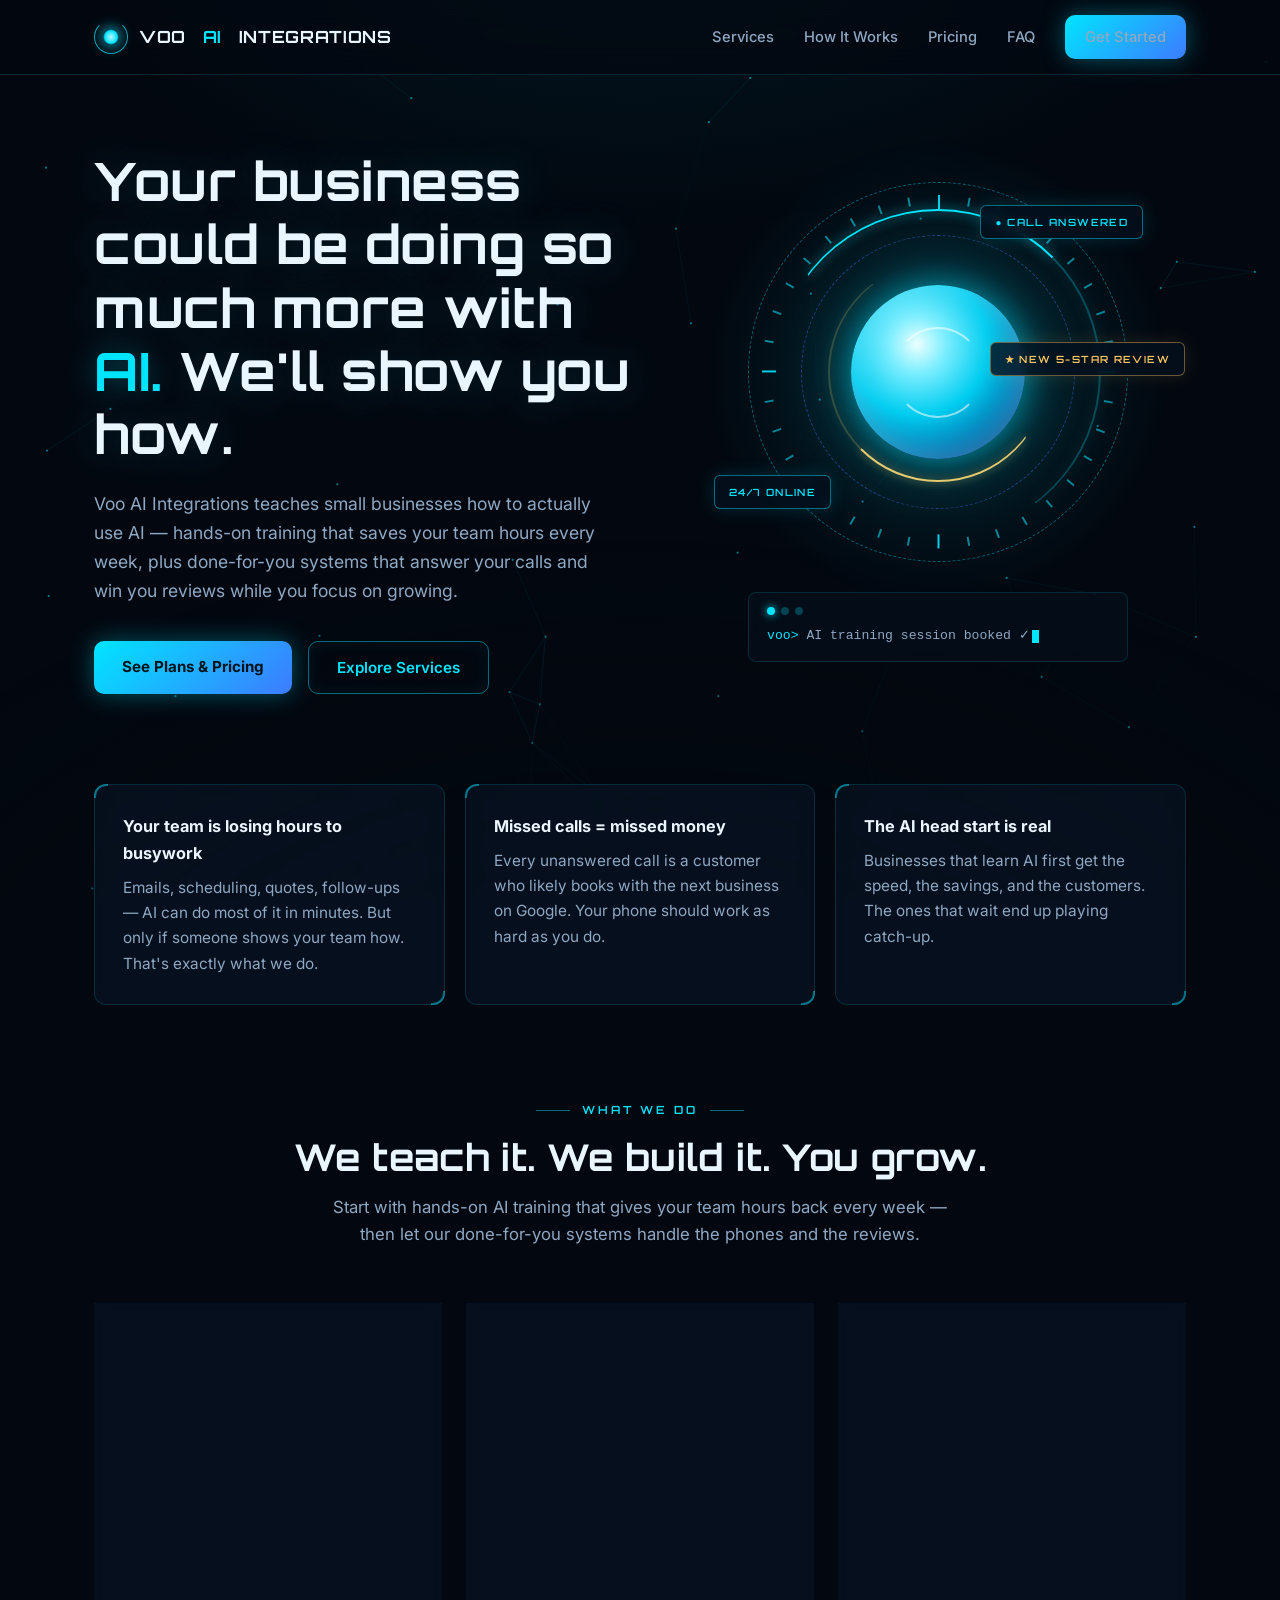
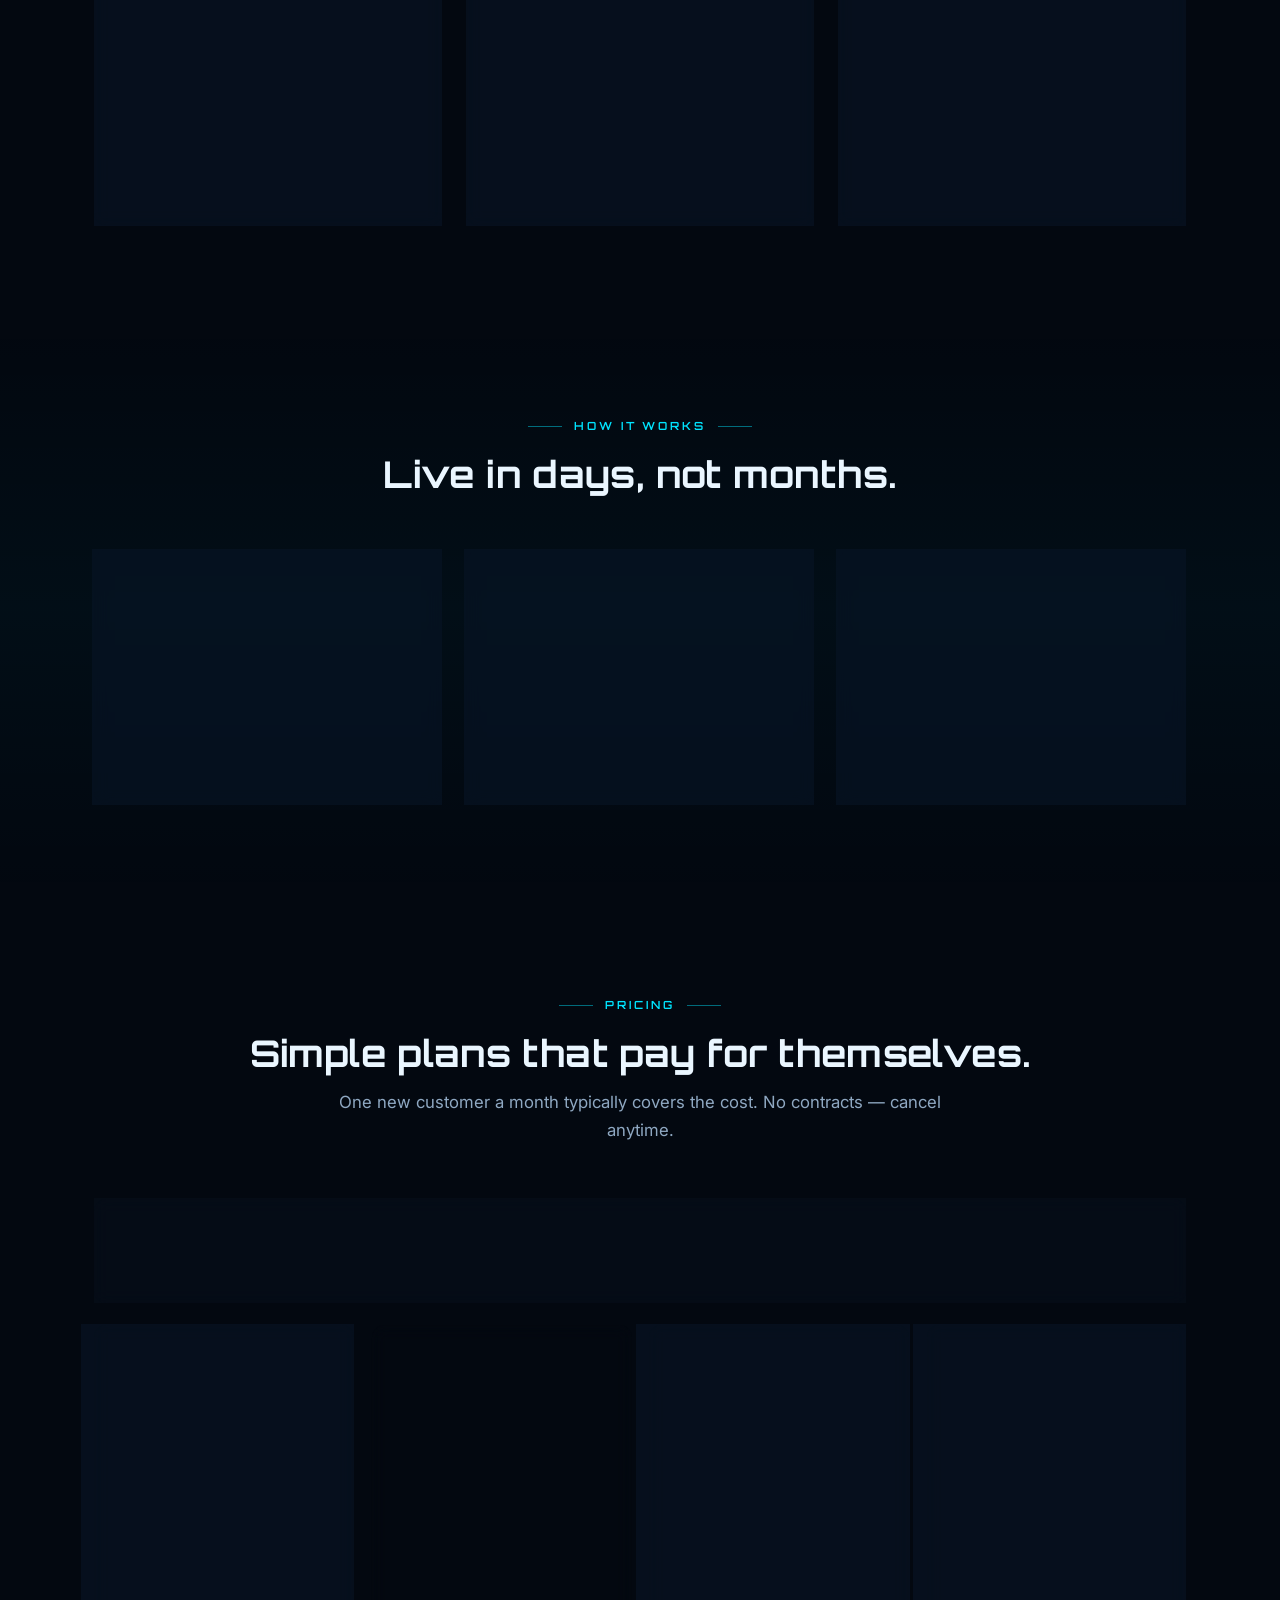
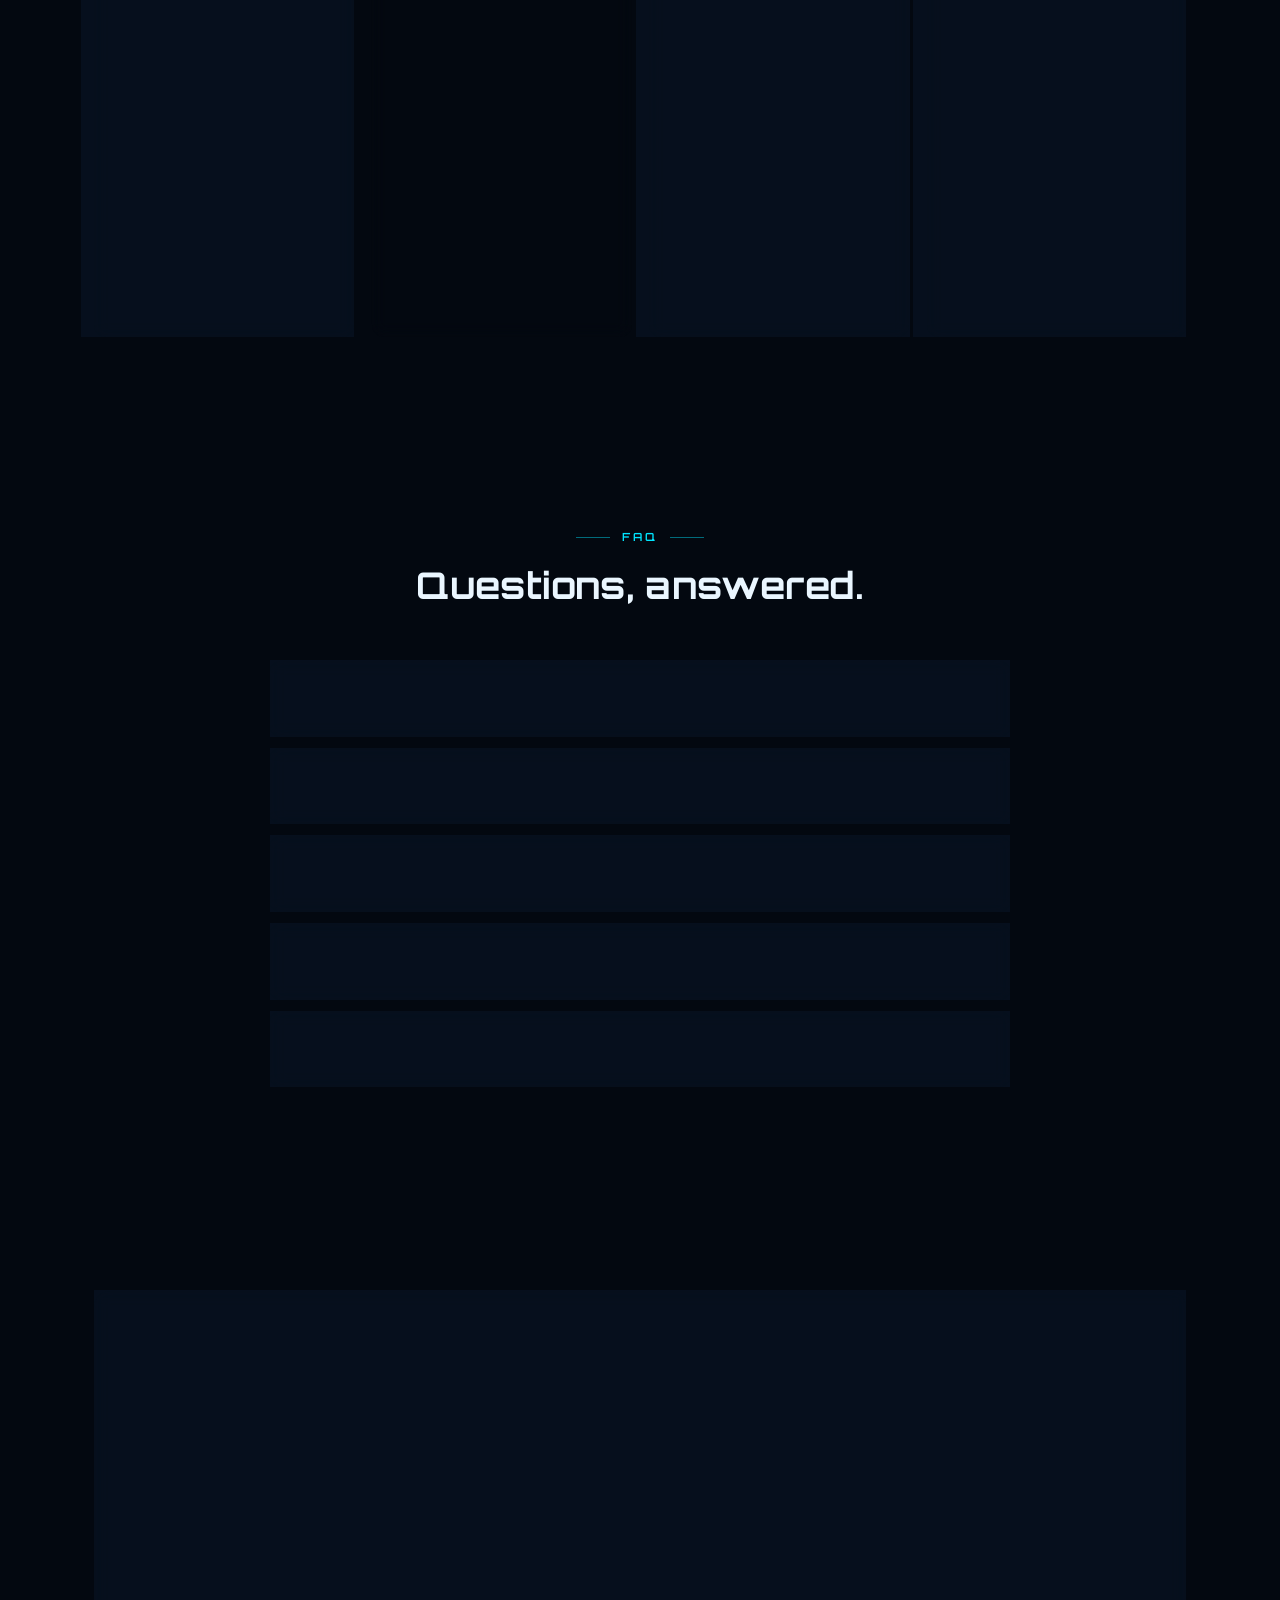
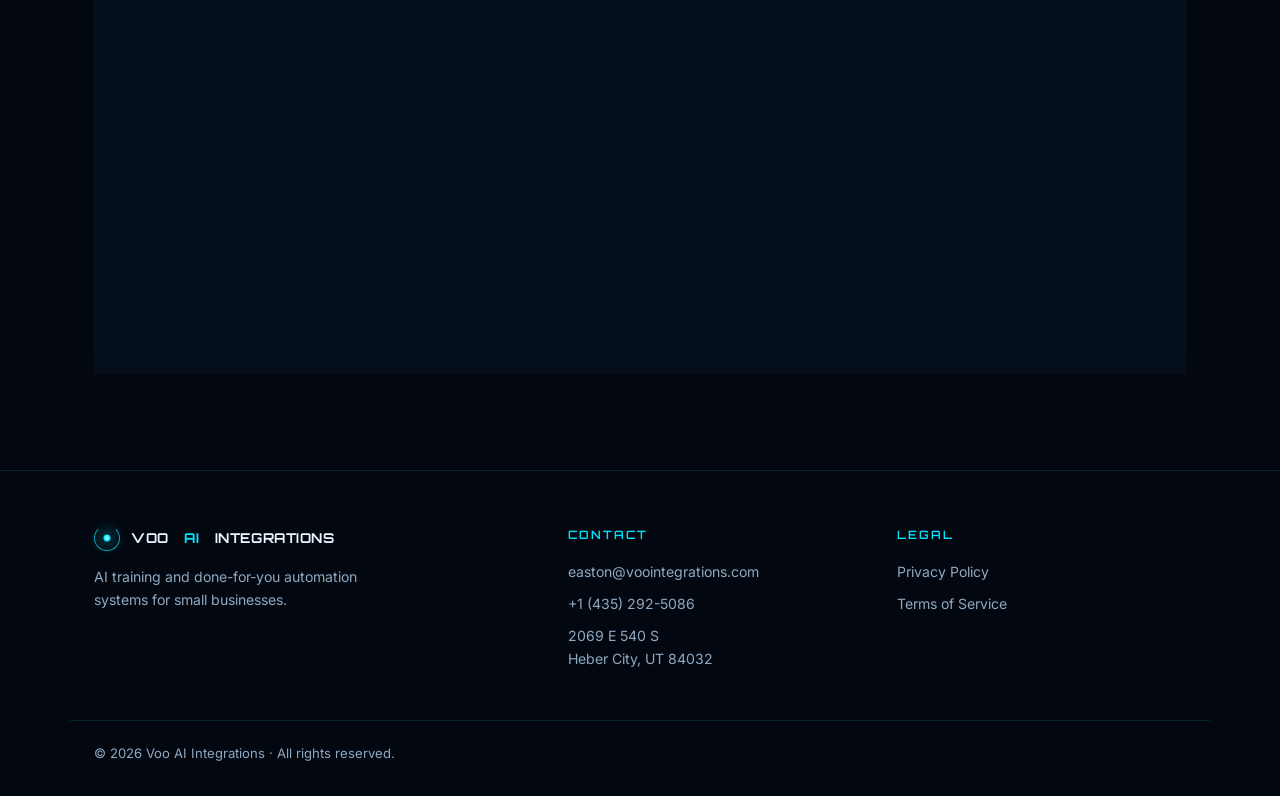
==== index.html @ 359de5a1 "Add contact form with validation and SMS consent capture Co-Authored-By: Claude Opus 5 <noreply@anth" ====
<!DOCTYPE html>
<html lang="en">
<head>
<meta charset="UTF-8">
<meta name="viewport" content="width=device-width, initial-scale=1.0">
<title>Voo AI Integrations — AI Systems for Local Businesses</title>
<meta name="description" content="Voo AI Integrations teaches small businesses how to use AI to save hours every week and grow — hands-on team training, plus done-for-you AI receptionists and review systems.">
<link rel="preconnect" href="https://fonts.googleapis.com">
<link rel="preconnect" href="https://fonts.gstatic.com" crossorigin>
<link href="https://fonts.googleapis.com/css2?family=Inter:wght@400;500;600;700&family=Orbitron:wght@500;600;700;800&display=swap" rel="stylesheet">
<style>
  :root {
    --bg: #030810;
    --bg-2: #060d1a;
    --panel: rgba(10, 22, 40, 0.55);
    --line: rgba(0, 229, 255, 0.14);
    --line-bright: rgba(0, 229, 255, 0.45);
    --cyan: #00e5ff;
    --blue: #3d7bff;
    --gold: #ffc861;
    --text: #eaf6ff;
    --muted: #8fa8c2;
    --glow: rgba(0, 229, 255, 0.35);
  }
  * { margin: 0; padding: 0; box-sizing: border-box; }
  html { scroll-behavior: smooth; }
  body {
    background: var(--bg); color: var(--text);
    font-family: 'Inter', system-ui, sans-serif;
    line-height: 1.65; overflow-x: hidden;
  }
  h1, h2, h3, .display { font-family: 'Orbitron', 'Inter', sans-serif; line-height: 1.2; letter-spacing: 0.01em; }
  a { color: inherit; text-decoration: none; }
  .container { max-width: 1140px; margin: 0 auto; padding: 0 24px; }

  /* particle canvas */
  #net {
    position: fixed; inset: 0; z-index: -3; width: 100%; height: 100%;
  }
  .vignette {
    position: fixed; inset: 0; z-index: -2; pointer-events: none;
    background:
      radial-gradient(ellipse 80% 60% at 50% -10%, rgba(0,229,255,0.08), transparent 60%),
      radial-gradient(ellipse 120% 100% at 50% 120%, rgba(3,8,16,0.9), transparent 60%);
  }

  /* ---------- Nav ---------- */
  nav {
    position: fixed; top: 0; left: 0; right: 0; z-index: 100;
    background: rgba(3, 8, 16, 0.7); backdrop-filter: blur(16px);
    border-bottom: 1px solid var(--line);
  }
  .nav-inner {
    max-width: 1140px; margin: 0 auto; padding: 15px 24px;
    display: flex; align-items: center; justify-content: space-between;
  }
  .logo { font-family: 'Orbitron', sans-serif; font-weight: 700; font-size: 1.05rem; display: flex; align-items: center; gap: 11px; letter-spacing: 0.04em; }
  .logo-mark {
    width: 34px; height: 34px; position: relative; flex-shrink: 0;
  }
  .logo-mark::before, .logo-mark::after {
    content: ""; position: absolute; border-radius: 50%;
  }
  .logo-mark::before {
    inset: 0; border: 1.5px solid var(--cyan); opacity: 0.7;
    border-top-color: transparent; animation: spin 3.5s linear infinite;
  }
  .logo-mark::after {
    inset: 9px; background: radial-gradient(circle, #bff4ff 0%, var(--cyan) 55%, transparent 75%);
    box-shadow: 0 0 14px var(--cyan); animation: corePulse 2.4s ease-in-out infinite;
  }
  .logo .accent { color: var(--cyan); }
  .nav-links { display: flex; gap: 30px; align-items: center; }
  .nav-links a { color: var(--muted); font-size: 0.92rem; font-weight: 500; transition: color .2s, text-shadow .2s; }
  .nav-links a:hover { color: var(--cyan); text-shadow: 0 0 12px var(--glow); }
  .btn {
    display: inline-block; padding: 13px 28px; font-weight: 600; font-size: 0.95rem;
    border-radius: 10px; cursor: pointer; border: none; transition: all .2s;
    font-family: 'Inter', sans-serif;
  }
  .btn-primary {
    background: linear-gradient(135deg, var(--cyan), var(--blue)); color: #02131c;
    font-weight: 700; box-shadow: 0 0 24px var(--glow);
  }
  .btn-primary:hover { transform: translateY(-2px); box-shadow: 0 0 40px var(--glow); }
  .btn-ghost {
    background: transparent; color: var(--cyan);
    border: 1px solid var(--line-bright); box-shadow: inset 0 0 18px rgba(0,229,255,0.06);
  }
  .btn-ghost:hover { background: rgba(0,229,255,0.08); transform: translateY(-2px); }
  .nav-cta { padding: 10px 20px; font-size: 0.88rem; }
  .menu-toggle { display: none; background: none; border: none; color: var(--cyan); font-size: 1.6rem; cursor: pointer; }

  @keyframes spin { to { transform: rotate(360deg); } }
  @keyframes spinRev { to { transform: rotate(-360deg); } }
  @keyframes corePulse { 50% { opacity: 0.55; } }

  /* ---------- Hero ---------- */
  .hero { padding: 150px 0 90px; position: relative; }
  .hero-grid {
    display: grid; grid-template-columns: 1.05fr 0.95fr; gap: 48px; align-items: center;
  }
  .sys-tag {
    display: inline-flex; align-items: center; gap: 10px;
    font-family: 'Orbitron', sans-serif; font-size: 0.72rem; font-weight: 600;
    letter-spacing: 0.22em; color: var(--cyan); text-transform: uppercase;
    padding: 8px 18px; border: 1px solid var(--line-bright); border-radius: 4px;
    background: rgba(0,229,255,0.05); margin-bottom: 26px;
  }
  .sys-tag .dot { width: 7px; height: 7px; border-radius: 50%; background: var(--cyan); box-shadow: 0 0 10px var(--cyan); animation: corePulse 1.6s infinite; }
  .hero h1 {
    font-size: clamp(2rem, 4.6vw, 3.3rem); font-weight: 700; margin-bottom: 22px;
    text-shadow: 0 0 40px rgba(0,229,255,0.18);
  }
  .hero h1 .accent { color: var(--cyan); text-shadow: 0 0 30px var(--glow); }
  .hero p.sub { font-size: 1.1rem; color: var(--muted); max-width: 520px; margin-bottom: 36px; }
  .hero-ctas { display: flex; gap: 16px; flex-wrap: wrap; }

  /* ---------- AI core ---------- */
  .core-wrap { display: flex; flex-direction: column; align-items: center; gap: 30px; }
  .core {
    position: relative; width: min(380px, 78vw); aspect-ratio: 1;
    display: grid; place-items: center;
  }
  .core .halo {
    position: absolute; inset: -12%; border-radius: 50%;
    background: radial-gradient(circle, rgba(0,229,255,0.16) 0%, rgba(0,229,255,0.05) 45%, transparent 70%);
    animation: haloPulse 4s ease-in-out infinite;
  }
  @keyframes haloPulse { 50% { transform: scale(1.06); opacity: 0.75; } }
  .ring { position: absolute; border-radius: 50%; }
  .ring-1 {
    inset: 0; border: 1px dashed rgba(0,229,255,0.4);
    animation: spin 26s linear infinite;
  }
  .ring-2 {
    inset: 7%; border: 1px solid transparent;
    border-top: 2px solid var(--cyan); border-right: 2px solid rgba(0,229,255,0.25);
    animation: spin 7s linear infinite; filter: drop-shadow(0 0 6px var(--cyan));
  }
  .ring-3 {
    inset: 14%; border: 1px dashed rgba(61,123,255,0.45);
    animation: spinRev 18s linear infinite;
  }
  .ring-4 {
    inset: 21%; border: 1px solid transparent;
    border-bottom: 2px solid var(--gold); border-left: 2px solid rgba(255,200,97,0.2);
    animation: spinRev 9s linear infinite; filter: drop-shadow(0 0 5px rgba(255,200,97,0.7));
  }
  .ticks { position: absolute; inset: 3.5%; border-radius: 50%; animation: spin 60s linear infinite; }
  .ticks span {
    position: absolute; top: 0; left: 50%; width: 1.5px; height: 9px;
    background: rgba(0,229,255,0.55); transform-origin: 50% calc(min(380px,78vw) * 0.465);
  }
  .core-center {
    position: relative; width: 46%; aspect-ratio: 1; border-radius: 50%;
    background:
      radial-gradient(circle at 38% 34%, #eaffff 0%, #7deeff 18%, #00cdf0 45%, #0468a8 75%, #032c4e 100%);
    box-shadow:
      0 0 34px rgba(0,229,255,0.55),
      0 0 90px rgba(0,229,255,0.28),
      inset 0 0 30px rgba(255,255,255,0.25);
    animation: breathe 3.2s ease-in-out infinite;
    display: grid; place-items: center;
  }
  @keyframes breathe { 50% { box-shadow: 0 0 50px rgba(0,229,255,0.75), 0 0 120px rgba(0,229,255,0.4), inset 0 0 36px rgba(255,255,255,0.3); transform: scale(1.025); } }
  .core-center .iris {
    width: 52%; aspect-ratio: 1; border-radius: 50%;
    border: 2px solid rgba(255,255,255,0.55);
    border-left-color: transparent; border-right-color: transparent;
    animation: spin 5s linear infinite;
  }
  .hud-chip {
    position: absolute; padding: 8px 14px; border-radius: 6px;
    background: rgba(4, 16, 30, 0.82); border: 1px solid var(--line-bright);
    font-family: 'Orbitron', sans-serif; font-size: 0.62rem; font-weight: 600;
    letter-spacing: 0.14em; color: var(--cyan); white-space: nowrap;
    box-shadow: 0 0 18px rgba(0,229,255,0.15); backdrop-filter: blur(4px);
  }
  .chip-1 { top: 6%; right: -4%; animation: float 5s ease-in-out infinite; }
  .chip-2 { bottom: 14%; left: -9%; animation: float 6s ease-in-out 1.2s infinite; }
  .chip-3 { top: 42%; right: -15%; color: var(--gold); border-color: rgba(255,200,97,0.4); box-shadow: 0 0 18px rgba(255,200,97,0.12); animation: float 5.5s ease-in-out 0.6s infinite; }
  @keyframes float { 50% { transform: translateY(-9px); } }

  .console {
    width: min(380px, 88vw);
    background: rgba(4, 14, 26, 0.8); border: 1px solid var(--line);
    border-radius: 8px; padding: 14px 18px; backdrop-filter: blur(6px);
    font-family: 'Consolas', 'Menlo', monospace; font-size: 0.82rem; color: var(--muted);
  }
  .console .bar { display: flex; gap: 6px; margin-bottom: 10px; }
  .console .bar i { width: 8px; height: 8px; border-radius: 50%; background: rgba(0,229,255,0.25); }
  .console .bar i:first-child { background: var(--cyan); box-shadow: 0 0 8px var(--cyan); }
  .console .line { min-height: 1.4em; }
  .console .prompt { color: var(--cyan); }
  .console .caret { display: inline-block; width: 7px; height: 1em; background: var(--cyan); vertical-align: text-bottom; animation: blink 0.9s steps(1) infinite; margin-left: 2px; }
  @keyframes blink { 50% { opacity: 0; } }

  /* ---------- Sections ---------- */
  section { padding: 96px 0; position: relative; }
  .sec-head { margin-bottom: 54px; }
  .sec-tag {
    font-family: 'Orbitron', sans-serif; font-size: 0.7rem; font-weight: 600;
    letter-spacing: 0.26em; text-transform: uppercase; color: var(--cyan); margin-bottom: 16px;
    display: flex; align-items: center; gap: 12px;
  }
  .sec-tag::before { content: ""; width: 34px; height: 1px; background: var(--line-bright); }
  .center .sec-tag { justify-content: center; }
  .center .sec-tag::after { content: ""; width: 34px; height: 1px; background: var(--line-bright); }
  .sec-title { font-size: clamp(1.6rem, 3.6vw, 2.3rem); font-weight: 700; margin-bottom: 14px; }
  .sec-sub { color: var(--muted); font-size: 1.05rem; max-width: 640px; }
  .center { text-align: center; }
  .center .sec-sub { margin: 0 auto; }

  /* ---------- Panels (shared card) ---------- */
  .panel {
    position: relative; background: var(--panel); border: 1px solid var(--line);
    border-radius: 12px; backdrop-filter: blur(8px);
    transition: transform .25s, border-color .25s, box-shadow .25s;
  }
  .panel:hover { transform: translateY(-6px); border-color: var(--line-bright); box-shadow: 0 0 34px rgba(0,229,255,0.1); }
  .panel .corner {
    position: absolute; width: 14px; height: 14px; pointer-events: none;
    border-color: var(--line-bright); border-style: solid;
  }
  .corner.tl { top: -1px; left: -1px; border-width: 2px 0 0 2px; border-radius: 12px 0 0 0; }
  .corner.br { bottom: -1px; right: -1px; border-width: 0 2px 2px 0; border-radius: 0 0 12px 0; }

  /* problem strip */
  .problem-grid { display: grid; grid-template-columns: repeat(3, 1fr); gap: 20px; }
  .problem-card { padding: 28px; font-size: 0.96rem; color: var(--muted); }
  .problem-card strong { color: var(--text); display: block; margin-bottom: 8px; font-size: 1.02rem; }

  /* services */
  .services-grid { display: grid; grid-template-columns: repeat(3, 1fr); gap: 24px; }
  .service-card { padding: 34px 28px; }
  .service-icon {
    width: 54px; height: 54px; border-radius: 10px; display: grid; place-items: center;
    font-size: 24px; margin-bottom: 20px;
    background: rgba(0,229,255,0.07); border: 1px solid var(--line-bright);
    box-shadow: inset 0 0 16px rgba(0,229,255,0.08), 0 0 16px rgba(0,229,255,0.08);
  }
  .service-card h3 { font-size: 1.05rem; margin-bottom: 12px; letter-spacing: 0.03em; }
  .service-card p { color: var(--muted); font-size: 0.95rem; margin-bottom: 18px; }
  .service-card ul { list-style: none; }
  .service-card li { color: var(--muted); font-size: 0.9rem; padding: 5px 0 5px 24px; position: relative; }
  .service-card li::before { content: "▸"; position: absolute; left: 4px; color: var(--cyan); }
  .soon-tag {
    display: inline-block; margin-left: 9px; vertical-align: middle;
    font-family: 'Orbitron', sans-serif; font-size: 0.54rem; font-weight: 700;
    letter-spacing: 0.14em; padding: 4px 9px; border-radius: 3px;
    color: var(--muted); background: rgba(143,168,194,0.1);
    border: 1px solid rgba(143,168,194,0.3);
  }

  /* how */
  .how { background: linear-gradient(180deg, transparent, rgba(0,229,255,0.03), transparent); }
  .steps { display: grid; grid-template-columns: repeat(3, 1fr); gap: 24px; }
  .step { padding: 30px 26px; }
  .step-num {
    font-family: 'Orbitron', sans-serif; font-size: 2rem; font-weight: 700;
    color: var(--cyan); text-shadow: 0 0 20px var(--glow); margin-bottom: 12px;
  }
  .step h3 { font-size: 1.02rem; margin-bottom: 10px; letter-spacing: 0.03em; }
  .step p { color: var(--muted); font-size: 0.93rem; }

  /* pricing */
  .pricing-grid { display: grid; grid-template-columns: repeat(4, 1fr); gap: 18px; align-items: stretch; }
  .price-card { padding: 32px 24px; display: flex; flex-direction: column; }

  /* coming soon teaser */
  .coming-soon {
    display: flex; align-items: center; gap: 22px; padding: 26px 30px; margin-bottom: 22px;
    background: rgba(10, 22, 40, 0.32); border-style: dashed; border-color: rgba(143,168,194,0.28);
    opacity: 0.78; transition: opacity .25s;
  }
  .coming-soon:hover { opacity: 1; transform: none; box-shadow: none; border-color: rgba(143,168,194,0.4); }
  .cs-icon {
    width: 50px; height: 50px; border-radius: 10px; display: grid; place-items: center;
    font-size: 22px; flex-shrink: 0; filter: grayscale(0.65);
    background: rgba(143,168,194,0.07); border: 1px solid rgba(143,168,194,0.22);
  }
  .cs-body { flex: 1; min-width: 0; }
  .cs-body h3 {
    font-family: 'Orbitron', sans-serif; font-size: 0.95rem; font-weight: 600;
    letter-spacing: 0.06em; color: var(--muted); margin-bottom: 5px;
  }
  .cs-body p { color: var(--muted); font-size: 0.9rem; opacity: 0.85; }
  .cs-badge {
    font-family: 'Orbitron', sans-serif; font-size: 0.62rem; font-weight: 700;
    letter-spacing: 0.16em; padding: 7px 15px; border-radius: 4px; white-space: nowrap;
    color: var(--muted); background: rgba(143,168,194,0.1);
    border: 1px solid rgba(143,168,194,0.3); flex-shrink: 0;
  }
  .price-card.featured {
    border-color: var(--line-bright);
    background: linear-gradient(180deg, rgba(0,229,255,0.09), rgba(10,22,40,0.55));
    box-shadow: 0 0 44px rgba(0,229,255,0.14);
  }
  .badge {
    position: absolute; top: -12px; left: 50%; transform: translateX(-50%);
    background: linear-gradient(135deg, var(--cyan), var(--blue)); color: #02131c;
    font-family: 'Orbitron', sans-serif; font-size: 0.62rem; font-weight: 700;
    letter-spacing: 0.16em; padding: 6px 16px; border-radius: 4px; white-space: nowrap;
    box-shadow: 0 0 18px var(--glow);
  }
  .plan-name { font-family: 'Orbitron', sans-serif; font-weight: 600; font-size: 0.95rem; letter-spacing: 0.06em; margin-bottom: 6px; }
  .plan-for { color: var(--muted); font-size: 0.86rem; margin-bottom: 22px; }
  .price { font-family: 'Orbitron', sans-serif; font-size: 1.95rem; font-weight: 700; color: var(--text); text-shadow: 0 0 26px rgba(0,229,255,0.25); }
  .price small { font-size: 0.9rem; color: var(--muted); font-weight: 500; font-family: 'Inter', sans-serif; }
  .price-note { color: var(--muted); font-size: 0.8rem; margin: 6px 0 22px; }
  .price-card ul { list-style: none; margin-bottom: 26px; flex: 1; }
  .price-card li { color: var(--muted); font-size: 0.88rem; padding: 6px 0 6px 22px; position: relative; }
  .price-card li::before { content: "▸"; position: absolute; left: 4px; color: var(--cyan); }
  .price-card .btn { text-align: center; }

  /* FAQ */
  .faq-list { max-width: 740px; margin: 0 auto; }
  details {
    background: var(--panel); border: 1px solid var(--line); border-radius: 10px;
    margin-bottom: 12px; overflow: hidden; backdrop-filter: blur(8px);
    transition: border-color .2s;
  }
  details[open] { border-color: var(--line-bright); }
  summary {
    padding: 19px 24px; cursor: pointer; font-weight: 600; font-size: 0.98rem;
    list-style: none; display: flex; justify-content: space-between; align-items: center; gap: 16px;
  }
  summary::-webkit-details-marker { display: none; }
  summary::after { content: "+"; color: var(--cyan); font-size: 1.35rem; transition: transform .2s; flex-shrink: 0; }
  details[open] summary::after { transform: rotate(45deg); }
  details p { padding: 0 24px 20px; color: var(--muted); font-size: 0.95rem; }

  /* CTA */
  .cta-box {
    padding: 56px 46px; border-radius: 16px;
    border: 1px solid var(--line-bright);
    background:
      radial-gradient(ellipse 60% 80% at 50% 0%, rgba(0,229,255,0.12), transparent 65%),
      var(--panel);
    backdrop-filter: blur(8px); position: relative; overflow: hidden;
  }
  .cta-box h2 { font-size: clamp(1.5rem, 3.4vw, 2.2rem); margin-bottom: 16px; }
  .cta-box p { color: var(--muted); font-size: 1.02rem; margin-bottom: 26px; }

  /* contact form */
  .contact-grid { display: grid; grid-template-columns: 0.85fr 1.15fr; gap: 52px; align-items: start; }
  .contact-direct { display: flex; flex-direction: column; gap: 12px; margin-top: 30px; }
  .contact-direct a, .contact-direct span { color: var(--muted); font-size: 0.92rem; }
  .contact-direct a:hover { color: var(--cyan); }

  .contact-form .field-row { display: grid; grid-template-columns: 1fr 1fr; gap: 16px; }
  .contact-form .field { margin-bottom: 16px; }
  .contact-form label {
    display: block; font-size: 0.8rem; font-weight: 600; color: var(--text);
    margin-bottom: 7px; letter-spacing: 0.02em;
  }
  .contact-form .req { color: var(--cyan); }
  .contact-form input, .contact-form select, .contact-form textarea {
    width: 100%; padding: 12px 14px; border-radius: 8px;
    background: rgba(3, 10, 20, 0.6); border: 1px solid var(--line);
    color: var(--text); font-family: 'Inter', sans-serif; font-size: 0.94rem;
    transition: border-color .18s, box-shadow .18s;
  }
  .contact-form input::placeholder, .contact-form textarea::placeholder { color: rgba(143,168,194,0.5); }
  .contact-form input:focus, .contact-form select:focus, .contact-form textarea:focus {
    outline: none; border-color: var(--line-bright); box-shadow: 0 0 0 3px rgba(0,229,255,0.08);
  }
  .contact-form input.invalid, .contact-form textarea.invalid { border-color: #ff6b81; }
  .contact-form select { cursor: pointer; }
  .contact-form select option { background: #071322; color: var(--text); }
  .contact-form textarea { resize: vertical; min-height: 96px; }
  .consent {
    display: flex; gap: 11px; align-items: flex-start; margin: 4px 0 22px;
    font-size: 0.8rem !important; font-weight: 400 !important; color: var(--muted) !important;
    line-height: 1.55; cursor: pointer;
  }
  .consent input { width: auto !important; margin-top: 2px; flex-shrink: 0; accent-color: var(--cyan); }
  .consent a { color: var(--cyan); }
  .form-submit { width: 100%; }
  .form-submit:disabled { opacity: 0.6; cursor: not-allowed; transform: none; }
  .form-status { font-size: 0.9rem; margin: 14px 0 0 !important; min-height: 1.2em; }
  .form-status.ok { color: #5ee6a8; }
  .form-status.err { color: #ff8fa0; }

  @media (max-width: 880px) {
    .contact-grid { grid-template-columns: 1fr; gap: 36px; }
    .cta-box { padding: 40px 26px; }
  }
  @media (max-width: 560px) {
    .contact-form .field-row { grid-template-columns: 1fr; gap: 0; }
  }

  footer { border-top: 1px solid var(--line); padding: 54px 0 32px; }
  .footer-grid {
    max-width: 1140px; margin: 0 auto; padding: 0 24px;
    display: grid; grid-template-columns: 1.5fr 1fr 1fr; gap: 40px;
  }
  .footer-brand p { color: var(--muted); font-size: 0.88rem; margin-top: 14px; max-width: 300px; }
  .footer-col h4 {
    font-family: 'Orbitron', sans-serif; font-size: 0.72rem; font-weight: 600;
    letter-spacing: 0.18em; color: var(--cyan); text-transform: uppercase; margin-bottom: 16px;
  }
  .footer-col p, .footer-col a { color: var(--muted); font-size: 0.88rem; display: block; margin-bottom: 9px; }
  .footer-col a:hover { color: var(--cyan); }
  .footer-bottom {
    max-width: 1140px; margin: 40px auto 0; padding: 22px 24px 0;
    border-top: 1px solid var(--line); color: var(--muted); font-size: 0.82rem;
  }
  @media (max-width: 800px) {
    .footer-grid { grid-template-columns: 1fr; gap: 32px; }
    .footer-brand p { max-width: none; }
  }

  /* reveal */
  .reveal { opacity: 0; transform: translateY(26px); transition: opacity .7s ease, transform .7s ease; }
  .reveal.visible { opacity: 1; transform: none; }

  @media (max-width: 940px) {
    .hero { padding: 130px 0 70px; }
    .hero-grid { grid-template-columns: 1fr; gap: 56px; text-align: center; }
    .hero p.sub { margin-left: auto; margin-right: auto; }
    .hero-ctas { justify-content: center; }
    .sec-tag { justify-content: center; }
    .sec-tag::after { content: ""; width: 34px; height: 1px; background: var(--line-bright); }
    .sec-head { text-align: center; }
    .sec-sub { margin: 0 auto; }
    .services-grid, .steps, .problem-grid { grid-template-columns: 1fr; }
    .nav-links { display: none; }
    .nav-links.open {
      display: flex; flex-direction: column; position: absolute; top: 100%; left: 0; right: 0;
      background: rgba(3,8,16,0.97); padding: 24px; gap: 20px;
      border-bottom: 1px solid var(--line);
    }
    .menu-toggle { display: block; }
    section { padding: 70px 0; }
    .chip-2 { left: 0; } .chip-3 { right: 0; }
  }

  @media (max-width: 1120px) {
    .pricing-grid { grid-template-columns: repeat(2, 1fr); gap: 20px; }
  }
  @media (max-width: 640px) {
    .pricing-grid { grid-template-columns: 1fr; }
    .coming-soon { flex-wrap: wrap; gap: 16px; padding: 24px; }
    .cs-body { flex-basis: 100%; order: 3; }
  }
</style>
</head>
<body>

<canvas id="net"></canvas>
<div class="vignette"></div>

<nav>
  <div class="nav-inner">
    <a href="#" class="logo"><span class="logo-mark"></span>VOO<span class="accent">&nbsp;AI</span>&nbsp;INTEGRATIONS</a>
    <button class="menu-toggle" aria-label="Menu" onclick="document.getElementById('navLinks').classList.toggle('open')">☰</button>
    <div class="nav-links" id="navLinks">
      <a href="#services">Services</a>
      <a href="#how">How It Works</a>
      <a href="#pricing">Pricing</a>
      <a href="#faq">FAQ</a>
      <a href="#contact" class="btn btn-primary nav-cta">Get Started</a>
    </div>
  </div>
</nav>

<header class="hero">
  <div class="container hero-grid">
    <div>
      <h1>Your business could be doing so much more with <span class="accent">AI.</span> We'll show you how.</h1>
      <p class="sub">Voo AI Integrations teaches small businesses how to actually use AI — hands-on training that saves your team hours every week, plus done-for-you systems that answer your calls and win you reviews while you focus on growing.</p>
      <div class="hero-ctas">
        <a href="#pricing" class="btn btn-primary">See Plans &amp; Pricing</a>
        <a href="#services" class="btn btn-ghost">Explore Services</a>
      </div>
    </div>
    <div class="core-wrap">
      <div class="core">
        <div class="halo"></div>
        <div class="ring ring-1"></div>
        <div class="ring ring-2"></div>
        <div class="ring ring-3"></div>
        <div class="ring ring-4"></div>
        <div class="ticks" id="ticks"></div>
        <div class="core-center"><div class="iris"></div></div>
        <div class="hud-chip chip-1">● CALL ANSWERED</div>
        <div class="hud-chip chip-2">24/7 ONLINE</div>
        <div class="hud-chip chip-3">★ NEW 5-STAR REVIEW</div>
      </div>
      <div class="console">
        <div class="bar"><i></i><i></i><i></i></div>
        <div class="line"><span class="prompt">voo&gt;</span> <span id="typeline"></span><span class="caret"></span></div>
      </div>
    </div>
  </div>
</header>

<div class="container reveal">
  <div class="problem-grid">
    <div class="panel problem-card"><span class="corner tl"></span><span class="corner br"></span><strong>Your team is losing hours to busywork</strong>Emails, scheduling, quotes, follow-ups — AI can do most of it in minutes. But only if someone shows your team how. That's exactly what we do.</div>
    <div class="panel problem-card"><span class="corner tl"></span><span class="corner br"></span><strong>Missed calls = missed money</strong>Every unanswered call is a customer who likely books with the next business on Google. Your phone should work as hard as you do.</div>
    <div class="panel problem-card"><span class="corner tl"></span><span class="corner br"></span><strong>The AI head start is real</strong>Businesses that learn AI first get the speed, the savings, and the customers. The ones that wait end up playing catch-up.</div>
  </div>
</div>

<section id="services">
  <div class="container">
    <div class="sec-head center reveal">
      <div class="sec-tag">What We Do</div>
      <h2 class="sec-title">We teach it. We build it. You grow.</h2>
      <p class="sec-sub">Start with hands-on AI training that gives your team hours back every week — then let our done-for-you systems handle the phones and the reviews.</p>
    </div>
    <div class="services-grid">
      <div class="panel service-card reveal">
        <span class="corner tl"></span><span class="corner br"></span>
        <div class="service-icon">🎓</div>
        <h3>AI TRAINING FOR YOUR TEAM</h3>
        <p>We come in and teach your employees how to actually use AI in their day-to-day work — writing, scheduling, customer service, and more. Practical, not techy, and built around your workflows.</p>
        <ul>
          <li>Hands-on workshop tailored to your business</li>
          <li>Ready-to-use AI playbooks for your team</li>
          <li>Real time-saving workflows, not theory</li>
          <li>Follow-up support included</li>
        </ul>
      </div>
      <div class="panel service-card reveal">
        <span class="corner tl"></span><span class="corner br"></span>
        <div class="service-icon">⭐</div>
        <h3>AUTOMATED REVIEW ENGINE</h3>
        <p>After every job or visit, your customers automatically get a friendly text asking for a Google review. More reviews, higher ranking, more customers.</p>
        <ul>
          <li>Automatic review requests by text &amp; email</li>
          <li>AI-written replies to every review</li>
          <li>Smart filtering catches unhappy customers first</li>
          <li>Monthly report showing your growth</li>
        </ul>
      </div>
      <div class="panel service-card reveal">
        <span class="corner tl"></span><span class="corner br"></span>
        <div class="service-icon">📞</div>
        <h3>AI RECEPTIONIST <span class="soon-tag">COMING SOON</span></h3>
        <p>A natural-sounding AI that answers your phone 24/7 — even nights, weekends, and while you're with customers. It will book appointments and answer common questions. Launching soon.</p>
        <ul>
          <li>Answers every call, day or night</li>
          <li>Books appointments straight into your calendar</li>
          <li>Instant text-back for missed calls</li>
          <li>Every conversation logged for you</li>
        </ul>
      </div>
    </div>
  </div>
</section>

<section id="how" class="how">
  <div class="container">
    <div class="sec-head center reveal">
      <div class="sec-tag">How It Works</div>
      <h2 class="sec-title">Live in days, not months.</h2>
    </div>
    <div class="steps">
      <div class="panel step reveal">
        <span class="corner tl"></span><span class="corner br"></span>
        <div class="step-num">01</div>
        <h3>FREE DISCOVERY CALL</h3>
        <p>We learn how your business runs, where calls and customers slip through the cracks, and which system will pay for itself fastest.</p>
      </div>
      <div class="panel step reveal">
        <span class="corner tl"></span><span class="corner br"></span>
        <div class="step-num">02</div>
        <h3>WE BUILD &amp; INSTALL</h3>
        <p>We set up your AI receptionist and review engine, connect them to your phone number and Google profile, and test everything with you.</p>
      </div>
      <div class="panel step reveal">
        <span class="corner tl"></span><span class="corner br"></span>
        <div class="step-num">03</div>
        <h3>YOU WATCH IT WORK</h3>
        <p>Calls get answered, reviews roll in, and you get a simple monthly report. We monitor and fine-tune everything in the background.</p>
      </div>
    </div>
  </div>
</section>

<section id="pricing">
  <div class="container">
    <div class="sec-head center reveal">
      <div class="sec-tag">Pricing</div>
      <h2 class="sec-title">Simple plans that pay for themselves.</h2>
      <p class="sec-sub">One new customer a month typically covers the cost. No contracts — cancel anytime.</p>
    </div>
    <div class="panel coming-soon reveal">
      <div class="cs-icon">📞</div>
      <div class="cs-body">
        <h3>AI RECEPTIONIST</h3>
        <p>Never miss another call — 24/7 AI phone answering and appointment booking.</p>
      </div>
      <div class="cs-badge">COMING SOON</div>
    </div>
    <div class="pricing-grid">
      <div class="panel price-card reveal">
        <span class="corner tl"></span><span class="corner br"></span>
        <div class="plan-name">AI AUDIT</div>
        <div class="plan-for">See exactly where AI can save your business time and money</div>
        <div class="price">$150</div>
        <div class="price-note">online · $250 in-person</div>
        <ul>
          <li>30–45 minute deep dive into your current workflows</li>
          <li>Written report showing your biggest time/money opportunities</li>
          <li>No obligation — fee credits toward any service if you sign up within 30 days</li>
        </ul>
        <a href="#contact" class="btn btn-ghost">Book Your Audit</a>
      </div>
      <div class="panel price-card featured reveal">
        <div class="badge">MOST POPULAR</div>
        <div class="plan-name">AI REVIEW ENGINE</div>
        <div class="plan-for">Turn every completed job into a 5-star Google review, automatically</div>
        <div class="price">$197<small>/mo</small></div>
        <div class="price-note">+ $297 one-time setup</div>
        <ul>
          <li>Automated review requests by text</li>
          <li>Smart reminder sequence for non-responders</li>
          <li>Missed-call and speed-to-lead follow-up included</li>
          <li>Monthly growth report</li>
        </ul>
        <a href="#contact" class="btn btn-primary">Start Getting Reviews</a>
      </div>
      <div class="panel price-card reveal">
        <span class="corner tl"></span><span class="corner br"></span>
        <div class="plan-name">AI TRAINING WORKSHOP</div>
        <div class="plan-for">Teach your team to work faster with AI — writing, scheduling, customer replies, and more</div>
        <div class="price">$500–750</div>
        <div class="price-note">half-day online · $750–1,000 half-day in-person</div>
        <ul>
          <li>Hands-on workshop built around your actual workflows</li>
          <li>Ready-to-use AI playbook for your team</li>
          <li>30 days of follow-up support included</li>
        </ul>
        <a href="#contact" class="btn btn-ghost">Book a Workshop</a>
      </div>
      <div class="panel price-card reveal">
        <span class="corner tl"></span><span class="corner br"></span>
        <div class="plan-name">WEBSITE BUILD</div>
        <div class="plan-for">A clean, modern website that actually works for your business</div>
        <div class="price">$600<small>+</small></div>
        <div class="price-note">starting at · $75/mo maintenance</div>
        <ul>
          <li>Custom-built site, not a template</li>
          <li>Mobile-friendly, fast-loading</li>
          <li>Ongoing hosting, updates, and small edits included</li>
        </ul>
        <a href="#contact" class="btn btn-ghost">Get a Quote</a>
      </div>
    </div>
  </div>
</section>

<section id="faq">
  <div class="container">
    <div class="sec-head center reveal">
      <div class="sec-tag">FAQ</div>
      <h2 class="sec-title">Questions, answered.</h2>
    </div>
    <div class="faq-list reveal">
      <details>
        <summary>What happens during the AI Audit?</summary>
        <p>We spend 30-45 minutes learning how your business runs today, then hand you a clear written report on where AI could save you real time and money — no jargon, no pressure, no obligation to buy anything.</p>
      </details>
      <details>
        <summary>Do I need to be "techy" for any of this?</summary>
        <p>Not at all. We handle 100% of the setup and maintenance. You keep running your business — the only difference is the busywork starts disappearing and the reviews start showing up.</p>
      </details>
      <details>
        <summary>How fast will I see results?</summary>
        <p>Most businesses see new Google reviews within the first two weeks of turning on the review engine. With training, teams usually start saving time the same week they learn the workflows.</p>
      </details>
      <details>
        <summary>Is asking customers for reviews allowed?</summary>
        <p>Yes — politely asking your real customers for honest reviews is completely fine. We never post fake reviews or offer incentives, which is what gets businesses in trouble.</p>
      </details>
      <details>
        <summary>What if I want to cancel?</summary>
        <p>No long-term contracts. Monthly plans are month-to-month and you can cancel anytime — though once the reviews start rolling in, most clients don't.</p>
      </details>
    </div>
  </div>
</section>

<section id="contact">
  <div class="container">
    <div class="cta-box reveal">
      <div class="contact-grid">
        <div class="contact-intro">
          <h2>Let's find your easy wins.</h2>
          <p>Tell us a bit about your business and we'll get back to you within one business day — usually much sooner. No pressure, no jargon, no obligation.</p>
          <div class="contact-direct">
            <a href="mailto:easton@voointegrations.com">✉&nbsp;&nbsp;easton@voointegrations.com</a>
            <a href="tel:+14352925086">✆&nbsp;&nbsp;+1 (435) 292-5086</a>
            <span>◉&nbsp;&nbsp;Heber City, Utah</span>
          </div>
        </div>

        <form class="contact-form" id="contactForm" novalidate>
          <div class="field-row">
            <div class="field">
              <label for="cf-name">Your name <span class="req">*</span></label>
              <input type="text" id="cf-name" name="name" required autocomplete="name" placeholder="Jane Smith">
            </div>
            <div class="field">
              <label for="cf-business">Business name</label>
              <input type="text" id="cf-business" name="business" autocomplete="organization" placeholder="Smith Plumbing">
            </div>
          </div>
          <div class="field-row">
            <div class="field">
              <label for="cf-email">Email <span class="req">*</span></label>
              <input type="email" id="cf-email" name="email" required autocomplete="email" placeholder="jane@smithplumbing.com">
            </div>
            <div class="field">
              <label for="cf-phone">Phone</label>
              <input type="tel" id="cf-phone" name="phone" autocomplete="tel" placeholder="(435) 555-0123">
            </div>
          </div>
          <div class="field">
            <label for="cf-service">What are you interested in?</label>
            <select id="cf-service" name="service">
              <option value="Not sure yet — help me figure it out">Not sure yet — help me figure it out</option>
              <option value="AI Audit">AI Audit</option>
              <option value="AI Review Engine">AI Review Engine</option>
              <option value="AI Training Workshop">AI Training Workshop</option>
              <option value="Website Build">Website Build</option>
              <option value="AI Receptionist (when available)">AI Receptionist (when available)</option>
            </select>
          </div>
          <div class="field">
            <label for="cf-message">Anything you'd like us to know?</label>
            <textarea id="cf-message" name="message" rows="4" placeholder="Tell us what's eating up your time right now…"></textarea>
          </div>
          <label class="consent">
            <input type="checkbox" id="cf-consent" name="smsConsent" value="yes">
            <span>I agree to receive text messages from Voo AI Integrations about my inquiry. Message and data rates may apply, message frequency varies, and I can reply STOP to opt out at any time. See our <a href="privacy.html">Privacy Policy</a>.</span>
          </label>
          <button type="submit" class="btn btn-primary form-submit" id="cf-submit">Send My Request</button>
          <p class="form-status" id="cf-status" role="status" aria-live="polite"></p>
        </form>
      </div>
    </div>
  </div>
</section>

<footer>
  <div class="footer-grid">
    <div class="footer-brand">
      <a href="#" class="logo" style="font-size:0.85rem;"><span class="logo-mark" style="width:26px;height:26px;"></span>VOO<span class="accent">&nbsp;AI</span>&nbsp;INTEGRATIONS</a>
      <p>AI training and done-for-you automation systems for small businesses.</p>
    </div>
    <div class="footer-col">
      <h4>Contact</h4>
      <a href="mailto:easton@voointegrations.com">easton@voointegrations.com</a>
      <a href="tel:+14352925086">+1 (435) 292-5086</a>
      <p>2069 E 540 S<br>Heber City, UT 84032</p>
    </div>
    <div class="footer-col">
      <h4>Legal</h4>
      <a href="privacy.html">Privacy Policy</a>
      <a href="terms.html">Terms of Service</a>
    </div>
  </div>
  <div class="footer-bottom">© 2026 Voo AI Integrations · All rights reserved.</div>
</footer>

<script>
  // tick marks around the core
  const ticks = document.getElementById('ticks');
  for (let i = 0; i < 36; i++) {
    const s = document.createElement('span');
    s.style.transform = `rotate(${i * 10}deg)`;
    if (i % 9 === 0) { s.style.height = '14px'; s.style.background = 'rgba(0,229,255,0.9)'; }
    ticks.appendChild(s);
  }

  // typing console
  const lines = [
    'AI training session booked ✓',
    'incoming call detected… answered ✓',
    'appointment booked → calendar synced ✓',
    'review request sent to 12 customers ✓',
    'new 5-star review published ✓',
    'missed call → instant text-back sent ✓',
    'all systems operational — 24/7'
  ];
  const typeEl = document.getElementById('typeline');
  let li = 0;
  function typeLine(text, done) {
    let c = 0;
    typeEl.textContent = '';
    const iv = setInterval(() => {
      typeEl.textContent = text.slice(0, ++c);
      if (c >= text.length) { clearInterval(iv); setTimeout(done, 1700); }
    }, 34);
  }
  (function loop() {
    typeLine(lines[li], () => { li = (li + 1) % lines.length; loop(); });
  })();

  // particle network background
  const cv = document.getElementById('net'), ctx = cv.getContext('2d');
  let W, H, pts = [];
  function resize() {
    W = cv.width = innerWidth; H = cv.height = innerHeight;
    const n = Math.min(90, Math.floor(W * H / 22000));
    pts = Array.from({length: n}, () => ({
      x: Math.random() * W, y: Math.random() * H,
      vx: (Math.random() - .5) * .35, vy: (Math.random() - .5) * .35
    }));
  }
  addEventListener('resize', resize); resize();
  (function draw() {
    ctx.clearRect(0, 0, W, H);
    for (const p of pts) {
      p.x += p.vx; p.y += p.vy;
      if (p.x < 0 || p.x > W) p.vx *= -1;
      if (p.y < 0 || p.y > H) p.vy *= -1;
    }
    for (let i = 0; i < pts.length; i++) {
      for (let j = i + 1; j < pts.length; j++) {
        const a = pts[i], b = pts[j], dx = a.x - b.x, dy = a.y - b.y, d = dx*dx + dy*dy;
        if (d < 16900) {
          ctx.strokeStyle = `rgba(0,229,255,${0.10 * (1 - d / 16900)})`;
          ctx.beginPath(); ctx.moveTo(a.x, a.y); ctx.lineTo(b.x, b.y); ctx.stroke();
        }
      }
    }
    ctx.fillStyle = 'rgba(0,229,255,0.5)';
    for (const p of pts) { ctx.beginPath(); ctx.arc(p.x, p.y, 1.1, 0, 7); ctx.fill(); }
    requestAnimationFrame(draw);
  })();

  // reveal on scroll
  const obs = new IntersectionObserver(es => es.forEach(e => {
    if (e.isIntersecting) { e.target.classList.add('visible'); obs.unobserve(e.target); }
  }), { threshold: 0.12 });
  document.querySelectorAll('.reveal').forEach(el => obs.observe(el));

  document.querySelectorAll('#navLinks a').forEach(a =>
    a.addEventListener('click', () => document.getElementById('navLinks').classList.remove('open')));

  /* ---------------------------------------------------------------
     CONTACT FORM
     To send submissions to an inbox/CRM, set FORM_ENDPOINT below to
     your Formspree URL (https://formspree.io/f/xxxxxxx) or any other
     endpoint that accepts a JSON POST.
     While it is empty, the form falls back to opening a pre-filled
     email so no enquiry is ever lost.
  ----------------------------------------------------------------*/
  const FORM_ENDPOINT = '';
  const CONTACT_EMAIL = 'easton@voointegrations.com';

  const form = document.getElementById('contactForm');
  const statusEl = document.getElementById('cf-status');
  const submitBtn = document.getElementById('cf-submit');

  function setStatus(msg, kind) {
    statusEl.textContent = msg;
    statusEl.className = 'form-status' + (kind ? ' ' + kind : '');
  }

  function validate() {
    let ok = true;
    [['cf-name', v => v.trim().length > 0],
     ['cf-email', v => /^[^\s@]+@[^\s@]+\.[^\s@]+$/.test(v.trim())]].forEach(([id, test]) => {
      const el = document.getElementById(id);
      const good = test(el.value);
      el.classList.toggle('invalid', !good);
      if (!good && ok) { el.focus(); ok = false; }
    });
    return ok;
  }

  form.addEventListener('submit', async e => {
    e.preventDefault();
    if (!validate()) { setStatus('Please add your name and a valid email address.', 'err'); return; }

    const data = {
      name: form.name.value.trim(),
      business: form.business.value.trim(),
      email: form.email.value.trim(),
      phone: form.phone.value.trim(),
      service: form.service.value,
      message: form.message.value.trim(),
      smsConsent: document.getElementById('cf-consent').checked ? 'Yes' : 'No'
    };

    if (!FORM_ENDPOINT) {
      const body = `Name: ${data.name}\nBusiness: ${data.business}\nEmail: ${data.email}\nPhone: ${data.phone}\nInterested in: ${data.service}\nText message consent: ${data.smsConsent}\n\n${data.message}`;
      window.location.href = `mailto:${CONTACT_EMAIL}?subject=${encodeURIComponent('Website enquiry — ' + (data.business || data.name))}&body=${encodeURIComponent(body)}`;
      setStatus('Opening your email app to send this — just hit send.', 'ok');
      return;
    }

    submitBtn.disabled = true;
    setStatus('Sending…');
    try {
      const res = await fetch(FORM_ENDPOINT, {
        method: 'POST',
        headers: { 'Content-Type': 'application/json', 'Accept': 'application/json' },
        body: JSON.stringify(data)
      });
      if (!res.ok) throw new Error('Request failed');
      form.reset();
      setStatus('Thanks! We got it and will be in touch within one business day.', 'ok');
    } catch (err) {
      setStatus(`Something went wrong. Please email us directly at ${CONTACT_EMAIL}.`, 'err');
    } finally {
      submitBtn.disabled = false;
    }
  });

  form.querySelectorAll('input, textarea').forEach(el =>
    el.addEventListener('input', () => el.classList.remove('invalid')));
</script>

<!-- GoHighLevel chat widget -->
<script src="https://widgets.leadconnectorhq.com/loader.js" data-resources-url="https://widgets.leadconnectorhq.com/chat-widget/loader.js" data-widget-id="6a70d0c471ef06cc77071459" data-source="WEB_USER"></script>

</body>
</html>
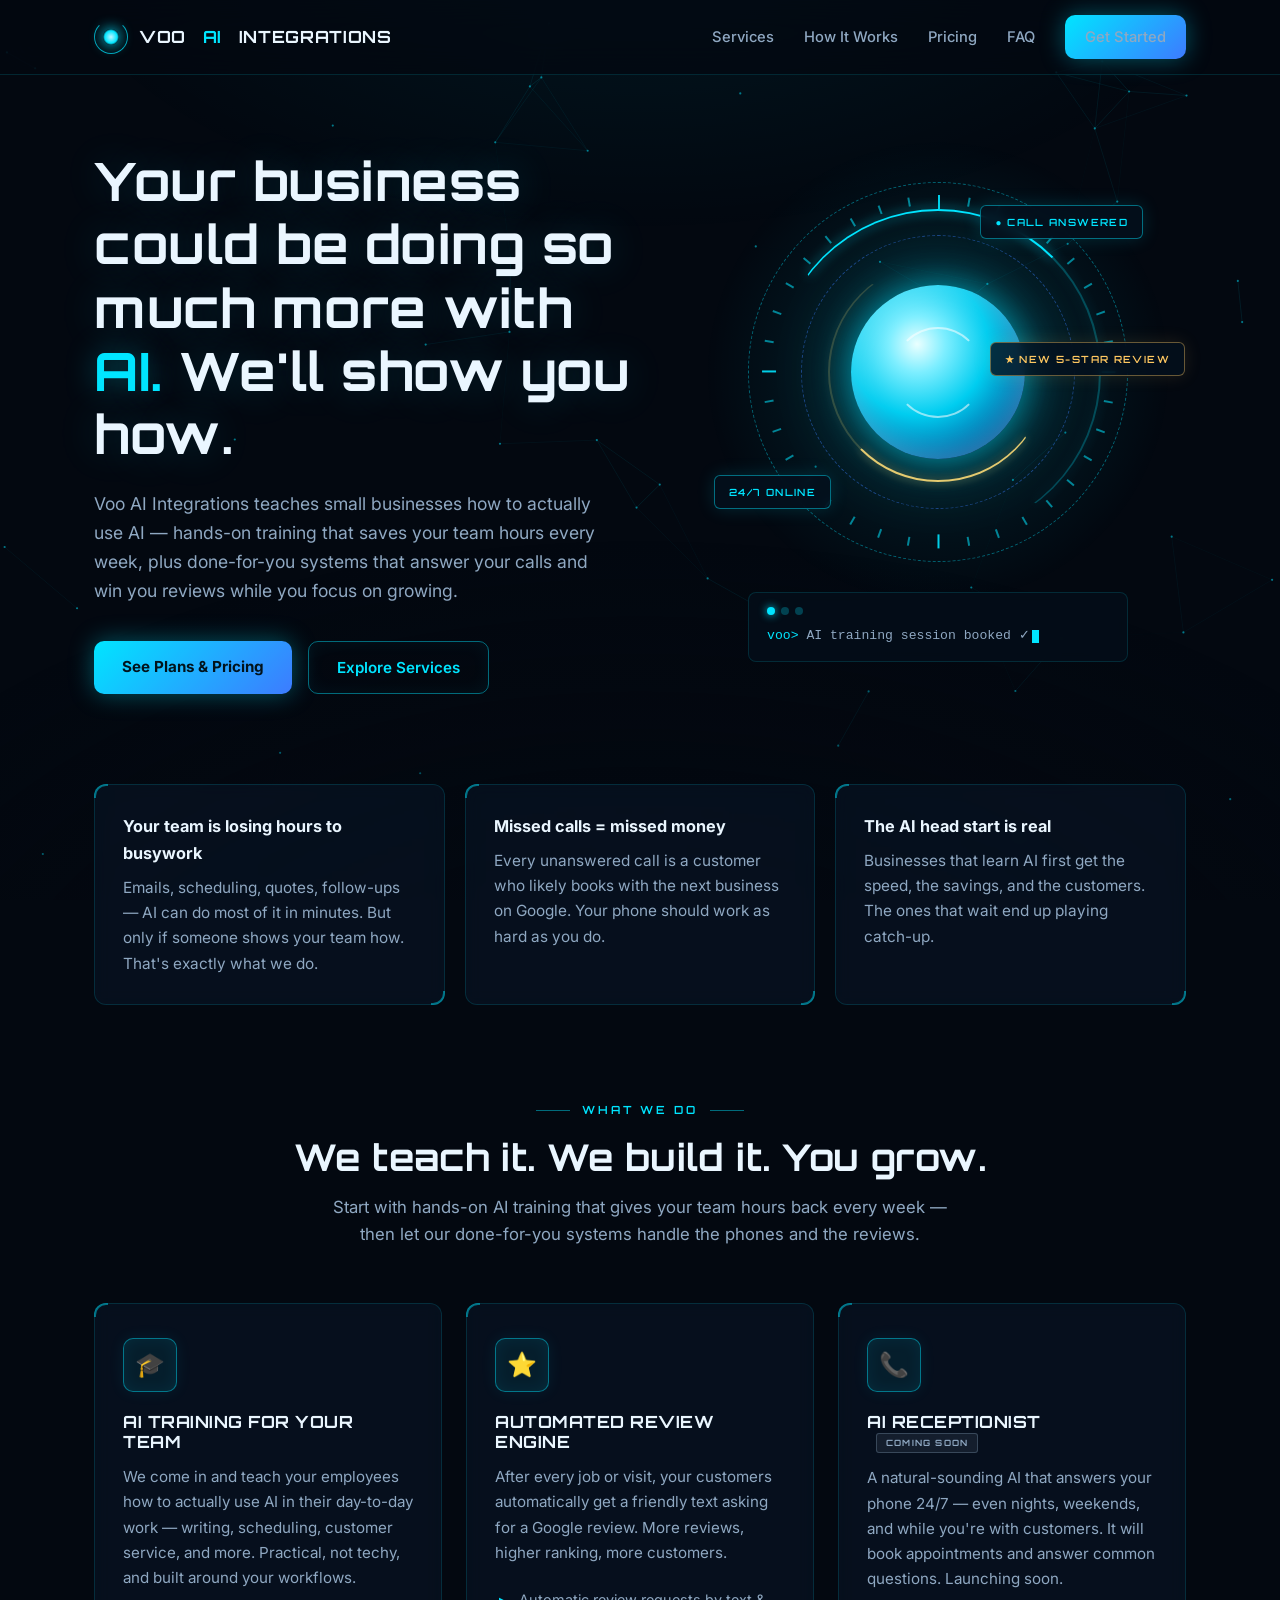
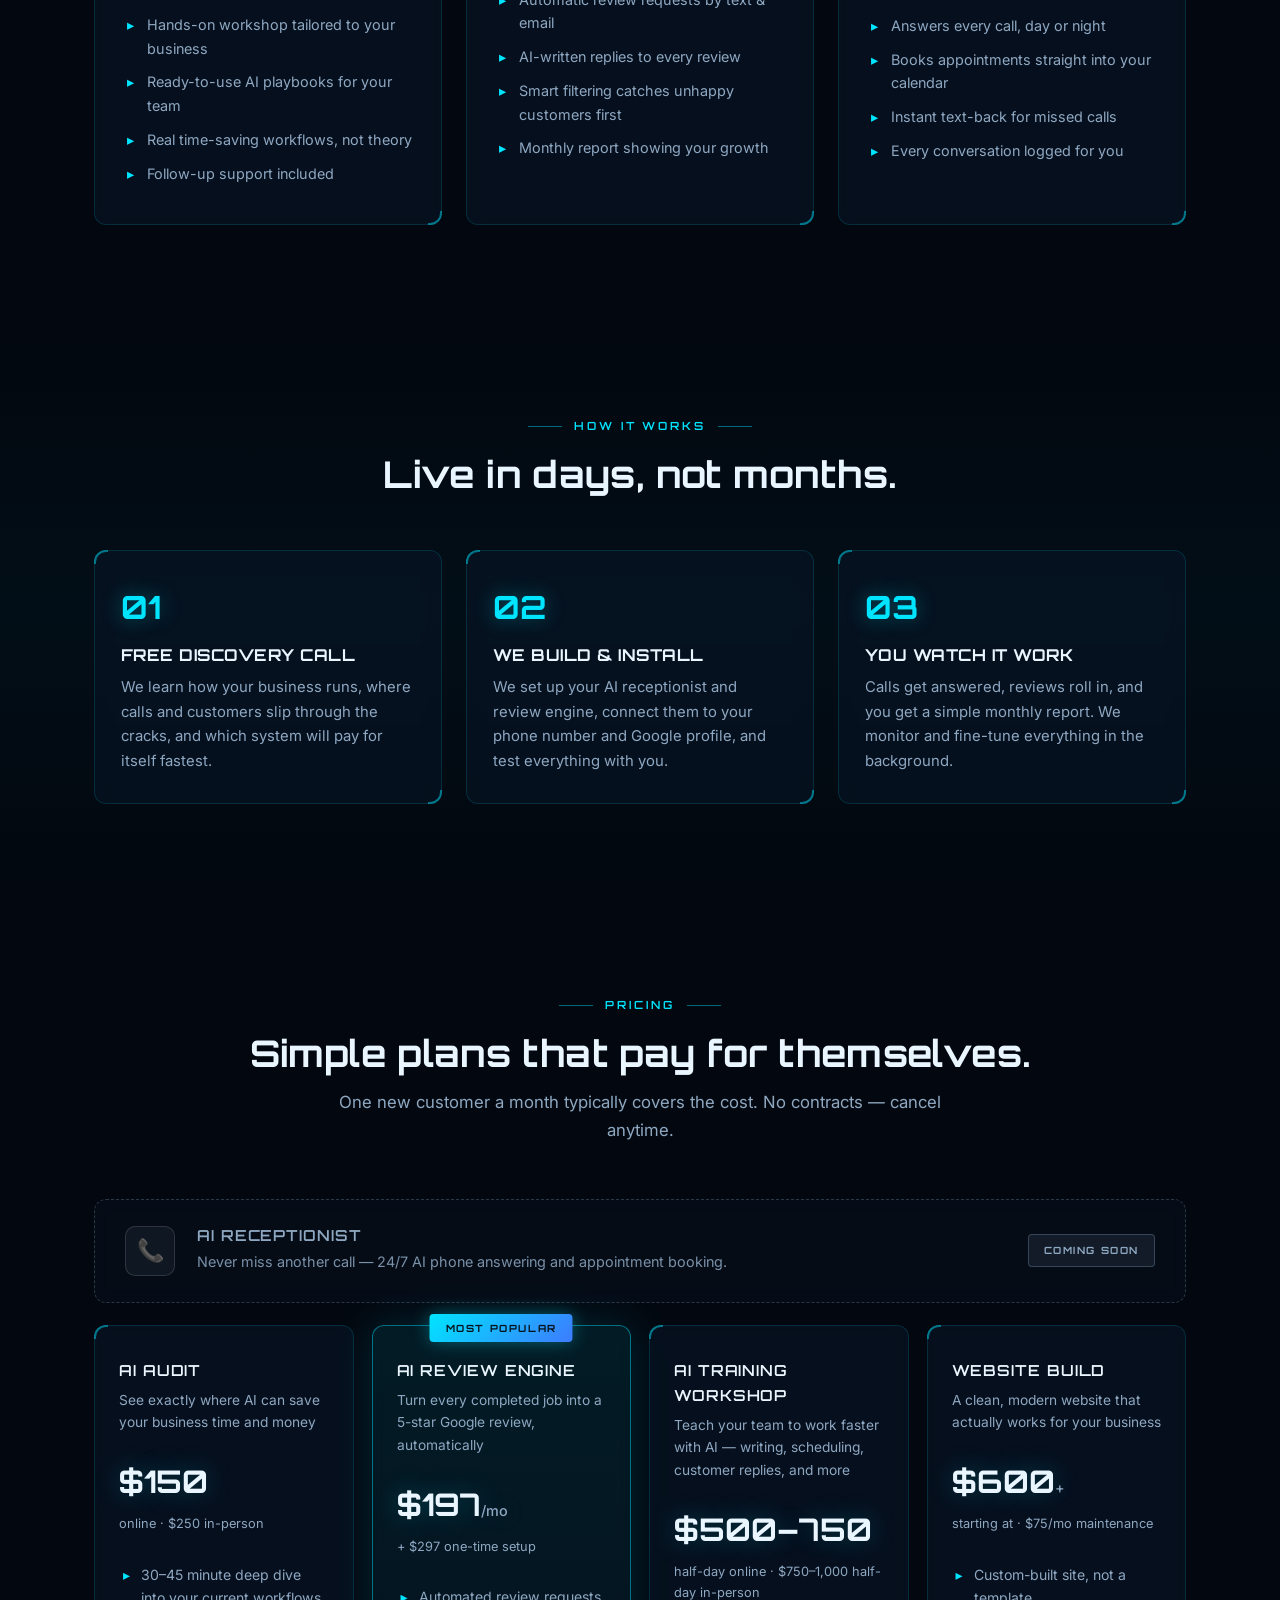
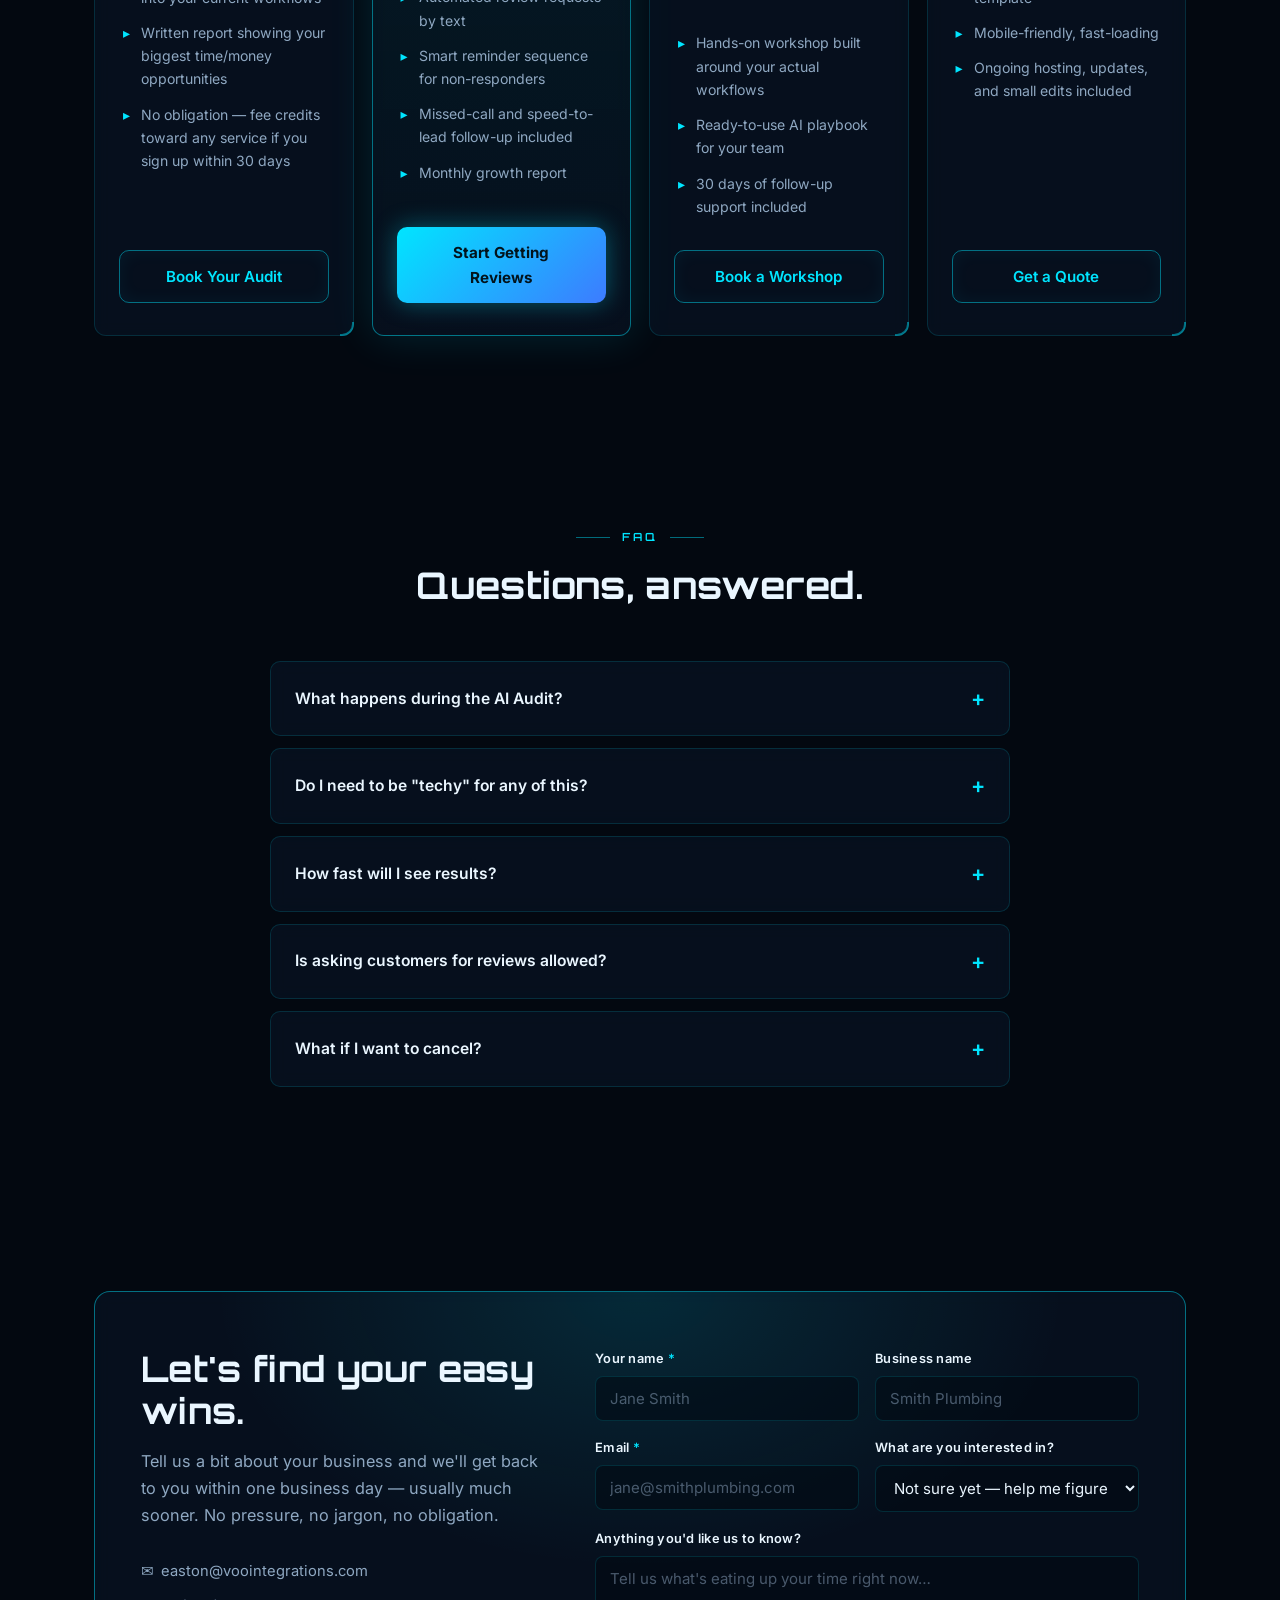
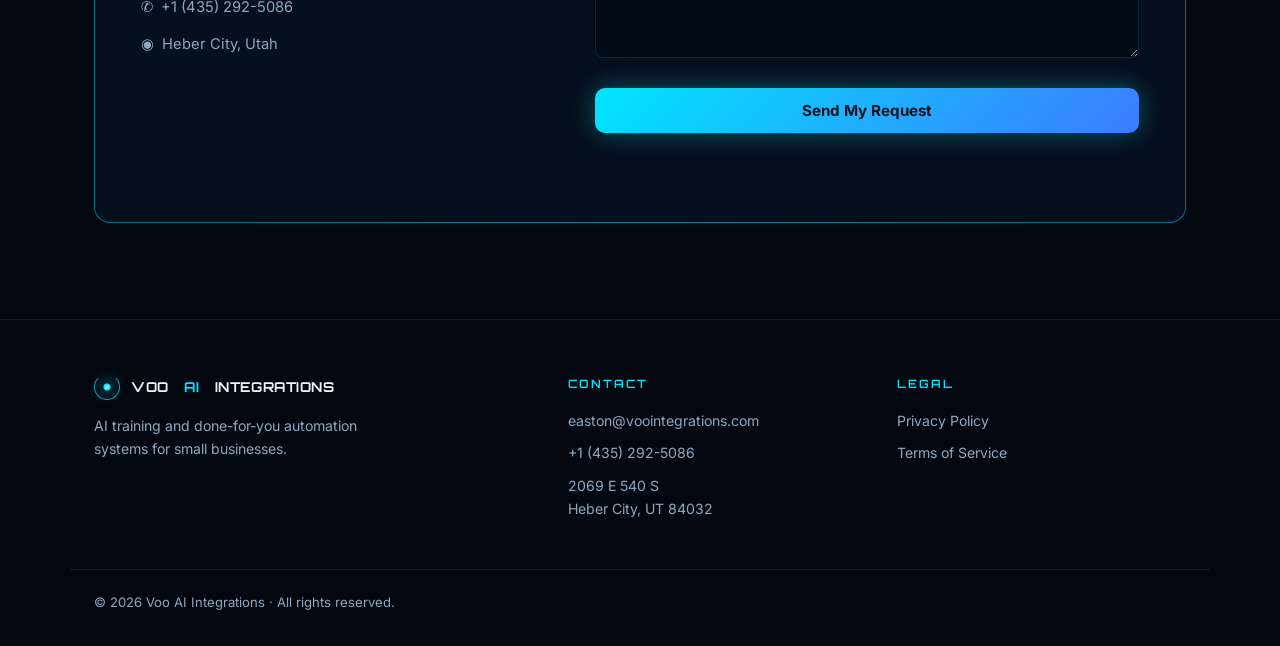
==== commit 0534f10c: "Remove phone field and SMS consent from form for A2P single opt-in compliance Co-Authored-By: Claude" ====
--- a/index.html
+++ b/index.html
@@ -370,14 +370,7 @@
   .contact-form select { cursor: pointer; }
   .contact-form select option { background: #071322; color: var(--text); }
   .contact-form textarea { resize: vertical; min-height: 96px; }
-  .consent {
-    display: flex; gap: 11px; align-items: flex-start; margin: 4px 0 22px;
-    font-size: 0.8rem !important; font-weight: 400 !important; color: var(--muted) !important;
-    line-height: 1.55; cursor: pointer;
-  }
-  .consent input { width: auto !important; margin-top: 2px; flex-shrink: 0; accent-color: var(--cyan); }
-  .consent a { color: var(--cyan); }
-  .form-submit { width: 100%; }
+  .form-submit { width: 100%; margin-top: 6px; }
   .form-submit:disabled { opacity: 0.6; cursor: not-allowed; transform: none; }
   .form-status { font-size: 0.9rem; margin: 14px 0 0 !important; min-height: 1.2em; }
   .form-status.ok { color: #5ee6a8; }
@@ -717,29 +710,21 @@
               <input type="email" id="cf-email" name="email" required autocomplete="email" placeholder="jane@smithplumbing.com">
             </div>
             <div class="field">
-              <label for="cf-phone">Phone</label>
-              <input type="tel" id="cf-phone" name="phone" autocomplete="tel" placeholder="(435) 555-0123">
+              <label for="cf-service">What are you interested in?</label>
+              <select id="cf-service" name="service">
+                <option value="Not sure yet — help me figure it out">Not sure yet — help me figure it out</option>
+                <option value="AI Audit">AI Audit</option>
+                <option value="AI Review Engine">AI Review Engine</option>
+                <option value="AI Training Workshop">AI Training Workshop</option>
+                <option value="Website Build">Website Build</option>
+                <option value="AI Receptionist (when available)">AI Receptionist (when available)</option>
+              </select>
             </div>
-          </div>
-          <div class="field">
-            <label for="cf-service">What are you interested in?</label>
-            <select id="cf-service" name="service">
-              <option value="Not sure yet — help me figure it out">Not sure yet — help me figure it out</option>
-              <option value="AI Audit">AI Audit</option>
-              <option value="AI Review Engine">AI Review Engine</option>
-              <option value="AI Training Workshop">AI Training Workshop</option>
-              <option value="Website Build">Website Build</option>
-              <option value="AI Receptionist (when available)">AI Receptionist (when available)</option>
-            </select>
           </div>
           <div class="field">
             <label for="cf-message">Anything you'd like us to know?</label>
             <textarea id="cf-message" name="message" rows="4" placeholder="Tell us what's eating up your time right now…"></textarea>
           </div>
-          <label class="consent">
-            <input type="checkbox" id="cf-consent" name="smsConsent" value="yes">
-            <span>I agree to receive text messages from Voo AI Integrations about my inquiry. Message and data rates may apply, message frequency varies, and I can reply STOP to opt out at any time. See our <a href="privacy.html">Privacy Policy</a>.</span>
-          </label>
           <button type="submit" class="btn btn-primary form-submit" id="cf-submit">Send My Request</button>
           <p class="form-status" id="cf-status" role="status" aria-live="polite"></p>
         </form>
@@ -885,14 +870,12 @@
       name: form.name.value.trim(),
       business: form.business.value.trim(),
       email: form.email.value.trim(),
-      phone: form.phone.value.trim(),
       service: form.service.value,
-      message: form.message.value.trim(),
-      smsConsent: document.getElementById('cf-consent').checked ? 'Yes' : 'No'
+      message: form.message.value.trim()
     };
 
     if (!FORM_ENDPOINT) {
-      const body = `Name: ${data.name}\nBusiness: ${data.business}\nEmail: ${data.email}\nPhone: ${data.phone}\nInterested in: ${data.service}\nText message consent: ${data.smsConsent}\n\n${data.message}`;
+      const body = `Name: ${data.name}\nBusiness: ${data.business}\nEmail: ${data.email}\nInterested in: ${data.service}\n\n${data.message}`;
       window.location.href = `mailto:${CONTACT_EMAIL}?subject=${encodeURIComponent('Website enquiry — ' + (data.business || data.name))}&body=${encodeURIComponent(body)}`;
       setStatus('Opening your email app to send this — just hit send.', 'ok');
       return;
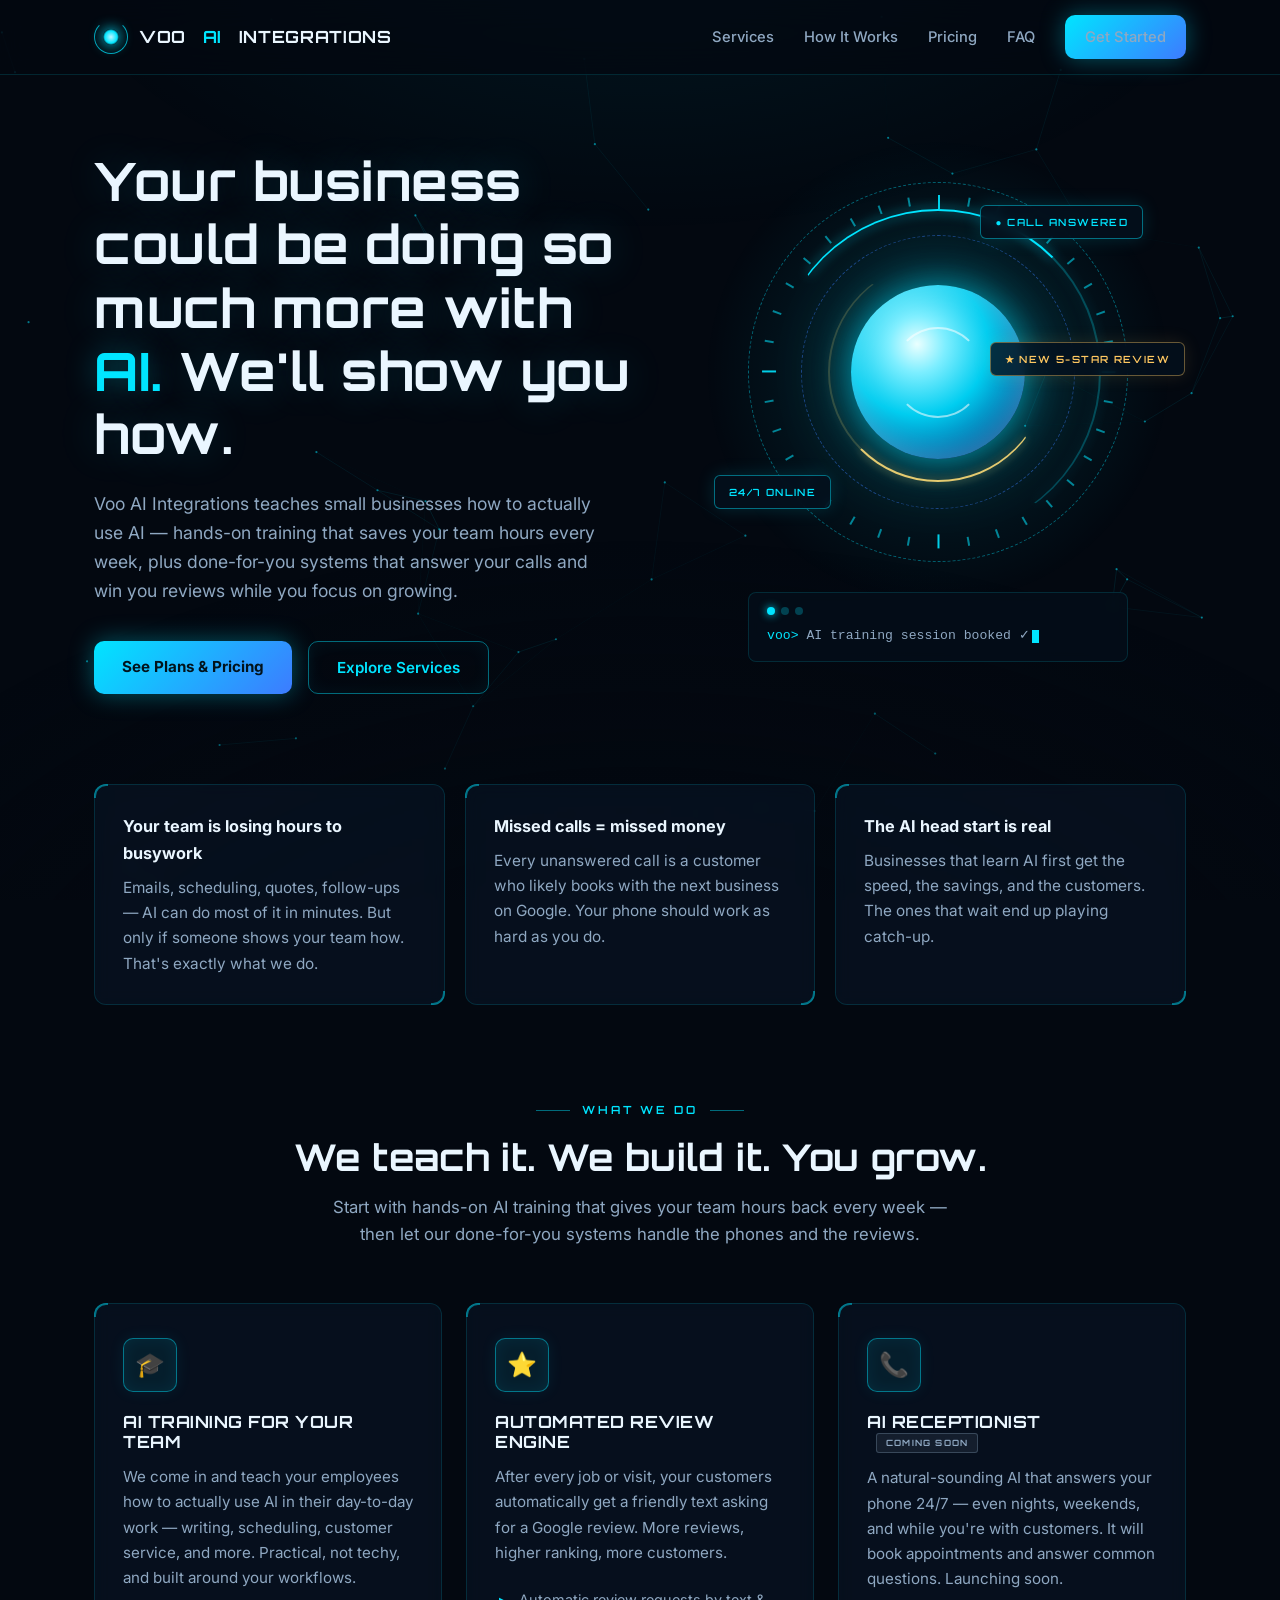
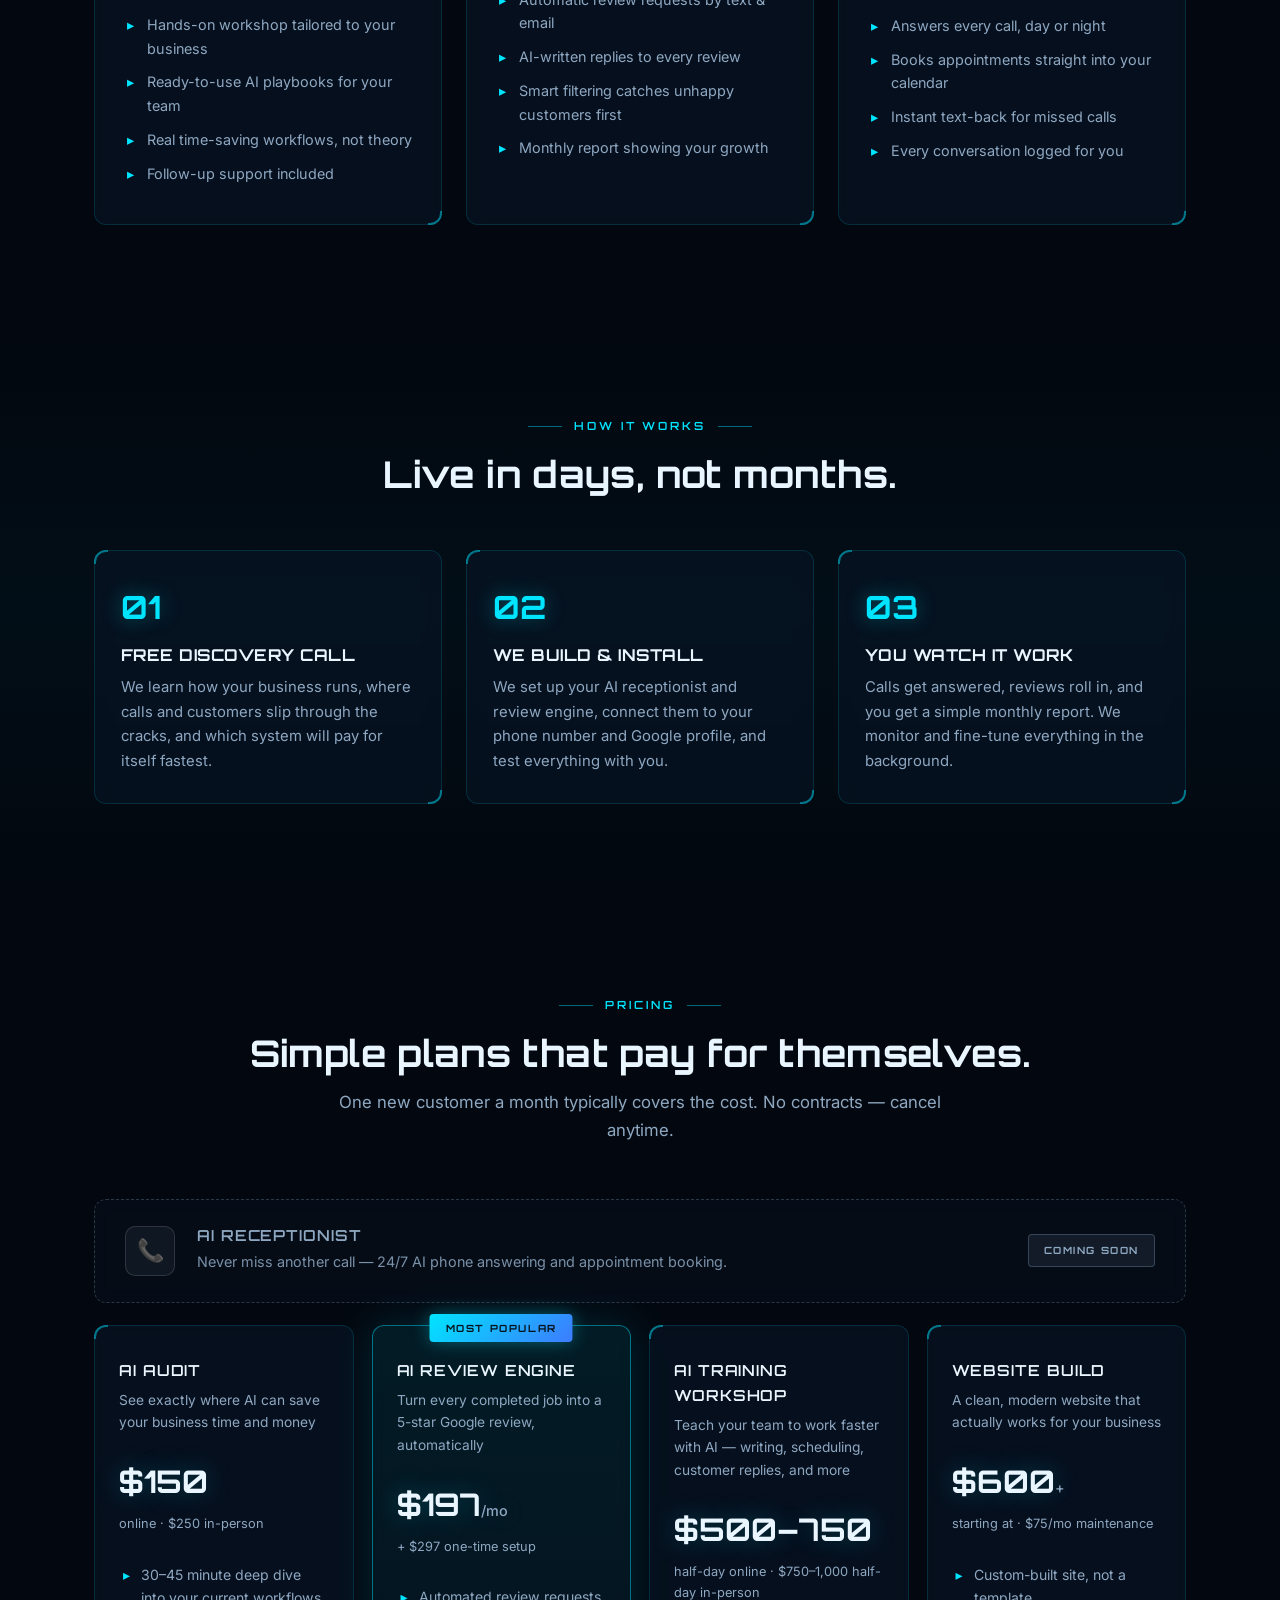
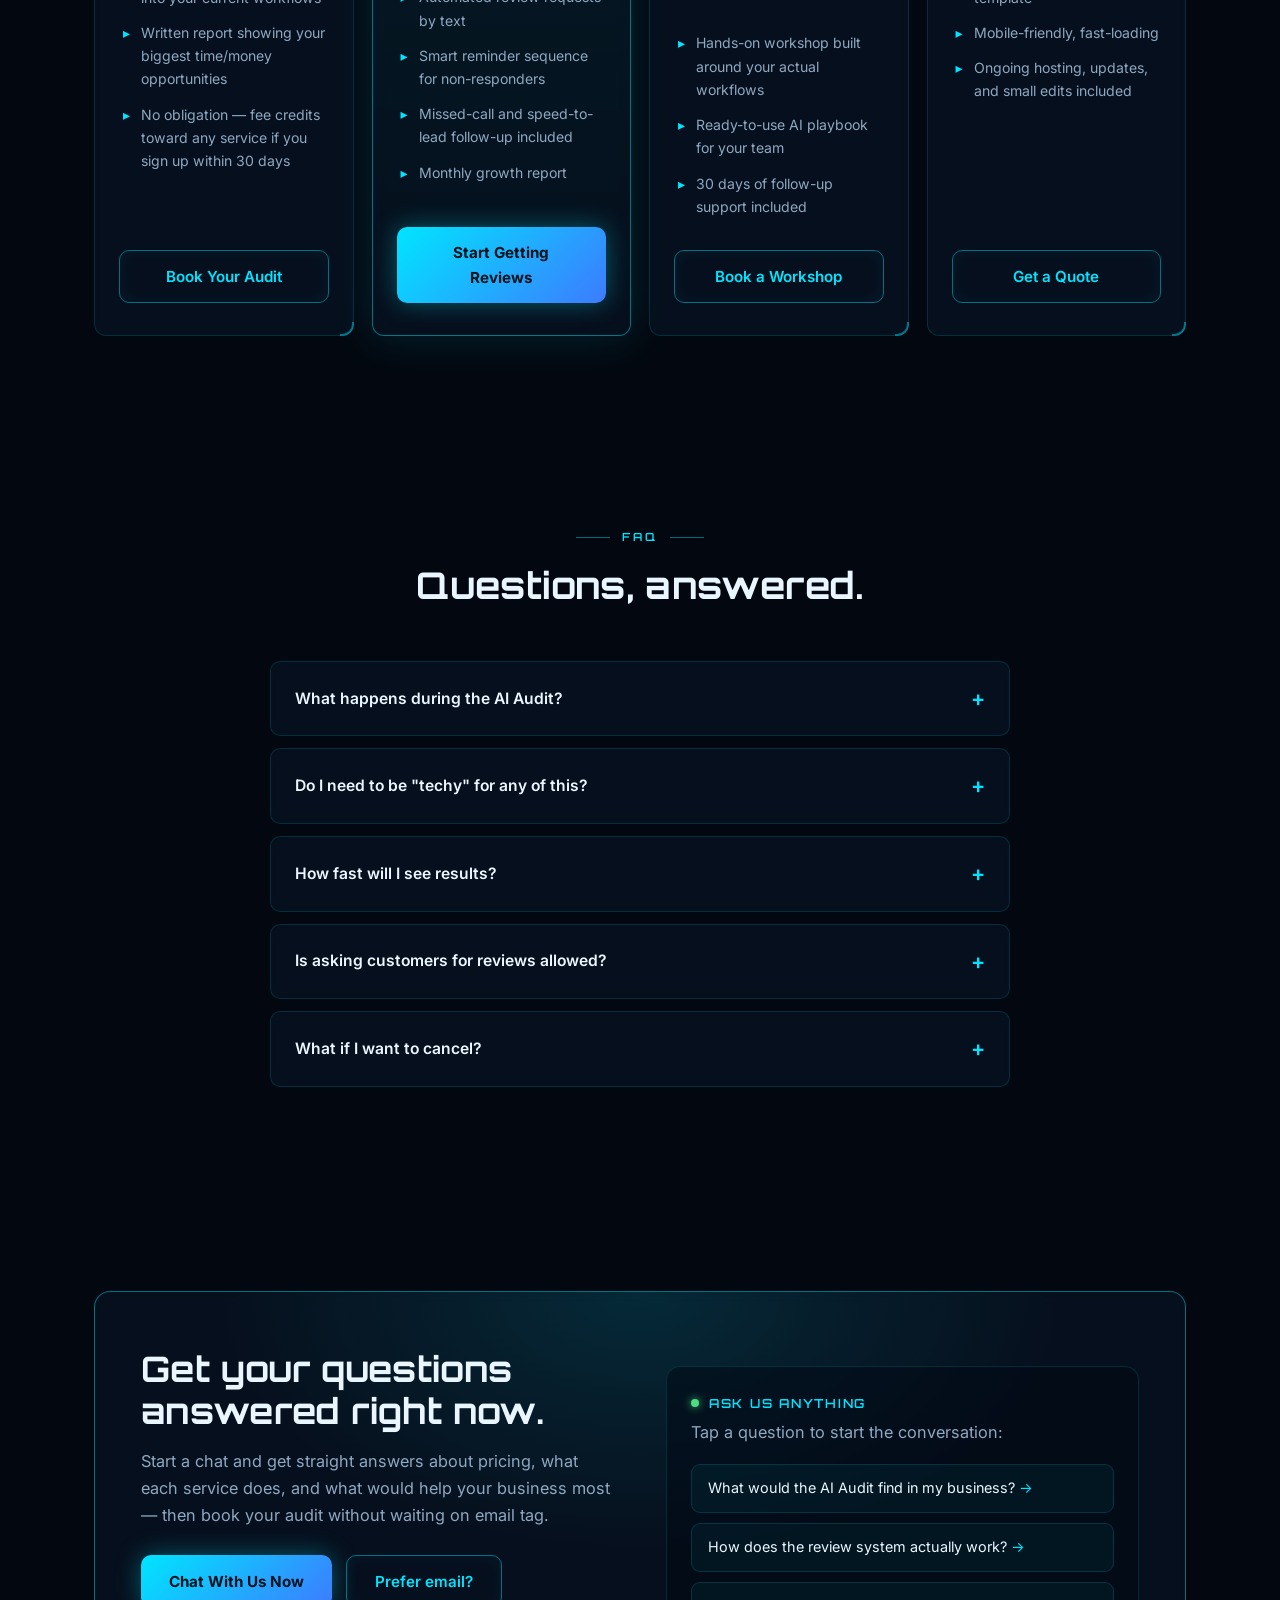
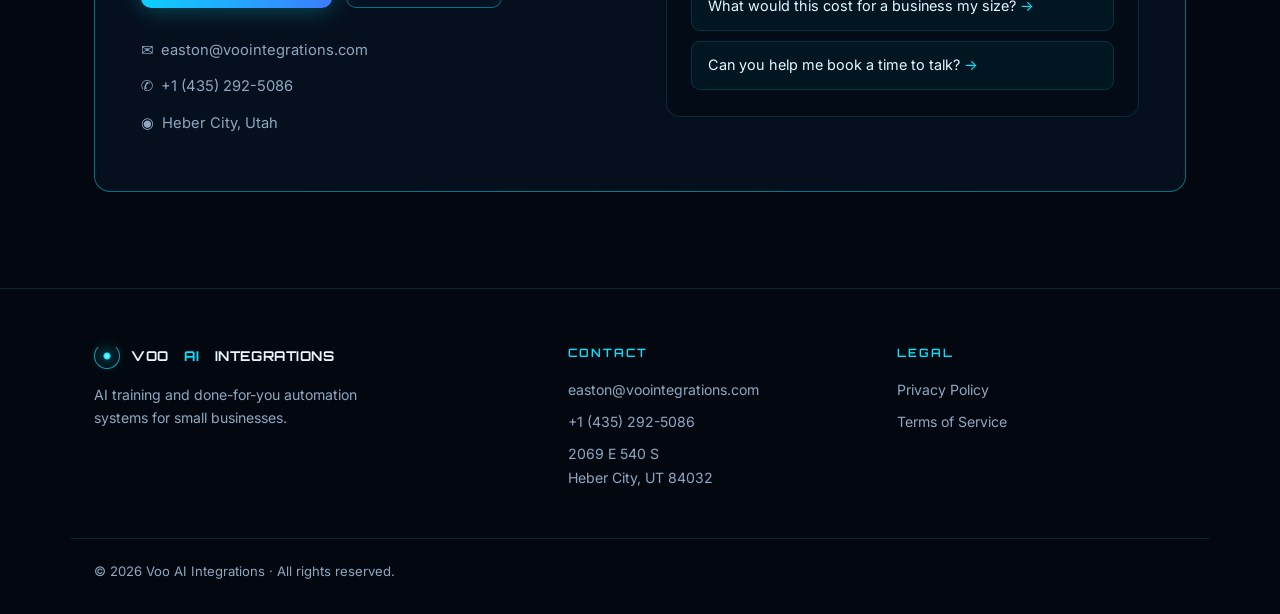
==== commit fb5da661: "Replace contact form with chat-first flow; all CTAs open chat widget Co-Authored-By: Claude Opus 5 <" ====
--- a/index.html
+++ b/index.html
@@ -343,45 +343,44 @@
   .cta-box h2 { font-size: clamp(1.5rem, 3.4vw, 2.2rem); margin-bottom: 16px; }
   .cta-box p { color: var(--muted); font-size: 1.02rem; margin-bottom: 26px; }
 
-  /* contact form */
-  .contact-grid { display: grid; grid-template-columns: 0.85fr 1.15fr; gap: 52px; align-items: start; }
-  .contact-direct { display: flex; flex-direction: column; gap: 12px; margin-top: 30px; }
+  /* contact / chat */
+  .contact-grid { display: grid; grid-template-columns: 1fr 1fr; gap: 52px; align-items: center; }
+  .contact-actions { display: flex; gap: 14px; flex-wrap: wrap; margin-bottom: 30px; }
+  .contact-direct { display: flex; flex-direction: column; gap: 12px; }
   .contact-direct a, .contact-direct span { color: var(--muted); font-size: 0.92rem; }
   .contact-direct a:hover { color: var(--cyan); }
 
-  .contact-form .field-row { display: grid; grid-template-columns: 1fr 1fr; gap: 16px; }
-  .contact-form .field { margin-bottom: 16px; }
-  .contact-form label {
-    display: block; font-size: 0.8rem; font-weight: 600; color: var(--text);
-    margin-bottom: 7px; letter-spacing: 0.02em;
-  }
-  .contact-form .req { color: var(--cyan); }
-  .contact-form input, .contact-form select, .contact-form textarea {
-    width: 100%; padding: 12px 14px; border-radius: 8px;
-    background: rgba(3, 10, 20, 0.6); border: 1px solid var(--line);
-    color: var(--text); font-family: 'Inter', sans-serif; font-size: 0.94rem;
-    transition: border-color .18s, box-shadow .18s;
-  }
-  .contact-form input::placeholder, .contact-form textarea::placeholder { color: rgba(143,168,194,0.5); }
-  .contact-form input:focus, .contact-form select:focus, .contact-form textarea:focus {
-    outline: none; border-color: var(--line-bright); box-shadow: 0 0 0 3px rgba(0,229,255,0.08);
-  }
-  .contact-form input.invalid, .contact-form textarea.invalid { border-color: #ff6b81; }
-  .contact-form select { cursor: pointer; }
-  .contact-form select option { background: #071322; color: var(--text); }
-  .contact-form textarea { resize: vertical; min-height: 96px; }
-  .form-submit { width: 100%; margin-top: 6px; }
-  .form-submit:disabled { opacity: 0.6; cursor: not-allowed; transform: none; }
-  .form-status { font-size: 0.9rem; margin: 14px 0 0 !important; min-height: 1.2em; }
-  .form-status.ok { color: #5ee6a8; }
-  .form-status.err { color: #ff8fa0; }
+  .chat-prompt {
+    background: rgba(3, 10, 20, 0.55); border: 1px solid var(--line);
+    border-radius: 14px; padding: 26px 24px;
+  }
+  .chat-prompt-head {
+    display: flex; align-items: center; gap: 10px; margin-bottom: 6px;
+    font-family: 'Orbitron', sans-serif; font-size: 0.78rem; font-weight: 600;
+    letter-spacing: 0.14em; text-transform: uppercase; color: var(--cyan);
+  }
+  .chat-dot {
+    width: 8px; height: 8px; border-radius: 50%; background: #4ade80;
+    box-shadow: 0 0 9px rgba(74,222,128,0.9); animation: corePulse 1.8s infinite;
+  }
+  .chat-prompt-sub { color: var(--muted); font-size: 0.88rem; margin-bottom: 18px !important; }
+  .chat-starters { display: flex; flex-direction: column; gap: 10px; }
+  .starter {
+    text-align: left; width: 100%; cursor: pointer;
+    background: rgba(0,229,255,0.05); border: 1px solid var(--line);
+    color: var(--text); font-family: 'Inter', sans-serif; font-size: 0.9rem;
+    padding: 13px 16px; border-radius: 9px; line-height: 1.45;
+    transition: border-color .18s, background .18s, transform .18s;
+  }
+  .starter:hover {
+    border-color: var(--line-bright); background: rgba(0,229,255,0.1);
+    transform: translateX(3px);
+  }
+  .starter::after { content: " →"; color: var(--cyan); }
 
   @media (max-width: 880px) {
-    .contact-grid { grid-template-columns: 1fr; gap: 36px; }
+    .contact-grid { grid-template-columns: 1fr; gap: 34px; }
     .cta-box { padding: 40px 26px; }
-  }
-  @media (max-width: 560px) {
-    .contact-form .field-row { grid-template-columns: 1fr; gap: 0; }
   }
 
   footer { border-top: 1px solid var(--line); padding: 54px 0 32px; }
@@ -454,7 +453,7 @@
       <a href="#how">How It Works</a>
       <a href="#pricing">Pricing</a>
       <a href="#faq">FAQ</a>
-      <a href="#contact" class="btn btn-primary nav-cta">Get Started</a>
+      <a href="#contact" class="btn btn-primary nav-cta js-open-chat">Get Started</a>
     </div>
   </div>
 </nav>
@@ -602,7 +601,7 @@
           <li>Written report showing your biggest time/money opportunities</li>
           <li>No obligation — fee credits toward any service if you sign up within 30 days</li>
         </ul>
-        <a href="#contact" class="btn btn-ghost">Book Your Audit</a>
+        <a href="#contact" class="btn btn-ghost js-open-chat">Book Your Audit</a>
       </div>
       <div class="panel price-card featured reveal">
         <div class="badge">MOST POPULAR</div>
@@ -616,7 +615,7 @@
           <li>Missed-call and speed-to-lead follow-up included</li>
           <li>Monthly growth report</li>
         </ul>
-        <a href="#contact" class="btn btn-primary">Start Getting Reviews</a>
+        <a href="#contact" class="btn btn-primary js-open-chat">Start Getting Reviews</a>
       </div>
       <div class="panel price-card reveal">
         <span class="corner tl"></span><span class="corner br"></span>
@@ -629,7 +628,7 @@
           <li>Ready-to-use AI playbook for your team</li>
           <li>30 days of follow-up support included</li>
         </ul>
-        <a href="#contact" class="btn btn-ghost">Book a Workshop</a>
+        <a href="#contact" class="btn btn-ghost js-open-chat">Book a Workshop</a>
       </div>
       <div class="panel price-card reveal">
         <span class="corner tl"></span><span class="corner br"></span>
@@ -642,7 +641,7 @@
           <li>Mobile-friendly, fast-loading</li>
           <li>Ongoing hosting, updates, and small edits included</li>
         </ul>
-        <a href="#contact" class="btn btn-ghost">Get a Quote</a>
+        <a href="#contact" class="btn btn-ghost js-open-chat">Get a Quote</a>
       </div>
     </div>
   </div>
@@ -684,8 +683,12 @@
     <div class="cta-box reveal">
       <div class="contact-grid">
         <div class="contact-intro">
-          <h2>Let's find your easy wins.</h2>
-          <p>Tell us a bit about your business and we'll get back to you within one business day — usually much sooner. No pressure, no jargon, no obligation.</p>
+          <h2>Get your questions answered right now.</h2>
+          <p>Start a chat and get straight answers about pricing, what each service does, and what would help your business most — then book your audit without waiting on email tag.</p>
+          <div class="contact-actions">
+            <button type="button" class="btn btn-primary js-open-chat">Chat With Us Now</button>
+            <a href="mailto:easton@voointegrations.com?subject=Question%20—%20Voo%20AI%20Integrations" class="btn btn-ghost">Prefer email?</a>
+          </div>
           <div class="contact-direct">
             <a href="mailto:easton@voointegrations.com">✉&nbsp;&nbsp;easton@voointegrations.com</a>
             <a href="tel:+14352925086">✆&nbsp;&nbsp;+1 (435) 292-5086</a>
@@ -693,41 +696,19 @@
           </div>
         </div>
 
-        <form class="contact-form" id="contactForm" novalidate>
-          <div class="field-row">
-            <div class="field">
-              <label for="cf-name">Your name <span class="req">*</span></label>
-              <input type="text" id="cf-name" name="name" required autocomplete="name" placeholder="Jane Smith">
-            </div>
-            <div class="field">
-              <label for="cf-business">Business name</label>
-              <input type="text" id="cf-business" name="business" autocomplete="organization" placeholder="Smith Plumbing">
-            </div>
+        <div class="chat-prompt">
+          <div class="chat-prompt-head">
+            <span class="chat-dot"></span>
+            <span>Ask us anything</span>
           </div>
-          <div class="field-row">
-            <div class="field">
-              <label for="cf-email">Email <span class="req">*</span></label>
-              <input type="email" id="cf-email" name="email" required autocomplete="email" placeholder="jane@smithplumbing.com">
-            </div>
-            <div class="field">
-              <label for="cf-service">What are you interested in?</label>
-              <select id="cf-service" name="service">
-                <option value="Not sure yet — help me figure it out">Not sure yet — help me figure it out</option>
-                <option value="AI Audit">AI Audit</option>
-                <option value="AI Review Engine">AI Review Engine</option>
-                <option value="AI Training Workshop">AI Training Workshop</option>
-                <option value="Website Build">Website Build</option>
-                <option value="AI Receptionist (when available)">AI Receptionist (when available)</option>
-              </select>
-            </div>
+          <p class="chat-prompt-sub">Tap a question to start the conversation:</p>
+          <div class="chat-starters">
+            <button type="button" class="starter js-open-chat">What would the AI Audit find in my business?</button>
+            <button type="button" class="starter js-open-chat">How does the review system actually work?</button>
+            <button type="button" class="starter js-open-chat">What would this cost for a business my size?</button>
+            <button type="button" class="starter js-open-chat">Can you help me book a time to talk?</button>
           </div>
-          <div class="field">
-            <label for="cf-message">Anything you'd like us to know?</label>
-            <textarea id="cf-message" name="message" rows="4" placeholder="Tell us what's eating up your time right now…"></textarea>
-          </div>
-          <button type="submit" class="btn btn-primary form-submit" id="cf-submit">Send My Request</button>
-          <p class="form-status" id="cf-status" role="status" aria-live="polite"></p>
-        </form>
+        </div>
       </div>
     </div>
   </div>
@@ -831,76 +812,43 @@
     a.addEventListener('click', () => document.getElementById('navLinks').classList.remove('open')));
 
   /* ---------------------------------------------------------------
-     CONTACT FORM
-     To send submissions to an inbox/CRM, set FORM_ENDPOINT below to
-     your Formspree URL (https://formspree.io/f/xxxxxxx) or any other
-     endpoint that accepts a JSON POST.
-     While it is empty, the form falls back to opening a pre-filled
-     email so no enquiry is ever lost.
+     CHAT WIDGET TRIGGERS
+     Any element with class .js-open-chat opens the GoHighLevel chat.
+     If the widget hasn't loaded (blocked, offline, slow network), we
+     fall back to the contact section / email so no lead is lost.
   ----------------------------------------------------------------*/
-  const FORM_ENDPOINT = '';
   const CONTACT_EMAIL = 'easton@voointegrations.com';
 
-  const form = document.getElementById('contactForm');
-  const statusEl = document.getElementById('cf-status');
-  const submitBtn = document.getElementById('cf-submit');
-
-  function setStatus(msg, kind) {
-    statusEl.textContent = msg;
-    statusEl.className = 'form-status' + (kind ? ' ' + kind : '');
-  }
-
-  function validate() {
-    let ok = true;
-    [['cf-name', v => v.trim().length > 0],
-     ['cf-email', v => /^[^\s@]+@[^\s@]+\.[^\s@]+$/.test(v.trim())]].forEach(([id, test]) => {
-      const el = document.getElementById(id);
-      const good = test(el.value);
-      el.classList.toggle('invalid', !good);
-      if (!good && ok) { el.focus(); ok = false; }
-    });
-    return ok;
-  }
-
-  form.addEventListener('submit', async e => {
-    e.preventDefault();
-    if (!validate()) { setStatus('Please add your name and a valid email address.', 'err'); return; }
-
-    const data = {
-      name: form.name.value.trim(),
-      business: form.business.value.trim(),
-      email: form.email.value.trim(),
-      service: form.service.value,
-      message: form.message.value.trim()
-    };
-
-    if (!FORM_ENDPOINT) {
-      const body = `Name: ${data.name}\nBusiness: ${data.business}\nEmail: ${data.email}\nInterested in: ${data.service}\n\n${data.message}`;
-      window.location.href = `mailto:${CONTACT_EMAIL}?subject=${encodeURIComponent('Website enquiry — ' + (data.business || data.name))}&body=${encodeURIComponent(body)}`;
-      setStatus('Opening your email app to send this — just hit send.', 'ok');
+  function chatReady() {
+    return !!(window.leadConnector && window.leadConnector.chatWidget
+              && typeof window.leadConnector.chatWidget.openWidget === 'function');
+  }
+
+  function openChat() {
+    if (!chatReady()) return false;
+    try { window.leadConnector.chatWidget.openWidget(); return true; }
+    catch (e) { return false; }
+  }
+
+  document.addEventListener('click', e => {
+    const trigger = e.target.closest('.js-open-chat');
+    if (!trigger) return;
+
+    if (openChat()) {
+      e.preventDefault();
       return;
     }
-
-    submitBtn.disabled = true;
-    setStatus('Sending…');
-    try {
-      const res = await fetch(FORM_ENDPOINT, {
-        method: 'POST',
-        headers: { 'Content-Type': 'application/json', 'Accept': 'application/json' },
-        body: JSON.stringify(data)
-      });
-      if (!res.ok) throw new Error('Request failed');
-      form.reset();
-      setStatus('Thanks! We got it and will be in touch within one business day.', 'ok');
-    } catch (err) {
-      setStatus(`Something went wrong. Please email us directly at ${CONTACT_EMAIL}.`, 'err');
-    } finally {
-      submitBtn.disabled = false;
+    // Fallback: anchors follow their href (#contact); buttons go to email.
+    if (trigger.tagName !== 'A') {
+      e.preventDefault();
+      window.location.href = `mailto:${CONTACT_EMAIL}?subject=${encodeURIComponent('Question — Voo AI Integrations')}`;
     }
   });
 
-  form.querySelectorAll('input, textarea').forEach(el =>
-    el.addEventListener('input', () => el.classList.remove('invalid')));
+  // Widget announces itself when ready; nothing to do but confirm availability.
+  window.addEventListener('LC_chatWidgetLoaded', () => {
+    document.body.classList.add('chat-ready');
+  });
 </script>
 
 <!-- GoHighLevel chat widget -->
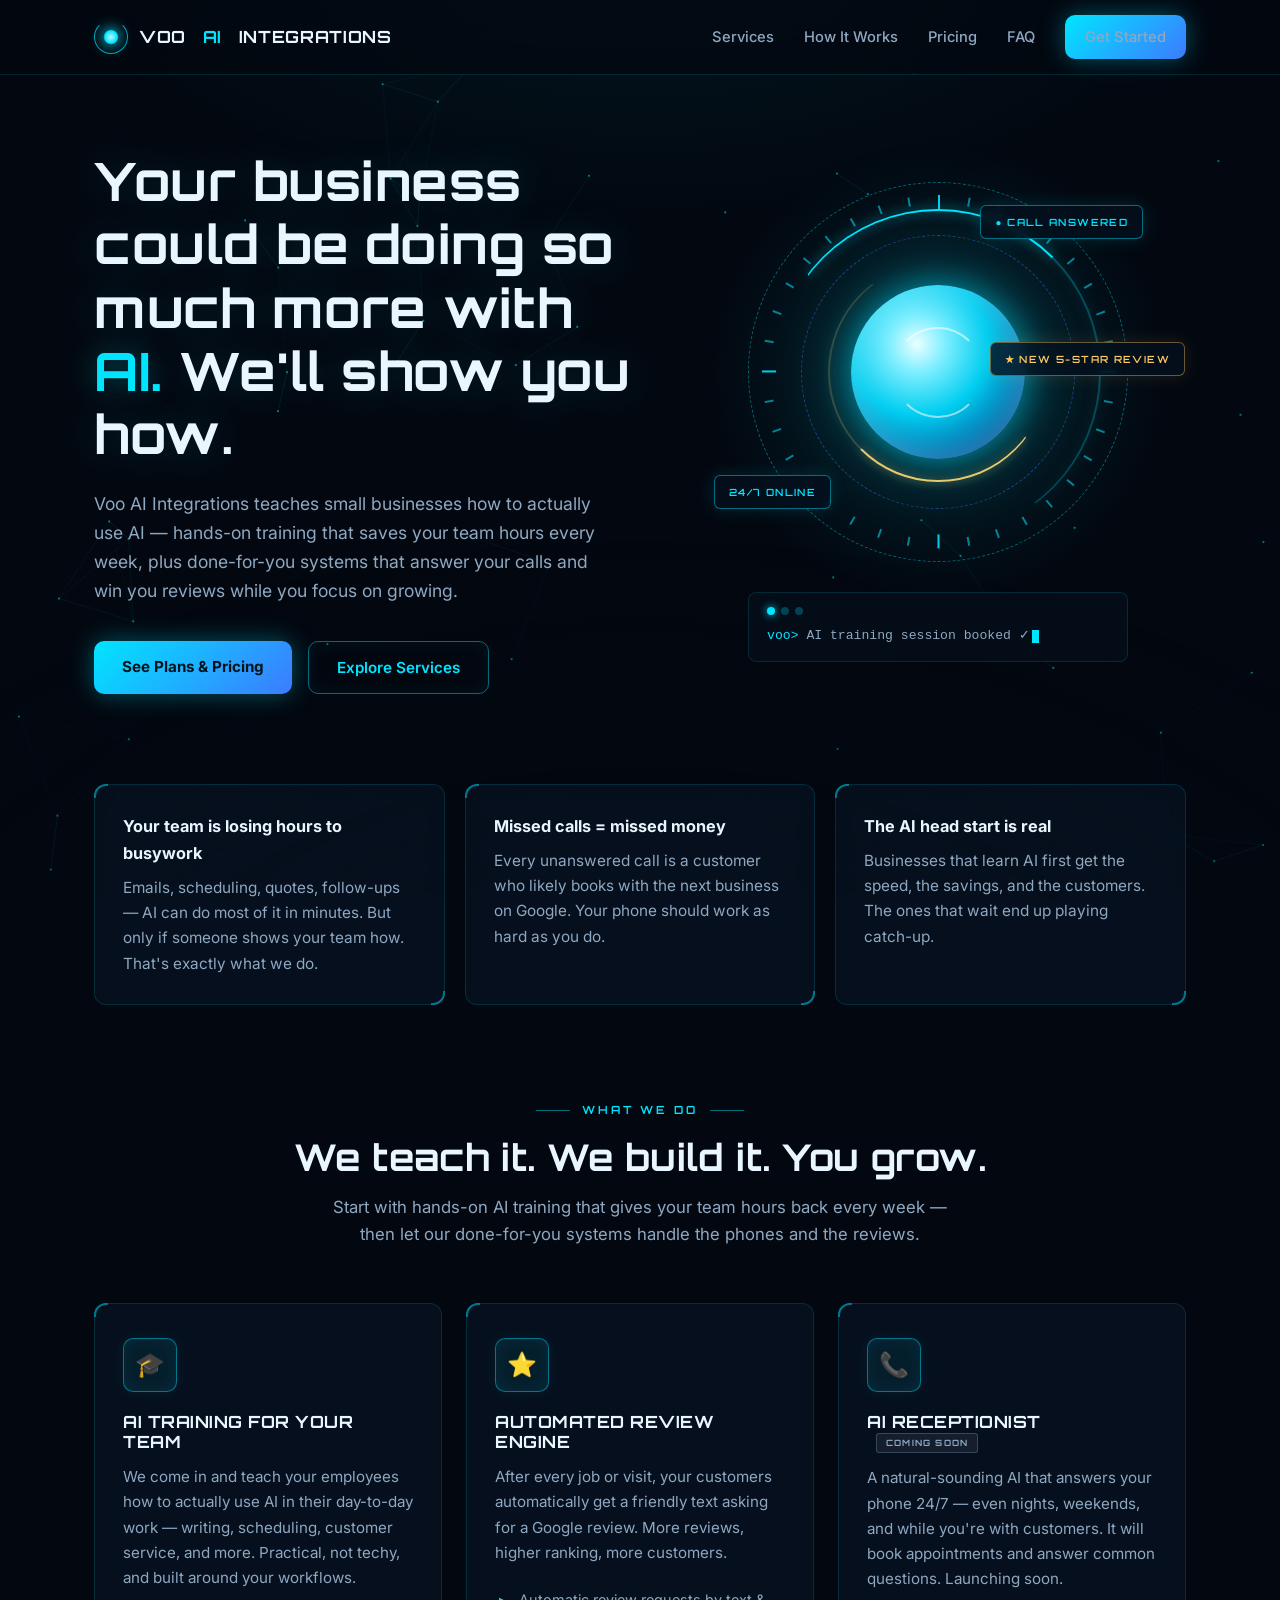
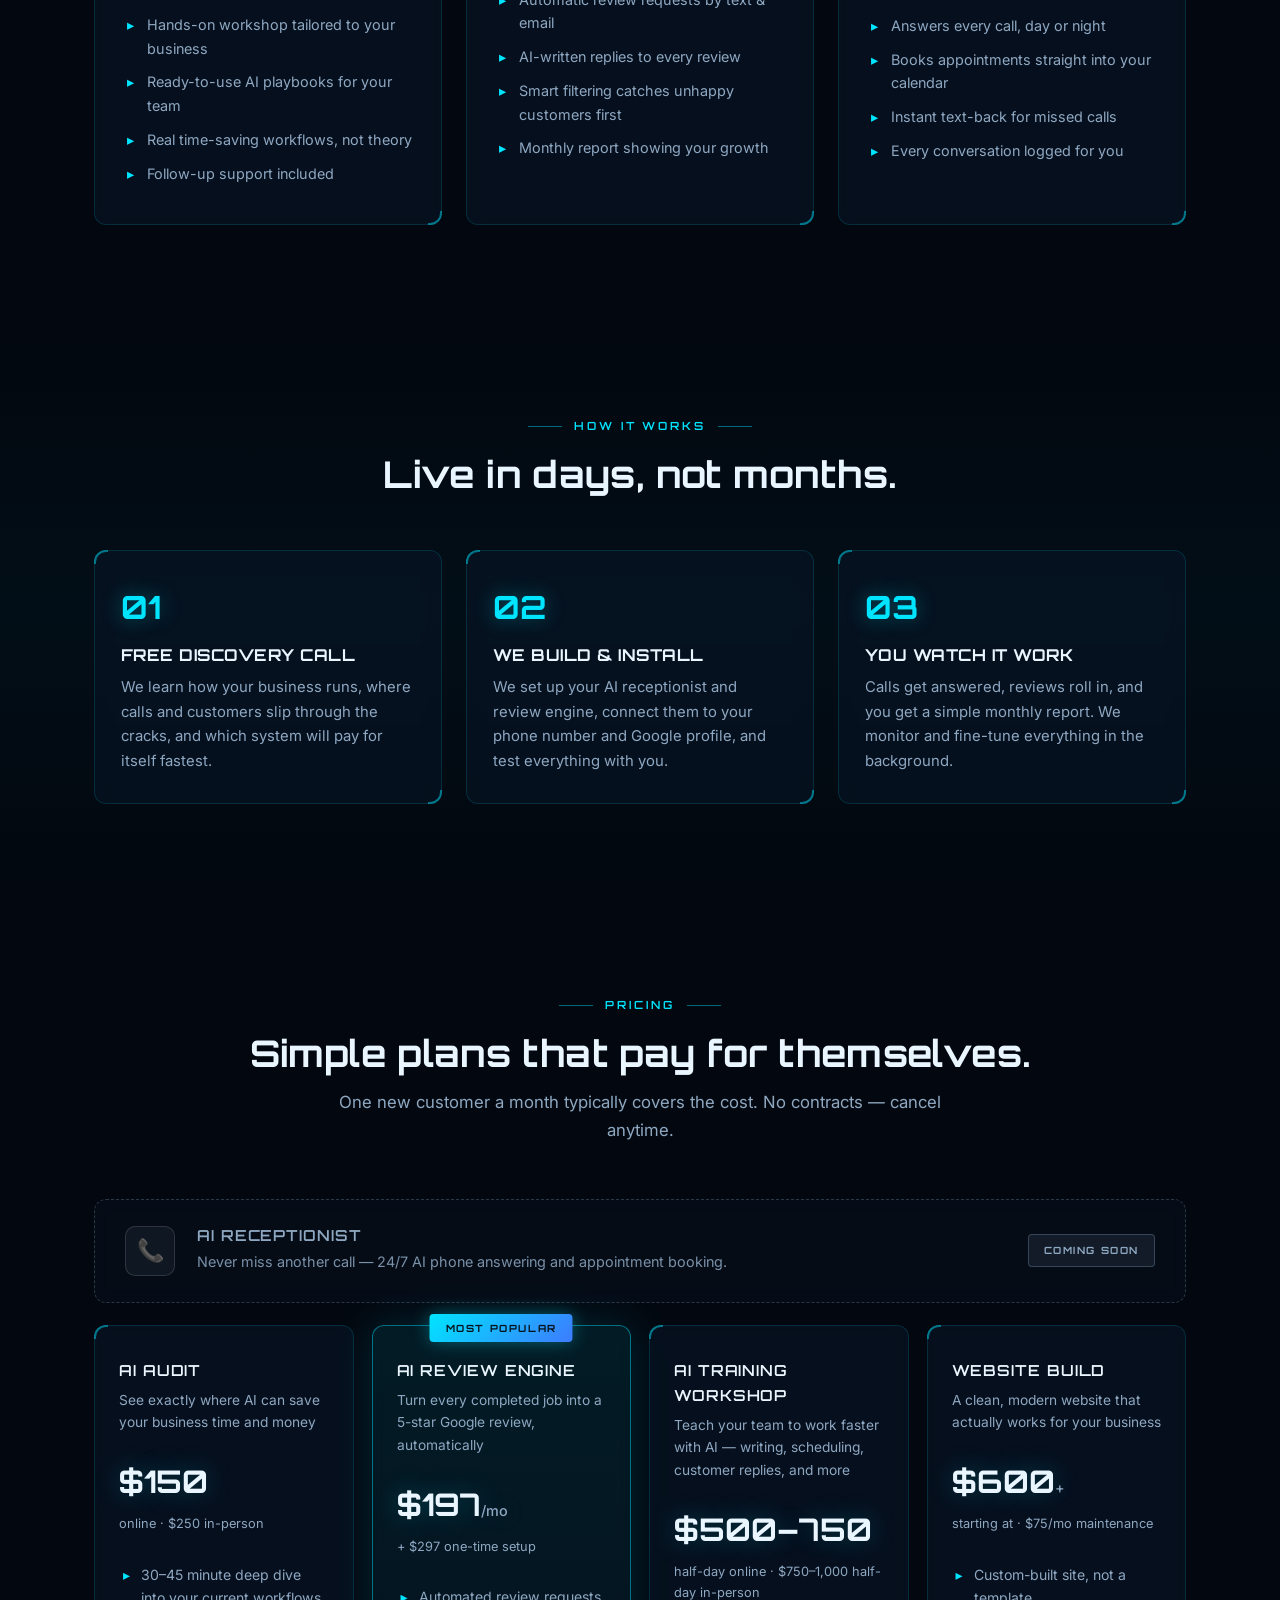
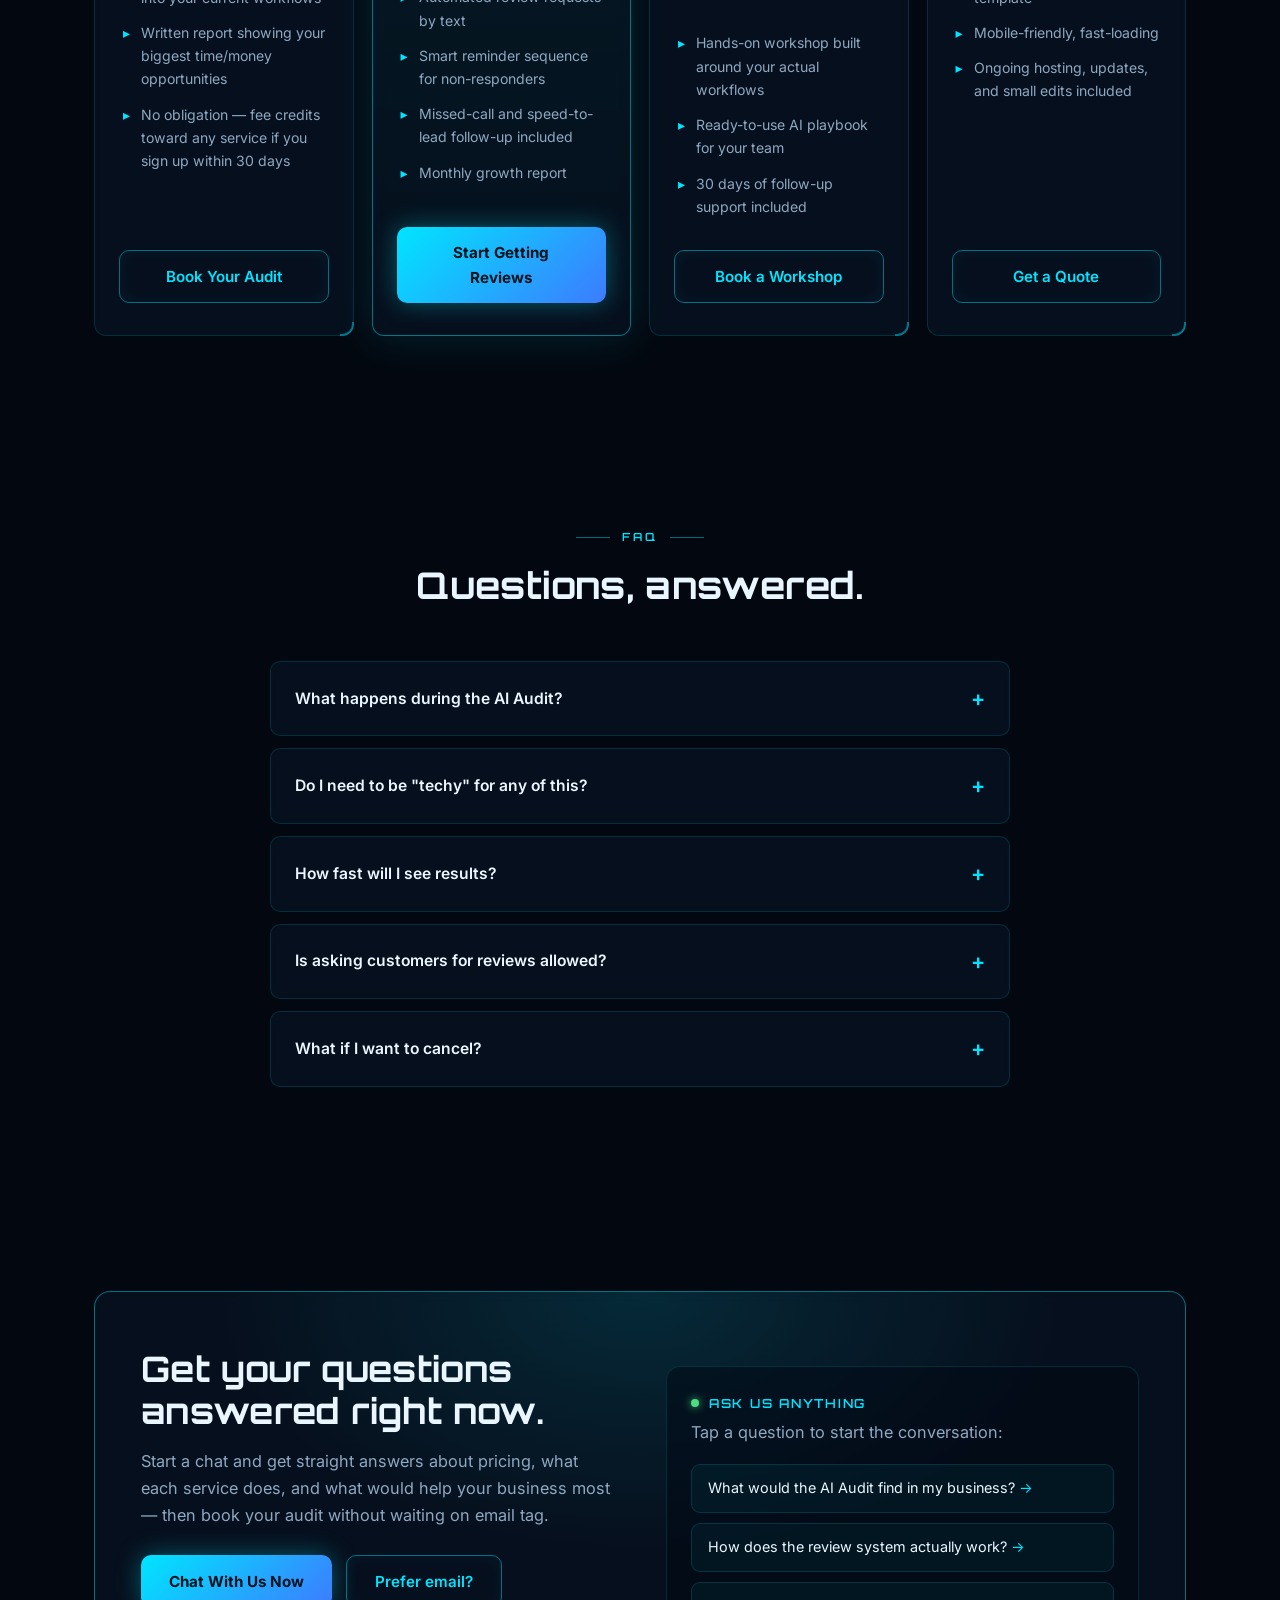
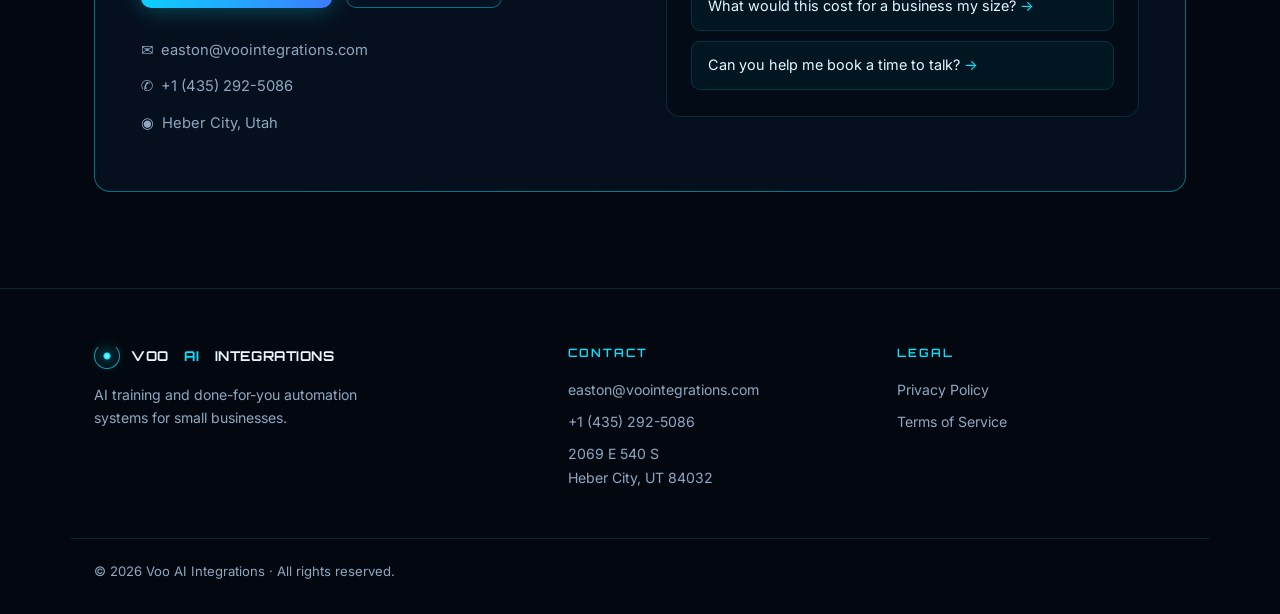
==== commit 079fdcf6: "Serve legal pages at standard URLs (/privacy-policy/, /terms-of-service/) with redirect aliases Co-A" ====
--- a/index.html
+++ b/index.html
@@ -728,8 +728,8 @@
     </div>
     <div class="footer-col">
       <h4>Legal</h4>
-      <a href="privacy.html">Privacy Policy</a>
-      <a href="terms.html">Terms of Service</a>
+      <a href="/privacy-policy/">Privacy Policy</a>
+      <a href="/terms-of-service/">Terms of Service</a>
     </div>
   </div>
   <div class="footer-bottom">© 2026 Voo AI Integrations · All rights reserved.</div>
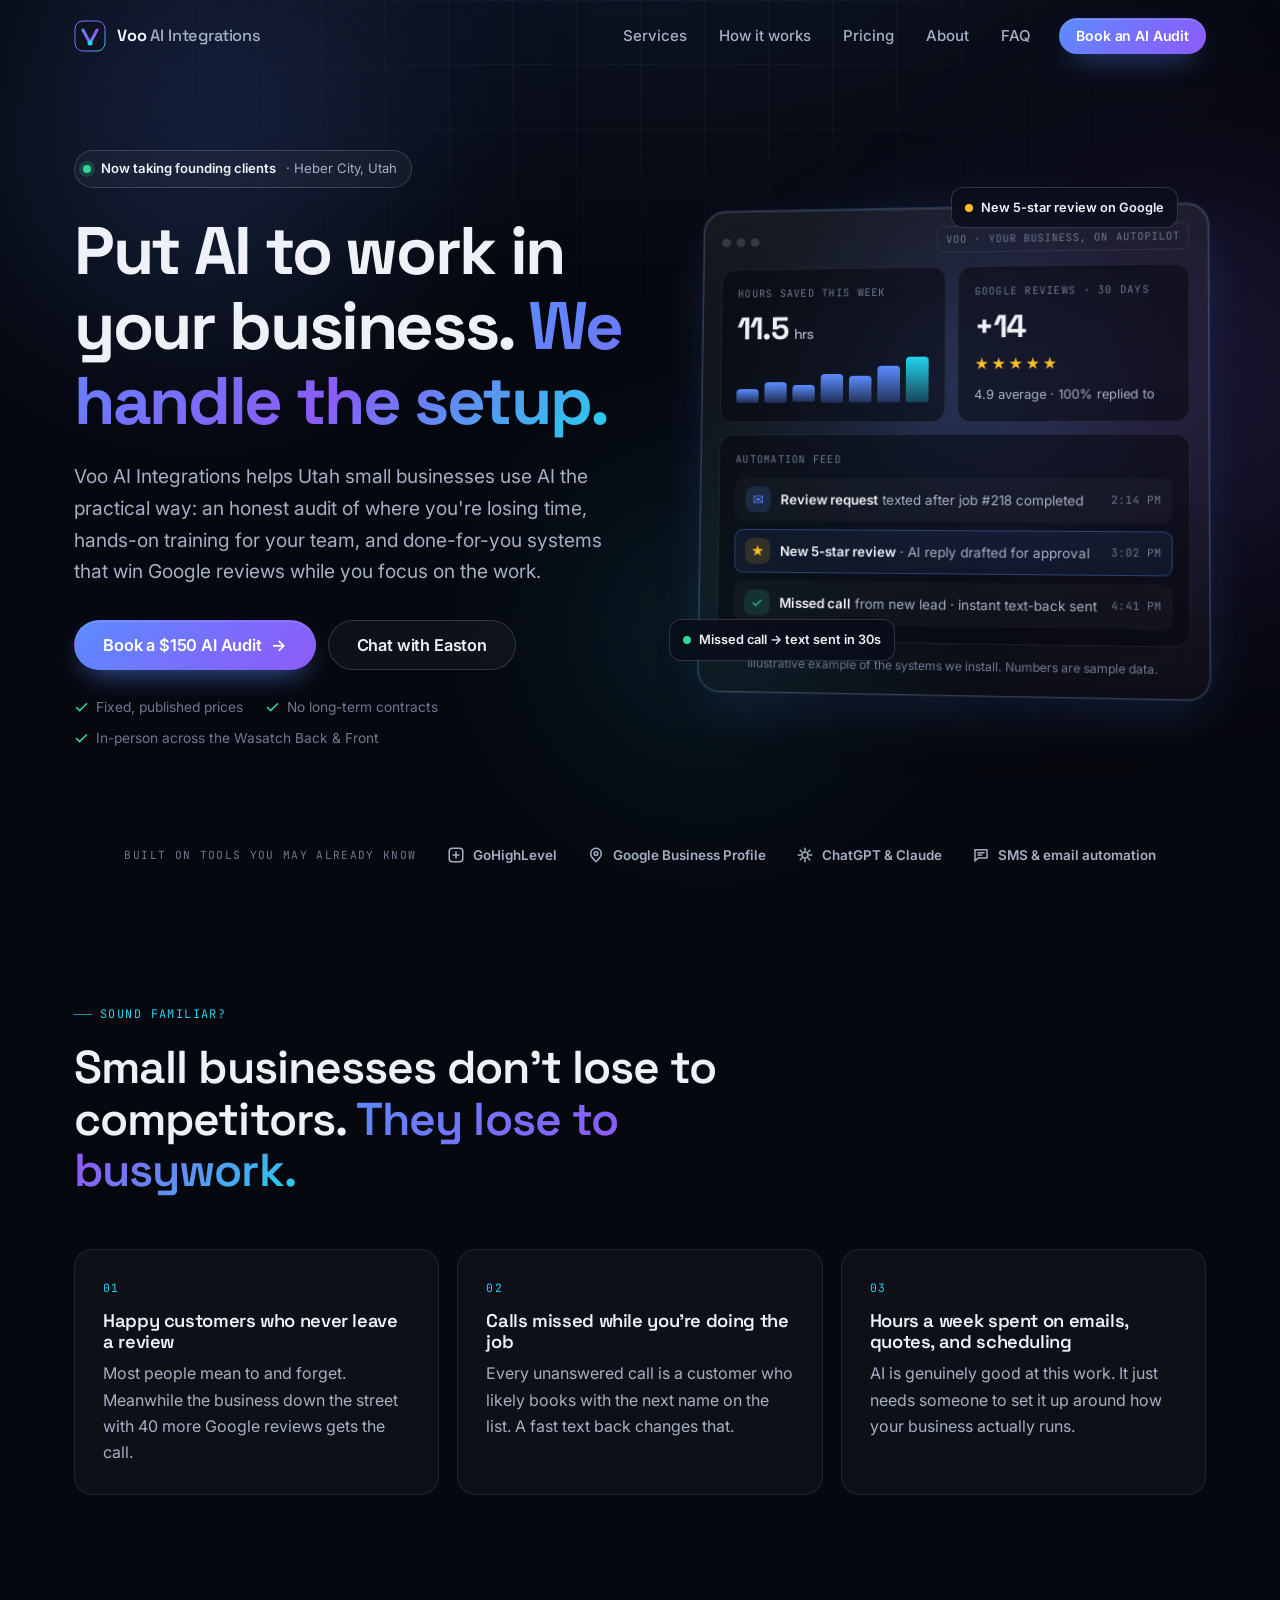
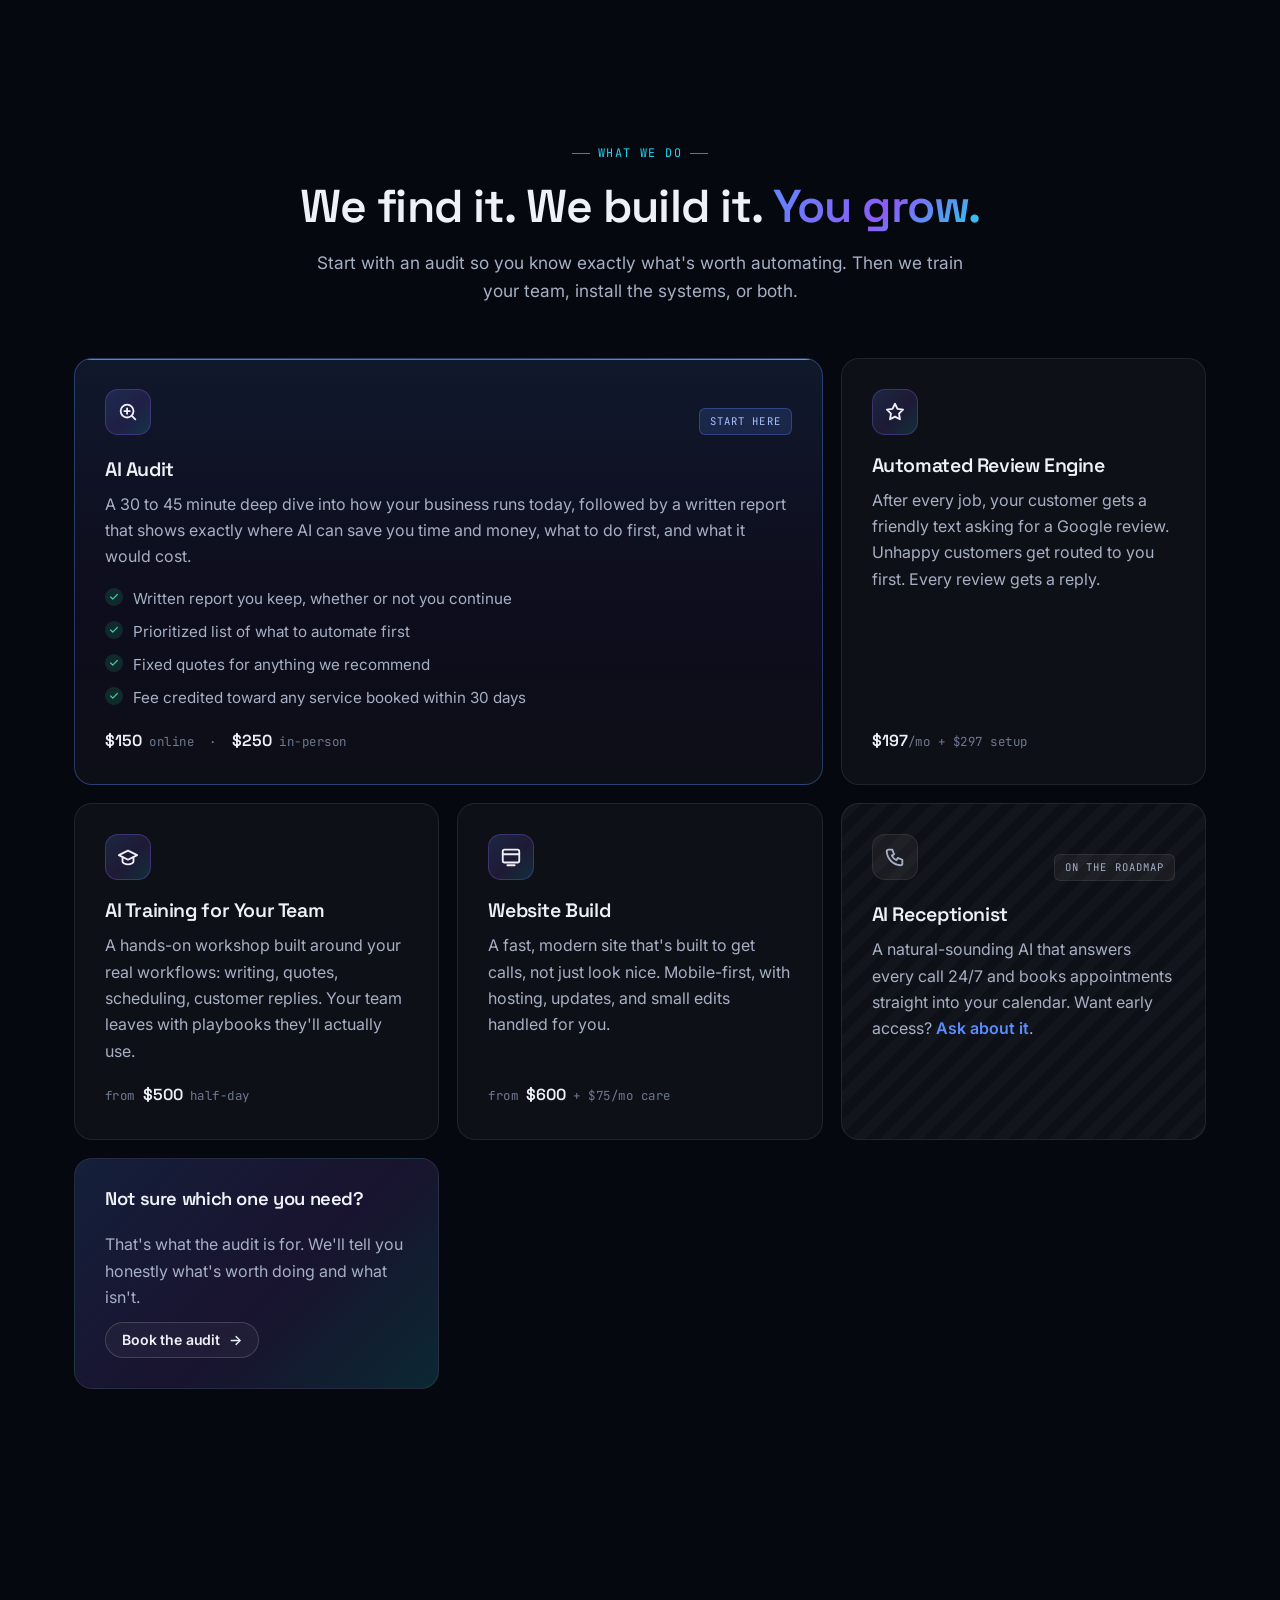
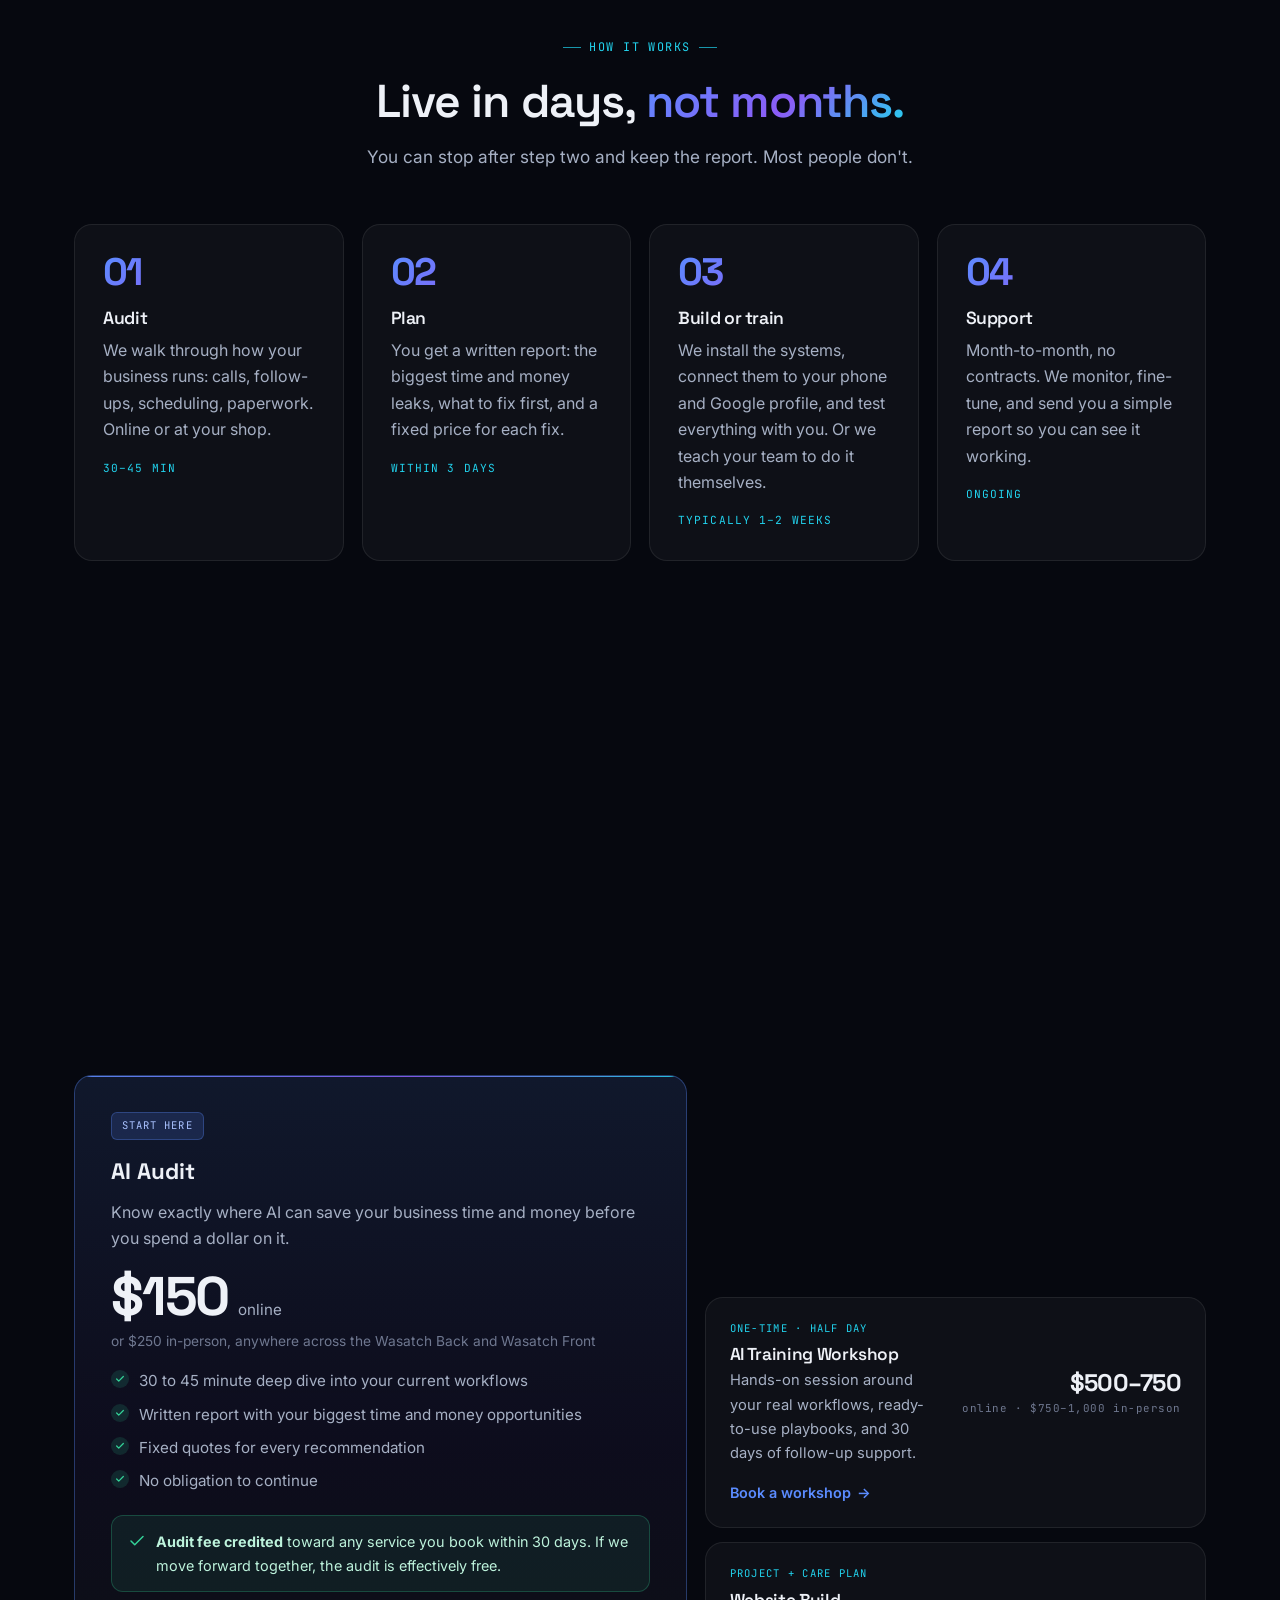
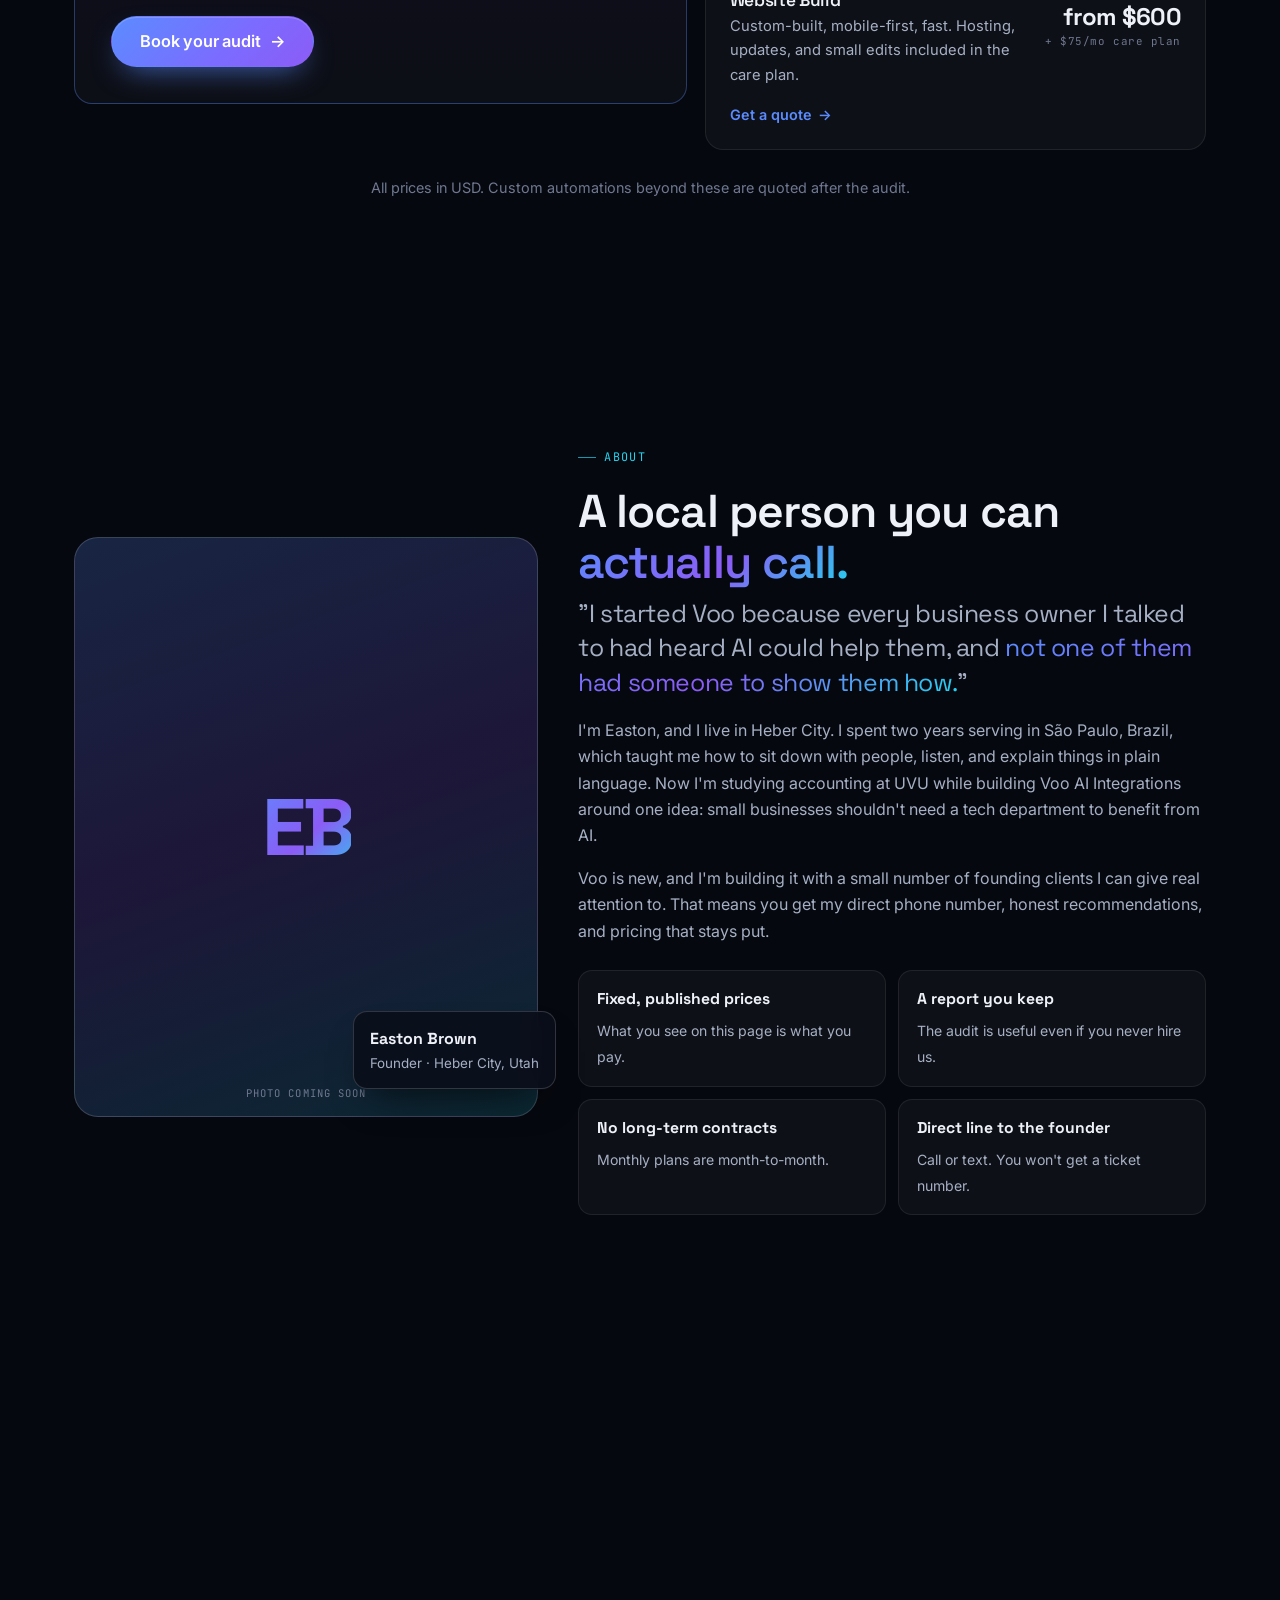
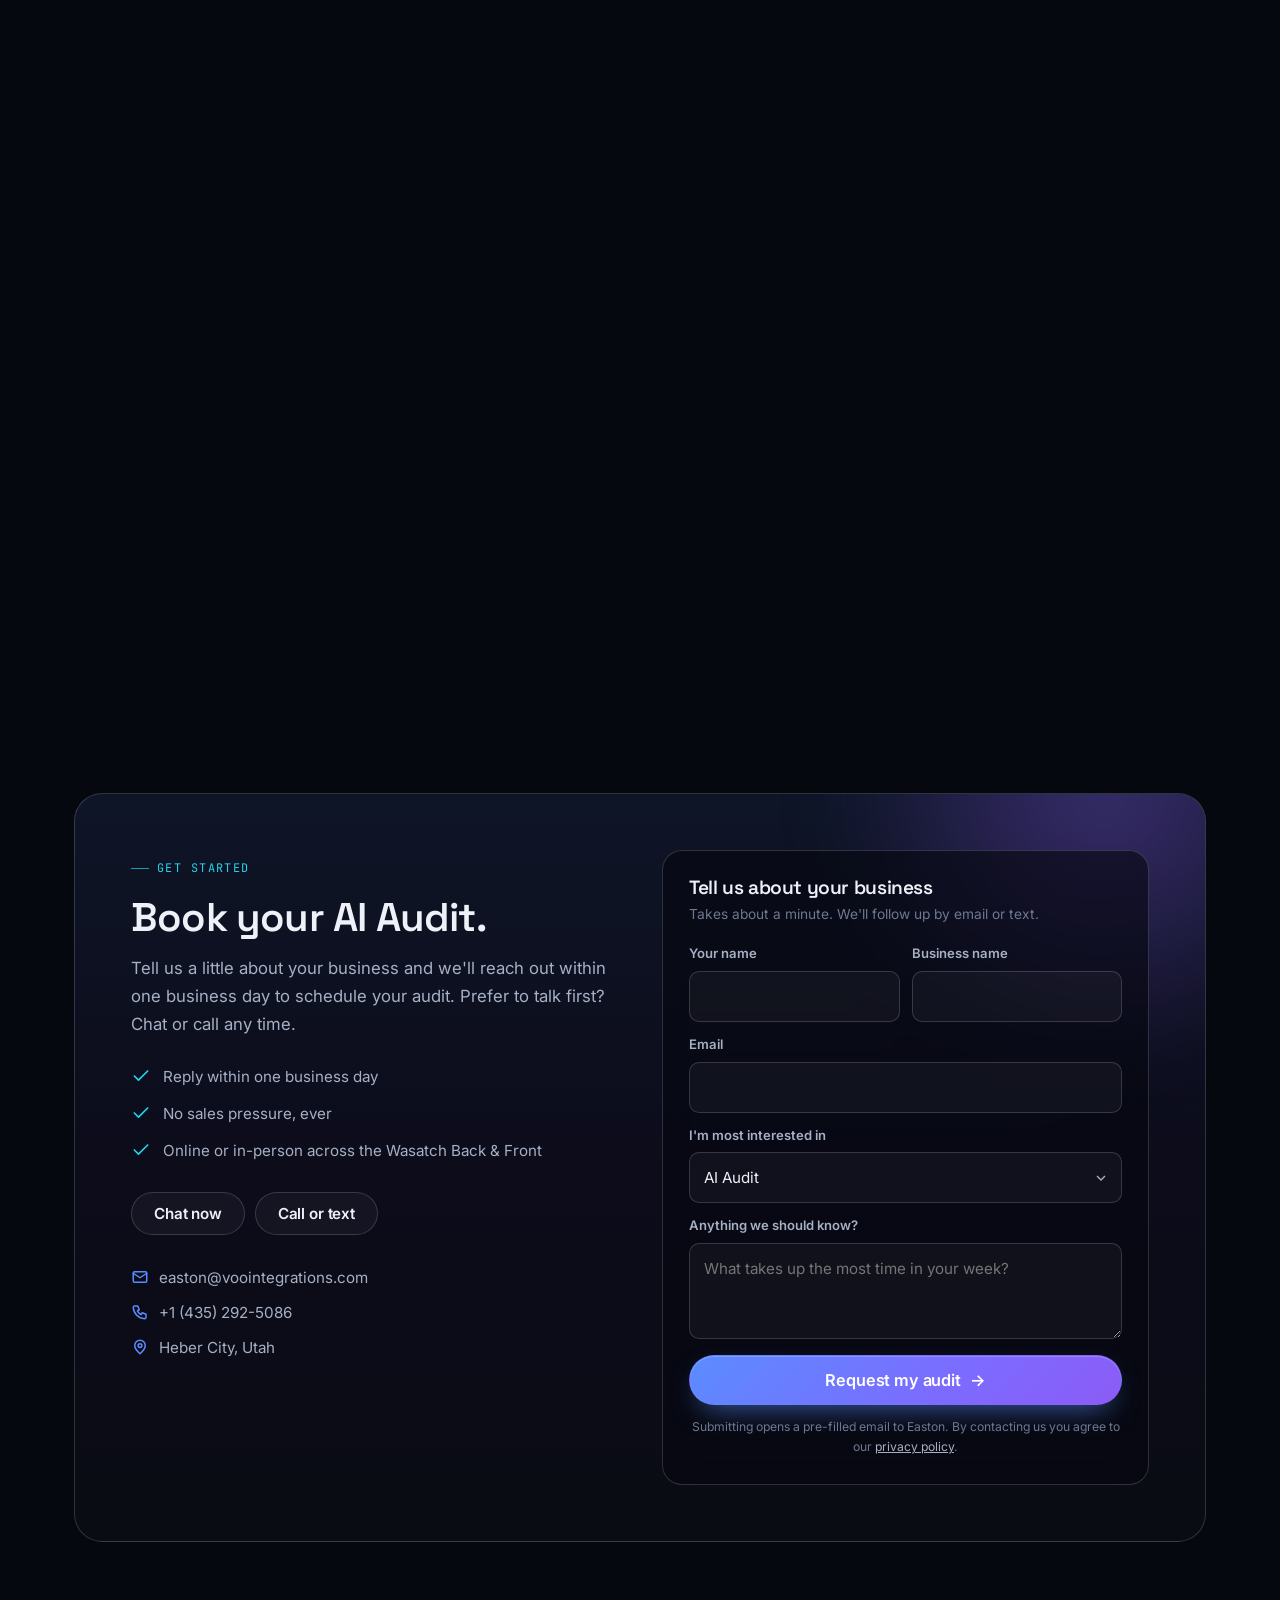
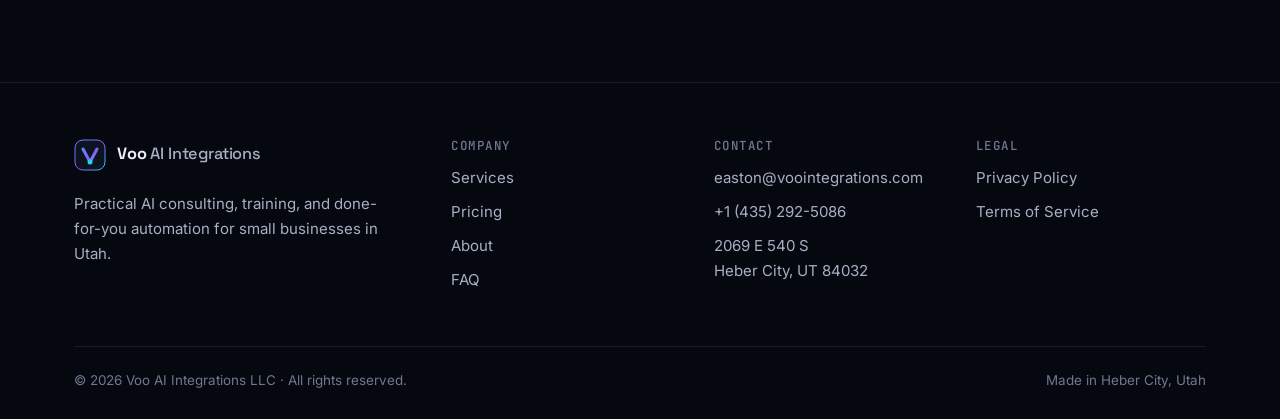
==== commit f89996a9: "Rebuild site with premium dark design, lead form slot, SEO, and shared assets - New index.html: hero" ====
--- a/index.html
+++ b/index.html
@@ -3,856 +3,581 @@
 <head>
 <meta charset="UTF-8">
 <meta name="viewport" content="width=device-width, initial-scale=1.0">
-<title>Voo AI Integrations — AI Systems for Local Businesses</title>
-<meta name="description" content="Voo AI Integrations teaches small businesses how to use AI to save hours every week and grow — hands-on team training, plus done-for-you AI receptionists and review systems.">
+<title>Voo AI Integrations — Practical AI for Utah Small Businesses</title>
+<meta name="description" content="Voo AI Integrations helps Utah small businesses put AI to work: a $150 AI Audit, hands-on team training, and done-for-you systems that win Google reviews and save hours every week. Heber City, Utah.">
+<link rel="canonical" href="https://voointegrations.com/">
+<meta name="theme-color" content="#06080f">
+
+<link rel="icon" type="image/svg+xml" href="/favicon.svg">
+<link rel="apple-touch-icon" href="/apple-touch-icon.png">
+
+<meta property="og:type" content="website">
+<meta property="og:site_name" content="Voo AI Integrations">
+<meta property="og:url" content="https://voointegrations.com/">
+<meta property="og:title" content="Voo AI Integrations — Practical AI for Utah Small Businesses">
+<meta property="og:description" content="A $150 AI Audit, hands-on team training, and done-for-you systems that win Google reviews and save hours every week.">
+<meta property="og:image" content="https://voointegrations.com/og-image.png">
+<meta property="og:image:width" content="1200">
+<meta property="og:image:height" content="630">
+<meta property="og:locale" content="en_US">
+<meta name="twitter:card" content="summary_large_image">
+<meta name="twitter:title" content="Voo AI Integrations — Practical AI for Utah Small Businesses">
+<meta name="twitter:description" content="A $150 AI Audit, hands-on team training, and done-for-you systems that win Google reviews and save hours every week.">
+<meta name="twitter:image" content="https://voointegrations.com/og-image.png">
+
 <link rel="preconnect" href="https://fonts.googleapis.com">
 <link rel="preconnect" href="https://fonts.gstatic.com" crossorigin>
-<link href="https://fonts.googleapis.com/css2?family=Inter:wght@400;500;600;700&family=Orbitron:wght@500;600;700;800&display=swap" rel="stylesheet">
-<style>
-  :root {
-    --bg: #030810;
-    --bg-2: #060d1a;
-    --panel: rgba(10, 22, 40, 0.55);
-    --line: rgba(0, 229, 255, 0.14);
-    --line-bright: rgba(0, 229, 255, 0.45);
-    --cyan: #00e5ff;
-    --blue: #3d7bff;
-    --gold: #ffc861;
-    --text: #eaf6ff;
-    --muted: #8fa8c2;
-    --glow: rgba(0, 229, 255, 0.35);
-  }
-  * { margin: 0; padding: 0; box-sizing: border-box; }
-  html { scroll-behavior: smooth; }
-  body {
-    background: var(--bg); color: var(--text);
-    font-family: 'Inter', system-ui, sans-serif;
-    line-height: 1.65; overflow-x: hidden;
-  }
-  h1, h2, h3, .display { font-family: 'Orbitron', 'Inter', sans-serif; line-height: 1.2; letter-spacing: 0.01em; }
-  a { color: inherit; text-decoration: none; }
-  .container { max-width: 1140px; margin: 0 auto; padding: 0 24px; }
-
-  /* particle canvas */
-  #net {
-    position: fixed; inset: 0; z-index: -3; width: 100%; height: 100%;
-  }
-  .vignette {
-    position: fixed; inset: 0; z-index: -2; pointer-events: none;
-    background:
-      radial-gradient(ellipse 80% 60% at 50% -10%, rgba(0,229,255,0.08), transparent 60%),
-      radial-gradient(ellipse 120% 100% at 50% 120%, rgba(3,8,16,0.9), transparent 60%);
-  }
-
-  /* ---------- Nav ---------- */
-  nav {
-    position: fixed; top: 0; left: 0; right: 0; z-index: 100;
-    background: rgba(3, 8, 16, 0.7); backdrop-filter: blur(16px);
-    border-bottom: 1px solid var(--line);
-  }
-  .nav-inner {
-    max-width: 1140px; margin: 0 auto; padding: 15px 24px;
-    display: flex; align-items: center; justify-content: space-between;
-  }
-  .logo { font-family: 'Orbitron', sans-serif; font-weight: 700; font-size: 1.05rem; display: flex; align-items: center; gap: 11px; letter-spacing: 0.04em; }
-  .logo-mark {
-    width: 34px; height: 34px; position: relative; flex-shrink: 0;
-  }
-  .logo-mark::before, .logo-mark::after {
-    content: ""; position: absolute; border-radius: 50%;
-  }
-  .logo-mark::before {
-    inset: 0; border: 1.5px solid var(--cyan); opacity: 0.7;
-    border-top-color: transparent; animation: spin 3.5s linear infinite;
-  }
-  .logo-mark::after {
-    inset: 9px; background: radial-gradient(circle, #bff4ff 0%, var(--cyan) 55%, transparent 75%);
-    box-shadow: 0 0 14px var(--cyan); animation: corePulse 2.4s ease-in-out infinite;
-  }
-  .logo .accent { color: var(--cyan); }
-  .nav-links { display: flex; gap: 30px; align-items: center; }
-  .nav-links a { color: var(--muted); font-size: 0.92rem; font-weight: 500; transition: color .2s, text-shadow .2s; }
-  .nav-links a:hover { color: var(--cyan); text-shadow: 0 0 12px var(--glow); }
-  .btn {
-    display: inline-block; padding: 13px 28px; font-weight: 600; font-size: 0.95rem;
-    border-radius: 10px; cursor: pointer; border: none; transition: all .2s;
-    font-family: 'Inter', sans-serif;
-  }
-  .btn-primary {
-    background: linear-gradient(135deg, var(--cyan), var(--blue)); color: #02131c;
-    font-weight: 700; box-shadow: 0 0 24px var(--glow);
-  }
-  .btn-primary:hover { transform: translateY(-2px); box-shadow: 0 0 40px var(--glow); }
-  .btn-ghost {
-    background: transparent; color: var(--cyan);
-    border: 1px solid var(--line-bright); box-shadow: inset 0 0 18px rgba(0,229,255,0.06);
-  }
-  .btn-ghost:hover { background: rgba(0,229,255,0.08); transform: translateY(-2px); }
-  .nav-cta { padding: 10px 20px; font-size: 0.88rem; }
-  .menu-toggle { display: none; background: none; border: none; color: var(--cyan); font-size: 1.6rem; cursor: pointer; }
-
-  @keyframes spin { to { transform: rotate(360deg); } }
-  @keyframes spinRev { to { transform: rotate(-360deg); } }
-  @keyframes corePulse { 50% { opacity: 0.55; } }
-
-  /* ---------- Hero ---------- */
-  .hero { padding: 150px 0 90px; position: relative; }
-  .hero-grid {
-    display: grid; grid-template-columns: 1.05fr 0.95fr; gap: 48px; align-items: center;
-  }
-  .sys-tag {
-    display: inline-flex; align-items: center; gap: 10px;
-    font-family: 'Orbitron', sans-serif; font-size: 0.72rem; font-weight: 600;
-    letter-spacing: 0.22em; color: var(--cyan); text-transform: uppercase;
-    padding: 8px 18px; border: 1px solid var(--line-bright); border-radius: 4px;
-    background: rgba(0,229,255,0.05); margin-bottom: 26px;
-  }
-  .sys-tag .dot { width: 7px; height: 7px; border-radius: 50%; background: var(--cyan); box-shadow: 0 0 10px var(--cyan); animation: corePulse 1.6s infinite; }
-  .hero h1 {
-    font-size: clamp(2rem, 4.6vw, 3.3rem); font-weight: 700; margin-bottom: 22px;
-    text-shadow: 0 0 40px rgba(0,229,255,0.18);
-  }
-  .hero h1 .accent { color: var(--cyan); text-shadow: 0 0 30px var(--glow); }
-  .hero p.sub { font-size: 1.1rem; color: var(--muted); max-width: 520px; margin-bottom: 36px; }
-  .hero-ctas { display: flex; gap: 16px; flex-wrap: wrap; }
-
-  /* ---------- AI core ---------- */
-  .core-wrap { display: flex; flex-direction: column; align-items: center; gap: 30px; }
-  .core {
-    position: relative; width: min(380px, 78vw); aspect-ratio: 1;
-    display: grid; place-items: center;
-  }
-  .core .halo {
-    position: absolute; inset: -12%; border-radius: 50%;
-    background: radial-gradient(circle, rgba(0,229,255,0.16) 0%, rgba(0,229,255,0.05) 45%, transparent 70%);
-    animation: haloPulse 4s ease-in-out infinite;
-  }
-  @keyframes haloPulse { 50% { transform: scale(1.06); opacity: 0.75; } }
-  .ring { position: absolute; border-radius: 50%; }
-  .ring-1 {
-    inset: 0; border: 1px dashed rgba(0,229,255,0.4);
-    animation: spin 26s linear infinite;
-  }
-  .ring-2 {
-    inset: 7%; border: 1px solid transparent;
-    border-top: 2px solid var(--cyan); border-right: 2px solid rgba(0,229,255,0.25);
-    animation: spin 7s linear infinite; filter: drop-shadow(0 0 6px var(--cyan));
-  }
-  .ring-3 {
-    inset: 14%; border: 1px dashed rgba(61,123,255,0.45);
-    animation: spinRev 18s linear infinite;
-  }
-  .ring-4 {
-    inset: 21%; border: 1px solid transparent;
-    border-bottom: 2px solid var(--gold); border-left: 2px solid rgba(255,200,97,0.2);
-    animation: spinRev 9s linear infinite; filter: drop-shadow(0 0 5px rgba(255,200,97,0.7));
-  }
-  .ticks { position: absolute; inset: 3.5%; border-radius: 50%; animation: spin 60s linear infinite; }
-  .ticks span {
-    position: absolute; top: 0; left: 50%; width: 1.5px; height: 9px;
-    background: rgba(0,229,255,0.55); transform-origin: 50% calc(min(380px,78vw) * 0.465);
-  }
-  .core-center {
-    position: relative; width: 46%; aspect-ratio: 1; border-radius: 50%;
-    background:
-      radial-gradient(circle at 38% 34%, #eaffff 0%, #7deeff 18%, #00cdf0 45%, #0468a8 75%, #032c4e 100%);
-    box-shadow:
-      0 0 34px rgba(0,229,255,0.55),
-      0 0 90px rgba(0,229,255,0.28),
-      inset 0 0 30px rgba(255,255,255,0.25);
-    animation: breathe 3.2s ease-in-out infinite;
-    display: grid; place-items: center;
-  }
-  @keyframes breathe { 50% { box-shadow: 0 0 50px rgba(0,229,255,0.75), 0 0 120px rgba(0,229,255,0.4), inset 0 0 36px rgba(255,255,255,0.3); transform: scale(1.025); } }
-  .core-center .iris {
-    width: 52%; aspect-ratio: 1; border-radius: 50%;
-    border: 2px solid rgba(255,255,255,0.55);
-    border-left-color: transparent; border-right-color: transparent;
-    animation: spin 5s linear infinite;
-  }
-  .hud-chip {
-    position: absolute; padding: 8px 14px; border-radius: 6px;
-    background: rgba(4, 16, 30, 0.82); border: 1px solid var(--line-bright);
-    font-family: 'Orbitron', sans-serif; font-size: 0.62rem; font-weight: 600;
-    letter-spacing: 0.14em; color: var(--cyan); white-space: nowrap;
-    box-shadow: 0 0 18px rgba(0,229,255,0.15); backdrop-filter: blur(4px);
-  }
-  .chip-1 { top: 6%; right: -4%; animation: float 5s ease-in-out infinite; }
-  .chip-2 { bottom: 14%; left: -9%; animation: float 6s ease-in-out 1.2s infinite; }
-  .chip-3 { top: 42%; right: -15%; color: var(--gold); border-color: rgba(255,200,97,0.4); box-shadow: 0 0 18px rgba(255,200,97,0.12); animation: float 5.5s ease-in-out 0.6s infinite; }
-  @keyframes float { 50% { transform: translateY(-9px); } }
-
-  .console {
-    width: min(380px, 88vw);
-    background: rgba(4, 14, 26, 0.8); border: 1px solid var(--line);
-    border-radius: 8px; padding: 14px 18px; backdrop-filter: blur(6px);
-    font-family: 'Consolas', 'Menlo', monospace; font-size: 0.82rem; color: var(--muted);
-  }
-  .console .bar { display: flex; gap: 6px; margin-bottom: 10px; }
-  .console .bar i { width: 8px; height: 8px; border-radius: 50%; background: rgba(0,229,255,0.25); }
-  .console .bar i:first-child { background: var(--cyan); box-shadow: 0 0 8px var(--cyan); }
-  .console .line { min-height: 1.4em; }
-  .console .prompt { color: var(--cyan); }
-  .console .caret { display: inline-block; width: 7px; height: 1em; background: var(--cyan); vertical-align: text-bottom; animation: blink 0.9s steps(1) infinite; margin-left: 2px; }
-  @keyframes blink { 50% { opacity: 0; } }
-
-  /* ---------- Sections ---------- */
-  section { padding: 96px 0; position: relative; }
-  .sec-head { margin-bottom: 54px; }
-  .sec-tag {
-    font-family: 'Orbitron', sans-serif; font-size: 0.7rem; font-weight: 600;
-    letter-spacing: 0.26em; text-transform: uppercase; color: var(--cyan); margin-bottom: 16px;
-    display: flex; align-items: center; gap: 12px;
-  }
-  .sec-tag::before { content: ""; width: 34px; height: 1px; background: var(--line-bright); }
-  .center .sec-tag { justify-content: center; }
-  .center .sec-tag::after { content: ""; width: 34px; height: 1px; background: var(--line-bright); }
-  .sec-title { font-size: clamp(1.6rem, 3.6vw, 2.3rem); font-weight: 700; margin-bottom: 14px; }
-  .sec-sub { color: var(--muted); font-size: 1.05rem; max-width: 640px; }
-  .center { text-align: center; }
-  .center .sec-sub { margin: 0 auto; }
-
-  /* ---------- Panels (shared card) ---------- */
-  .panel {
-    position: relative; background: var(--panel); border: 1px solid var(--line);
-    border-radius: 12px; backdrop-filter: blur(8px);
-    transition: transform .25s, border-color .25s, box-shadow .25s;
-  }
-  .panel:hover { transform: translateY(-6px); border-color: var(--line-bright); box-shadow: 0 0 34px rgba(0,229,255,0.1); }
-  .panel .corner {
-    position: absolute; width: 14px; height: 14px; pointer-events: none;
-    border-color: var(--line-bright); border-style: solid;
-  }
-  .corner.tl { top: -1px; left: -1px; border-width: 2px 0 0 2px; border-radius: 12px 0 0 0; }
-  .corner.br { bottom: -1px; right: -1px; border-width: 0 2px 2px 0; border-radius: 0 0 12px 0; }
-
-  /* problem strip */
-  .problem-grid { display: grid; grid-template-columns: repeat(3, 1fr); gap: 20px; }
-  .problem-card { padding: 28px; font-size: 0.96rem; color: var(--muted); }
-  .problem-card strong { color: var(--text); display: block; margin-bottom: 8px; font-size: 1.02rem; }
-
-  /* services */
-  .services-grid { display: grid; grid-template-columns: repeat(3, 1fr); gap: 24px; }
-  .service-card { padding: 34px 28px; }
-  .service-icon {
-    width: 54px; height: 54px; border-radius: 10px; display: grid; place-items: center;
-    font-size: 24px; margin-bottom: 20px;
-    background: rgba(0,229,255,0.07); border: 1px solid var(--line-bright);
-    box-shadow: inset 0 0 16px rgba(0,229,255,0.08), 0 0 16px rgba(0,229,255,0.08);
-  }
-  .service-card h3 { font-size: 1.05rem; margin-bottom: 12px; letter-spacing: 0.03em; }
-  .service-card p { color: var(--muted); font-size: 0.95rem; margin-bottom: 18px; }
-  .service-card ul { list-style: none; }
-  .service-card li { color: var(--muted); font-size: 0.9rem; padding: 5px 0 5px 24px; position: relative; }
-  .service-card li::before { content: "▸"; position: absolute; left: 4px; color: var(--cyan); }
-  .soon-tag {
-    display: inline-block; margin-left: 9px; vertical-align: middle;
-    font-family: 'Orbitron', sans-serif; font-size: 0.54rem; font-weight: 700;
-    letter-spacing: 0.14em; padding: 4px 9px; border-radius: 3px;
-    color: var(--muted); background: rgba(143,168,194,0.1);
-    border: 1px solid rgba(143,168,194,0.3);
-  }
-
-  /* how */
-  .how { background: linear-gradient(180deg, transparent, rgba(0,229,255,0.03), transparent); }
-  .steps { display: grid; grid-template-columns: repeat(3, 1fr); gap: 24px; }
-  .step { padding: 30px 26px; }
-  .step-num {
-    font-family: 'Orbitron', sans-serif; font-size: 2rem; font-weight: 700;
-    color: var(--cyan); text-shadow: 0 0 20px var(--glow); margin-bottom: 12px;
-  }
-  .step h3 { font-size: 1.02rem; margin-bottom: 10px; letter-spacing: 0.03em; }
-  .step p { color: var(--muted); font-size: 0.93rem; }
-
-  /* pricing */
-  .pricing-grid { display: grid; grid-template-columns: repeat(4, 1fr); gap: 18px; align-items: stretch; }
-  .price-card { padding: 32px 24px; display: flex; flex-direction: column; }
-
-  /* coming soon teaser */
-  .coming-soon {
-    display: flex; align-items: center; gap: 22px; padding: 26px 30px; margin-bottom: 22px;
-    background: rgba(10, 22, 40, 0.32); border-style: dashed; border-color: rgba(143,168,194,0.28);
-    opacity: 0.78; transition: opacity .25s;
-  }
-  .coming-soon:hover { opacity: 1; transform: none; box-shadow: none; border-color: rgba(143,168,194,0.4); }
-  .cs-icon {
-    width: 50px; height: 50px; border-radius: 10px; display: grid; place-items: center;
-    font-size: 22px; flex-shrink: 0; filter: grayscale(0.65);
-    background: rgba(143,168,194,0.07); border: 1px solid rgba(143,168,194,0.22);
-  }
-  .cs-body { flex: 1; min-width: 0; }
-  .cs-body h3 {
-    font-family: 'Orbitron', sans-serif; font-size: 0.95rem; font-weight: 600;
-    letter-spacing: 0.06em; color: var(--muted); margin-bottom: 5px;
-  }
-  .cs-body p { color: var(--muted); font-size: 0.9rem; opacity: 0.85; }
-  .cs-badge {
-    font-family: 'Orbitron', sans-serif; font-size: 0.62rem; font-weight: 700;
-    letter-spacing: 0.16em; padding: 7px 15px; border-radius: 4px; white-space: nowrap;
-    color: var(--muted); background: rgba(143,168,194,0.1);
-    border: 1px solid rgba(143,168,194,0.3); flex-shrink: 0;
-  }
-  .price-card.featured {
-    border-color: var(--line-bright);
-    background: linear-gradient(180deg, rgba(0,229,255,0.09), rgba(10,22,40,0.55));
-    box-shadow: 0 0 44px rgba(0,229,255,0.14);
-  }
-  .badge {
-    position: absolute; top: -12px; left: 50%; transform: translateX(-50%);
-    background: linear-gradient(135deg, var(--cyan), var(--blue)); color: #02131c;
-    font-family: 'Orbitron', sans-serif; font-size: 0.62rem; font-weight: 700;
-    letter-spacing: 0.16em; padding: 6px 16px; border-radius: 4px; white-space: nowrap;
-    box-shadow: 0 0 18px var(--glow);
-  }
-  .plan-name { font-family: 'Orbitron', sans-serif; font-weight: 600; font-size: 0.95rem; letter-spacing: 0.06em; margin-bottom: 6px; }
-  .plan-for { color: var(--muted); font-size: 0.86rem; margin-bottom: 22px; }
-  .price { font-family: 'Orbitron', sans-serif; font-size: 1.95rem; font-weight: 700; color: var(--text); text-shadow: 0 0 26px rgba(0,229,255,0.25); }
-  .price small { font-size: 0.9rem; color: var(--muted); font-weight: 500; font-family: 'Inter', sans-serif; }
-  .price-note { color: var(--muted); font-size: 0.8rem; margin: 6px 0 22px; }
-  .price-card ul { list-style: none; margin-bottom: 26px; flex: 1; }
-  .price-card li { color: var(--muted); font-size: 0.88rem; padding: 6px 0 6px 22px; position: relative; }
-  .price-card li::before { content: "▸"; position: absolute; left: 4px; color: var(--cyan); }
-  .price-card .btn { text-align: center; }
-
-  /* FAQ */
-  .faq-list { max-width: 740px; margin: 0 auto; }
-  details {
-    background: var(--panel); border: 1px solid var(--line); border-radius: 10px;
-    margin-bottom: 12px; overflow: hidden; backdrop-filter: blur(8px);
-    transition: border-color .2s;
-  }
-  details[open] { border-color: var(--line-bright); }
-  summary {
-    padding: 19px 24px; cursor: pointer; font-weight: 600; font-size: 0.98rem;
-    list-style: none; display: flex; justify-content: space-between; align-items: center; gap: 16px;
-  }
-  summary::-webkit-details-marker { display: none; }
-  summary::after { content: "+"; color: var(--cyan); font-size: 1.35rem; transition: transform .2s; flex-shrink: 0; }
-  details[open] summary::after { transform: rotate(45deg); }
-  details p { padding: 0 24px 20px; color: var(--muted); font-size: 0.95rem; }
-
-  /* CTA */
-  .cta-box {
-    padding: 56px 46px; border-radius: 16px;
-    border: 1px solid var(--line-bright);
-    background:
-      radial-gradient(ellipse 60% 80% at 50% 0%, rgba(0,229,255,0.12), transparent 65%),
-      var(--panel);
-    backdrop-filter: blur(8px); position: relative; overflow: hidden;
-  }
-  .cta-box h2 { font-size: clamp(1.5rem, 3.4vw, 2.2rem); margin-bottom: 16px; }
-  .cta-box p { color: var(--muted); font-size: 1.02rem; margin-bottom: 26px; }
-
-  /* contact / chat */
-  .contact-grid { display: grid; grid-template-columns: 1fr 1fr; gap: 52px; align-items: center; }
-  .contact-actions { display: flex; gap: 14px; flex-wrap: wrap; margin-bottom: 30px; }
-  .contact-direct { display: flex; flex-direction: column; gap: 12px; }
-  .contact-direct a, .contact-direct span { color: var(--muted); font-size: 0.92rem; }
-  .contact-direct a:hover { color: var(--cyan); }
-
-  .chat-prompt {
-    background: rgba(3, 10, 20, 0.55); border: 1px solid var(--line);
-    border-radius: 14px; padding: 26px 24px;
-  }
-  .chat-prompt-head {
-    display: flex; align-items: center; gap: 10px; margin-bottom: 6px;
-    font-family: 'Orbitron', sans-serif; font-size: 0.78rem; font-weight: 600;
-    letter-spacing: 0.14em; text-transform: uppercase; color: var(--cyan);
-  }
-  .chat-dot {
-    width: 8px; height: 8px; border-radius: 50%; background: #4ade80;
-    box-shadow: 0 0 9px rgba(74,222,128,0.9); animation: corePulse 1.8s infinite;
-  }
-  .chat-prompt-sub { color: var(--muted); font-size: 0.88rem; margin-bottom: 18px !important; }
-  .chat-starters { display: flex; flex-direction: column; gap: 10px; }
-  .starter {
-    text-align: left; width: 100%; cursor: pointer;
-    background: rgba(0,229,255,0.05); border: 1px solid var(--line);
-    color: var(--text); font-family: 'Inter', sans-serif; font-size: 0.9rem;
-    padding: 13px 16px; border-radius: 9px; line-height: 1.45;
-    transition: border-color .18s, background .18s, transform .18s;
-  }
-  .starter:hover {
-    border-color: var(--line-bright); background: rgba(0,229,255,0.1);
-    transform: translateX(3px);
-  }
-  .starter::after { content: " →"; color: var(--cyan); }
-
-  @media (max-width: 880px) {
-    .contact-grid { grid-template-columns: 1fr; gap: 34px; }
-    .cta-box { padding: 40px 26px; }
-  }
-
-  footer { border-top: 1px solid var(--line); padding: 54px 0 32px; }
-  .footer-grid {
-    max-width: 1140px; margin: 0 auto; padding: 0 24px;
-    display: grid; grid-template-columns: 1.5fr 1fr 1fr; gap: 40px;
-  }
-  .footer-brand p { color: var(--muted); font-size: 0.88rem; margin-top: 14px; max-width: 300px; }
-  .footer-col h4 {
-    font-family: 'Orbitron', sans-serif; font-size: 0.72rem; font-weight: 600;
-    letter-spacing: 0.18em; color: var(--cyan); text-transform: uppercase; margin-bottom: 16px;
-  }
-  .footer-col p, .footer-col a { color: var(--muted); font-size: 0.88rem; display: block; margin-bottom: 9px; }
-  .footer-col a:hover { color: var(--cyan); }
-  .footer-bottom {
-    max-width: 1140px; margin: 40px auto 0; padding: 22px 24px 0;
-    border-top: 1px solid var(--line); color: var(--muted); font-size: 0.82rem;
-  }
-  @media (max-width: 800px) {
-    .footer-grid { grid-template-columns: 1fr; gap: 32px; }
-    .footer-brand p { max-width: none; }
-  }
-
-  /* reveal */
-  .reveal { opacity: 0; transform: translateY(26px); transition: opacity .7s ease, transform .7s ease; }
-  .reveal.visible { opacity: 1; transform: none; }
-
-  @media (max-width: 940px) {
-    .hero { padding: 130px 0 70px; }
-    .hero-grid { grid-template-columns: 1fr; gap: 56px; text-align: center; }
-    .hero p.sub { margin-left: auto; margin-right: auto; }
-    .hero-ctas { justify-content: center; }
-    .sec-tag { justify-content: center; }
-    .sec-tag::after { content: ""; width: 34px; height: 1px; background: var(--line-bright); }
-    .sec-head { text-align: center; }
-    .sec-sub { margin: 0 auto; }
-    .services-grid, .steps, .problem-grid { grid-template-columns: 1fr; }
-    .nav-links { display: none; }
-    .nav-links.open {
-      display: flex; flex-direction: column; position: absolute; top: 100%; left: 0; right: 0;
-      background: rgba(3,8,16,0.97); padding: 24px; gap: 20px;
-      border-bottom: 1px solid var(--line);
-    }
-    .menu-toggle { display: block; }
-    section { padding: 70px 0; }
-    .chip-2 { left: 0; } .chip-3 { right: 0; }
-  }
-
-  @media (max-width: 1120px) {
-    .pricing-grid { grid-template-columns: repeat(2, 1fr); gap: 20px; }
-  }
-  @media (max-width: 640px) {
-    .pricing-grid { grid-template-columns: 1fr; }
-    .coming-soon { flex-wrap: wrap; gap: 16px; padding: 24px; }
-    .cs-body { flex-basis: 100%; order: 3; }
-  }
-</style>
+<link href="https://fonts.googleapis.com/css2?family=Space+Grotesk:wght@500;600;700&family=Inter:wght@400;500;600&family=JetBrains+Mono:wght@400;500&display=swap" rel="stylesheet">
+<link rel="stylesheet" href="/assets/css/site.css">
+
+<!-- ANALYTICS: paste your Google Analytics 4 / Plausible / Meta Pixel snippet here -->
+
+<script type="application/ld+json">
+{
+  "@context": "https://schema.org",
+  "@type": "ProfessionalService",
+  "name": "Voo AI Integrations",
+  "url": "https://voointegrations.com/",
+  "image": "https://voointegrations.com/og-image.png",
+  "description": "AI consulting, training, and automation for small businesses in Utah.",
+  "telephone": "+14352925086",
+  "email": "easton@voointegrations.com",
+  "priceRange": "$150 - $1,000",
+  "founder": { "@type": "Person", "name": "Easton Brown" },
+  "address": {
+    "@type": "PostalAddress",
+    "streetAddress": "2069 E 540 S",
+    "addressLocality": "Heber City",
+    "addressRegion": "UT",
+    "postalCode": "84032",
+    "addressCountry": "US"
+  },
+  "areaServed": [
+    { "@type": "City", "name": "Heber City" },
+    { "@type": "City", "name": "Park City" },
+    { "@type": "City", "name": "Provo" },
+    { "@type": "City", "name": "Salt Lake City" },
+    { "@type": "State", "name": "Utah" }
+  ],
+  "makesOffer": [
+    { "@type": "Offer", "name": "AI Audit", "price": "150", "priceCurrency": "USD" },
+    { "@type": "Offer", "name": "Automated Review Engine", "price": "197", "priceCurrency": "USD" },
+    { "@type": "Offer", "name": "AI Training Workshop", "price": "500", "priceCurrency": "USD" },
+    { "@type": "Offer", "name": "Website Build", "price": "600", "priceCurrency": "USD" }
+  ]
+}
+</script>
+<script type="application/ld+json">
+{
+  "@context": "https://schema.org",
+  "@type": "FAQPage",
+  "mainEntity": [
+    { "@type": "Question", "name": "What happens during the AI Audit?", "acceptedAnswer": { "@type": "Answer", "text": "We spend 30 to 45 minutes learning how your business runs today, then hand you a clear written report on where AI could save you real time and money. No jargon, no pressure, no obligation to buy anything." } },
+    { "@type": "Question", "name": "Do I need to be techy for any of this?", "acceptedAnswer": { "@type": "Answer", "text": "Not at all. We handle the setup and maintenance, and training is built around the work your team already does." } },
+    { "@type": "Question", "name": "How fast will I see results?", "acceptedAnswer": { "@type": "Answer", "text": "The review engine starts sending requests the day it goes live, so new Google reviews typically begin within the first couple of weeks. Training pays off the same week your team learns the workflows." } },
+    { "@type": "Question", "name": "Is asking customers for reviews allowed?", "acceptedAnswer": { "@type": "Answer", "text": "Yes. Politely asking your real customers for honest reviews is fine. We never post fake reviews or offer incentives, which is what gets businesses in trouble." } },
+    { "@type": "Question", "name": "Do you work outside Heber City?", "acceptedAnswer": { "@type": "Answer", "text": "Yes. In-person work covers the Wasatch Back and Wasatch Front, including Park City, Provo, and Salt Lake City. Everything can also be done online." } },
+    { "@type": "Question", "name": "You are a new company. Why should I trust you?", "acceptedAnswer": { "@type": "Answer", "text": "Because nothing is hidden: fixed published prices, a written audit report you keep whether or not you continue, month-to-month plans, and the founder's direct phone number." } },
+    { "@type": "Question", "name": "What if I want to cancel?", "acceptedAnswer": { "@type": "Answer", "text": "There are no long-term contracts. Monthly plans are month-to-month and you can cancel anytime." } }
+  ]
+}
+</script>
 </head>
 <body>
 
-<canvas id="net"></canvas>
-<div class="vignette"></div>
-
-<nav>
-  <div class="nav-inner">
-    <a href="#" class="logo"><span class="logo-mark"></span>VOO<span class="accent">&nbsp;AI</span>&nbsp;INTEGRATIONS</a>
-    <button class="menu-toggle" aria-label="Menu" onclick="document.getElementById('navLinks').classList.toggle('open')">☰</button>
+<a class="skip-link" href="#main">Skip to content</a>
+
+<div class="atmosphere" aria-hidden="true">
+  <div class="aurora aurora-1"></div>
+  <div class="aurora aurora-2"></div>
+  <div class="aurora aurora-3"></div>
+</div>
+
+<!-- BEGIN shared:nav -->
+<header class="nav" id="nav">
+  <nav class="container nav-inner" aria-label="Primary">
+    <a href="/" class="logo" aria-label="Voo AI Integrations home">
+      <svg class="logo-mark" viewBox="0 0 64 64" aria-hidden="true">
+        <defs>
+          <linearGradient id="lg" x1="0" y1="0" x2="1" y2="1">
+            <stop offset="0" stop-color="#5b8cff"/><stop offset=".55" stop-color="#8b5cf6"/><stop offset="1" stop-color="#22d3ee"/>
+          </linearGradient>
+        </defs>
+        <rect x="2" y="2" width="60" height="60" rx="16" fill="#0e1322" stroke="url(#lg)" stroke-width="2"/>
+        <path d="M18 20 32 46 46 20" fill="none" stroke="url(#lg)" stroke-width="6" stroke-linecap="round" stroke-linejoin="round"/>
+        <circle cx="32" cy="46" r="5" fill="#22d3ee"/>
+      </svg>
+      <span>Voo <span class="dim">AI Integrations</span></span>
+    </a>
+    <button class="menu-toggle" id="menuToggle" aria-expanded="false" aria-controls="navLinks" aria-label="Open menu"><span></span></button>
     <div class="nav-links" id="navLinks">
       <a href="#services">Services</a>
-      <a href="#how">How It Works</a>
+      <a href="#how">How it works</a>
       <a href="#pricing">Pricing</a>
+      <a href="#about">About</a>
       <a href="#faq">FAQ</a>
-      <a href="#contact" class="btn btn-primary nav-cta js-open-chat">Get Started</a>
-    </div>
-  </div>
-</nav>
-
-<header class="hero">
+      <a href="#contact" class="btn btn-primary btn-sm">Book an AI Audit</a>
+    </div>
+  </nav>
+</header>
+<!-- END shared:nav -->
+
+<main id="main">
+
+<!-- ============ HERO ============ -->
+<section class="hero" aria-labelledby="hero-title">
   <div class="container hero-grid">
     <div>
-      <h1>Your business could be doing so much more with <span class="accent">AI.</span> We'll show you how.</h1>
-      <p class="sub">Voo AI Integrations teaches small businesses how to actually use AI — hands-on training that saves your team hours every week, plus done-for-you systems that answer your calls and win you reviews while you focus on growing.</p>
+      <div class="pill"><span class="dot"></span><b>Now taking founding clients</b> · Heber City, Utah</div>
+      <h1 id="hero-title">Put AI to work in your business. <span class="grad">We handle the setup.</span></h1>
+      <p class="lede">Voo AI Integrations helps Utah small businesses use AI the practical way: an honest audit of where you're losing time, hands-on training for your team, and done-for-you systems that win Google reviews while you focus on the work.</p>
       <div class="hero-ctas">
-        <a href="#pricing" class="btn btn-primary">See Plans &amp; Pricing</a>
-        <a href="#services" class="btn btn-ghost">Explore Services</a>
-      </div>
-    </div>
-    <div class="core-wrap">
-      <div class="core">
-        <div class="halo"></div>
-        <div class="ring ring-1"></div>
-        <div class="ring ring-2"></div>
-        <div class="ring ring-3"></div>
-        <div class="ring ring-4"></div>
-        <div class="ticks" id="ticks"></div>
-        <div class="core-center"><div class="iris"></div></div>
-        <div class="hud-chip chip-1">● CALL ANSWERED</div>
-        <div class="hud-chip chip-2">24/7 ONLINE</div>
-        <div class="hud-chip chip-3">★ NEW 5-STAR REVIEW</div>
-      </div>
-      <div class="console">
-        <div class="bar"><i></i><i></i><i></i></div>
-        <div class="line"><span class="prompt">voo&gt;</span> <span id="typeline"></span><span class="caret"></span></div>
-      </div>
-    </div>
-  </div>
-</header>
-
-<div class="container reveal">
-  <div class="problem-grid">
-    <div class="panel problem-card"><span class="corner tl"></span><span class="corner br"></span><strong>Your team is losing hours to busywork</strong>Emails, scheduling, quotes, follow-ups — AI can do most of it in minutes. But only if someone shows your team how. That's exactly what we do.</div>
-    <div class="panel problem-card"><span class="corner tl"></span><span class="corner br"></span><strong>Missed calls = missed money</strong>Every unanswered call is a customer who likely books with the next business on Google. Your phone should work as hard as you do.</div>
-    <div class="panel problem-card"><span class="corner tl"></span><span class="corner br"></span><strong>The AI head start is real</strong>Businesses that learn AI first get the speed, the savings, and the customers. The ones that wait end up playing catch-up.</div>
+        <a href="#contact" class="btn btn-primary btn-lg">Book a $150 AI Audit <span class="arrow">→</span></a>
+        <button type="button" class="btn btn-ghost btn-lg js-open-chat">Chat with Easton</button>
+      </div>
+      <div class="hero-meta">
+        <span><svg viewBox="0 0 24 24" fill="none" stroke="currentColor" stroke-width="2.5" stroke-linecap="round" stroke-linejoin="round" aria-hidden="true"><path d="M20 6 9 17l-5-5"/></svg>Fixed, published prices</span>
+        <span><svg viewBox="0 0 24 24" fill="none" stroke="currentColor" stroke-width="2.5" stroke-linecap="round" stroke-linejoin="round" aria-hidden="true"><path d="M20 6 9 17l-5-5"/></svg>No long-term contracts</span>
+        <span><svg viewBox="0 0 24 24" fill="none" stroke="currentColor" stroke-width="2.5" stroke-linecap="round" stroke-linejoin="round" aria-hidden="true"><path d="M20 6 9 17l-5-5"/></svg>In-person across the Wasatch Back &amp; Front</span>
+      </div>
+    </div>
+
+    <div class="preview-wrap" aria-hidden="true">
+      <div class="chip chip-1"><span class="dot" style="background:#fbbf24"></span>New 5-star review on Google</div>
+      <div class="chip chip-2"><span class="dot" style="background:#34d399"></span>Missed call → text sent in 30s</div>
+      <div class="preview">
+        <div class="preview-bar">
+          <div class="dots"><i></i><i></i><i></i></div>
+          <span class="tag">Voo · your business, on autopilot</span>
+        </div>
+        <div class="preview-grid">
+          <div class="tile">
+            <div class="label">Hours saved this week</div>
+            <div class="big">11.5<small>hrs</small></div>
+            <div class="bars"><i></i><i></i><i></i><i></i><i></i><i></i><i></i></div>
+          </div>
+          <div class="tile">
+            <div class="label">Google reviews · 30 days</div>
+            <div class="big">+14</div>
+            <div class="stars" style="margin-top:10px">★★★★★</div>
+            <p style="font-size:.8rem;color:var(--muted);margin-top:8px">4.9 average · 100% replied to</p>
+          </div>
+          <div class="tile wide">
+            <div class="label">Automation feed</div>
+            <div class="feed">
+              <div class="feed-item"><span class="ic msg">✉</span><span><b>Review request</b> texted after job #218 completed</span><time>2:14 PM</time></div>
+              <div class="feed-item active"><span class="ic star">★</span><span><b>New 5-star review</b> · AI reply drafted for approval</span><time>3:02 PM</time></div>
+              <div class="feed-item"><span class="ic ok">✓</span><span><b>Missed call</b> from new lead · instant text-back sent</span><time>4:41 PM</time></div>
+            </div>
+          </div>
+        </div>
+        <p class="preview-note">Illustrative example of the systems we install. Numbers are sample data.</p>
+      </div>
+    </div>
+  </div>
+</section>
+
+<!-- ============ TOOLS STRIP ============ -->
+<div class="tools reveal">
+  <div class="container tools-inner">
+    <span class="lbl">Built on tools you may already know</span>
+    <span class="tool"><svg viewBox="0 0 24 24" fill="none" stroke="currentColor" stroke-width="2" stroke-linecap="round" stroke-linejoin="round" aria-hidden="true"><rect x="3" y="3" width="18" height="18" rx="4"/><path d="M8 12h8M12 8v8"/></svg>GoHighLevel</span>
+    <span class="tool"><svg viewBox="0 0 24 24" fill="none" stroke="currentColor" stroke-width="2" stroke-linecap="round" stroke-linejoin="round" aria-hidden="true"><path d="M12 21s7-6.2 7-11a7 7 0 0 0-14 0c0 4.8 7 11 7 11Z"/><circle cx="12" cy="10" r="2.5"/></svg>Google Business Profile</span>
+    <span class="tool"><svg viewBox="0 0 24 24" fill="none" stroke="currentColor" stroke-width="2" stroke-linecap="round" stroke-linejoin="round" aria-hidden="true"><path d="M12 3v3M12 18v3M3 12h3M18 12h3M5.6 5.6l2.1 2.1M16.3 16.3l2.1 2.1M5.6 18.4l2.1-2.1M16.3 7.7l2.1-2.1"/><circle cx="12" cy="12" r="4"/></svg>ChatGPT &amp; Claude</span>
+    <span class="tool"><svg viewBox="0 0 24 24" fill="none" stroke="currentColor" stroke-width="2" stroke-linecap="round" stroke-linejoin="round" aria-hidden="true"><path d="M4 5h16v11H8l-4 4V5Z"/><path d="M8 9h8M8 12h5"/></svg>SMS &amp; email automation</span>
   </div>
 </div>
 
-<section id="services">
+<!-- ============ PROBLEM ============ -->
+<section id="problem" aria-labelledby="problem-title">
+  <div class="container">
+    <div class="sec-head reveal">
+      <div class="eyebrow">Sound familiar?</div>
+      <h2 class="sec-title" id="problem-title">Small businesses don't lose to competitors. <span class="grad">They lose to busywork.</span></h2>
+    </div>
+    <div class="problems">
+      <div class="card problem reveal" data-delay="1">
+        <div class="num">01</div>
+        <h3>Happy customers who never leave a review</h3>
+        <p>Most people mean to and forget. Meanwhile the business down the street with 40 more Google reviews gets the call.</p>
+      </div>
+      <div class="card problem reveal" data-delay="2">
+        <div class="num">02</div>
+        <h3>Calls missed while you're doing the job</h3>
+        <p>Every unanswered call is a customer who likely books with the next name on the list. A fast text back changes that.</p>
+      </div>
+      <div class="card problem reveal" data-delay="3">
+        <div class="num">03</div>
+        <h3>Hours a week spent on emails, quotes, and scheduling</h3>
+        <p>AI is genuinely good at this work. It just needs someone to set it up around how your business actually runs.</p>
+      </div>
+    </div>
+  </div>
+</section>
+
+<!-- ============ SERVICES ============ -->
+<section id="services" aria-labelledby="services-title">
   <div class="container">
     <div class="sec-head center reveal">
-      <div class="sec-tag">What We Do</div>
-      <h2 class="sec-title">We teach it. We build it. You grow.</h2>
-      <p class="sec-sub">Start with hands-on AI training that gives your team hours back every week — then let our done-for-you systems handle the phones and the reviews.</p>
-    </div>
-    <div class="services-grid">
-      <div class="panel service-card reveal">
-        <span class="corner tl"></span><span class="corner br"></span>
-        <div class="service-icon">🎓</div>
-        <h3>AI TRAINING FOR YOUR TEAM</h3>
-        <p>We come in and teach your employees how to actually use AI in their day-to-day work — writing, scheduling, customer service, and more. Practical, not techy, and built around your workflows.</p>
-        <ul>
-          <li>Hands-on workshop tailored to your business</li>
-          <li>Ready-to-use AI playbooks for your team</li>
-          <li>Real time-saving workflows, not theory</li>
-          <li>Follow-up support included</li>
+      <div class="eyebrow">What we do</div>
+      <h2 class="sec-title" id="services-title">We find it. We build it. <span class="grad">You grow.</span></h2>
+      <p class="sec-sub">Start with an audit so you know exactly what's worth automating. Then we train your team, install the systems, or both.</p>
+    </div>
+    <div class="bento">
+      <div class="card featured span-4 reveal">
+        <div class="card-head">
+          <div class="svc-icon"><svg viewBox="0 0 24 24" fill="none" stroke="currentColor" stroke-width="2" stroke-linecap="round" stroke-linejoin="round" aria-hidden="true"><circle cx="11" cy="11" r="7"/><path d="m20 20-3.5-3.5M8 11h6M11 8v6"/></svg></div>
+          <span class="tag tag-brand">Start here</span>
+        </div>
+        <h3>AI Audit</h3>
+        <p>A 30 to 45 minute deep dive into how your business runs today, followed by a written report that shows exactly where AI can save you time and money, what to do first, and what it would cost.</p>
+        <ul class="checks">
+          <li>Written report you keep, whether or not you continue</li>
+          <li>Prioritized list of what to automate first</li>
+          <li>Fixed quotes for anything we recommend</li>
+          <li>Fee credited toward any service booked within 30 days</li>
         </ul>
-      </div>
-      <div class="panel service-card reveal">
-        <span class="corner tl"></span><span class="corner br"></span>
-        <div class="service-icon">⭐</div>
-        <h3>AUTOMATED REVIEW ENGINE</h3>
-        <p>After every job or visit, your customers automatically get a friendly text asking for a Google review. More reviews, higher ranking, more customers.</p>
-        <ul>
-          <li>Automatic review requests by text &amp; email</li>
-          <li>AI-written replies to every review</li>
-          <li>Smart filtering catches unhappy customers first</li>
-          <li>Monthly report showing your growth</li>
+        <div class="price-line"><b>$150</b> online &nbsp;·&nbsp; <b>$250</b> in-person</div>
+      </div>
+
+      <div class="card span-2 reveal" data-delay="1">
+        <div class="svc-icon"><svg viewBox="0 0 24 24" fill="none" stroke="currentColor" stroke-width="2" stroke-linecap="round" stroke-linejoin="round" aria-hidden="true"><path d="m12 3 2.7 5.6 6.1.9-4.4 4.3 1 6.1L12 17l-5.4 2.9 1-6.1L3.2 9.5l6.1-.9L12 3Z"/></svg></div>
+        <h3>Automated Review Engine</h3>
+        <p>After every job, your customer gets a friendly text asking for a Google review. Unhappy customers get routed to you first. Every review gets a reply.</p>
+        <div class="price-line"><b>$197</b>/mo + $297 setup</div>
+      </div>
+
+      <div class="card span-2 reveal" data-delay="2">
+        <div class="svc-icon"><svg viewBox="0 0 24 24" fill="none" stroke="currentColor" stroke-width="2" stroke-linecap="round" stroke-linejoin="round" aria-hidden="true"><path d="M2 10 12 5l10 5-10 5-10-5Z"/><path d="M6 12v5c0 1.5 3 3 6 3s6-1.5 6-3v-5"/></svg></div>
+        <h3>AI Training for Your Team</h3>
+        <p>A hands-on workshop built around your real workflows: writing, quotes, scheduling, customer replies. Your team leaves with playbooks they'll actually use.</p>
+        <div class="price-line">from <b>$500</b> half-day</div>
+      </div>
+
+      <div class="card span-2 reveal" data-delay="3">
+        <div class="svc-icon"><svg viewBox="0 0 24 24" fill="none" stroke="currentColor" stroke-width="2" stroke-linecap="round" stroke-linejoin="round" aria-hidden="true"><rect x="3" y="4" width="18" height="14" rx="2"/><path d="M3 9h18M8 21h8"/></svg></div>
+        <h3>Website Build</h3>
+        <p>A fast, modern site that's built to get calls, not just look nice. Mobile-first, with hosting, updates, and small edits handled for you.</p>
+        <div class="price-line">from <b>$600</b> + $75/mo care</div>
+      </div>
+
+      <div class="card span-2 roadmap reveal" data-delay="4">
+        <div class="card-head">
+          <div class="svc-icon"><svg viewBox="0 0 24 24" fill="none" stroke="currentColor" stroke-width="2" stroke-linecap="round" stroke-linejoin="round" aria-hidden="true"><path d="M5 4h4l2 5-2.5 1.5a11 11 0 0 0 5 5L15 13l5 2v4a2 2 0 0 1-2 2A16 16 0 0 1 3 6a2 2 0 0 1 2-2Z"/></svg></div>
+          <span class="tag tag-soon">On the roadmap</span>
+        </div>
+        <h3>AI Receptionist</h3>
+        <p>A natural-sounding AI that answers every call 24/7 and books appointments straight into your calendar. Want early access? <button type="button" class="js-open-chat" style="color:var(--brand);font-weight:600;padding:0">Ask about it</button>.</p>
+      </div>
+
+      <div class="card span-2 reveal" data-delay="4" style="display:flex;justify-content:center;align-items:flex-start;gap:12px;background:var(--gradient-soft)">
+        <h3 style="font-size:1.15rem">Not sure which one you need?</h3>
+        <p>That's what the audit is for. We'll tell you honestly what's worth doing and what isn't.</p>
+        <a href="#contact" class="btn btn-ghost btn-sm" style="margin-top:auto;align-self:flex-start">Book the audit <span class="arrow">→</span></a>
+      </div>
+    </div>
+  </div>
+</section>
+
+<!-- ============ HOW IT WORKS ============ -->
+<section id="how" aria-labelledby="how-title">
+  <div class="container">
+    <div class="sec-head center reveal">
+      <div class="eyebrow">How it works</div>
+      <h2 class="sec-title" id="how-title">Live in days, <span class="grad">not months.</span></h2>
+      <p class="sec-sub">You can stop after step two and keep the report. Most people don't.</p>
+    </div>
+    <div class="process">
+      <div class="card step reveal" data-delay="1">
+        <div class="n">01</div>
+        <h3>Audit</h3>
+        <p>We walk through how your business runs: calls, follow-ups, scheduling, paperwork. Online or at your shop.</p>
+        <span class="dur">30–45 min</span>
+      </div>
+      <div class="card step reveal" data-delay="2">
+        <div class="n">02</div>
+        <h3>Plan</h3>
+        <p>You get a written report: the biggest time and money leaks, what to fix first, and a fixed price for each fix.</p>
+        <span class="dur">Within 3 days</span>
+      </div>
+      <div class="card step reveal" data-delay="3">
+        <div class="n">03</div>
+        <h3>Build or train</h3>
+        <p>We install the systems, connect them to your phone and Google profile, and test everything with you. Or we teach your team to do it themselves.</p>
+        <span class="dur">Typically 1–2 weeks</span>
+      </div>
+      <div class="card step reveal" data-delay="4">
+        <div class="n">04</div>
+        <h3>Support</h3>
+        <p>Month-to-month, no contracts. We monitor, fine-tune, and send you a simple report so you can see it working.</p>
+        <span class="dur">Ongoing</span>
+      </div>
+    </div>
+  </div>
+</section>
+
+<!-- ============ PRICING ============ -->
+<section id="pricing" aria-labelledby="pricing-title">
+  <div class="container">
+    <div class="sec-head center reveal">
+      <div class="eyebrow">Pricing</div>
+      <h2 class="sec-title" id="pricing-title">Simple prices that <span class="grad">pay for themselves.</span></h2>
+      <p class="sec-sub">One new customer a month typically covers the cost of any plan. No contracts, cancel anytime.</p>
+    </div>
+    <div class="pricing-layout">
+      <div class="card featured plan-hero reveal" style="display:flex;flex-direction:column">
+        <span class="tag tag-brand">Start here</span>
+        <div class="plan-name">AI Audit</div>
+        <p>Know exactly where AI can save your business time and money before you spend a dollar on it.</p>
+        <div class="price"><span class="amt">$150</span><span class="per">online</span></div>
+        <p class="fine">or $250 in-person, anywhere across the Wasatch Back and Wasatch Front</p>
+        <ul class="checks">
+          <li>30 to 45 minute deep dive into your current workflows</li>
+          <li>Written report with your biggest time and money opportunities</li>
+          <li>Fixed quotes for every recommendation</li>
+          <li>No obligation to continue</li>
         </ul>
-      </div>
-      <div class="panel service-card reveal">
-        <span class="corner tl"></span><span class="corner br"></span>
-        <div class="service-icon">📞</div>
-        <h3>AI RECEPTIONIST <span class="soon-tag">COMING SOON</span></h3>
-        <p>A natural-sounding AI that answers your phone 24/7 — even nights, weekends, and while you're with customers. It will book appointments and answer common questions. Launching soon.</p>
-        <ul>
-          <li>Answers every call, day or night</li>
-          <li>Books appointments straight into your calendar</li>
-          <li>Instant text-back for missed calls</li>
-          <li>Every conversation logged for you</li>
-        </ul>
-      </div>
-    </div>
-  </div>
-</section>
-
-<section id="how" class="how">
+        <div class="credit-note">
+          <svg viewBox="0 0 24 24" fill="none" stroke="currentColor" stroke-width="2" stroke-linecap="round" stroke-linejoin="round" aria-hidden="true"><path d="M20 6 9 17l-5-5"/></svg>
+          <span><b>Audit fee credited</b> toward any service you book within 30 days. If we move forward together, the audit is effectively free.</span>
+        </div>
+        <a href="#contact" class="btn btn-primary btn-lg">Book your audit <span class="arrow">→</span></a>
+      </div>
+
+      <div class="plan-list">
+        <div class="card plan-row reveal" data-delay="1">
+          <div>
+            <div class="kind">Monthly · cancel anytime</div>
+            <h3>Automated Review Engine</h3>
+            <p>Review requests by text and email, smart reminders, unhappy-customer filter, AI-drafted replies, monthly report.</p>
+          </div>
+          <div class="amt">$197<small>/mo + $297 setup</small></div>
+          <a href="#contact" class="row-cta">Start getting reviews <span class="arrow">→</span></a>
+        </div>
+        <div class="card plan-row reveal" data-delay="2">
+          <div>
+            <div class="kind">One-time · half day</div>
+            <h3>AI Training Workshop</h3>
+            <p>Hands-on session around your real workflows, ready-to-use playbooks, and 30 days of follow-up support.</p>
+          </div>
+          <div class="amt">$500–750<small>online · $750–1,000 in-person</small></div>
+          <a href="#contact" class="row-cta">Book a workshop <span class="arrow">→</span></a>
+        </div>
+        <div class="card plan-row reveal" data-delay="3">
+          <div>
+            <div class="kind">Project + care plan</div>
+            <h3>Website Build</h3>
+            <p>Custom-built, mobile-first, fast. Hosting, updates, and small edits included in the care plan.</p>
+          </div>
+          <div class="amt">from $600<small>+ $75/mo care plan</small></div>
+          <a href="#contact" class="row-cta">Get a quote <span class="arrow">→</span></a>
+        </div>
+      </div>
+    </div>
+    <p class="pricing-foot reveal">All prices in USD. Custom automations beyond these are quoted after the audit.</p>
+  </div>
+</section>
+
+<!-- ============ ABOUT / FOUNDER ============ -->
+<section id="about" aria-labelledby="about-title">
+  <div class="container">
+    <div class="founder">
+      <div class="founder-visual reveal">
+        <div class="founder-photo">
+          <!-- TODO(owner): replace this placeholder with a real photo:
+               <img src="/assets/img/easton.jpg" alt="Easton Brown, founder of Voo AI Integrations"> -->
+          <span class="initials" aria-hidden="true">EB</span>
+          <span class="placeholder-note">Photo coming soon</span>
+        </div>
+        <div class="founder-card">
+          <b>Easton Brown</b>
+          <span>Founder · Heber City, Utah</span>
+        </div>
+      </div>
+      <div class="founder-copy reveal" data-delay="1">
+        <div class="eyebrow">About</div>
+        <h2 class="sec-title" id="about-title">A local person you can <span class="grad">actually call.</span></h2>
+        <p class="quote">"I started Voo because every business owner I talked to had heard AI could help them, and <em>not one of them had someone to show them how.</em>"</p>
+        <!-- TODO(owner): edit this bio however you like -->
+        <p>I'm Easton, and I live in Heber City. I spent two years serving in São Paulo, Brazil, which taught me how to sit down with people, listen, and explain things in plain language. Now I'm studying accounting at UVU while building Voo AI Integrations around one idea: small businesses shouldn't need a tech department to benefit from AI.</p>
+        <p>Voo is new, and I'm building it with a small number of founding clients I can give real attention to. That means you get my direct phone number, honest recommendations, and pricing that stays put.</p>
+        <div class="promises">
+          <div class="promise"><b>Fixed, published prices</b><span>What you see on this page is what you pay.</span></div>
+          <div class="promise"><b>A report you keep</b><span>The audit is useful even if you never hire us.</span></div>
+          <div class="promise"><b>No long-term contracts</b><span>Monthly plans are month-to-month.</span></div>
+          <div class="promise"><b>Direct line to the founder</b><span>Call or text. You won't get a ticket number.</span></div>
+        </div>
+      </div>
+    </div>
+  </div>
+</section>
+
+<!-- ============ TESTIMONIALS (hidden until you have real ones) ============
+     To enable: remove the `hidden` attribute below, replace the three quotes with real,
+     permission-granted client feedback, and add <a href="#testimonials">Results</a> to the nav. -->
+<section id="testimonials" aria-labelledby="testimonials-title" hidden>
   <div class="container">
     <div class="sec-head center reveal">
-      <div class="sec-tag">How It Works</div>
-      <h2 class="sec-title">Live in days, not months.</h2>
-    </div>
-    <div class="steps">
-      <div class="panel step reveal">
-        <span class="corner tl"></span><span class="corner br"></span>
-        <div class="step-num">01</div>
-        <h3>FREE DISCOVERY CALL</h3>
-        <p>We learn how your business runs, where calls and customers slip through the cracks, and which system will pay for itself fastest.</p>
-      </div>
-      <div class="panel step reveal">
-        <span class="corner tl"></span><span class="corner br"></span>
-        <div class="step-num">02</div>
-        <h3>WE BUILD &amp; INSTALL</h3>
-        <p>We set up your AI receptionist and review engine, connect them to your phone number and Google profile, and test everything with you.</p>
-      </div>
-      <div class="panel step reveal">
-        <span class="corner tl"></span><span class="corner br"></span>
-        <div class="step-num">03</div>
-        <h3>YOU WATCH IT WORK</h3>
-        <p>Calls get answered, reviews roll in, and you get a simple monthly report. We monitor and fine-tune everything in the background.</p>
-      </div>
-    </div>
-  </div>
-</section>
-
-<section id="pricing">
+      <div class="eyebrow">Results</div>
+      <h2 class="sec-title" id="testimonials-title">What clients say.</h2>
+    </div>
+    <div class="testimonials">
+      <div class="card testimonial reveal" data-delay="1"><blockquote>"Quote goes here."</blockquote><div class="who"><b>Client name</b>Business · City</div></div>
+      <div class="card testimonial reveal" data-delay="2"><blockquote>"Quote goes here."</blockquote><div class="who"><b>Client name</b>Business · City</div></div>
+      <div class="card testimonial reveal" data-delay="3"><blockquote>"Quote goes here."</blockquote><div class="who"><b>Client name</b>Business · City</div></div>
+    </div>
+  </div>
+</section>
+
+<!-- ============ FAQ ============ -->
+<section id="faq" aria-labelledby="faq-title">
   <div class="container">
     <div class="sec-head center reveal">
-      <div class="sec-tag">Pricing</div>
-      <h2 class="sec-title">Simple plans that pay for themselves.</h2>
-      <p class="sec-sub">One new customer a month typically covers the cost. No contracts — cancel anytime.</p>
-    </div>
-    <div class="panel coming-soon reveal">
-      <div class="cs-icon">📞</div>
-      <div class="cs-body">
-        <h3>AI RECEPTIONIST</h3>
-        <p>Never miss another call — 24/7 AI phone answering and appointment booking.</p>
-      </div>
-      <div class="cs-badge">COMING SOON</div>
-    </div>
-    <div class="pricing-grid">
-      <div class="panel price-card reveal">
-        <span class="corner tl"></span><span class="corner br"></span>
-        <div class="plan-name">AI AUDIT</div>
-        <div class="plan-for">See exactly where AI can save your business time and money</div>
-        <div class="price">$150</div>
-        <div class="price-note">online · $250 in-person</div>
-        <ul>
-          <li>30–45 minute deep dive into your current workflows</li>
-          <li>Written report showing your biggest time/money opportunities</li>
-          <li>No obligation — fee credits toward any service if you sign up within 30 days</li>
-        </ul>
-        <a href="#contact" class="btn btn-ghost js-open-chat">Book Your Audit</a>
-      </div>
-      <div class="panel price-card featured reveal">
-        <div class="badge">MOST POPULAR</div>
-        <div class="plan-name">AI REVIEW ENGINE</div>
-        <div class="plan-for">Turn every completed job into a 5-star Google review, automatically</div>
-        <div class="price">$197<small>/mo</small></div>
-        <div class="price-note">+ $297 one-time setup</div>
-        <ul>
-          <li>Automated review requests by text</li>
-          <li>Smart reminder sequence for non-responders</li>
-          <li>Missed-call and speed-to-lead follow-up included</li>
-          <li>Monthly growth report</li>
-        </ul>
-        <a href="#contact" class="btn btn-primary js-open-chat">Start Getting Reviews</a>
-      </div>
-      <div class="panel price-card reveal">
-        <span class="corner tl"></span><span class="corner br"></span>
-        <div class="plan-name">AI TRAINING WORKSHOP</div>
-        <div class="plan-for">Teach your team to work faster with AI — writing, scheduling, customer replies, and more</div>
-        <div class="price">$500–750</div>
-        <div class="price-note">half-day online · $750–1,000 half-day in-person</div>
-        <ul>
-          <li>Hands-on workshop built around your actual workflows</li>
-          <li>Ready-to-use AI playbook for your team</li>
-          <li>30 days of follow-up support included</li>
-        </ul>
-        <a href="#contact" class="btn btn-ghost js-open-chat">Book a Workshop</a>
-      </div>
-      <div class="panel price-card reveal">
-        <span class="corner tl"></span><span class="corner br"></span>
-        <div class="plan-name">WEBSITE BUILD</div>
-        <div class="plan-for">A clean, modern website that actually works for your business</div>
-        <div class="price">$600<small>+</small></div>
-        <div class="price-note">starting at · $75/mo maintenance</div>
-        <ul>
-          <li>Custom-built site, not a template</li>
-          <li>Mobile-friendly, fast-loading</li>
-          <li>Ongoing hosting, updates, and small edits included</li>
-        </ul>
-        <a href="#contact" class="btn btn-ghost js-open-chat">Get a Quote</a>
-      </div>
-    </div>
-  </div>
-</section>
-
-<section id="faq">
-  <div class="container">
-    <div class="sec-head center reveal">
-      <div class="sec-tag">FAQ</div>
-      <h2 class="sec-title">Questions, answered.</h2>
+      <div class="eyebrow">FAQ</div>
+      <h2 class="sec-title" id="faq-title">Questions, <span class="grad">answered.</span></h2>
     </div>
     <div class="faq-list reveal">
       <details>
         <summary>What happens during the AI Audit?</summary>
-        <p>We spend 30-45 minutes learning how your business runs today, then hand you a clear written report on where AI could save you real time and money — no jargon, no pressure, no obligation to buy anything.</p>
+        <p>We spend 30 to 45 minutes learning how your business runs today, then hand you a clear written report on where AI could save you real time and money. No jargon, no pressure, no obligation to buy anything.</p>
       </details>
       <details>
         <summary>Do I need to be "techy" for any of this?</summary>
-        <p>Not at all. We handle 100% of the setup and maintenance. You keep running your business — the only difference is the busywork starts disappearing and the reviews start showing up.</p>
+        <p>Not at all. We handle the setup and maintenance, and training is built around the work your team already does. The only difference you'll notice is the busywork shrinking and the reviews showing up.</p>
       </details>
       <details>
         <summary>How fast will I see results?</summary>
-        <p>Most businesses see new Google reviews within the first two weeks of turning on the review engine. With training, teams usually start saving time the same week they learn the workflows.</p>
+        <p>The review engine starts sending requests the day it goes live, so new Google reviews typically begin within the first couple of weeks. Training pays off the same week your team learns the workflows.</p>
       </details>
       <details>
         <summary>Is asking customers for reviews allowed?</summary>
-        <p>Yes — politely asking your real customers for honest reviews is completely fine. We never post fake reviews or offer incentives, which is what gets businesses in trouble.</p>
+        <p>Yes. Politely asking your real customers for honest reviews is completely fine. We never post fake reviews or offer incentives, which is what gets businesses in trouble.</p>
+      </details>
+      <details>
+        <summary>Do you work outside Heber City?</summary>
+        <p>Yes. In-person work covers the Wasatch Back and Wasatch Front, including Park City, Provo, and Salt Lake City. Everything can also be done online, wherever you are.</p>
+      </details>
+      <details>
+        <summary>You're a new company. Why should I trust you?</summary>
+        <p>Because nothing is hidden. Prices are fixed and published, the audit gives you a written report you keep whether or not you continue, plans are month-to-month, and you get the founder's direct phone number.</p>
       </details>
       <details>
         <summary>What if I want to cancel?</summary>
-        <p>No long-term contracts. Monthly plans are month-to-month and you can cancel anytime — though once the reviews start rolling in, most clients don't.</p>
-      </details>
-    </div>
-  </div>
-</section>
-
-<section id="contact">
-  <div class="container">
-    <div class="cta-box reveal">
+        <p>No long-term contracts. Monthly plans are month-to-month and you can cancel anytime.</p>
+      </details>
+    </div>
+  </div>
+</section>
+
+<!-- ============ CONTACT / LEAD CAPTURE ============ -->
+<section id="contact" aria-labelledby="contact-title">
+  <div class="container">
+    <div class="contact-shell reveal">
       <div class="contact-grid">
         <div class="contact-intro">
-          <h2>Get your questions answered right now.</h2>
-          <p>Start a chat and get straight answers about pricing, what each service does, and what would help your business most — then book your audit without waiting on email tag.</p>
-          <div class="contact-actions">
-            <button type="button" class="btn btn-primary js-open-chat">Chat With Us Now</button>
-            <a href="mailto:easton@voointegrations.com?subject=Question%20—%20Voo%20AI%20Integrations" class="btn btn-ghost">Prefer email?</a>
+          <div class="eyebrow">Get started</div>
+          <h2 id="contact-title">Book your AI Audit.</h2>
+          <p>Tell us a little about your business and we'll reach out within one business day to schedule your audit. Prefer to talk first? Chat or call any time.</p>
+          <ul class="contact-points">
+            <li><svg viewBox="0 0 24 24" fill="none" stroke="currentColor" stroke-width="2" stroke-linecap="round" stroke-linejoin="round" aria-hidden="true"><path d="M20 6 9 17l-5-5"/></svg>Reply within one business day</li>
+            <li><svg viewBox="0 0 24 24" fill="none" stroke="currentColor" stroke-width="2" stroke-linecap="round" stroke-linejoin="round" aria-hidden="true"><path d="M20 6 9 17l-5-5"/></svg>No sales pressure, ever</li>
+            <li><svg viewBox="0 0 24 24" fill="none" stroke="currentColor" stroke-width="2" stroke-linecap="round" stroke-linejoin="round" aria-hidden="true"><path d="M20 6 9 17l-5-5"/></svg>Online or in-person across the Wasatch Back &amp; Front</li>
+          </ul>
+          <div class="contact-alt">
+            <button type="button" class="btn btn-ghost js-open-chat">Chat now</button>
+            <a href="tel:+14352925086" class="btn btn-ghost">Call or text</a>
           </div>
           <div class="contact-direct">
-            <a href="mailto:easton@voointegrations.com">✉&nbsp;&nbsp;easton@voointegrations.com</a>
-            <a href="tel:+14352925086">✆&nbsp;&nbsp;+1 (435) 292-5086</a>
-            <span>◉&nbsp;&nbsp;Heber City, Utah</span>
-          </div>
-        </div>
-
-        <div class="chat-prompt">
-          <div class="chat-prompt-head">
-            <span class="chat-dot"></span>
-            <span>Ask us anything</span>
-          </div>
-          <p class="chat-prompt-sub">Tap a question to start the conversation:</p>
-          <div class="chat-starters">
-            <button type="button" class="starter js-open-chat">What would the AI Audit find in my business?</button>
-            <button type="button" class="starter js-open-chat">How does the review system actually work?</button>
-            <button type="button" class="starter js-open-chat">What would this cost for a business my size?</button>
-            <button type="button" class="starter js-open-chat">Can you help me book a time to talk?</button>
-          </div>
-        </div>
-      </div>
-    </div>
-  </div>
-</section>
-
-<footer>
-  <div class="footer-grid">
-    <div class="footer-brand">
-      <a href="#" class="logo" style="font-size:0.85rem;"><span class="logo-mark" style="width:26px;height:26px;"></span>VOO<span class="accent">&nbsp;AI</span>&nbsp;INTEGRATIONS</a>
-      <p>AI training and done-for-you automation systems for small businesses.</p>
-    </div>
-    <div class="footer-col">
-      <h4>Contact</h4>
-      <a href="mailto:easton@voointegrations.com">easton@voointegrations.com</a>
-      <a href="tel:+14352925086">+1 (435) 292-5086</a>
-      <p>2069 E 540 S<br>Heber City, UT 84032</p>
-    </div>
-    <div class="footer-col">
-      <h4>Legal</h4>
-      <a href="/privacy-policy/">Privacy Policy</a>
-      <a href="/terms-of-service/">Terms of Service</a>
-    </div>
-  </div>
-  <div class="footer-bottom">© 2026 Voo AI Integrations · All rights reserved.</div>
+            <a href="mailto:easton@voointegrations.com"><svg viewBox="0 0 24 24" fill="none" stroke="currentColor" stroke-width="2" stroke-linecap="round" stroke-linejoin="round" aria-hidden="true"><rect x="3" y="5" width="18" height="14" rx="2"/><path d="m3 7 9 6 9-6"/></svg>easton@voointegrations.com</a>
+            <a href="tel:+14352925086"><svg viewBox="0 0 24 24" fill="none" stroke="currentColor" stroke-width="2" stroke-linecap="round" stroke-linejoin="round" aria-hidden="true"><path d="M5 4h4l2 5-2.5 1.5a11 11 0 0 0 5 5L15 13l5 2v4a2 2 0 0 1-2 2A16 16 0 0 1 3 6a2 2 0 0 1 2-2Z"/></svg>+1 (435) 292-5086</a>
+            <span><svg viewBox="0 0 24 24" fill="none" stroke="currentColor" stroke-width="2" stroke-linecap="round" stroke-linejoin="round" aria-hidden="true"><path d="M12 21s7-6.2 7-11a7 7 0 0 0-14 0c0 4.8 7 11 7 11Z"/><circle cx="12" cy="10" r="2.5"/></svg>Heber City, Utah</span>
+          </div>
+        </div>
+
+        <div class="lead-box">
+          <h3>Tell us about your business</h3>
+          <p class="hint">Takes about a minute. We'll follow up by email or text.</p>
+
+          <!-- ==========================================================
+               TODO(owner): PASTE YOUR GOHIGHLEVEL FORM EMBED CODE INSIDE
+               THE DIV BELOW (the <iframe> plus the form_embed.js <script>).
+               The fallback form underneath hides itself automatically once
+               the embed is present. Add title="Contact form" to the iframe.
+               ========================================================== -->
+          <div id="ghl-form-slot"></div>
+
+          <form class="fallback-form" id="fallbackForm" action="mailto:easton@voointegrations.com" method="post" enctype="text/plain" novalidate>
+            <div class="field-row">
+              <div class="field"><label for="f-name">Your name</label><input id="f-name" name="name" type="text" autocomplete="name" required></div>
+              <div class="field"><label for="f-biz">Business name</label><input id="f-biz" name="business" type="text" autocomplete="organization" required></div>
+            </div>
+            <div class="field"><label for="f-email">Email</label><input id="f-email" name="email" type="email" autocomplete="email" required></div>
+            <div class="field">
+              <label for="f-interest">I'm most interested in</label>
+              <select id="f-interest" name="interest">
+                <option>AI Audit</option>
+                <option>Automated Review Engine</option>
+                <option>AI Training Workshop</option>
+                <option>Website Build</option>
+                <option>Not sure yet</option>
+              </select>
+            </div>
+            <div class="field"><label for="f-msg">Anything we should know?</label><textarea id="f-msg" name="message" placeholder="What takes up the most time in your week?"></textarea></div>
+            <button type="submit" class="btn btn-primary btn-lg">Request my audit <span class="arrow">→</span></button>
+            <p class="form-fine">Submitting opens a pre-filled email to Easton. By contacting us you agree to our <a href="/privacy-policy/">privacy policy</a>.</p>
+          </form>
+        </div>
+      </div>
+    </div>
+  </div>
+</section>
+
+</main>
+
+<!-- BEGIN shared:footer -->
+<footer class="footer">
+  <div class="container">
+    <div class="footer-grid">
+      <div class="footer-brand">
+        <a href="/" class="logo" aria-label="Voo AI Integrations home">
+          <svg class="logo-mark" viewBox="0 0 64 64" aria-hidden="true">
+            <rect x="2" y="2" width="60" height="60" rx="16" fill="#0e1322" stroke="url(#lg)" stroke-width="2"/>
+            <path d="M18 20 32 46 46 20" fill="none" stroke="url(#lg)" stroke-width="6" stroke-linecap="round" stroke-linejoin="round"/>
+            <circle cx="32" cy="46" r="5" fill="#22d3ee"/>
+          </svg>
+          <span>Voo <span class="dim">AI Integrations</span></span>
+        </a>
+        <p>Practical AI consulting, training, and done-for-you automation for small businesses in Utah.</p>
+      </div>
+      <div class="footer-col">
+        <h4>Company</h4>
+        <a href="#services">Services</a>
+        <a href="#pricing">Pricing</a>
+        <a href="#about">About</a>
+        <a href="#faq">FAQ</a>
+      </div>
+      <div class="footer-col">
+        <h4>Contact</h4>
+        <a href="mailto:easton@voointegrations.com">easton@voointegrations.com</a>
+        <a href="tel:+14352925086">+1 (435) 292-5086</a>
+        <p>2069 E 540 S<br>Heber City, UT 84032</p>
+      </div>
+      <div class="footer-col">
+        <h4>Legal</h4>
+        <a href="/privacy-policy/">Privacy Policy</a>
+        <a href="/terms-of-service/">Terms of Service</a>
+      </div>
+    </div>
+    <div class="footer-bottom">
+      <span>© <span data-year>2026</span> Voo AI Integrations LLC · All rights reserved.</span>
+      <span>Made in Heber City, Utah</span>
+    </div>
+  </div>
 </footer>
-
-<script>
-  // tick marks around the core
-  const ticks = document.getElementById('ticks');
-  for (let i = 0; i < 36; i++) {
-    const s = document.createElement('span');
-    s.style.transform = `rotate(${i * 10}deg)`;
-    if (i % 9 === 0) { s.style.height = '14px'; s.style.background = 'rgba(0,229,255,0.9)'; }
-    ticks.appendChild(s);
-  }
-
-  // typing console
-  const lines = [
-    'AI training session booked ✓',
-    'incoming call detected… answered ✓',
-    'appointment booked → calendar synced ✓',
-    'review request sent to 12 customers ✓',
-    'new 5-star review published ✓',
-    'missed call → instant text-back sent ✓',
-    'all systems operational — 24/7'
-  ];
-  const typeEl = document.getElementById('typeline');
-  let li = 0;
-  function typeLine(text, done) {
-    let c = 0;
-    typeEl.textContent = '';
-    const iv = setInterval(() => {
-      typeEl.textContent = text.slice(0, ++c);
-      if (c >= text.length) { clearInterval(iv); setTimeout(done, 1700); }
-    }, 34);
-  }
-  (function loop() {
-    typeLine(lines[li], () => { li = (li + 1) % lines.length; loop(); });
-  })();
-
-  // particle network background
-  const cv = document.getElementById('net'), ctx = cv.getContext('2d');
-  let W, H, pts = [];
-  function resize() {
-    W = cv.width = innerWidth; H = cv.height = innerHeight;
-    const n = Math.min(90, Math.floor(W * H / 22000));
-    pts = Array.from({length: n}, () => ({
-      x: Math.random() * W, y: Math.random() * H,
-      vx: (Math.random() - .5) * .35, vy: (Math.random() - .5) * .35
-    }));
-  }
-  addEventListener('resize', resize); resize();
-  (function draw() {
-    ctx.clearRect(0, 0, W, H);
-    for (const p of pts) {
-      p.x += p.vx; p.y += p.vy;
-      if (p.x < 0 || p.x > W) p.vx *= -1;
-      if (p.y < 0 || p.y > H) p.vy *= -1;
-    }
-    for (let i = 0; i < pts.length; i++) {
-      for (let j = i + 1; j < pts.length; j++) {
-        const a = pts[i], b = pts[j], dx = a.x - b.x, dy = a.y - b.y, d = dx*dx + dy*dy;
-        if (d < 16900) {
-          ctx.strokeStyle = `rgba(0,229,255,${0.10 * (1 - d / 16900)})`;
-          ctx.beginPath(); ctx.moveTo(a.x, a.y); ctx.lineTo(b.x, b.y); ctx.stroke();
-        }
-      }
-    }
-    ctx.fillStyle = 'rgba(0,229,255,0.5)';
-    for (const p of pts) { ctx.beginPath(); ctx.arc(p.x, p.y, 1.1, 0, 7); ctx.fill(); }
-    requestAnimationFrame(draw);
-  })();
-
-  // reveal on scroll
-  const obs = new IntersectionObserver(es => es.forEach(e => {
-    if (e.isIntersecting) { e.target.classList.add('visible'); obs.unobserve(e.target); }
-  }), { threshold: 0.12 });
-  document.querySelectorAll('.reveal').forEach(el => obs.observe(el));
-
-  document.querySelectorAll('#navLinks a').forEach(a =>
-    a.addEventListener('click', () => document.getElementById('navLinks').classList.remove('open')));
-
-  /* ---------------------------------------------------------------
-     CHAT WIDGET TRIGGERS
-     Any element with class .js-open-chat opens the GoHighLevel chat.
-     If the widget hasn't loaded (blocked, offline, slow network), we
-     fall back to the contact section / email so no lead is lost.
-  ----------------------------------------------------------------*/
-  const CONTACT_EMAIL = 'easton@voointegrations.com';
-
-  function chatReady() {
-    return !!(window.leadConnector && window.leadConnector.chatWidget
-              && typeof window.leadConnector.chatWidget.openWidget === 'function');
-  }
-
-  function openChat() {
-    if (!chatReady()) return false;
-    try { window.leadConnector.chatWidget.openWidget(); return true; }
-    catch (e) { return false; }
-  }
-
-  document.addEventListener('click', e => {
-    const trigger = e.target.closest('.js-open-chat');
-    if (!trigger) return;
-
-    if (openChat()) {
-      e.preventDefault();
-      return;
-    }
-    // Fallback: anchors follow their href (#contact); buttons go to email.
-    if (trigger.tagName !== 'A') {
-      e.preventDefault();
-      window.location.href = `mailto:${CONTACT_EMAIL}?subject=${encodeURIComponent('Question — Voo AI Integrations')}`;
-    }
-  });
-
-  // Widget announces itself when ready; nothing to do but confirm availability.
-  window.addEventListener('LC_chatWidgetLoaded', () => {
-    document.body.classList.add('chat-ready');
-  });
-</script>
-
+<!-- END shared:footer -->
+
+<script src="/assets/js/site.js" defer></script>
 <!-- GoHighLevel chat widget -->
 <script src="https://widgets.leadconnectorhq.com/loader.js" data-resources-url="https://widgets.leadconnectorhq.com/chat-widget/loader.js" data-widget-id="6a70d0c471ef06cc77071459" data-source="WEB_USER"></script>
-
 </body>
 </html>
--- a/assets/css/site.css
+++ b/assets/css/site.css
@@ -0,0 +1,507 @@
+/* ============================================================
+   Voo AI Integrations — site.css
+   Premium dark design system. No build step; edit and deploy.
+   ============================================================ */
+
+:root {
+  /* Surfaces */
+  --bg: #06080f;
+  --bg-2: #0a0e1a;
+  --surface: rgba(255, 255, 255, 0.035);
+  --surface-2: rgba(255, 255, 255, 0.06);
+  --surface-solid: #0e1322;
+  --line: rgba(255, 255, 255, 0.08);
+  --line-strong: rgba(255, 255, 255, 0.16);
+
+  /* Text */
+  --text: #eef1f7;
+  --muted: #a6b0c4;
+  --faint: #6f7890;
+
+  /* Brand */
+  --brand: #5b8cff;
+  --brand-2: #8b5cf6;
+  --brand-3: #22d3ee;
+  --success: #34d399;
+  --warn: #fbbf24;
+  --gradient: linear-gradient(135deg, #5b8cff 0%, #8b5cf6 55%, #22d3ee 100%);
+  --gradient-soft: linear-gradient(135deg, rgba(91,140,255,.18), rgba(139,92,246,.14) 55%, rgba(34,211,238,.16));
+  --glow: 0 0 0 1px rgba(91,140,255,.25), 0 20px 60px -20px rgba(91,140,255,.45);
+
+  /* Type */
+  --font-display: "Space Grotesk", "Inter", system-ui, sans-serif;
+  --font-body: "Inter", system-ui, -apple-system, "Segoe UI", sans-serif;
+  --font-mono: "JetBrains Mono", ui-monospace, SFMono-Regular, Menlo, monospace;
+
+  /* Layout */
+  --container: 1180px;
+  --gutter: 24px;
+  --radius: 18px;
+  --radius-sm: 12px;
+  --radius-pill: 999px;
+  --section: clamp(72px, 10vw, 120px);
+
+  color-scheme: dark;
+}
+
+/* ---------- Reset ---------- */
+*, *::before, *::after { box-sizing: border-box; }
+html { scroll-behavior: smooth; -webkit-text-size-adjust: 100%; }
+body {
+  margin: 0;
+  background: var(--bg);
+  color: var(--text);
+  font-family: var(--font-body);
+  font-size: 1rem;
+  line-height: 1.65;
+  -webkit-font-smoothing: antialiased;
+  overflow-x: hidden;
+}
+h1, h2, h3, h4 { font-family: var(--font-display); line-height: 1.12; letter-spacing: -0.02em; margin: 0; font-weight: 600; }
+p { margin: 0; }
+a { color: inherit; text-decoration: none; }
+img, svg { max-width: 100%; display: block; }
+button { font: inherit; color: inherit; background: none; border: 0; cursor: pointer; }
+ul { margin: 0; padding: 0; list-style: none; }
+:focus-visible { outline: 2px solid var(--brand-3); outline-offset: 3px; border-radius: 6px; }
+
+.container { max-width: var(--container); margin: 0 auto; padding: 0 var(--gutter); }
+.skip-link {
+  position: absolute; left: 16px; top: -60px; z-index: 100;
+  background: var(--brand); color: #fff; padding: 10px 14px; border-radius: 8px; font-weight: 600;
+}
+.skip-link:focus { top: 16px; }
+.visually-hidden { position: absolute !important; width: 1px; height: 1px; overflow: hidden; clip: rect(0 0 0 0); white-space: nowrap; }
+
+/* ---------- Background atmosphere ---------- */
+.atmosphere {
+  position: fixed; inset: 0; z-index: -1; overflow: hidden; pointer-events: none;
+  background:
+    radial-gradient(1200px 600px at 50% -10%, rgba(91,140,255,.10), transparent 60%),
+    var(--bg);
+}
+.atmosphere::before {
+  /* fine grid */
+  content: ""; position: absolute; inset: 0;
+  background-image:
+    linear-gradient(rgba(255,255,255,.035) 1px, transparent 1px),
+    linear-gradient(90deg, rgba(255,255,255,.035) 1px, transparent 1px);
+  background-size: 64px 64px;
+  mask-image: radial-gradient(ellipse 70% 55% at 50% 0%, #000 20%, transparent 75%);
+  -webkit-mask-image: radial-gradient(ellipse 70% 55% at 50% 0%, #000 20%, transparent 75%);
+}
+.aurora { position: absolute; border-radius: 50%; filter: blur(90px); opacity: .55; will-change: transform; }
+.aurora-1 { width: 720px; height: 520px; left: -160px; top: -120px; background: radial-gradient(circle, rgba(91,140,255,.45), transparent 65%); animation: drift-1 26s ease-in-out infinite alternate; }
+.aurora-2 { width: 640px; height: 640px; right: -220px; top: 60px; background: radial-gradient(circle, rgba(139,92,246,.42), transparent 65%); animation: drift-2 32s ease-in-out infinite alternate; }
+.aurora-3 { width: 520px; height: 420px; left: 35%; top: 420px; background: radial-gradient(circle, rgba(34,211,238,.28), transparent 65%); animation: drift-3 38s ease-in-out infinite alternate; }
+@keyframes drift-1 { to { transform: translate3d(120px, 80px, 0) scale(1.08); } }
+@keyframes drift-2 { to { transform: translate3d(-140px, 120px, 0) scale(1.12); } }
+@keyframes drift-3 { to { transform: translate3d(-80px, -100px, 0) scale(0.94); } }
+
+/* ---------- Buttons ---------- */
+.btn {
+  display: inline-flex; align-items: center; justify-content: center; gap: 9px;
+  padding: 13px 22px; border-radius: var(--radius-pill);
+  font-weight: 600; font-size: .95rem; letter-spacing: -0.01em; line-height: 1;
+  border: 1px solid transparent; transition: transform .2s ease, box-shadow .25s ease, background .2s ease, border-color .2s ease;
+  white-space: nowrap;
+}
+.btn:active { transform: translateY(1px); }
+.btn-primary {
+  color: #fff;
+  background: linear-gradient(135deg, #5b8cff, #7c6bff 60%, #8b5cf6);
+  box-shadow: 0 1px 0 rgba(255,255,255,.18) inset, 0 12px 30px -12px rgba(91,140,255,.75);
+}
+.btn-primary:hover { transform: translateY(-2px); box-shadow: 0 1px 0 rgba(255,255,255,.2) inset, 0 18px 40px -12px rgba(91,140,255,.9); }
+.btn-ghost {
+  color: var(--text); background: rgba(255,255,255,.04); border-color: var(--line-strong);
+  backdrop-filter: blur(10px);
+}
+.btn-ghost:hover { background: rgba(255,255,255,.08); border-color: rgba(255,255,255,.28); transform: translateY(-2px); }
+.btn-sm { padding: 10px 16px; font-size: .88rem; }
+.btn-lg { padding: 16px 28px; font-size: 1.02rem; }
+.btn .arrow { transition: transform .2s ease; }
+.btn:hover .arrow { transform: translateX(3px); }
+
+/* ---------- Nav ---------- */
+.nav {
+  position: fixed; top: 0; left: 0; right: 0; z-index: 50;
+  transition: background .3s ease, border-color .3s ease, backdrop-filter .3s ease;
+  border-bottom: 1px solid transparent;
+}
+.nav.scrolled { background: rgba(6,8,15,.72); backdrop-filter: blur(16px) saturate(140%); -webkit-backdrop-filter: blur(16px) saturate(140%); border-bottom-color: var(--line); }
+.nav-inner { display: flex; align-items: center; justify-content: space-between; gap: 20px; height: 72px; }
+.logo { display: inline-flex; align-items: center; gap: 11px; font-family: var(--font-display); font-weight: 700; font-size: 1.02rem; letter-spacing: -0.01em; }
+.logo-mark { width: 32px; height: 32px; flex: none; }
+.logo .dim { color: var(--muted); font-weight: 500; }
+.nav-links { display: flex; align-items: center; gap: 4px; }
+.nav-links a:not(.btn) { padding: 8px 14px; border-radius: 10px; color: var(--muted); font-size: .94rem; font-weight: 500; transition: color .2s, background .2s; }
+.nav-links a:not(.btn):hover { color: var(--text); background: rgba(255,255,255,.05); }
+.nav-links .btn { margin-left: 10px; }
+.menu-toggle { display: none; width: 44px; height: 44px; border-radius: 10px; border: 1px solid var(--line); align-items: center; justify-content: center; }
+.menu-toggle span { display: block; width: 18px; height: 2px; background: var(--text); border-radius: 2px; position: relative; transition: transform .25s, opacity .25s; }
+.menu-toggle span::before, .menu-toggle span::after { content: ""; position: absolute; left: 0; width: 18px; height: 2px; background: var(--text); border-radius: 2px; transition: transform .25s, top .25s; }
+.menu-toggle span::before { top: -6px; } .menu-toggle span::after { top: 6px; }
+.menu-toggle[aria-expanded="true"] span { background: transparent; }
+.menu-toggle[aria-expanded="true"] span::before { top: 0; transform: rotate(45deg); }
+.menu-toggle[aria-expanded="true"] span::after { top: 0; transform: rotate(-45deg); }
+
+@media (max-width: 900px) {
+  .menu-toggle { display: inline-flex; }
+  .nav-links {
+    position: absolute; left: var(--gutter); right: var(--gutter); top: 80px;
+    flex-direction: column; align-items: stretch; gap: 2px; padding: 10px;
+    background: rgba(10,14,26,.94); border: 1px solid var(--line); border-radius: 16px;
+    backdrop-filter: blur(20px); -webkit-backdrop-filter: blur(20px);
+    box-shadow: 0 30px 60px -20px rgba(0,0,0,.7);
+    opacity: 0; transform: translateY(-8px); pointer-events: none; transition: opacity .2s, transform .2s;
+  }
+  .nav-links.open { opacity: 1; transform: none; pointer-events: auto; }
+  .nav-links a:not(.btn) { padding: 12px 14px; font-size: 1rem; }
+  .nav-links .btn { margin: 8px 4px 4px; }
+}
+
+/* ---------- Section scaffolding ---------- */
+section { padding: var(--section) 0; position: relative; }
+.sec-head { max-width: 720px; margin-bottom: 52px; }
+.sec-head.center { margin-left: auto; margin-right: auto; text-align: center; }
+.eyebrow {
+  display: inline-flex; align-items: center; gap: 8px;
+  font-family: var(--font-mono); font-size: .74rem; letter-spacing: .12em; text-transform: uppercase;
+  color: var(--brand-3); margin-bottom: 18px;
+}
+.eyebrow::before { content: ""; width: 18px; height: 1px; background: currentColor; opacity: .7; }
+.sec-head.center .eyebrow::after { content: ""; width: 18px; height: 1px; background: currentColor; opacity: .7; }
+.sec-title { font-size: clamp(1.9rem, 3.6vw, 2.9rem); }
+.sec-title .grad { background: var(--gradient); -webkit-background-clip: text; background-clip: text; color: transparent; }
+.sec-sub { color: var(--muted); font-size: 1.08rem; margin-top: 16px; max-width: 60ch; }
+.sec-head.center .sec-sub { margin-left: auto; margin-right: auto; }
+
+/* Glass card */
+.card {
+  position: relative;
+  background: var(--surface);
+  border: 1px solid var(--line);
+  border-radius: var(--radius);
+  padding: 28px;
+  overflow: hidden;
+  transition: transform .3s ease, border-color .3s ease, background .3s ease;
+}
+.card::before {
+  /* mouse-follow highlight, positioned by JS */
+  content: ""; position: absolute; inset: 0; pointer-events: none; opacity: 0; transition: opacity .3s;
+  background: radial-gradient(420px circle at var(--mx, 50%) var(--my, 50%), rgba(91,140,255,.14), transparent 45%);
+}
+.card:hover { border-color: var(--line-strong); transform: translateY(-3px); }
+.card:hover::before { opacity: 1; }
+.card h3 { font-size: 1.22rem; margin-bottom: 10px; }
+.card p { color: var(--muted); }
+
+/* ---------- Hero ---------- */
+.hero { padding: 150px 0 60px; position: relative; }
+main { overflow-x: clip; }
+.hero-grid { display: grid; grid-template-columns: 1.05fr .95fr; gap: 56px; align-items: center; }
+.pill {
+  display: inline-flex; align-items: center; gap: 10px; padding: 7px 14px 7px 8px;
+  border-radius: var(--radius-pill); border: 1px solid var(--line-strong); background: rgba(255,255,255,.04);
+  font-size: .82rem; color: var(--muted); backdrop-filter: blur(10px); margin-bottom: 26px;
+}
+.pill .dot { width: 8px; height: 8px; border-radius: 50%; background: var(--success); box-shadow: 0 0 0 4px rgba(52,211,153,.18); animation: pulse 2.2s ease-in-out infinite; }
+.pill b { color: var(--text); font-weight: 600; }
+@keyframes pulse { 0%,100% { box-shadow: 0 0 0 4px rgba(52,211,153,.18); } 50% { box-shadow: 0 0 0 7px rgba(52,211,153,.06); } }
+.hero h1 { font-size: clamp(2.5rem, 5.4vw, 4.2rem); letter-spacing: -0.035em; font-weight: 700; }
+.hero h1 .grad { background: var(--gradient); -webkit-background-clip: text; background-clip: text; color: transparent; }
+.hero .lede { color: var(--muted); font-size: clamp(1.05rem, 1.5vw, 1.2rem); margin-top: 22px; max-width: 54ch; }
+.hero-ctas { display: flex; flex-wrap: wrap; gap: 12px; margin-top: 32px; }
+.hero-meta { display: flex; flex-wrap: wrap; gap: 8px 22px; margin-top: 26px; color: var(--faint); font-size: .86rem; }
+.hero-meta span { display: inline-flex; align-items: center; gap: 7px; }
+.hero-meta svg { width: 15px; height: 15px; color: var(--success); }
+
+/* Hero preview panel (illustrative dashboard) */
+.preview-wrap { position: relative; }
+.preview-wrap::before {
+  content: ""; position: absolute; inset: -8% -6%; z-index: -1; border-radius: 40px;
+  background: radial-gradient(60% 60% at 50% 40%, rgba(91,140,255,.25), transparent 70%);
+  filter: blur(30px);
+}
+.preview {
+  position: relative;
+  background: linear-gradient(180deg, rgba(255,255,255,.06), rgba(255,255,255,.025));
+  border: 1px solid var(--line-strong);
+  border-radius: 22px;
+  box-shadow: 0 1px 0 rgba(255,255,255,.08) inset, 0 40px 90px -30px rgba(0,0,0,.8), var(--glow);
+  padding: 18px;
+  backdrop-filter: blur(20px); -webkit-backdrop-filter: blur(20px);
+  transform: perspective(1400px) rotateY(-6deg) rotateX(3deg);
+  transition: transform .6s ease;
+}
+.preview:hover { transform: perspective(1400px) rotateY(-2deg) rotateX(1deg); }
+.preview-bar { display: flex; align-items: center; justify-content: space-between; margin-bottom: 14px; }
+.preview-bar .dots { display: flex; gap: 6px; }
+.preview-bar .dots i { width: 9px; height: 9px; border-radius: 50%; background: rgba(255,255,255,.14); }
+.preview-bar .tag { font-family: var(--font-mono); font-size: .66rem; letter-spacing: .1em; text-transform: uppercase; color: var(--faint); border: 1px solid var(--line); padding: 4px 8px; border-radius: 6px; }
+.preview-grid { display: grid; grid-template-columns: 1fr 1fr; gap: 12px; }
+.tile { background: rgba(6,8,15,.55); border: 1px solid var(--line); border-radius: 14px; padding: 16px; min-height: 120px; }
+.tile.wide { grid-column: span 2; }
+.tile .label { font-family: var(--font-mono); font-size: .66rem; letter-spacing: .12em; text-transform: uppercase; color: var(--faint); margin-bottom: 10px; }
+.tile .big { font-family: var(--font-display); font-size: 2rem; font-weight: 700; letter-spacing: -0.03em; line-height: 1; }
+.tile .big small { font-size: .9rem; color: var(--muted); font-weight: 500; margin-left: 6px; }
+.bars { display: flex; align-items: flex-end; gap: 6px; height: 46px; margin-top: 14px; }
+.bars i { flex: 1; border-radius: 4px 4px 2px 2px; background: linear-gradient(180deg, var(--brand), rgba(91,140,255,.25)); transform-origin: bottom; animation: grow 1.4s cubic-bezier(.2,.8,.2,1) both; }
+.bars i:nth-child(1) { height: 30%; animation-delay: .1s; } .bars i:nth-child(2) { height: 45%; animation-delay: .2s; }
+.bars i:nth-child(3) { height: 38%; animation-delay: .3s; } .bars i:nth-child(4) { height: 62%; animation-delay: .4s; }
+.bars i:nth-child(5) { height: 58%; animation-delay: .5s; } .bars i:nth-child(6) { height: 80%; animation-delay: .6s; }
+.bars i:nth-child(7) { height: 100%; animation-delay: .7s; background: linear-gradient(180deg, var(--brand-3), rgba(34,211,238,.25)); }
+@keyframes grow { from { transform: scaleY(0); } to { transform: scaleY(1); } }
+.stars { color: var(--warn); letter-spacing: 2px; font-size: .9rem; }
+.feed { display: flex; flex-direction: column; gap: 8px; }
+.feed-item { display: flex; align-items: center; gap: 10px; font-size: .84rem; color: var(--muted); padding: 8px 10px; border-radius: 9px; background: rgba(255,255,255,.03); border: 1px solid transparent; opacity: 0; transform: translateY(6px); animation: feed-in .5s ease forwards; }
+.feed-item:nth-child(1) { animation-delay: .4s; } .feed-item:nth-child(2) { animation-delay: 1s; } .feed-item:nth-child(3) { animation-delay: 1.6s; }
+.feed-item.active { border-color: rgba(91,140,255,.35); background: rgba(91,140,255,.08); }
+@keyframes feed-in { to { opacity: 1; transform: none; } }
+.feed-item .ic { width: 26px; height: 26px; border-radius: 8px; display: grid; place-items: center; flex: none; background: rgba(255,255,255,.06); color: var(--text); }
+.feed-item .ic.ok { background: rgba(52,211,153,.14); color: var(--success); }
+.feed-item .ic.star { background: rgba(251,191,36,.14); color: var(--warn); }
+.feed-item .ic.msg { background: rgba(91,140,255,.16); color: var(--brand); }
+.feed-item b { color: var(--text); font-weight: 600; }
+.feed-item time { margin-left: auto; font-family: var(--font-mono); font-size: .68rem; color: var(--faint); }
+.preview-note { text-align: center; font-size: .76rem; color: var(--faint); margin-top: 12px; }
+
+/* Floating chips around preview */
+.chip { z-index: 3;
+  position: absolute; display: inline-flex; align-items: center; gap: 8px;
+  padding: 9px 13px; border-radius: 12px; font-size: .8rem; font-weight: 600;
+  background: rgba(10,14,26,.85); border: 1px solid var(--line-strong); backdrop-filter: blur(12px);
+  box-shadow: 0 20px 40px -20px rgba(0,0,0,.8);
+  animation: float 6s ease-in-out infinite;
+}
+.chip .dot { width: 8px; height: 8px; border-radius: 50%; }
+.chip-1 { top: -18px; right: 28px; animation-delay: 0s; }
+.chip-2 { bottom: 34px; left: -26px; animation-delay: -3s; }
+@keyframes float { 0%,100% { transform: translateY(0); } 50% { transform: translateY(-8px); } }
+
+/* ---------- Tools strip ---------- */
+.tools { padding: 34px 0 10px; }
+.tools-inner { display: flex; align-items: center; justify-content: center; flex-wrap: wrap; gap: 14px 30px; color: var(--faint); font-size: .84rem; }
+.tools-inner .lbl { font-family: var(--font-mono); font-size: .7rem; letter-spacing: .12em; text-transform: uppercase; }
+.tools-inner .tool { display: inline-flex; align-items: center; gap: 8px; font-weight: 600; color: var(--muted); }
+.tools-inner .tool svg { width: 18px; height: 18px; }
+
+/* ---------- Problems ---------- */
+.problems { display: grid; grid-template-columns: repeat(3, 1fr); gap: 18px; }
+.problem { padding: 28px; }
+.problem .num { font-family: var(--font-mono); font-size: .72rem; color: var(--brand-3); letter-spacing: .12em; margin-bottom: 14px; }
+.problem h3 { font-size: 1.15rem; margin-bottom: 8px; }
+
+/* ---------- Services bento ---------- */
+.bento { display: grid; grid-template-columns: repeat(6, 1fr); gap: 18px; }
+.bento .card { padding: 30px; display: flex; flex-direction: column; }
+.span-4 { grid-column: span 4; } .span-3 { grid-column: span 3; } .span-2 { grid-column: span 2; } .span-6 { grid-column: span 6; }
+.svc-icon { width: 46px; height: 46px; border-radius: 13px; display: grid; place-items: center; margin-bottom: 20px; background: var(--gradient-soft); border: 1px solid rgba(139,92,246,.3); color: var(--text); }
+.svc-icon svg { width: 22px; height: 22px; }
+.card .price-line { margin-top: auto; padding-top: 18px; font-family: var(--font-mono); font-size: .78rem; color: var(--faint); letter-spacing: .04em; }
+.card .price-line b { color: var(--text); font-weight: 600; font-family: var(--font-display); font-size: 1rem; letter-spacing: 0; }
+.card ul.checks { margin-top: 16px; display: grid; gap: 8px; }
+.checks li { display: flex; gap: 10px; align-items: flex-start; color: var(--muted); font-size: .95rem; }
+.checks li::before { content: ""; flex: none; width: 18px; height: 18px; margin-top: 2px; border-radius: 50%; background: rgba(52,211,153,.14) url("data:image/svg+xml,%3Csvg xmlns='http://www.w3.org/2000/svg' viewBox='0 0 24 24' fill='none' stroke='%2334d399' stroke-width='3' stroke-linecap='round' stroke-linejoin='round'%3E%3Cpath d='M20 6 9 17l-5-5'/%3E%3C/svg%3E") center/10px no-repeat; }
+.card.featured { background: linear-gradient(180deg, rgba(91,140,255,.12), rgba(139,92,246,.06) 60%, rgba(255,255,255,.03)); border-color: rgba(91,140,255,.35); }
+.card.featured::after { content: ""; position: absolute; inset: 0 0 auto 0; height: 1px; background: var(--gradient); opacity: .9; }
+.tag { display: inline-flex; align-items: center; gap: 6px; padding: 4px 10px; border-radius: 6px; font-family: var(--font-mono); font-size: .66rem; letter-spacing: .1em; text-transform: uppercase; }
+.tag-brand { background: rgba(91,140,255,.16); color: #a9c1ff; border: 1px solid rgba(91,140,255,.3); }
+.tag-soon { background: rgba(255,255,255,.05); color: var(--muted); border: 1px solid var(--line); }
+.card-head { display: flex; align-items: center; justify-content: space-between; gap: 12px; margin-bottom: 4px; }
+.roadmap { background: repeating-linear-gradient(-45deg, rgba(255,255,255,.02) 0 10px, transparent 10px 20px), var(--surface); }
+.roadmap .svc-icon { background: rgba(255,255,255,.05); border-color: var(--line); color: var(--muted); }
+
+/* ---------- Process ---------- */
+.process { display: grid; grid-template-columns: repeat(4, 1fr); gap: 18px; position: relative; }
+.step { padding: 28px; }
+.step .n { font-family: var(--font-display); font-size: 2.4rem; font-weight: 700; letter-spacing: -0.04em; background: var(--gradient); -webkit-background-clip: text; background-clip: text; color: transparent; line-height: 1; margin-bottom: 18px; }
+.step h3 { font-size: 1.1rem; margin-bottom: 8px; }
+.step .dur { display: inline-block; margin-top: 16px; font-family: var(--font-mono); font-size: .7rem; letter-spacing: .1em; text-transform: uppercase; color: var(--brand-3); }
+
+/* ---------- Pricing ---------- */
+.pricing-layout { display: grid; grid-template-columns: 1.1fr .9fr; gap: 18px; align-items: start; }
+.plan-hero { padding: 36px; }
+.plan-hero .tag { align-self: flex-start; }
+.plan-hero .plan-name { font-family: var(--font-display); font-size: 1.4rem; font-weight: 700; margin: 14px 0 8px; }
+.plan-hero .price { display: flex; align-items: baseline; gap: 10px; margin: 18px 0 6px; }
+.plan-hero .price .amt { font-family: var(--font-display); font-size: 3.4rem; font-weight: 700; letter-spacing: -0.04em; line-height: 1; }
+.plan-hero .price .per { color: var(--muted); font-size: .95rem; }
+.plan-hero .fine { color: var(--faint); font-size: .86rem; }
+.plan-hero .btn { margin-top: 24px; align-self: flex-start; }
+.credit-note { margin-top: 22px; padding: 14px 16px; border-radius: 12px; background: rgba(52,211,153,.08); border: 1px solid rgba(52,211,153,.25); color: #bdf3dc; font-size: .9rem; display: flex; gap: 10px; align-items: flex-start; }
+.credit-note svg { flex: none; width: 18px; height: 18px; margin-top: 2px; color: var(--success); }
+.plan-list { display: grid; gap: 14px; }
+.plan-row { padding: 22px 24px; display: grid; grid-template-columns: 1fr auto; gap: 8px 20px; align-items: center; }
+.plan-row h3 { font-size: 1.08rem; margin-bottom: 4px; }
+.plan-row p { font-size: .92rem; }
+.plan-row .amt { font-family: var(--font-display); font-size: 1.5rem; font-weight: 700; letter-spacing: -0.03em; text-align: right; line-height: 1.1; }
+.plan-row .amt small { display: block; font-family: var(--font-mono); font-size: .68rem; font-weight: 400; color: var(--faint); letter-spacing: .05em; margin-top: 6px; text-align: right; }
+.plan-row .kind { font-family: var(--font-mono); font-size: .66rem; letter-spacing: .12em; text-transform: uppercase; color: var(--brand-3); margin-bottom: 8px; }
+.plan-row .row-cta { grid-column: 1 / -1; margin-top: 8px; color: var(--brand); font-weight: 600; font-size: .9rem; display: inline-flex; align-items: center; gap: 6px; }
+.plan-row .row-cta:hover .arrow { transform: translateX(3px); }
+.pricing-foot { margin-top: 26px; text-align: center; color: var(--faint); font-size: .9rem; }
+
+/* ---------- Founder ---------- */
+.founder { display: grid; grid-template-columns: .85fr 1.15fr; gap: 40px; align-items: center; }
+.founder-visual { position: relative; }
+.founder-photo {
+  aspect-ratio: 4 / 5; border-radius: 24px; overflow: hidden; position: relative;
+  background: linear-gradient(160deg, rgba(91,140,255,.22), rgba(139,92,246,.18) 50%, rgba(34,211,238,.16));
+  border: 1px solid var(--line-strong);
+  display: grid; place-items: center;
+}
+.founder-photo img { width: 100%; height: 100%; object-fit: cover; }
+.founder-photo .initials { font-family: var(--font-display); font-size: 5rem; font-weight: 700; letter-spacing: -0.05em; background: var(--gradient); -webkit-background-clip: text; background-clip: text; color: transparent; }
+.founder-photo .placeholder-note { position: absolute; bottom: 14px; left: 14px; right: 14px; text-align: center; font-family: var(--font-mono); font-size: .66rem; letter-spacing: .1em; text-transform: uppercase; color: var(--faint); }
+.founder-card { position: absolute; right: -18px; bottom: 28px; padding: 14px 16px; border-radius: 14px; background: rgba(10,14,26,.9); border: 1px solid var(--line-strong); backdrop-filter: blur(12px); box-shadow: 0 20px 40px -20px rgba(0,0,0,.8); font-size: .84rem; }
+.founder-card b { display: block; font-family: var(--font-display); font-size: 1rem; }
+.founder-card span { color: var(--muted); }
+.founder-copy .quote { font-family: var(--font-display); font-size: clamp(1.25rem, 2vw, 1.55rem); line-height: 1.4; letter-spacing: -0.015em; margin-top: 8px; }
+.founder-copy .quote em { font-style: normal; background: var(--gradient); -webkit-background-clip: text; background-clip: text; color: transparent; }
+.founder-copy p { color: var(--muted); margin-top: 16px; }
+.promises { margin-top: 26px; display: grid; grid-template-columns: 1fr 1fr; gap: 12px; }
+.promise { padding: 16px 18px; border-radius: 14px; background: var(--surface); border: 1px solid var(--line); }
+.promise b { display: block; font-family: var(--font-display); font-size: .98rem; margin-bottom: 4px; }
+.promise span { color: var(--muted); font-size: .88rem; }
+
+/* ---------- Testimonials (hidden until real ones exist) ---------- */
+.testimonials { display: grid; grid-template-columns: repeat(3, 1fr); gap: 18px; }
+.testimonial blockquote { margin: 0; font-size: 1.02rem; color: var(--text); }
+.testimonial .who { margin-top: 18px; color: var(--muted); font-size: .88rem; }
+.testimonial .who b { color: var(--text); display: block; }
+
+/* ---------- FAQ ---------- */
+.faq-list { max-width: 820px; margin: 0 auto; display: grid; gap: 10px; }
+.faq-list details { background: var(--surface); border: 1px solid var(--line); border-radius: 14px; padding: 0 22px; transition: border-color .2s, background .2s; }
+.faq-list details[open] { border-color: var(--line-strong); background: var(--surface-2); }
+.faq-list summary { list-style: none; cursor: pointer; padding: 20px 0; font-family: var(--font-display); font-weight: 600; font-size: 1.05rem; display: flex; justify-content: space-between; align-items: center; gap: 16px; }
+.faq-list summary::-webkit-details-marker { display: none; }
+.faq-list summary::after { content: ""; flex: none; width: 26px; height: 26px; border-radius: 50%; border: 1px solid var(--line-strong); background: url("data:image/svg+xml,%3Csvg xmlns='http://www.w3.org/2000/svg' viewBox='0 0 24 24' fill='none' stroke='%23eef1f7' stroke-width='2' stroke-linecap='round'%3E%3Cpath d='M12 5v14M5 12h14'/%3E%3C/svg%3E") center/12px no-repeat; transition: transform .25s; }
+.faq-list details[open] summary::after { transform: rotate(45deg); }
+.faq-list details p { color: var(--muted); padding: 0 0 22px; max-width: 70ch; }
+
+/* ---------- Contact / lead capture ---------- */
+.contact-shell {
+  position: relative; border-radius: 28px; overflow: hidden;
+  border: 1px solid var(--line-strong);
+  background: linear-gradient(180deg, rgba(91,140,255,.10), rgba(139,92,246,.05) 50%, rgba(255,255,255,.02));
+  padding: clamp(28px, 5vw, 56px);
+}
+.contact-shell::before { content: ""; position: absolute; width: 600px; height: 600px; right: -200px; top: -300px; border-radius: 50%; background: radial-gradient(circle, rgba(139,92,246,.35), transparent 65%); filter: blur(40px); pointer-events: none; }
+.contact-grid { position: relative; display: grid; grid-template-columns: 1fr 1fr; gap: 44px; align-items: start; }
+.contact-intro h2 { font-size: clamp(1.8rem, 3.2vw, 2.5rem); }
+.contact-intro > p { color: var(--muted); margin-top: 14px; font-size: 1.05rem; max-width: 46ch; }
+.contact-points { margin-top: 26px; display: grid; gap: 12px; }
+.contact-points li { display: flex; gap: 12px; align-items: flex-start; color: var(--muted); font-size: .95rem; }
+.contact-points li svg { flex: none; width: 20px; height: 20px; color: var(--brand-3); margin-top: 2px; }
+.contact-direct { margin-top: 30px; display: grid; gap: 10px; }
+.contact-direct a, .contact-direct span { display: inline-flex; align-items: center; gap: 10px; color: var(--muted); font-size: .95rem; transition: color .2s; }
+.contact-direct a:hover { color: var(--text); }
+.contact-direct svg { width: 18px; height: 18px; color: var(--brand); }
+.contact-alt { margin-top: 28px; display: flex; flex-wrap: wrap; gap: 10px; }
+
+.lead-box { background: rgba(6,8,15,.6); border: 1px solid var(--line-strong); border-radius: 20px; padding: 26px; backdrop-filter: blur(16px); -webkit-backdrop-filter: blur(16px); }
+.lead-box h3 { font-size: 1.2rem; margin-bottom: 4px; }
+.lead-box .hint { color: var(--faint); font-size: .86rem; margin-bottom: 18px; }
+/* GHL embed slot: when you paste the GHL form embed inside #ghl-form-slot, the fallback form hides automatically. */
+#ghl-form-slot:empty { display: none; }
+#ghl-form-slot:not(:empty) + .fallback-form { display: none; }
+#ghl-form-slot iframe { width: 100%; border: 0; border-radius: 12px; }
+.fallback-form { display: grid; gap: 12px; }
+.field { display: grid; gap: 6px; }
+.field label { font-size: .82rem; font-weight: 600; color: var(--muted); }
+.field input, .field select, .field textarea {
+  width: 100%; padding: 12px 14px; border-radius: 10px; color: var(--text);
+  background: rgba(255,255,255,.04); border: 1px solid var(--line-strong); font: inherit; font-size: .95rem;
+  transition: border-color .2s, box-shadow .2s;
+}
+.field input:focus, .field select:focus, .field textarea:focus { outline: none; border-color: var(--brand); box-shadow: 0 0 0 3px rgba(91,140,255,.2); }
+.field select { appearance: none; background-image: url("data:image/svg+xml,%3Csvg xmlns='http://www.w3.org/2000/svg' viewBox='0 0 24 24' fill='none' stroke='%23a6b0c4' stroke-width='2'%3E%3Cpath d='m6 9 6 6 6-6'/%3E%3C/svg%3E"); background-repeat: no-repeat; background-position: right 12px center; background-size: 16px; }
+.field select option { background: var(--surface-solid); }
+.field textarea { min-height: 96px; resize: vertical; }
+.field-row { display: grid; grid-template-columns: 1fr 1fr; gap: 12px; }
+.fallback-form .btn { width: 100%; margin-top: 4px; }
+.form-fine { color: var(--faint); font-size: .76rem; text-align: center; }
+.form-fine a { color: var(--muted); text-decoration: underline; }
+
+/* ---------- Footer ---------- */
+.footer { border-top: 1px solid var(--line); padding: 56px 0 28px; margin-top: 20px; }
+.footer-grid { display: grid; grid-template-columns: 1.5fr 1fr 1fr 1fr; gap: 32px; }
+.footer-brand p { color: var(--muted); margin-top: 14px; max-width: 34ch; font-size: .94rem; }
+.footer h4 { font-size: .78rem; letter-spacing: .12em; text-transform: uppercase; color: var(--faint); font-family: var(--font-mono); font-weight: 500; margin-bottom: 14px; }
+.footer-col a, .footer-col p { display: block; color: var(--muted); font-size: .94rem; margin-bottom: 9px; transition: color .2s; }
+.footer-col a:hover { color: var(--text); }
+.footer-bottom { margin-top: 44px; padding-top: 22px; border-top: 1px solid var(--line); display: flex; flex-wrap: wrap; justify-content: space-between; gap: 10px; color: var(--faint); font-size: .84rem; }
+
+/* ---------- Legal document pages ---------- */
+.page-head { padding: 140px 0 28px; }
+.page-head h1 { font-size: clamp(2rem, 4vw, 2.8rem); }
+.page-head .updated { color: var(--faint); font-family: var(--font-mono); font-size: .78rem; letter-spacing: .06em; margin-top: 12px; }
+.doc-wrap { max-width: 860px; margin: 0 auto; padding: 0 var(--gutter) 80px; }
+.doc { background: var(--surface); border: 1px solid var(--line); border-radius: var(--radius); padding: 44px; }
+.doc h2 { font-size: 1rem; color: var(--brand-3); margin: 36px 0 12px; letter-spacing: .06em; text-transform: uppercase; font-family: var(--font-mono); font-weight: 600; }
+.doc h2:first-child { margin-top: 0; }
+.doc p { color: var(--muted); margin-bottom: 14px; }
+.doc ul { color: var(--muted); margin: 0 0 16px 22px; list-style: disc; }
+.doc li { margin-bottom: 7px; }
+.doc strong { color: var(--text); }
+.doc a { color: var(--brand); }
+.doc a:hover { text-decoration: underline; }
+.callout { border-left: 2px solid var(--brand); background: rgba(91,140,255,.07); padding: 16px 20px; border-radius: 0 10px 10px 0; margin: 18px 0; }
+.callout p:last-child { margin-bottom: 0; }
+
+/* ---------- Reveal on scroll (JS adds .js to <html>) ---------- */
+.js .reveal { opacity: 0; transform: translateY(22px); transition: opacity .7s cubic-bezier(.2,.7,.2,1), transform .7s cubic-bezier(.2,.7,.2,1); }
+.js .reveal.in { opacity: 1; transform: none; }
+.js .reveal[data-delay="1"] { transition-delay: .08s; }
+.js .reveal[data-delay="2"] { transition-delay: .16s; }
+.js .reveal[data-delay="3"] { transition-delay: .24s; }
+.js .reveal[data-delay="4"] { transition-delay: .32s; }
+
+/* ---------- Responsive ---------- */
+@media (max-width: 1040px) {
+  .bento { grid-template-columns: repeat(2, 1fr); }
+  .span-4, .span-3, .span-2, .span-6 { grid-column: span 1; }
+  .span-6 { grid-column: span 2; }
+  .process { grid-template-columns: repeat(2, 1fr); }
+  .footer-grid { grid-template-columns: 1fr 1fr; }
+}
+@media (max-width: 900px) {
+  .hero { padding-top: 120px; }
+  .hero-grid { grid-template-columns: 1fr; gap: 44px; }
+  .preview { transform: none; }
+  .preview:hover { transform: none; }
+  .chip-2 { left: 8px; }
+  .problems { grid-template-columns: 1fr; }
+  .pricing-layout, .founder, .contact-grid { grid-template-columns: 1fr; }
+  .founder-visual { max-width: 380px; }
+  .founder-card { right: 0; }
+  .testimonials { grid-template-columns: 1fr; }
+}
+@media (max-width: 600px) {
+  :root { --gutter: 18px; --radius: 16px; }
+  .bento, .process { grid-template-columns: 1fr; }
+  .span-6 { grid-column: span 1; }
+  .hero-ctas .btn { width: 100%; }
+  .preview { padding: 12px; }
+  .preview-grid { grid-template-columns: 1fr; }
+  .tile.wide { grid-column: span 1; }
+  .chip-1 { right: 8px; top: -14px; }
+  .chip-2 { display: none; }
+  .promises, .field-row { grid-template-columns: 1fr; }
+  .plan-row { grid-template-columns: 1fr; }
+  .plan-row .amt, .plan-row .amt small { text-align: left; }
+  .footer-grid { grid-template-columns: 1fr; gap: 26px; }
+  .doc { padding: 26px 20px; }
+  .page-head { padding-top: 110px; }
+}
+
+/* ---------- Motion hygiene ---------- */
+@media (prefers-reduced-motion: reduce) {
+  html { scroll-behavior: auto; }
+  *, *::before, *::after { animation-duration: .001ms !important; animation-iteration-count: 1 !important; transition-duration: .001ms !important; }
+  .js .reveal { opacity: 1; transform: none; }
+  .preview { transform: none; }
+}
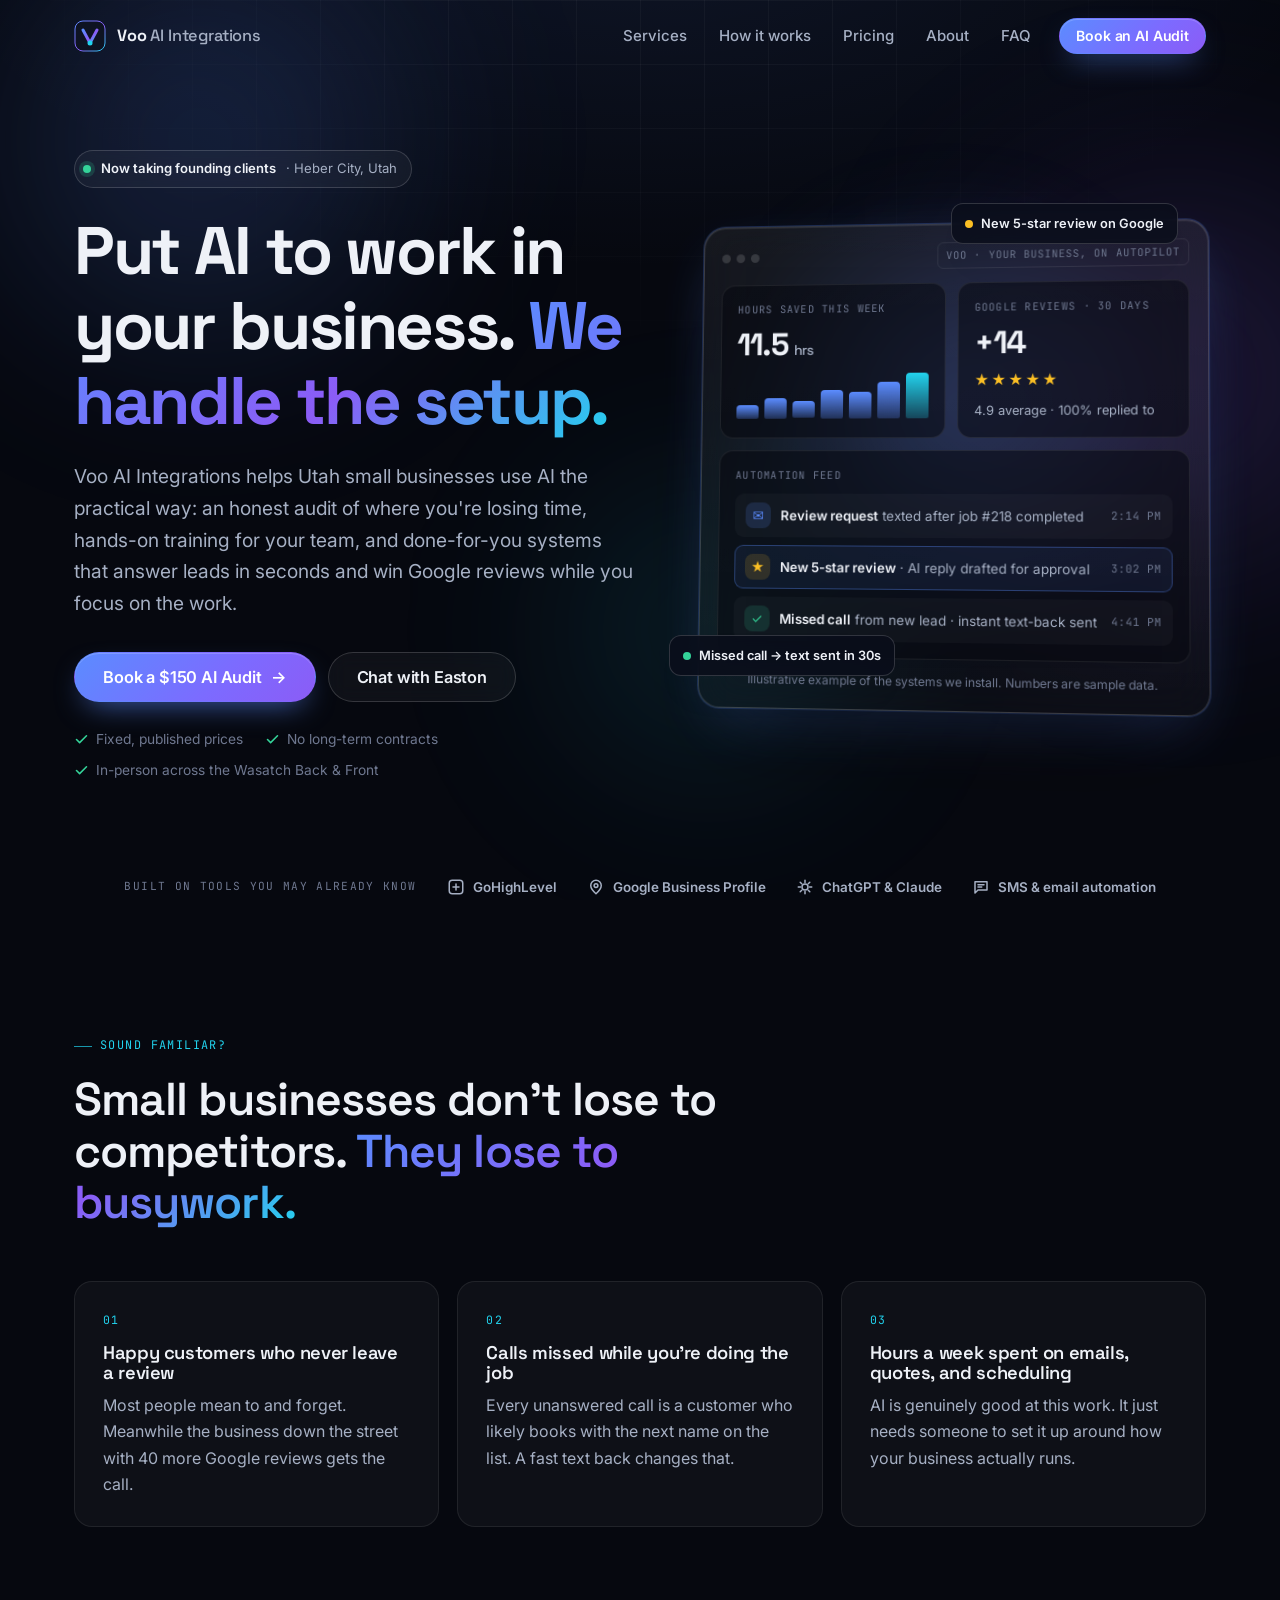
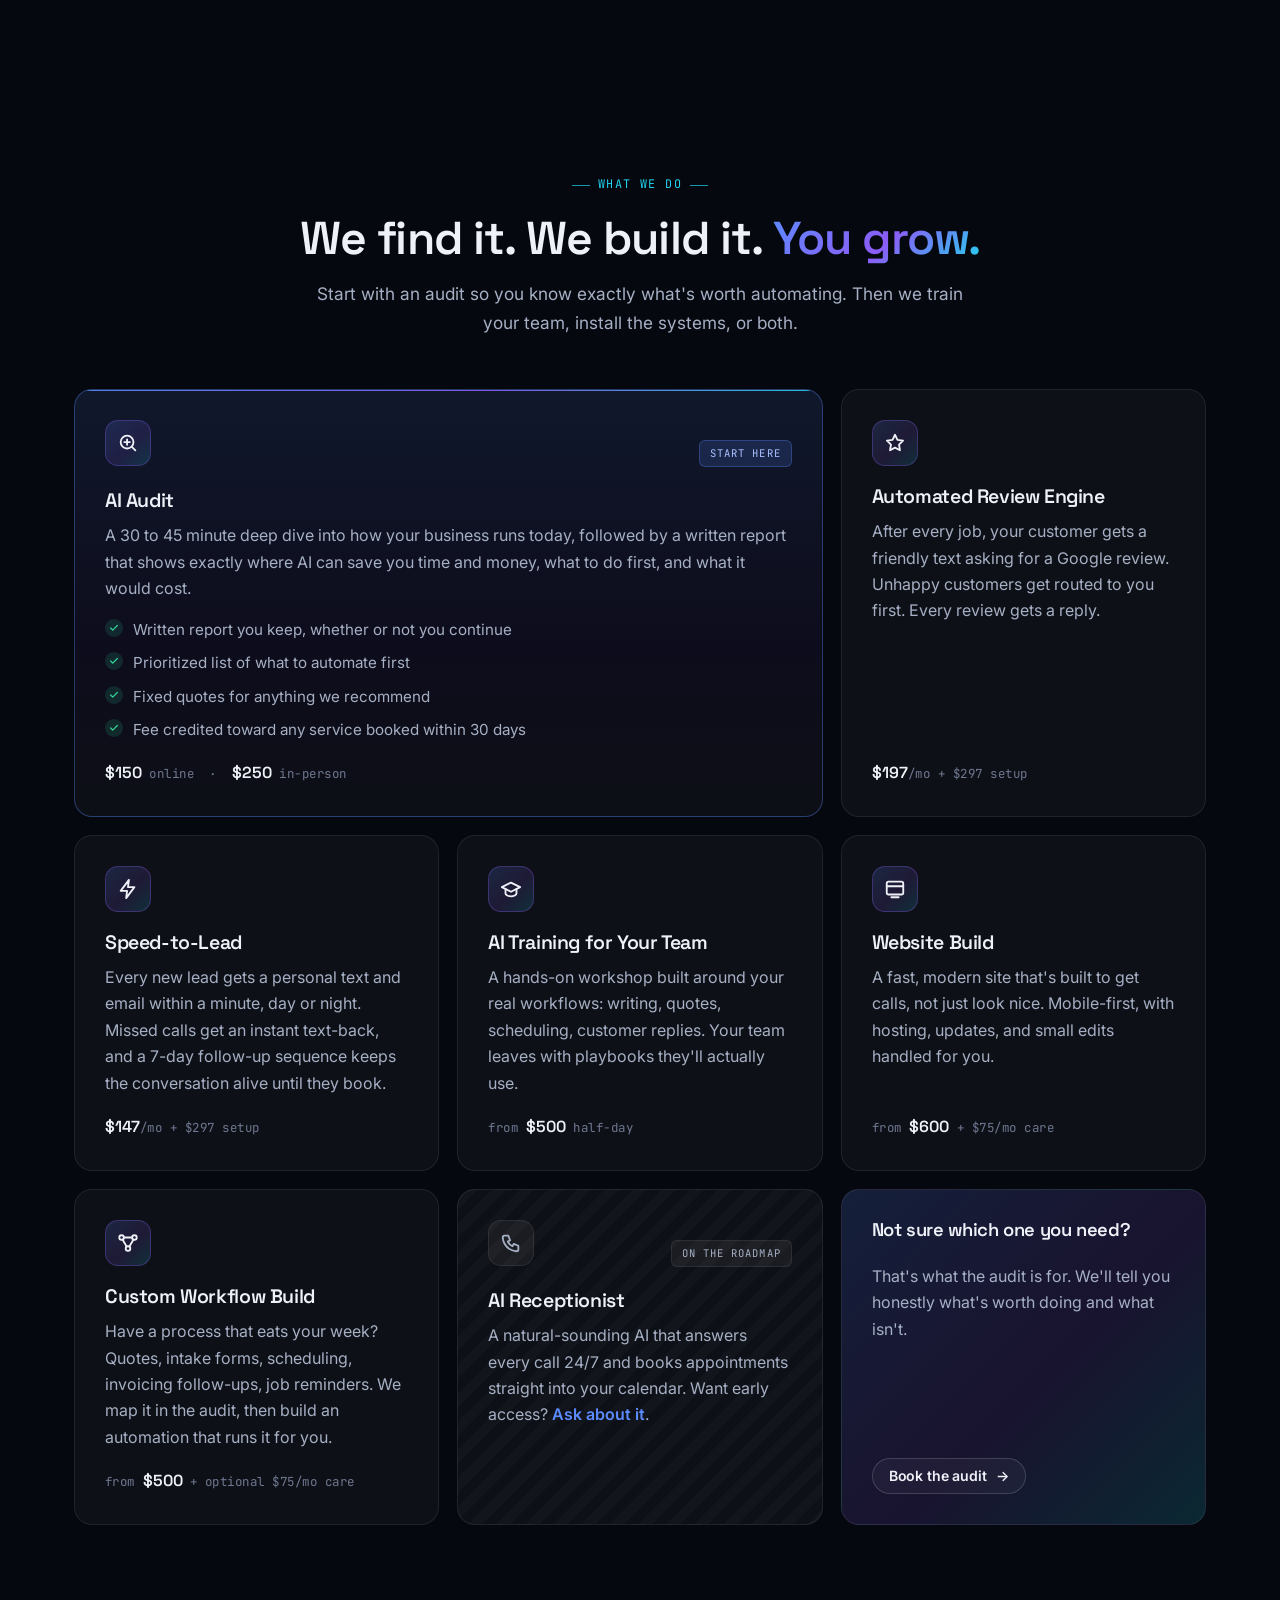
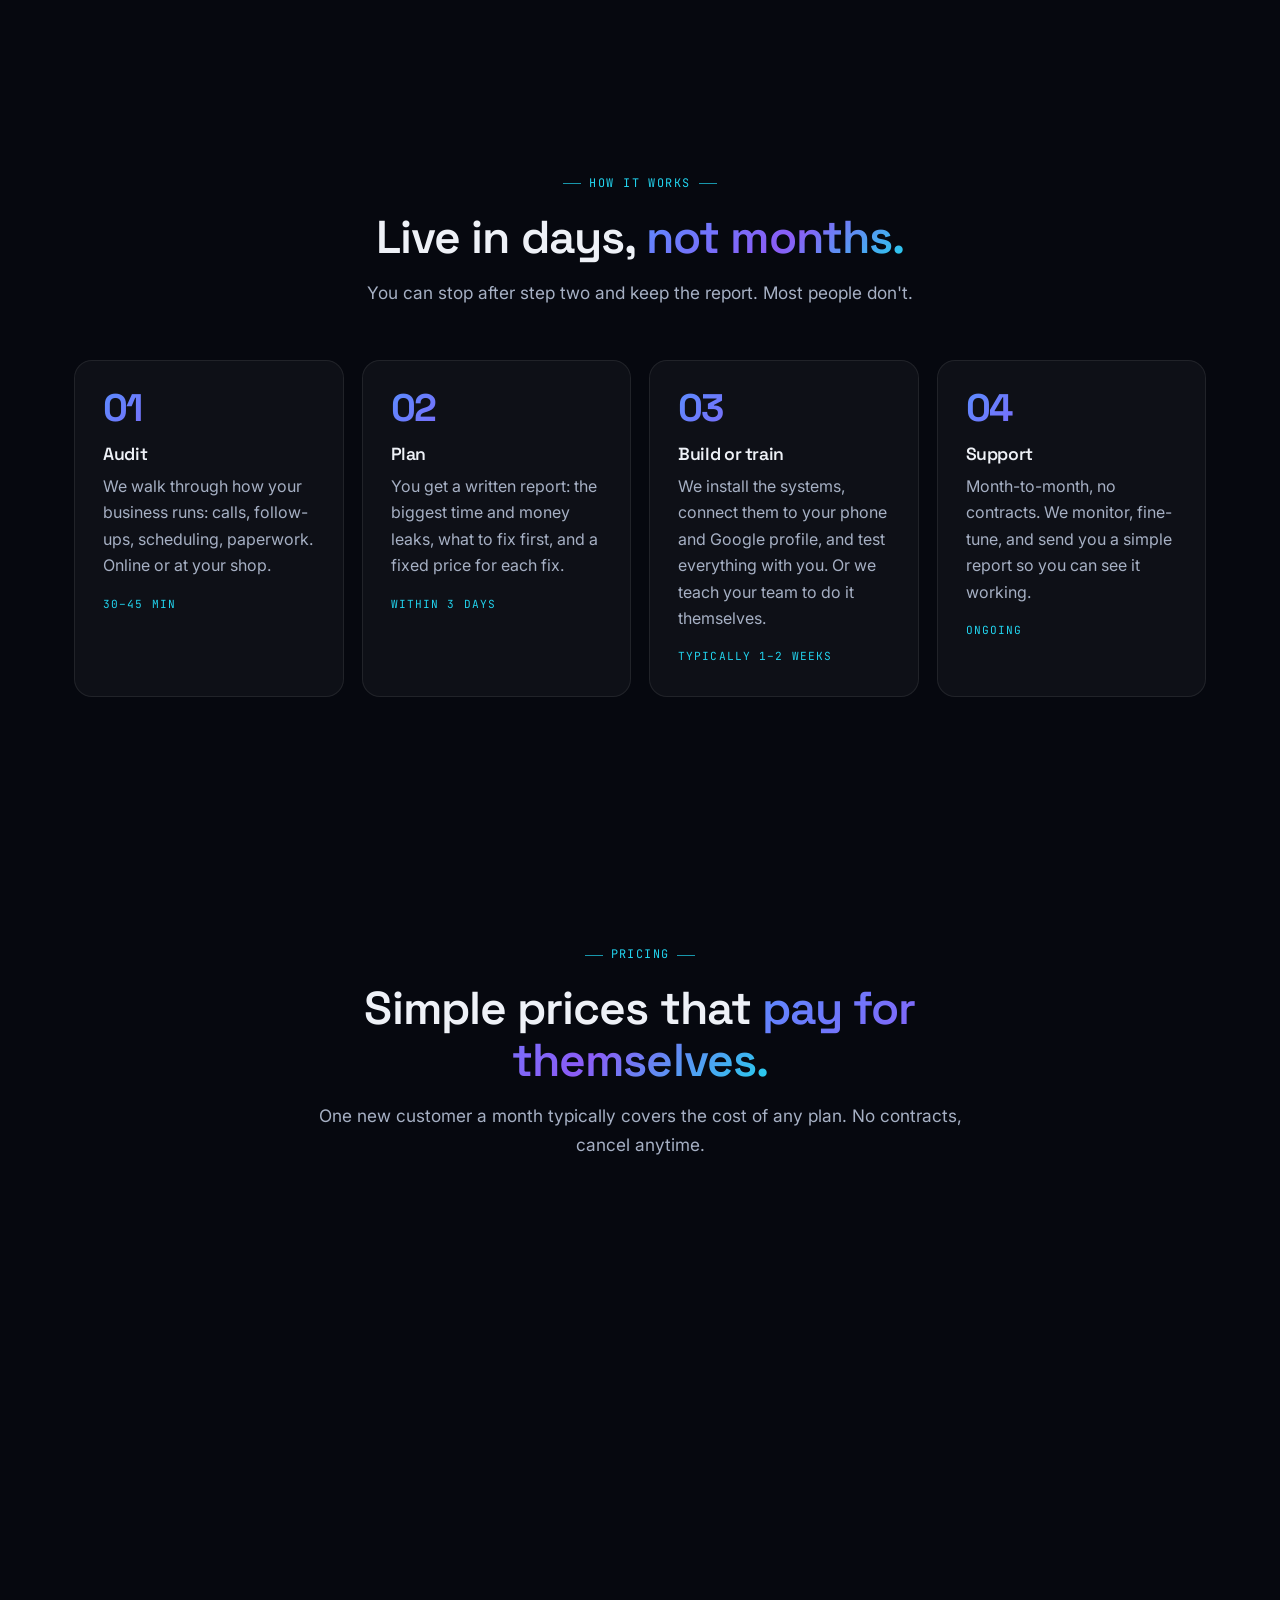
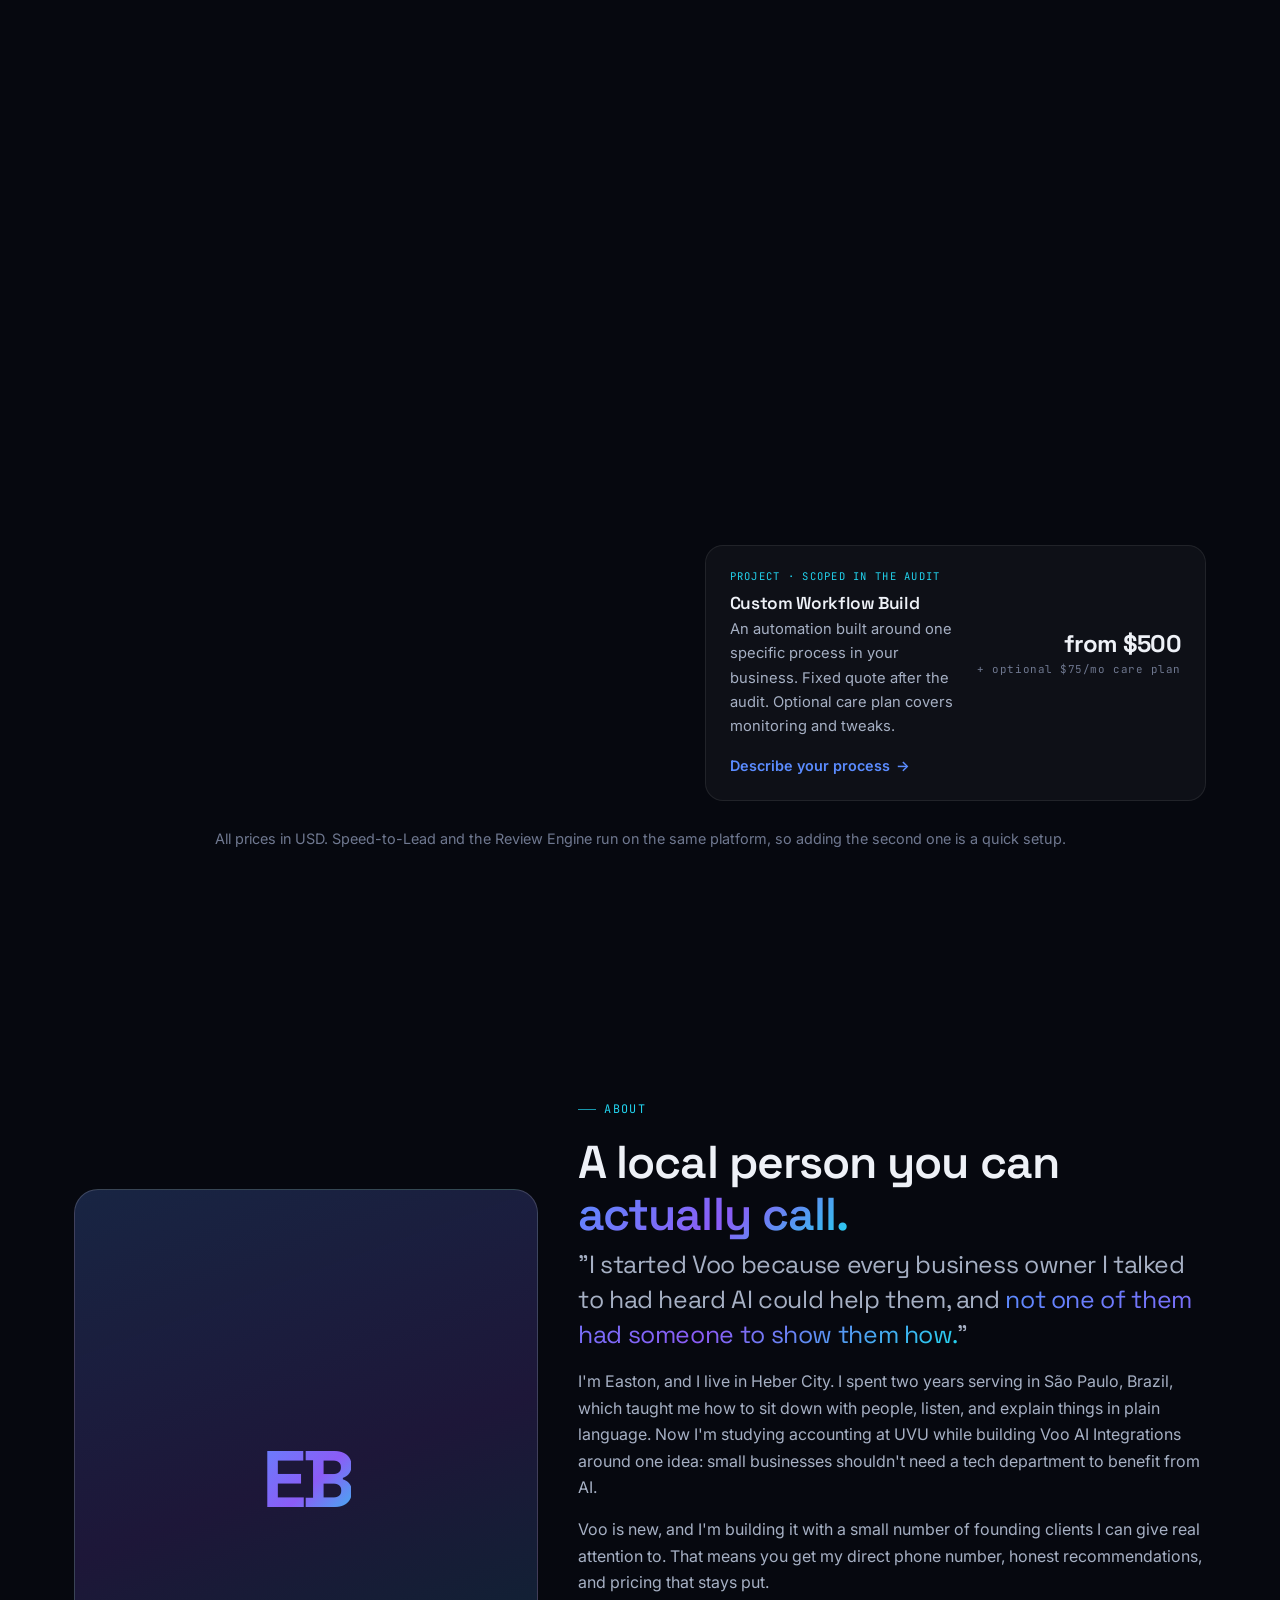
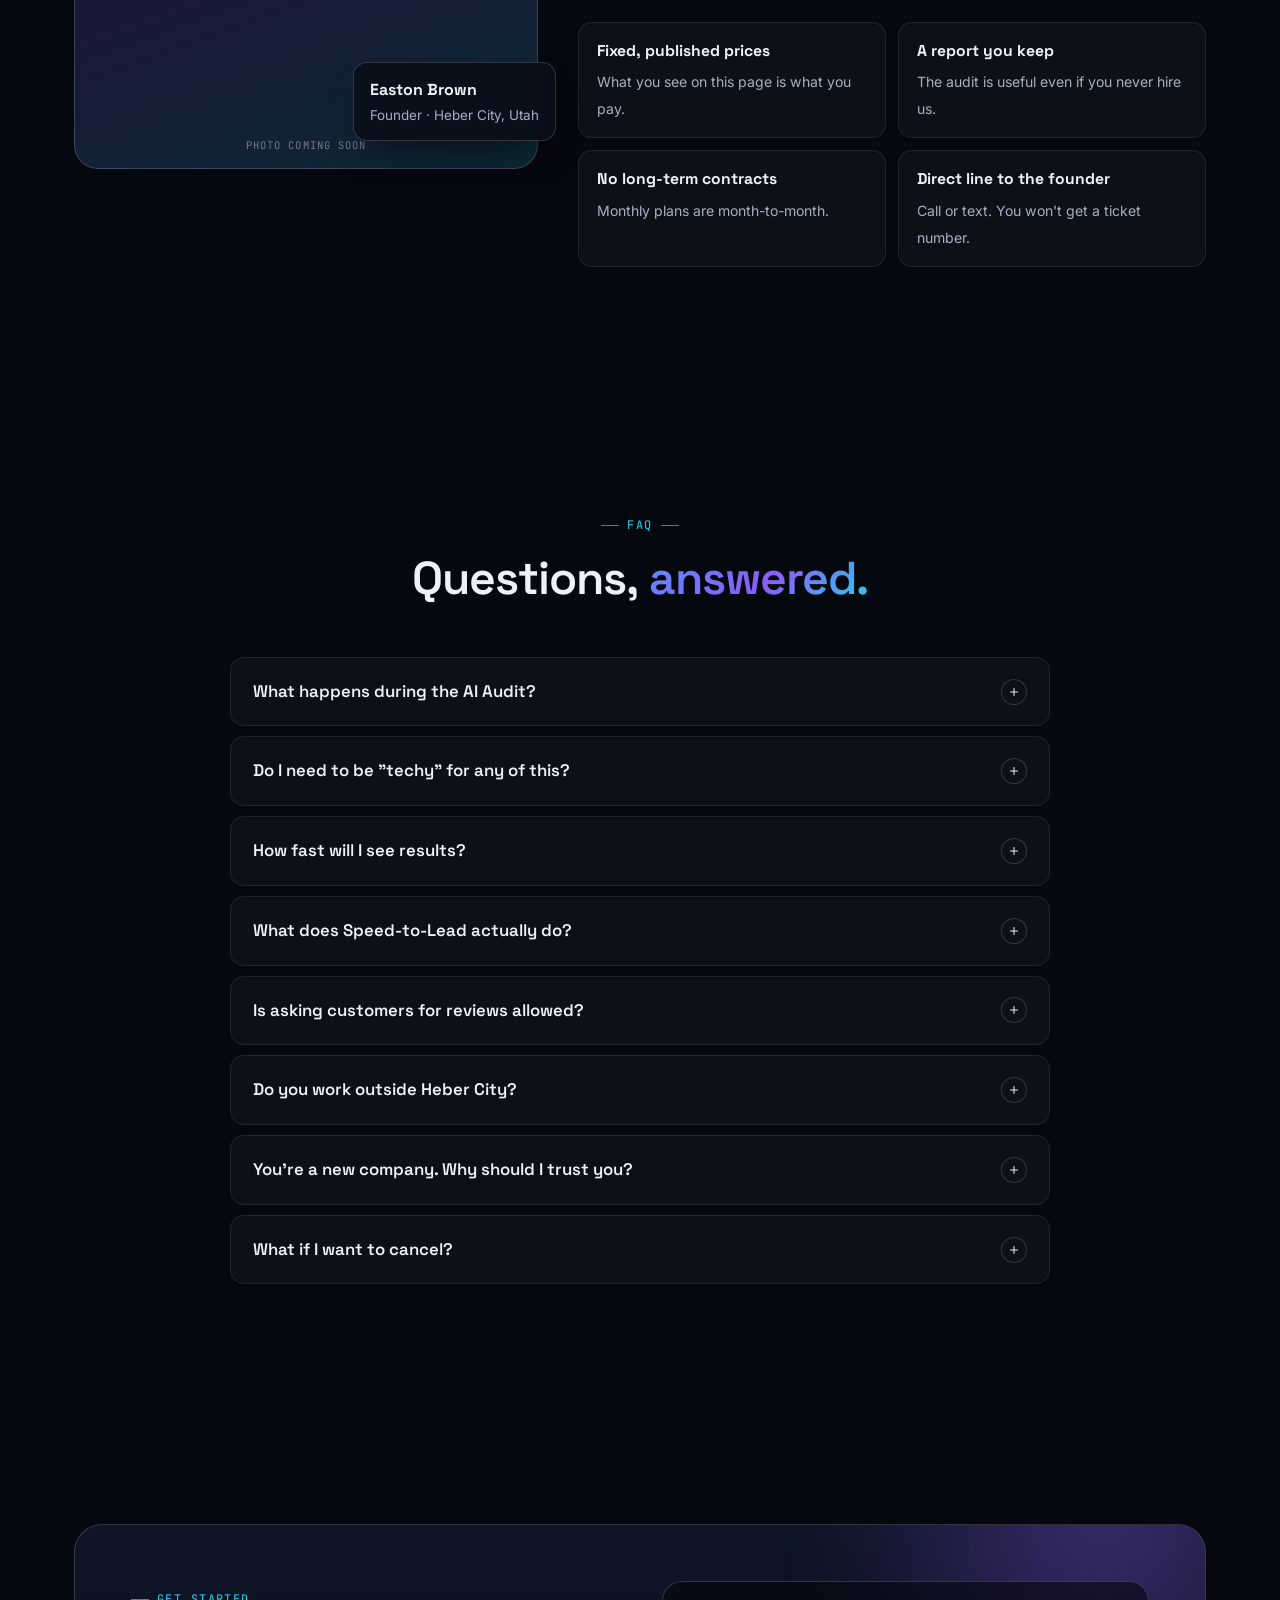
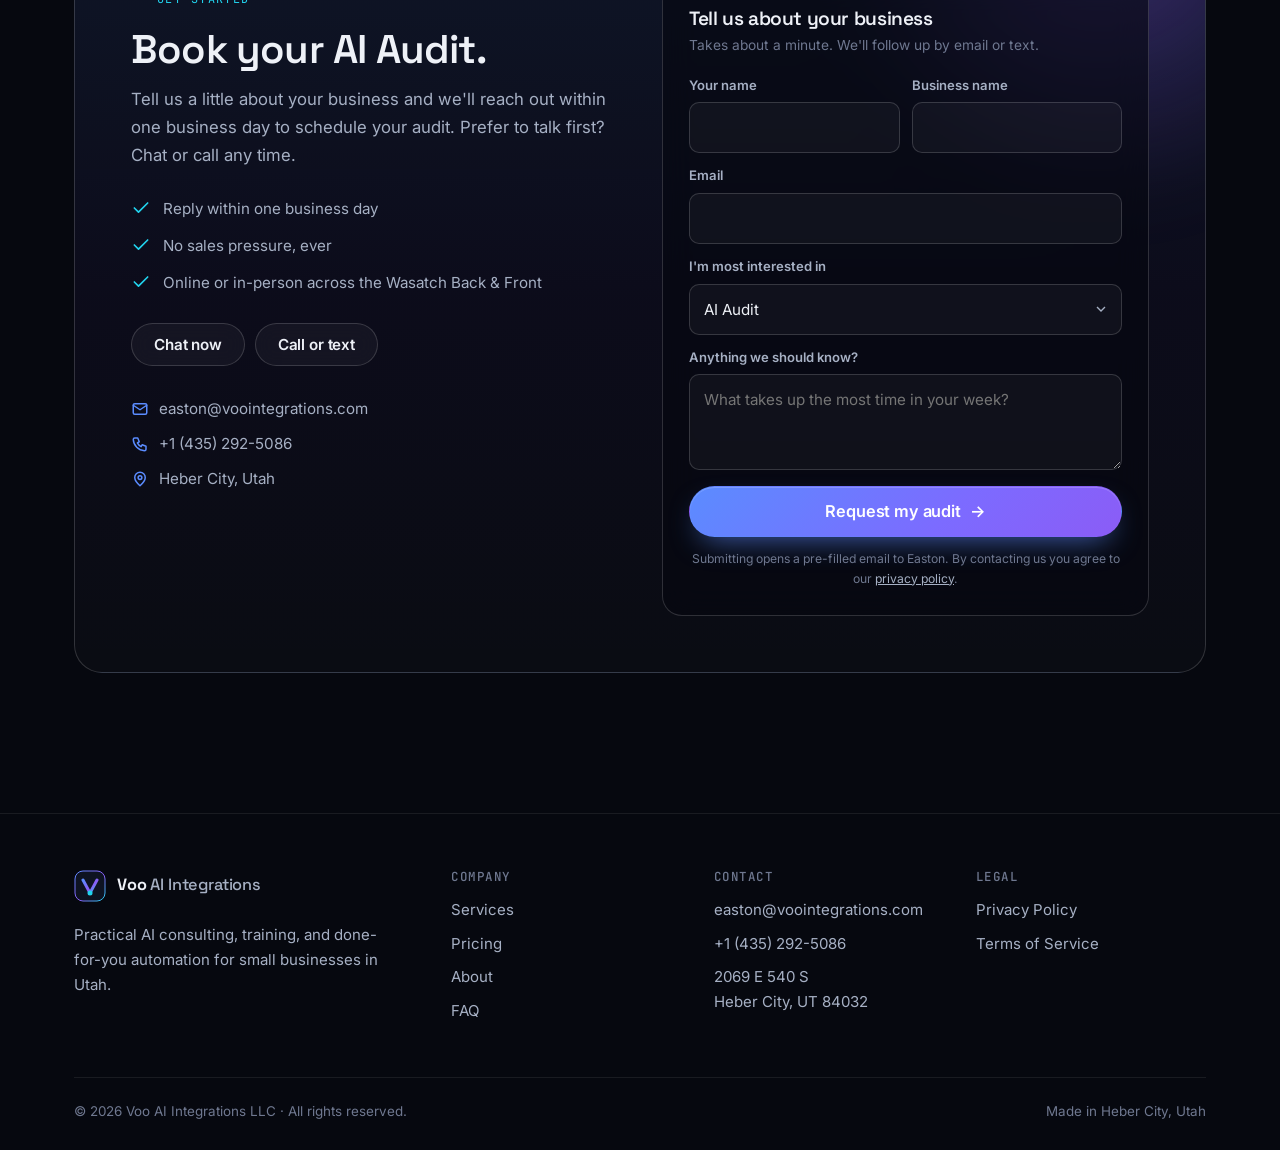
==== commit fdebd7ac: "Add Speed-to-Lead and Custom Workflow Build services - Services bento: Speed-to-Lead ($147/mo + $297" ====
--- a/index.html
+++ b/index.html
@@ -62,6 +62,8 @@
   "makesOffer": [
     { "@type": "Offer", "name": "AI Audit", "price": "150", "priceCurrency": "USD" },
     { "@type": "Offer", "name": "Automated Review Engine", "price": "197", "priceCurrency": "USD" },
+    { "@type": "Offer", "name": "Speed-to-Lead", "price": "147", "priceCurrency": "USD" },
+    { "@type": "Offer", "name": "Custom Workflow Build", "price": "500", "priceCurrency": "USD" },
     { "@type": "Offer", "name": "AI Training Workshop", "price": "500", "priceCurrency": "USD" },
     { "@type": "Offer", "name": "Website Build", "price": "600", "priceCurrency": "USD" }
   ]
@@ -75,6 +77,7 @@
     { "@type": "Question", "name": "What happens during the AI Audit?", "acceptedAnswer": { "@type": "Answer", "text": "We spend 30 to 45 minutes learning how your business runs today, then hand you a clear written report on where AI could save you real time and money. No jargon, no pressure, no obligation to buy anything." } },
     { "@type": "Question", "name": "Do I need to be techy for any of this?", "acceptedAnswer": { "@type": "Answer", "text": "Not at all. We handle the setup and maintenance, and training is built around the work your team already does." } },
     { "@type": "Question", "name": "How fast will I see results?", "acceptedAnswer": { "@type": "Answer", "text": "The review engine starts sending requests the day it goes live, so new Google reviews typically begin within the first couple of weeks. Training pays off the same week your team learns the workflows." } },
+    { "@type": "Question", "name": "What does Speed-to-Lead actually do?", "acceptedAnswer": { "@type": "Answer", "text": "When someone fills out your form, calls and gets no answer, or messages you, they get a personal text and email back within about a minute, any time of day. A short follow-up sequence keeps checking in until they book or reply, and you get an alert on your phone for every new lead. The first business to respond usually gets the job." } },
     { "@type": "Question", "name": "Is asking customers for reviews allowed?", "acceptedAnswer": { "@type": "Answer", "text": "Yes. Politely asking your real customers for honest reviews is fine. We never post fake reviews or offer incentives, which is what gets businesses in trouble." } },
     { "@type": "Question", "name": "Do you work outside Heber City?", "acceptedAnswer": { "@type": "Answer", "text": "Yes. In-person work covers the Wasatch Back and Wasatch Front, including Park City, Provo, and Salt Lake City. Everything can also be done online." } },
     { "@type": "Question", "name": "You are a new company. Why should I trust you?", "acceptedAnswer": { "@type": "Answer", "text": "Because nothing is hidden: fixed published prices, a written audit report you keep whether or not you continue, month-to-month plans, and the founder's direct phone number." } },
@@ -130,7 +133,7 @@
     <div>
       <div class="pill"><span class="dot"></span><b>Now taking founding clients</b> · Heber City, Utah</div>
       <h1 id="hero-title">Put AI to work in your business. <span class="grad">We handle the setup.</span></h1>
-      <p class="lede">Voo AI Integrations helps Utah small businesses use AI the practical way: an honest audit of where you're losing time, hands-on training for your team, and done-for-you systems that win Google reviews while you focus on the work.</p>
+      <p class="lede">Voo AI Integrations helps Utah small businesses use AI the practical way: an honest audit of where you're losing time, hands-on training for your team, and done-for-you systems that answer leads in seconds and win Google reviews while you focus on the work.</p>
       <div class="hero-ctas">
         <a href="#contact" class="btn btn-primary btn-lg">Book a $150 AI Audit <span class="arrow">→</span></a>
         <button type="button" class="btn btn-ghost btn-lg js-open-chat">Chat with Easton</button>
@@ -247,6 +250,13 @@
         <div class="price-line"><b>$197</b>/mo + $297 setup</div>
       </div>
 
+      <div class="card span-2 reveal" data-delay="1">
+        <div class="svc-icon"><svg viewBox="0 0 24 24" fill="none" stroke="currentColor" stroke-width="2" stroke-linecap="round" stroke-linejoin="round" aria-hidden="true"><path d="M13 2 4 14h7l-1 8 9-12h-7l1-8Z"/></svg></div>
+        <h3>Speed-to-Lead</h3>
+        <p>Every new lead gets a personal text and email within a minute, day or night. Missed calls get an instant text-back, and a 7-day follow-up sequence keeps the conversation alive until they book.</p>
+        <div class="price-line"><b>$147</b>/mo + $297 setup</div>
+      </div>
+
       <div class="card span-2 reveal" data-delay="2">
         <div class="svc-icon"><svg viewBox="0 0 24 24" fill="none" stroke="currentColor" stroke-width="2" stroke-linecap="round" stroke-linejoin="round" aria-hidden="true"><path d="M2 10 12 5l10 5-10 5-10-5Z"/><path d="M6 12v5c0 1.5 3 3 6 3s6-1.5 6-3v-5"/></svg></div>
         <h3>AI Training for Your Team</h3>
@@ -259,6 +269,13 @@
         <h3>Website Build</h3>
         <p>A fast, modern site that's built to get calls, not just look nice. Mobile-first, with hosting, updates, and small edits handled for you.</p>
         <div class="price-line">from <b>$600</b> + $75/mo care</div>
+      </div>
+
+      <div class="card span-2 reveal" data-delay="3">
+        <div class="svc-icon"><svg viewBox="0 0 24 24" fill="none" stroke="currentColor" stroke-width="2" stroke-linecap="round" stroke-linejoin="round" aria-hidden="true"><circle cx="5" cy="6" r="2.5"/><circle cx="19" cy="6" r="2.5"/><circle cx="12" cy="18" r="2.5"/><path d="M7.5 6h9M6 8.2l4.5 7.6M18 8.2l-4.5 7.6"/></svg></div>
+        <h3>Custom Workflow Build</h3>
+        <p>Have a process that eats your week? Quotes, intake forms, scheduling, invoicing follow-ups, job reminders. We map it in the audit, then build an automation that runs it for you.</p>
+        <div class="price-line">from <b>$500</b> + optional $75/mo care</div>
       </div>
 
       <div class="card span-2 roadmap reveal" data-delay="4">
@@ -356,6 +373,15 @@
         </div>
         <div class="card plan-row reveal" data-delay="2">
           <div>
+            <div class="kind">Monthly · cancel anytime</div>
+            <h3>Speed-to-Lead</h3>
+            <p>Instant text and email reply to every new lead, missed-call text-back, 7-day follow-up sequence, booking link, and lead alerts to your phone.</p>
+          </div>
+          <div class="amt">$147<small>/mo + $297 setup</small></div>
+          <a href="#contact" class="row-cta">Stop losing leads <span class="arrow">→</span></a>
+        </div>
+        <div class="card plan-row reveal" data-delay="2">
+          <div>
             <div class="kind">One-time · half day</div>
             <h3>AI Training Workshop</h3>
             <p>Hands-on session around your real workflows, ready-to-use playbooks, and 30 days of follow-up support.</p>
@@ -372,9 +398,18 @@
           <div class="amt">from $600<small>+ $75/mo care plan</small></div>
           <a href="#contact" class="row-cta">Get a quote <span class="arrow">→</span></a>
         </div>
-      </div>
-    </div>
-    <p class="pricing-foot reveal">All prices in USD. Custom automations beyond these are quoted after the audit.</p>
+        <div class="card plan-row reveal" data-delay="3">
+          <div>
+            <div class="kind">Project · scoped in the audit</div>
+            <h3>Custom Workflow Build</h3>
+            <p>An automation built around one specific process in your business. Fixed quote after the audit. Optional care plan covers monitoring and tweaks.</p>
+          </div>
+          <div class="amt">from $500<small>+ optional $75/mo care plan</small></div>
+          <a href="#contact" class="row-cta">Describe your process <span class="arrow">→</span></a>
+        </div>
+      </div>
+    </div>
+    <p class="pricing-foot reveal">All prices in USD. Speed-to-Lead and the Review Engine run on the same platform, so adding the second one is a quick setup.</p>
   </div>
 </section>
 
@@ -448,6 +483,10 @@
       <details>
         <summary>How fast will I see results?</summary>
         <p>The review engine starts sending requests the day it goes live, so new Google reviews typically begin within the first couple of weeks. Training pays off the same week your team learns the workflows.</p>
+      </details>
+      <details>
+        <summary>What does Speed-to-Lead actually do?</summary>
+        <p>When someone fills out your form, calls and gets no answer, or messages you, they get a personal text and email back within about a minute, even at 9 PM on a Saturday. Then a short follow-up sequence keeps checking in until they book or reply. You get an alert on your phone for every new lead. The reason it works is simple: the first business to respond usually gets the job.</p>
       </details>
       <details>
         <summary>Is asking customers for reviews allowed?</summary>
@@ -517,6 +556,8 @@
               <select id="f-interest" name="interest">
                 <option>AI Audit</option>
                 <option>Automated Review Engine</option>
+                <option>Speed-to-Lead</option>
+                <option>Custom Workflow Build</option>
                 <option>AI Training Workshop</option>
                 <option>Website Build</option>
                 <option>Not sure yet</option>
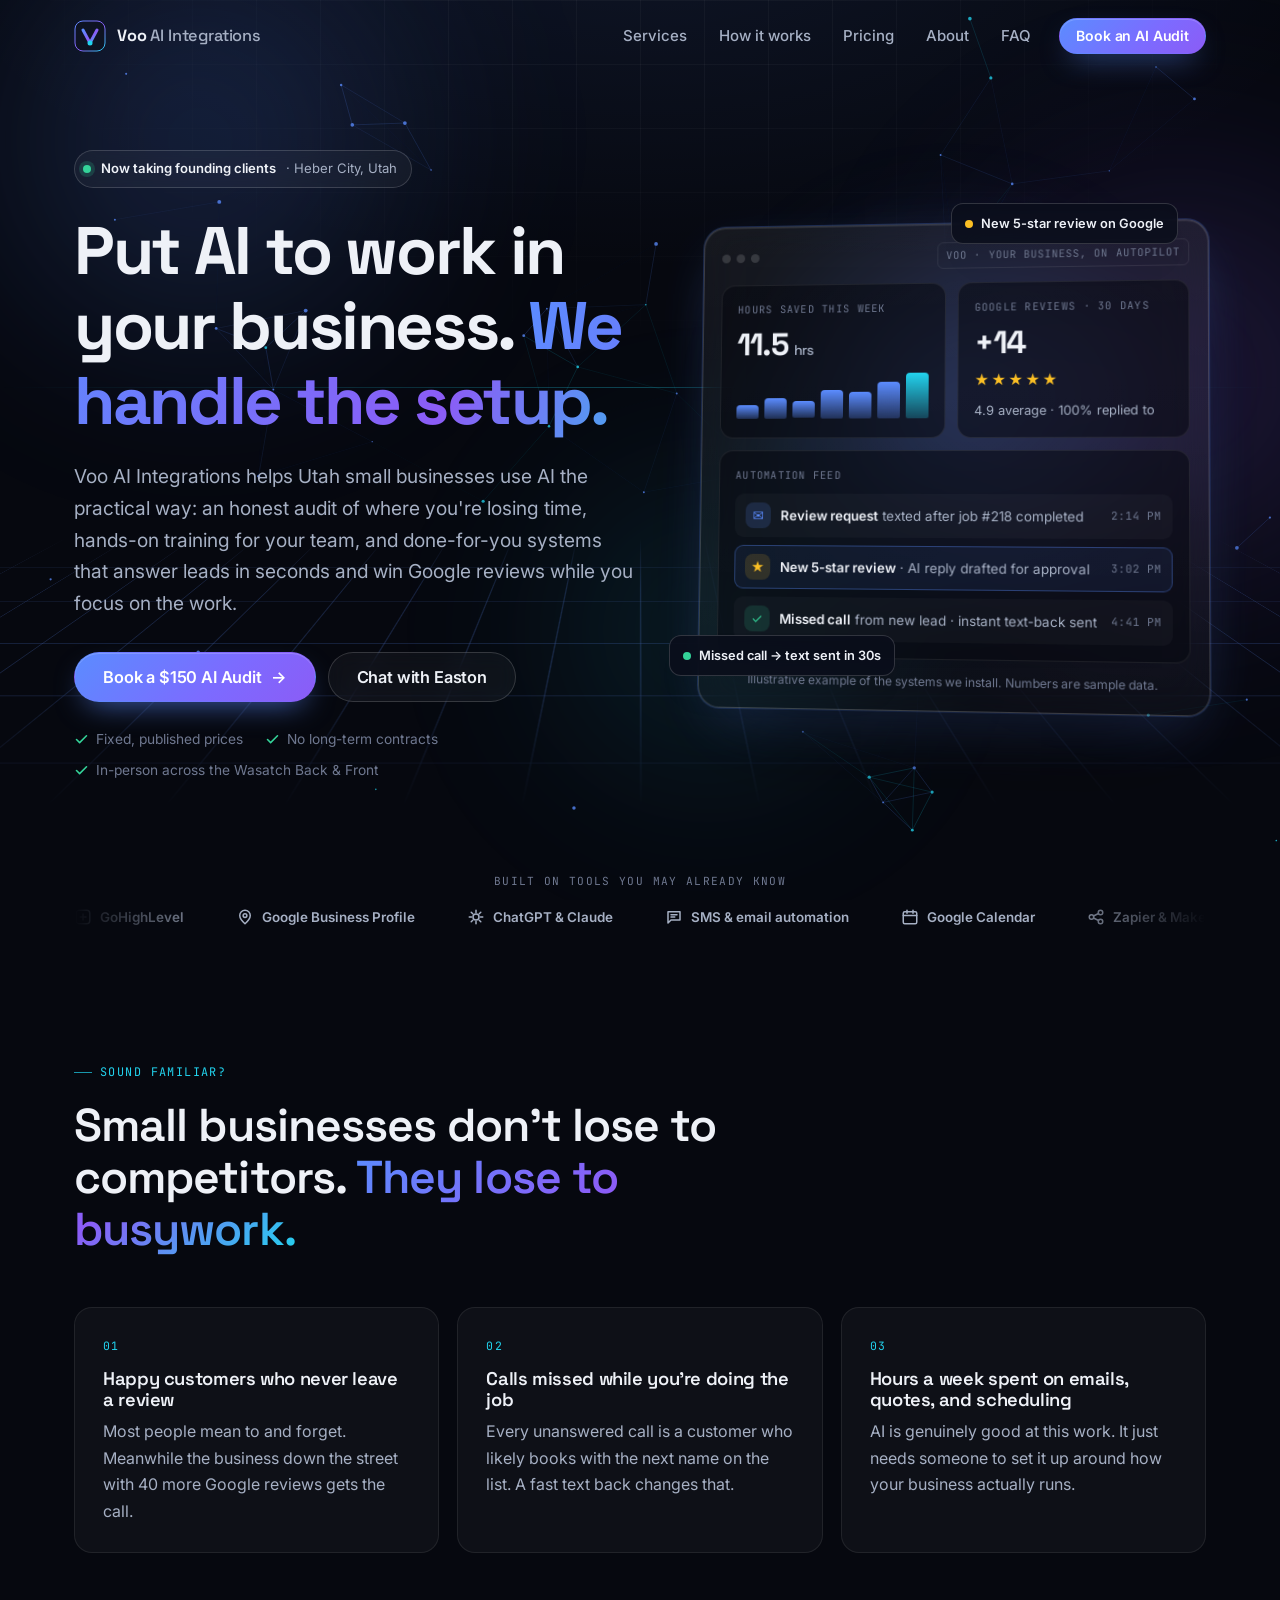
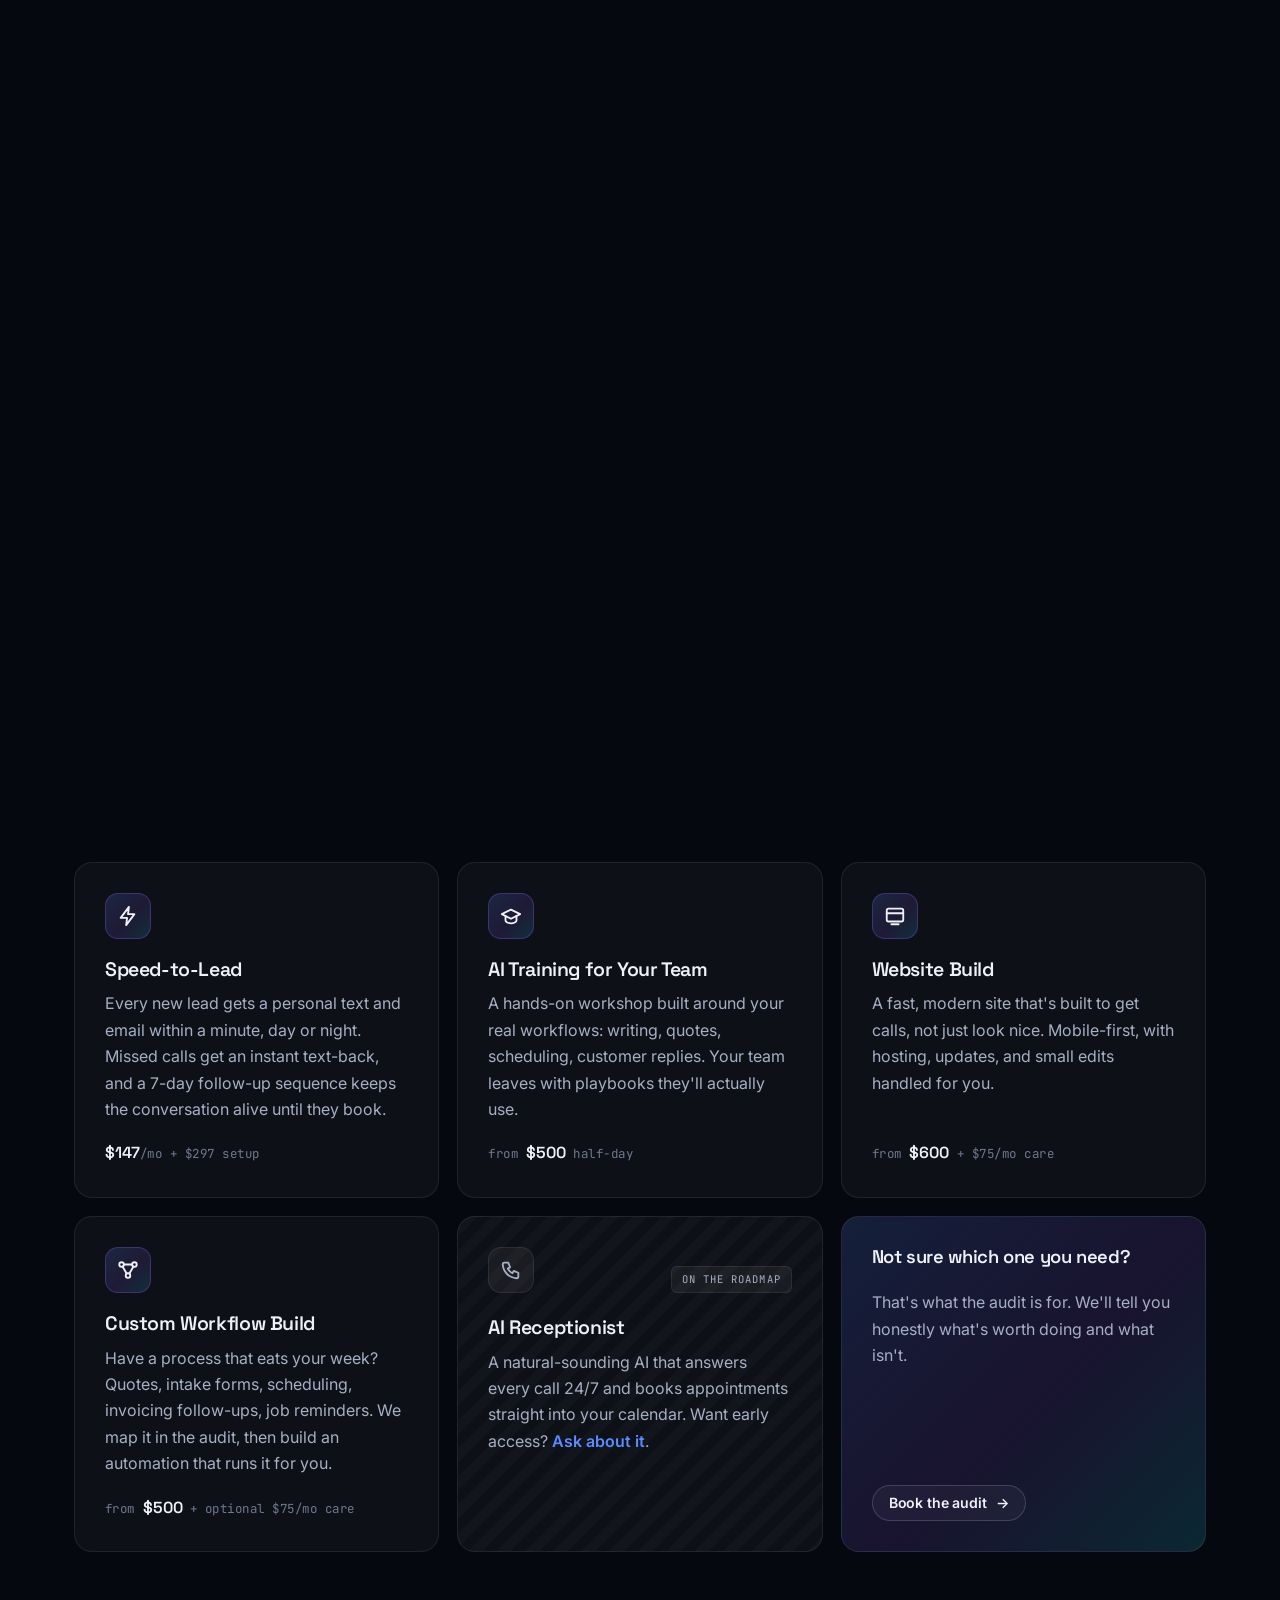
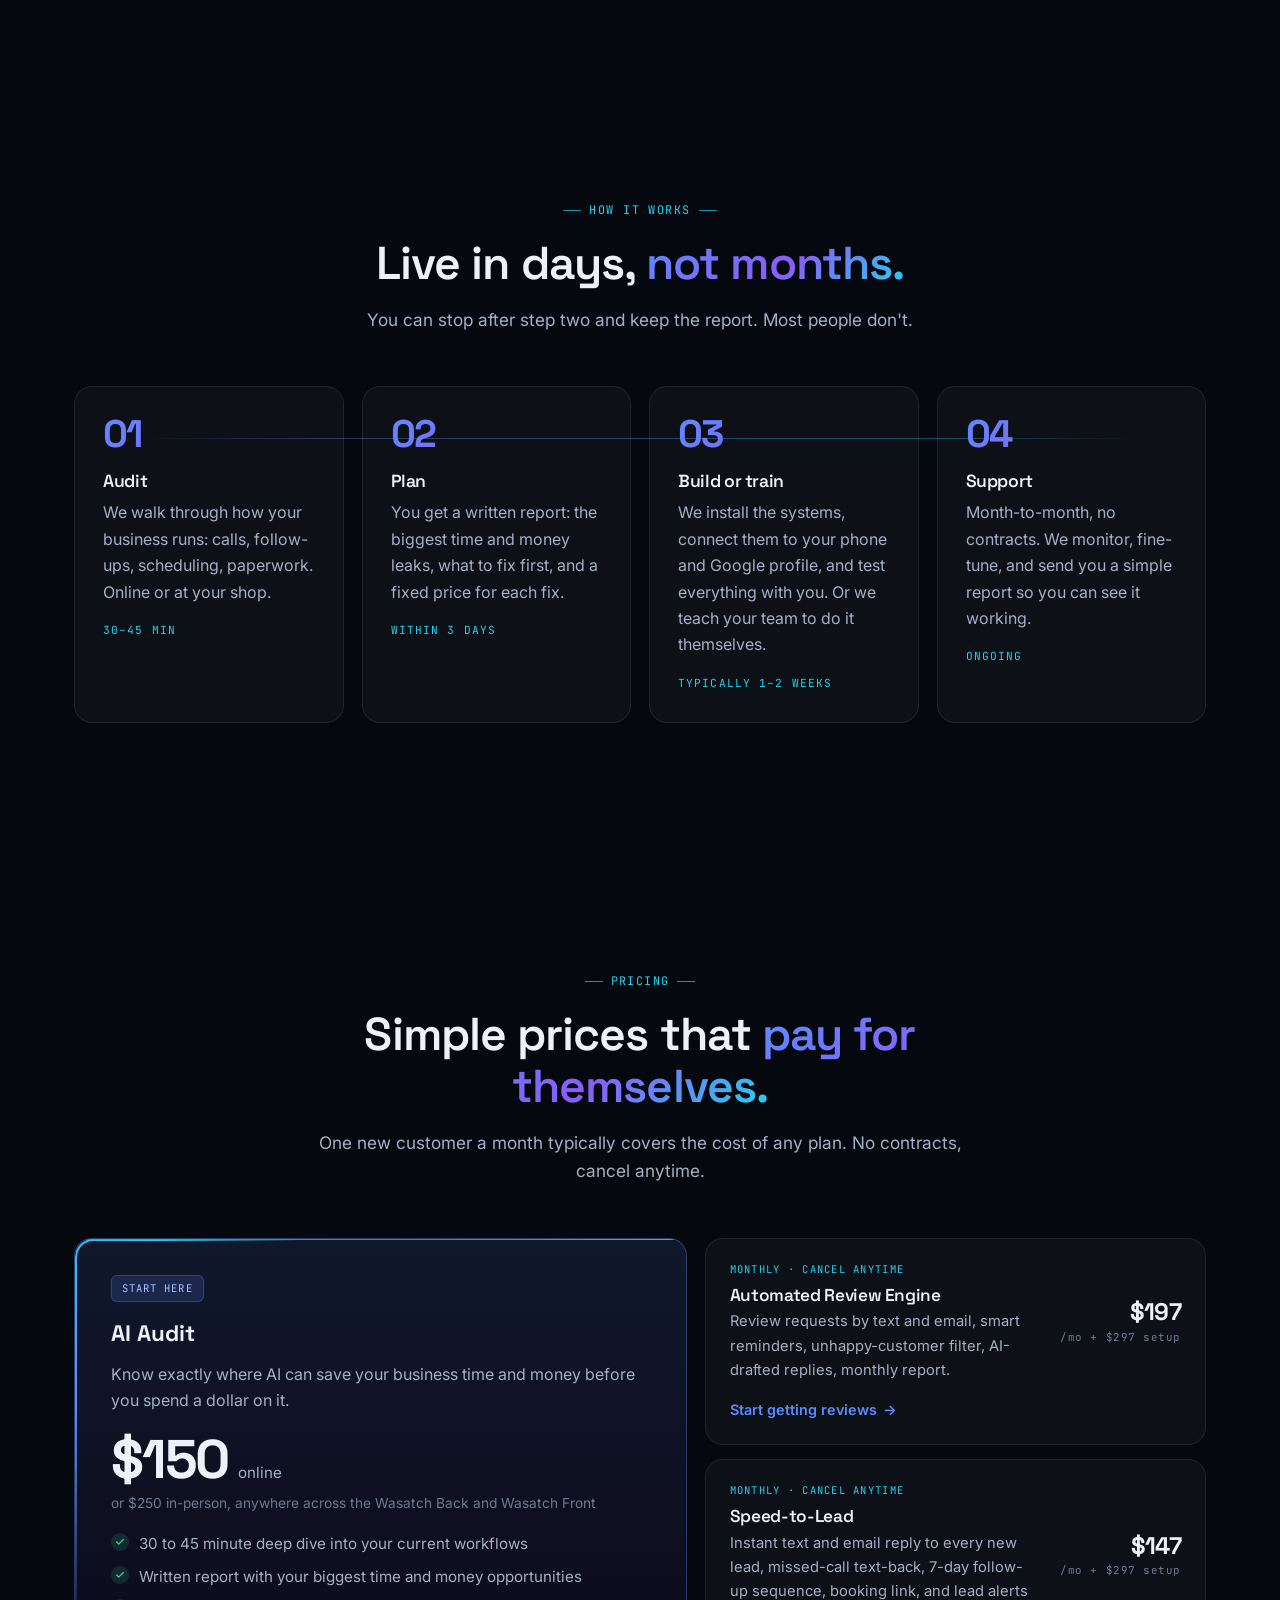
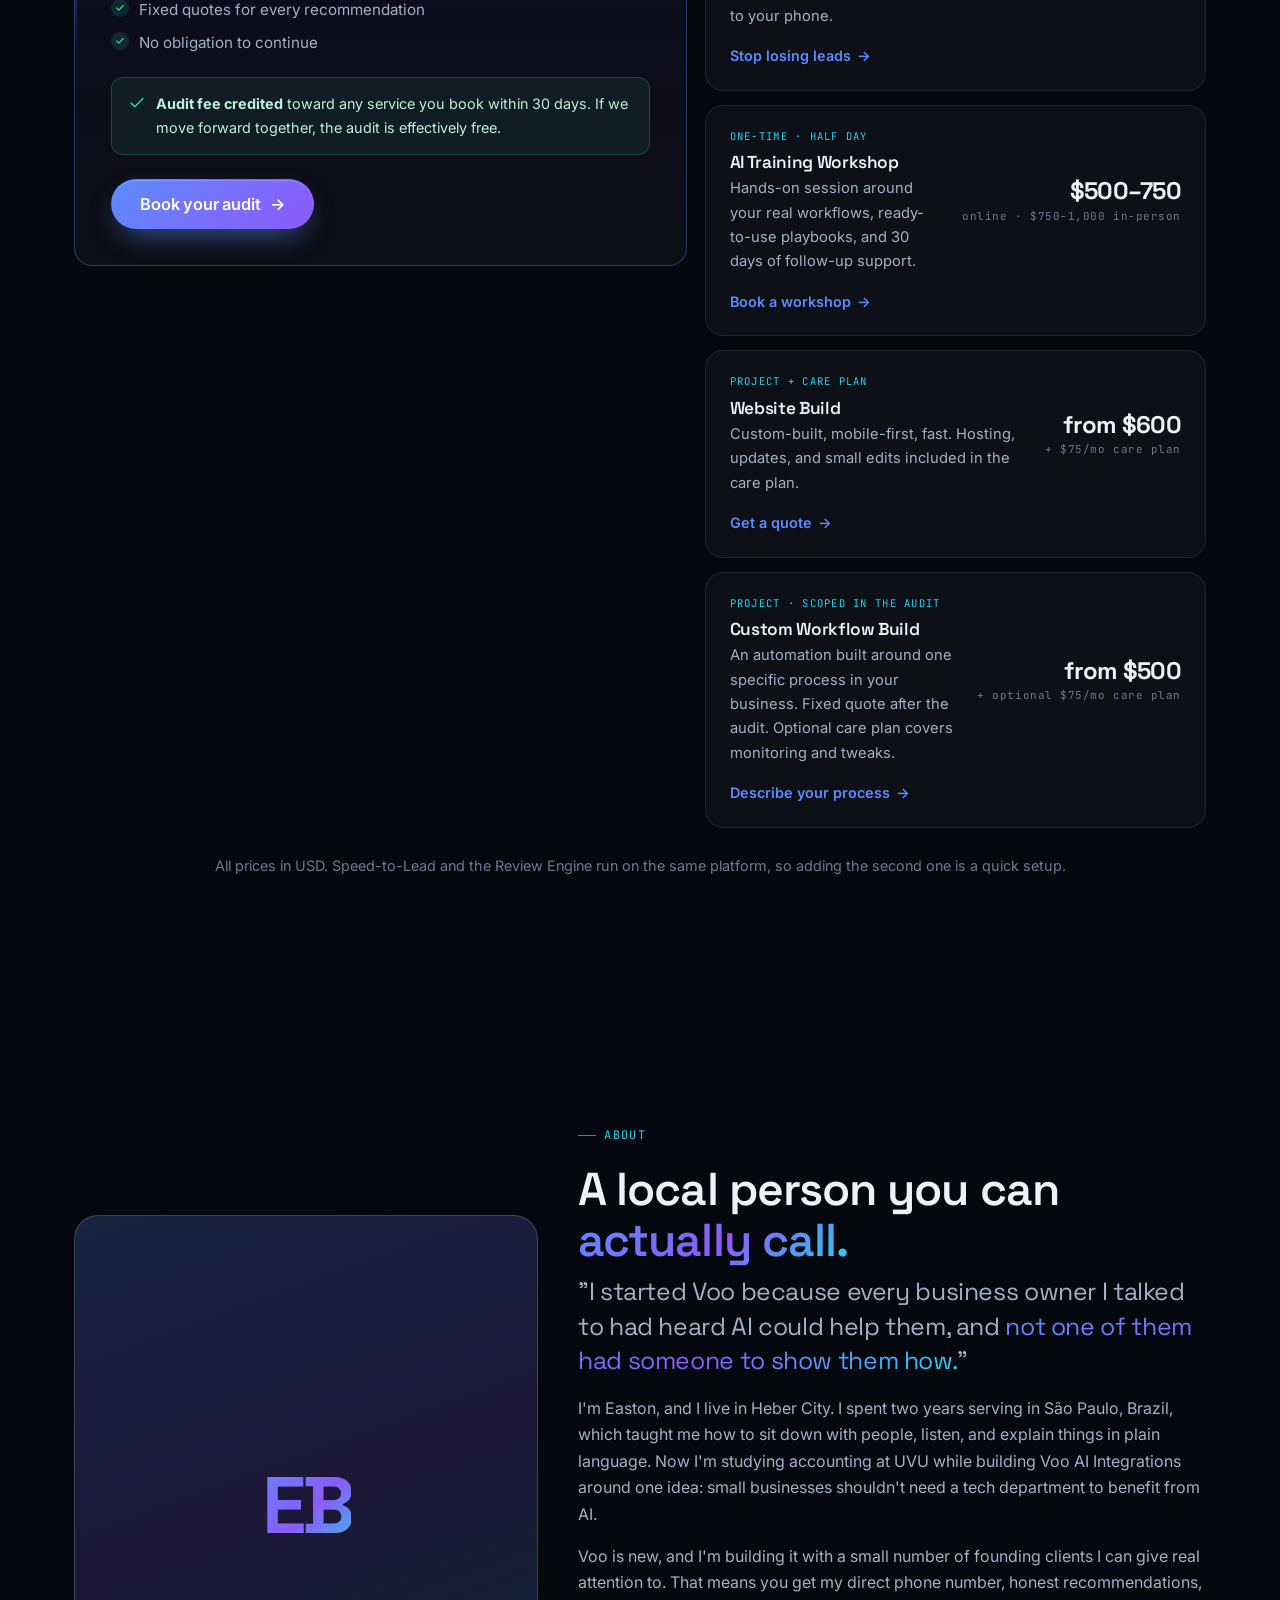
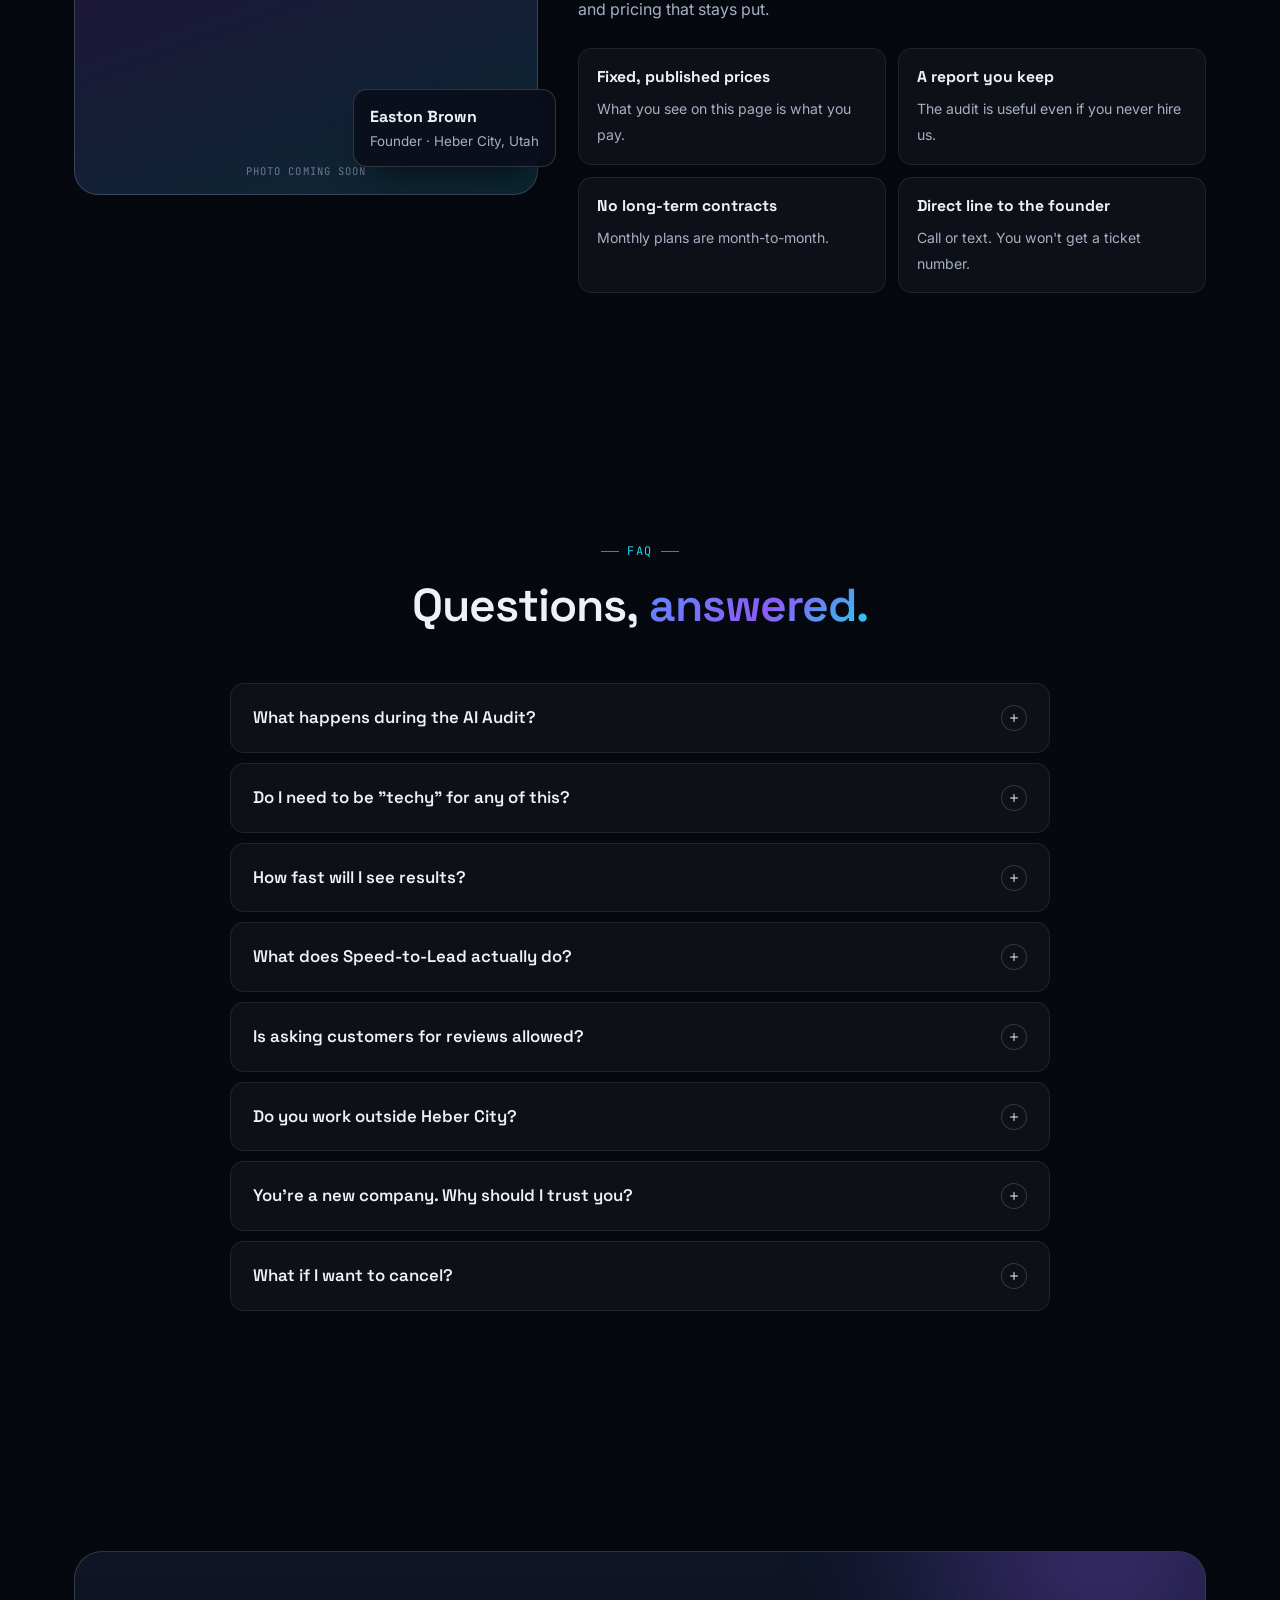
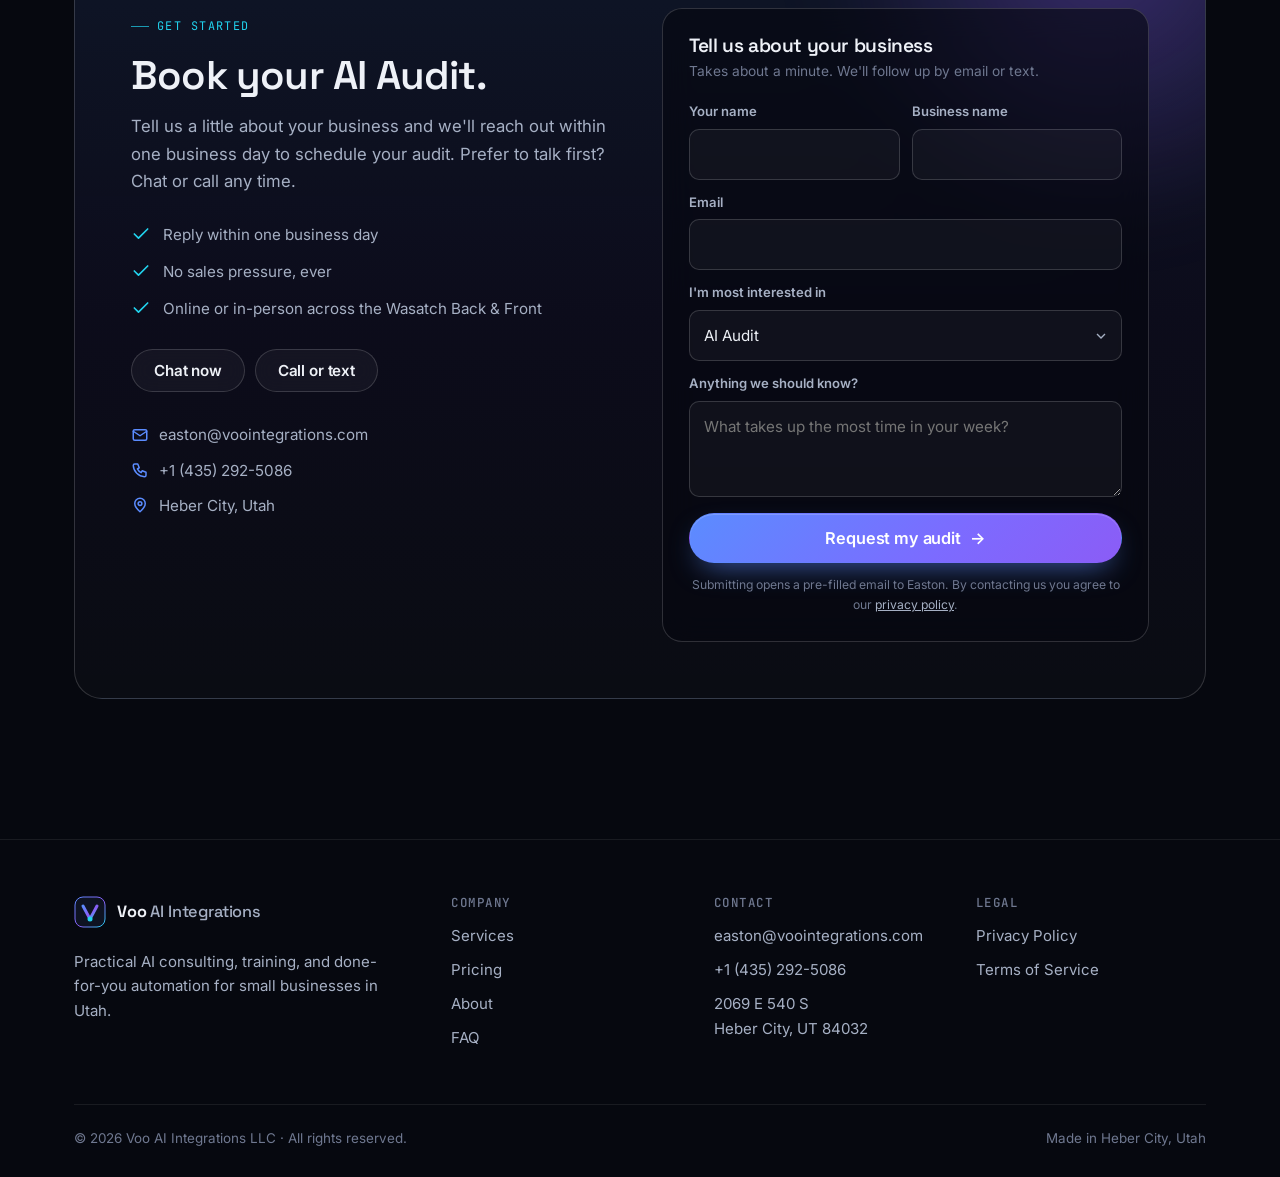
==== commit a6facdb3: "Add motion graphics: constellation, grid floor, beams, marquee, tilt, counters - Hero: canvas conste" ====
--- a/index.html
+++ b/index.html
@@ -129,6 +129,11 @@
 
 <!-- ============ HERO ============ -->
 <section class="hero" aria-labelledby="hero-title">
+  <div class="hero-fx" aria-hidden="true">
+    <canvas id="constellation"></canvas>
+    <div class="grid-floor"></div>
+    <div class="glow-line"></div>
+  </div>
   <div class="container hero-grid">
     <div>
       <div class="pill"><span class="dot"></span><b>Now taking founding clients</b> · Heber City, Utah</div>
@@ -156,12 +161,12 @@
         <div class="preview-grid">
           <div class="tile">
             <div class="label">Hours saved this week</div>
-            <div class="big">11.5<small>hrs</small></div>
+            <div class="big"><span data-count="11.5" data-decimals="1">11.5</span><small>hrs</small></div>
             <div class="bars"><i></i><i></i><i></i><i></i><i></i><i></i><i></i></div>
           </div>
           <div class="tile">
             <div class="label">Google reviews · 30 days</div>
-            <div class="big">+14</div>
+            <div class="big">+<span data-count="14">14</span></div>
             <div class="stars" style="margin-top:10px">★★★★★</div>
             <p style="font-size:.8rem;color:var(--muted);margin-top:8px">4.9 average · 100% replied to</p>
           </div>
@@ -184,10 +189,26 @@
 <div class="tools reveal">
   <div class="container tools-inner">
     <span class="lbl">Built on tools you may already know</span>
-    <span class="tool"><svg viewBox="0 0 24 24" fill="none" stroke="currentColor" stroke-width="2" stroke-linecap="round" stroke-linejoin="round" aria-hidden="true"><rect x="3" y="3" width="18" height="18" rx="4"/><path d="M8 12h8M12 8v8"/></svg>GoHighLevel</span>
-    <span class="tool"><svg viewBox="0 0 24 24" fill="none" stroke="currentColor" stroke-width="2" stroke-linecap="round" stroke-linejoin="round" aria-hidden="true"><path d="M12 21s7-6.2 7-11a7 7 0 0 0-14 0c0 4.8 7 11 7 11Z"/><circle cx="12" cy="10" r="2.5"/></svg>Google Business Profile</span>
-    <span class="tool"><svg viewBox="0 0 24 24" fill="none" stroke="currentColor" stroke-width="2" stroke-linecap="round" stroke-linejoin="round" aria-hidden="true"><path d="M12 3v3M12 18v3M3 12h3M18 12h3M5.6 5.6l2.1 2.1M16.3 16.3l2.1 2.1M5.6 18.4l2.1-2.1M16.3 7.7l2.1-2.1"/><circle cx="12" cy="12" r="4"/></svg>ChatGPT &amp; Claude</span>
-    <span class="tool"><svg viewBox="0 0 24 24" fill="none" stroke="currentColor" stroke-width="2" stroke-linecap="round" stroke-linejoin="round" aria-hidden="true"><path d="M4 5h16v11H8l-4 4V5Z"/><path d="M8 9h8M8 12h5"/></svg>SMS &amp; email automation</span>
+    <div class="marquee">
+      <div class="marquee-track">
+        <div class="marquee-group">
+          <span class="tool"><svg viewBox="0 0 24 24" fill="none" stroke="currentColor" stroke-width="2" stroke-linecap="round" stroke-linejoin="round" aria-hidden="true"><rect x="3" y="3" width="18" height="18" rx="4"/><path d="M8 12h8M12 8v8"/></svg>GoHighLevel</span>
+          <span class="tool"><svg viewBox="0 0 24 24" fill="none" stroke="currentColor" stroke-width="2" stroke-linecap="round" stroke-linejoin="round" aria-hidden="true"><path d="M12 21s7-6.2 7-11a7 7 0 0 0-14 0c0 4.8 7 11 7 11Z"/><circle cx="12" cy="10" r="2.5"/></svg>Google Business Profile</span>
+          <span class="tool"><svg viewBox="0 0 24 24" fill="none" stroke="currentColor" stroke-width="2" stroke-linecap="round" stroke-linejoin="round" aria-hidden="true"><path d="M12 3v3M12 18v3M3 12h3M18 12h3M5.6 5.6l2.1 2.1M16.3 16.3l2.1 2.1M5.6 18.4l2.1-2.1M16.3 7.7l2.1-2.1"/><circle cx="12" cy="12" r="4"/></svg>ChatGPT &amp; Claude</span>
+          <span class="tool"><svg viewBox="0 0 24 24" fill="none" stroke="currentColor" stroke-width="2" stroke-linecap="round" stroke-linejoin="round" aria-hidden="true"><path d="M4 5h16v11H8l-4 4V5Z"/><path d="M8 9h8M8 12h5"/></svg>SMS &amp; email automation</span>
+          <span class="tool"><svg viewBox="0 0 24 24" fill="none" stroke="currentColor" stroke-width="2" stroke-linecap="round" stroke-linejoin="round" aria-hidden="true"><rect x="3" y="5" width="18" height="16" rx="2"/><path d="M3 10h18M8 3v4M16 3v4"/></svg>Google Calendar</span>
+          <span class="tool"><svg viewBox="0 0 24 24" fill="none" stroke="currentColor" stroke-width="2" stroke-linecap="round" stroke-linejoin="round" aria-hidden="true"><circle cx="6" cy="12" r="3"/><circle cx="18" cy="6" r="3"/><circle cx="18" cy="18" r="3"/><path d="M8.6 10.7 15.4 7.3M8.6 13.3l6.8 3.4"/></svg>Zapier &amp; Make</span>
+        </div>
+        <div class="marquee-group" aria-hidden="true">
+          <span class="tool"><svg viewBox="0 0 24 24" fill="none" stroke="currentColor" stroke-width="2" stroke-linecap="round" stroke-linejoin="round"><rect x="3" y="3" width="18" height="18" rx="4"/><path d="M8 12h8M12 8v8"/></svg>GoHighLevel</span>
+          <span class="tool"><svg viewBox="0 0 24 24" fill="none" stroke="currentColor" stroke-width="2" stroke-linecap="round" stroke-linejoin="round"><path d="M12 21s7-6.2 7-11a7 7 0 0 0-14 0c0 4.8 7 11 7 11Z"/><circle cx="12" cy="10" r="2.5"/></svg>Google Business Profile</span>
+          <span class="tool"><svg viewBox="0 0 24 24" fill="none" stroke="currentColor" stroke-width="2" stroke-linecap="round" stroke-linejoin="round"><path d="M12 3v3M12 18v3M3 12h3M18 12h3M5.6 5.6l2.1 2.1M16.3 16.3l2.1 2.1M5.6 18.4l2.1-2.1M16.3 7.7l2.1-2.1"/><circle cx="12" cy="12" r="4"/></svg>ChatGPT &amp; Claude</span>
+          <span class="tool"><svg viewBox="0 0 24 24" fill="none" stroke="currentColor" stroke-width="2" stroke-linecap="round" stroke-linejoin="round"><path d="M4 5h16v11H8l-4 4V5Z"/><path d="M8 9h8M8 12h5"/></svg>SMS &amp; email automation</span>
+          <span class="tool"><svg viewBox="0 0 24 24" fill="none" stroke="currentColor" stroke-width="2" stroke-linecap="round" stroke-linejoin="round"><rect x="3" y="5" width="18" height="16" rx="2"/><path d="M3 10h18M8 3v4M16 3v4"/></svg>Google Calendar</span>
+          <span class="tool"><svg viewBox="0 0 24 24" fill="none" stroke="currentColor" stroke-width="2" stroke-linecap="round" stroke-linejoin="round"><circle cx="6" cy="12" r="3"/><circle cx="18" cy="6" r="3"/><circle cx="18" cy="18" r="3"/><path d="M8.6 10.7 15.4 7.3M8.6 13.3l6.8 3.4"/></svg>Zapier &amp; Make</span>
+        </div>
+      </div>
+    </div>
   </div>
 </div>
 
@@ -228,6 +249,7 @@
     </div>
     <div class="bento">
       <div class="card featured span-4 reveal">
+        <span class="beam" aria-hidden="true"></span>
         <div class="card-head">
           <div class="svc-icon"><svg viewBox="0 0 24 24" fill="none" stroke="currentColor" stroke-width="2" stroke-linecap="round" stroke-linejoin="round" aria-hidden="true"><circle cx="11" cy="11" r="7"/><path d="m20 20-3.5-3.5M8 11h6M11 8v6"/></svg></div>
           <span class="tag tag-brand">Start here</span>
@@ -343,6 +365,7 @@
     </div>
     <div class="pricing-layout">
       <div class="card featured plan-hero reveal" style="display:flex;flex-direction:column">
+        <span class="beam slow" aria-hidden="true"></span>
         <span class="tag tag-brand">Start here</span>
         <div class="plan-name">AI Audit</div>
         <p>Know exactly where AI can save your business time and money before you spend a dollar on it.</p>
--- a/assets/css/site.css
+++ b/assets/css/site.css
@@ -198,9 +198,9 @@
 .card p { color: var(--muted); }
 
 /* ---------- Hero ---------- */
-.hero { padding: 150px 0 60px; position: relative; }
+.hero { padding: 150px 0 60px; position: relative; isolation: isolate; }
 main { overflow-x: clip; }
-.hero-grid { display: grid; grid-template-columns: 1.05fr .95fr; gap: 56px; align-items: center; }
+.hero-grid { display: grid; grid-template-columns: 1.05fr .95fr; gap: 56px; align-items: center; position: relative; z-index: 1; }
 .pill {
   display: inline-flex; align-items: center; gap: 10px; padding: 7px 14px 7px 8px;
   border-radius: var(--radius-pill); border: 1px solid var(--line-strong); background: rgba(255,255,255,.04);
@@ -210,7 +210,8 @@
 .pill b { color: var(--text); font-weight: 600; }
 @keyframes pulse { 0%,100% { box-shadow: 0 0 0 4px rgba(52,211,153,.18); } 50% { box-shadow: 0 0 0 7px rgba(52,211,153,.06); } }
 .hero h1 { font-size: clamp(2.5rem, 5.4vw, 4.2rem); letter-spacing: -0.035em; font-weight: 700; }
-.hero h1 .grad { background: var(--gradient); -webkit-background-clip: text; background-clip: text; color: transparent; }
+.hero h1 .grad { background: linear-gradient(110deg, #5b8cff, #8b5cf6 30%, #22d3ee 50%, #8b5cf6 70%, #5b8cff); background-size: 250% auto; -webkit-background-clip: text; background-clip: text; color: transparent; animation: shimmer 7s linear infinite; }
+@keyframes shimmer { to { background-position: -250% center; } }
 .hero .lede { color: var(--muted); font-size: clamp(1.05rem, 1.5vw, 1.2rem); margin-top: 22px; max-width: 54ch; }
 .hero-ctas { display: flex; flex-wrap: wrap; gap: 12px; margin-top: 32px; }
 .hero-meta { display: flex; flex-wrap: wrap; gap: 8px 22px; margin-top: 26px; color: var(--faint); font-size: .86rem; }
@@ -232,10 +233,10 @@
   box-shadow: 0 1px 0 rgba(255,255,255,.08) inset, 0 40px 90px -30px rgba(0,0,0,.8), var(--glow);
   padding: 18px;
   backdrop-filter: blur(20px); -webkit-backdrop-filter: blur(20px);
-  transform: perspective(1400px) rotateY(-6deg) rotateX(3deg);
+  transform: perspective(1400px) rotateY(var(--ry, -6deg)) rotateX(var(--rx, 3deg));
   transition: transform .6s ease;
 }
-.preview:hover { transform: perspective(1400px) rotateY(-2deg) rotateX(1deg); }
+.preview.tilting { transition: transform .12s ease-out; }
 .preview-bar { display: flex; align-items: center; justify-content: space-between; margin-bottom: 14px; }
 .preview-bar .dots { display: flex; gap: 6px; }
 .preview-bar .dots i { width: 9px; height: 9px; border-radius: 50%; background: rgba(255,255,255,.14); }
@@ -471,8 +472,7 @@
 @media (max-width: 900px) {
   .hero { padding-top: 120px; }
   .hero-grid { grid-template-columns: 1fr; gap: 44px; }
-  .preview { transform: none; }
-  .preview:hover { transform: none; }
+  .preview { transform: none !important; }
   .chip-2 { left: 8px; }
   .problems { grid-template-columns: 1fr; }
   .pricing-layout, .founder, .contact-grid { grid-template-columns: 1fr; }
@@ -501,7 +501,83 @@
 /* ---------- Motion hygiene ---------- */
 @media (prefers-reduced-motion: reduce) {
   html { scroll-behavior: auto; }
-  *, *::before, *::after { animation-duration: .001ms !important; animation-iteration-count: 1 !important; transition-duration: .001ms !important; }
+  *, *::before, *::after { animation-duration: .001ms !important; animation-delay: 0s !important; animation-iteration-count: 1 !important; transition-duration: .001ms !important; }
   .js .reveal { opacity: 1; transform: none; }
   .preview { transform: none; }
 }
+
+/* ============================================================
+   Motion graphics (all disabled under prefers-reduced-motion)
+   ============================================================ */
+
+/* Hero constellation canvas + perspective grid floor */
+.hero-fx { position: absolute; inset: 0; z-index: 0; pointer-events: none; overflow: hidden; }
+.hero-fx canvas { position: absolute; inset: 0; width: 100%; height: 100%; opacity: .9; }
+.grid-floor {
+  position: absolute; left: -25%; right: -25%; bottom: -6%; height: 42%; pointer-events: none;
+  background-image:
+    linear-gradient(rgba(91,140,255,.28) 1px, transparent 1px),
+    linear-gradient(90deg, rgba(91,140,255,.28) 1px, transparent 1px);
+  background-size: 64px 64px;
+  transform: perspective(700px) rotateX(66deg);
+  transform-origin: 50% 0;
+  animation: floor 5s linear infinite;
+  mask-image: linear-gradient(to bottom, transparent, #000 30%, #000 65%, transparent 100%), linear-gradient(90deg, transparent, #000 25%, #000 75%, transparent);
+  -webkit-mask-image: linear-gradient(to bottom, transparent, #000 30%, #000 65%, transparent 100%), linear-gradient(90deg, transparent, #000 25%, #000 75%, transparent);
+  mask-composite: intersect; -webkit-mask-composite: source-in;
+  opacity: .7;
+}
+@keyframes floor { to { background-position: 0 64px, 0 0; } }
+.hero-fx .glow-line {
+  position: absolute; left: 0; right: 0; top: 46%; height: 1px;
+  background: linear-gradient(90deg, transparent, rgba(34,211,238,.6), transparent);
+  animation: scan 9s ease-in-out infinite; opacity: .5;
+}
+@keyframes scan { 0%, 100% { transform: translateY(-140px); opacity: 0; } 15%, 85% { opacity: .6; } 50% { transform: translateY(160px); } }
+
+/* Traveling light beam around featured cards */
+@property --beam { syntax: '<angle>'; inherits: false; initial-value: 0deg; }
+.beam {
+  position: absolute; inset: 0; border-radius: inherit; pointer-events: none; padding: 1.5px;
+  background: conic-gradient(from var(--beam), transparent 0 62%, rgba(91,140,255,.0) 70%, #5b8cff 82%, #22d3ee 90%, transparent 96%);
+  -webkit-mask: linear-gradient(#000 0 0) content-box, linear-gradient(#000 0 0);
+  -webkit-mask-composite: xor; mask-composite: exclude;
+  animation: beam 6s linear infinite;
+}
+.beam.slow { animation-duration: 9s; animation-delay: -3s; }
+@keyframes beam { to { --beam: 360deg; } }
+
+/* Tools marquee */
+.tools { padding: 30px 0 6px; overflow: hidden; }
+.tools-inner { flex-direction: column; gap: 16px; }
+.marquee { width: 100%; overflow: hidden; mask-image: linear-gradient(90deg, transparent, #000 15%, #000 85%, transparent); -webkit-mask-image: linear-gradient(90deg, transparent, #000 15%, #000 85%, transparent); }
+.marquee-track { display: flex; width: max-content; animation: marquee 32s linear infinite; }
+.marquee:hover .marquee-track { animation-play-state: paused; }
+.marquee-group { display: flex; align-items: center; gap: 52px; padding-right: 52px; }
+.marquee-group .tool { white-space: nowrap; }
+@keyframes marquee { to { transform: translateX(-50%); } }
+
+/* Step connector pulse */
+.process::before {
+  content: ""; position: absolute; left: 6%; right: 6%; top: 52px; height: 1px; z-index: -1;
+  background: linear-gradient(90deg, transparent, rgba(91,140,255,.35) 20%, rgba(34,211,238,.35) 80%, transparent);
+}
+.process { isolation: isolate; }
+.step .n { position: relative; }
+.step .n::after {
+  content: ""; position: absolute; left: -6px; top: 50%; width: 8px; height: 8px; margin-top: -4px; border-radius: 50%;
+  background: var(--brand-3); box-shadow: 0 0 0 0 rgba(34,211,238,.5); animation: ping 2.8s ease-out infinite; opacity: 0;
+}
+.step:nth-child(1) .n::after { animation-delay: 0s; } .step:nth-child(2) .n::after { animation-delay: .7s; }
+.step:nth-child(3) .n::after { animation-delay: 1.4s; } .step:nth-child(4) .n::after { animation-delay: 2.1s; }
+@keyframes ping { 0% { opacity: 0; box-shadow: 0 0 0 0 rgba(34,211,238,.5); } 10% { opacity: 1; } 60% { opacity: 0; box-shadow: 0 0 0 14px rgba(34,211,238,0); } 100% { opacity: 0; } }
+@media (max-width: 1040px) { .process::before { display: none; } .step .n::after { display: none; } }
+
+@media (prefers-reduced-motion: reduce) {
+  .hero-fx canvas, .grid-floor, .hero-fx .glow-line, .beam, .step .n::after { display: none; }
+  .hero h1 .grad { animation: none; background: var(--gradient); -webkit-background-clip: text; background-clip: text; }
+  .marquee { mask-image: none; -webkit-mask-image: none; }
+  .marquee-track { animation: none; width: auto; justify-content: center; }
+  .marquee-group { flex-wrap: wrap; justify-content: center; padding-right: 0; gap: 14px 30px; }
+  .marquee-group + .marquee-group { display: none; }
+}
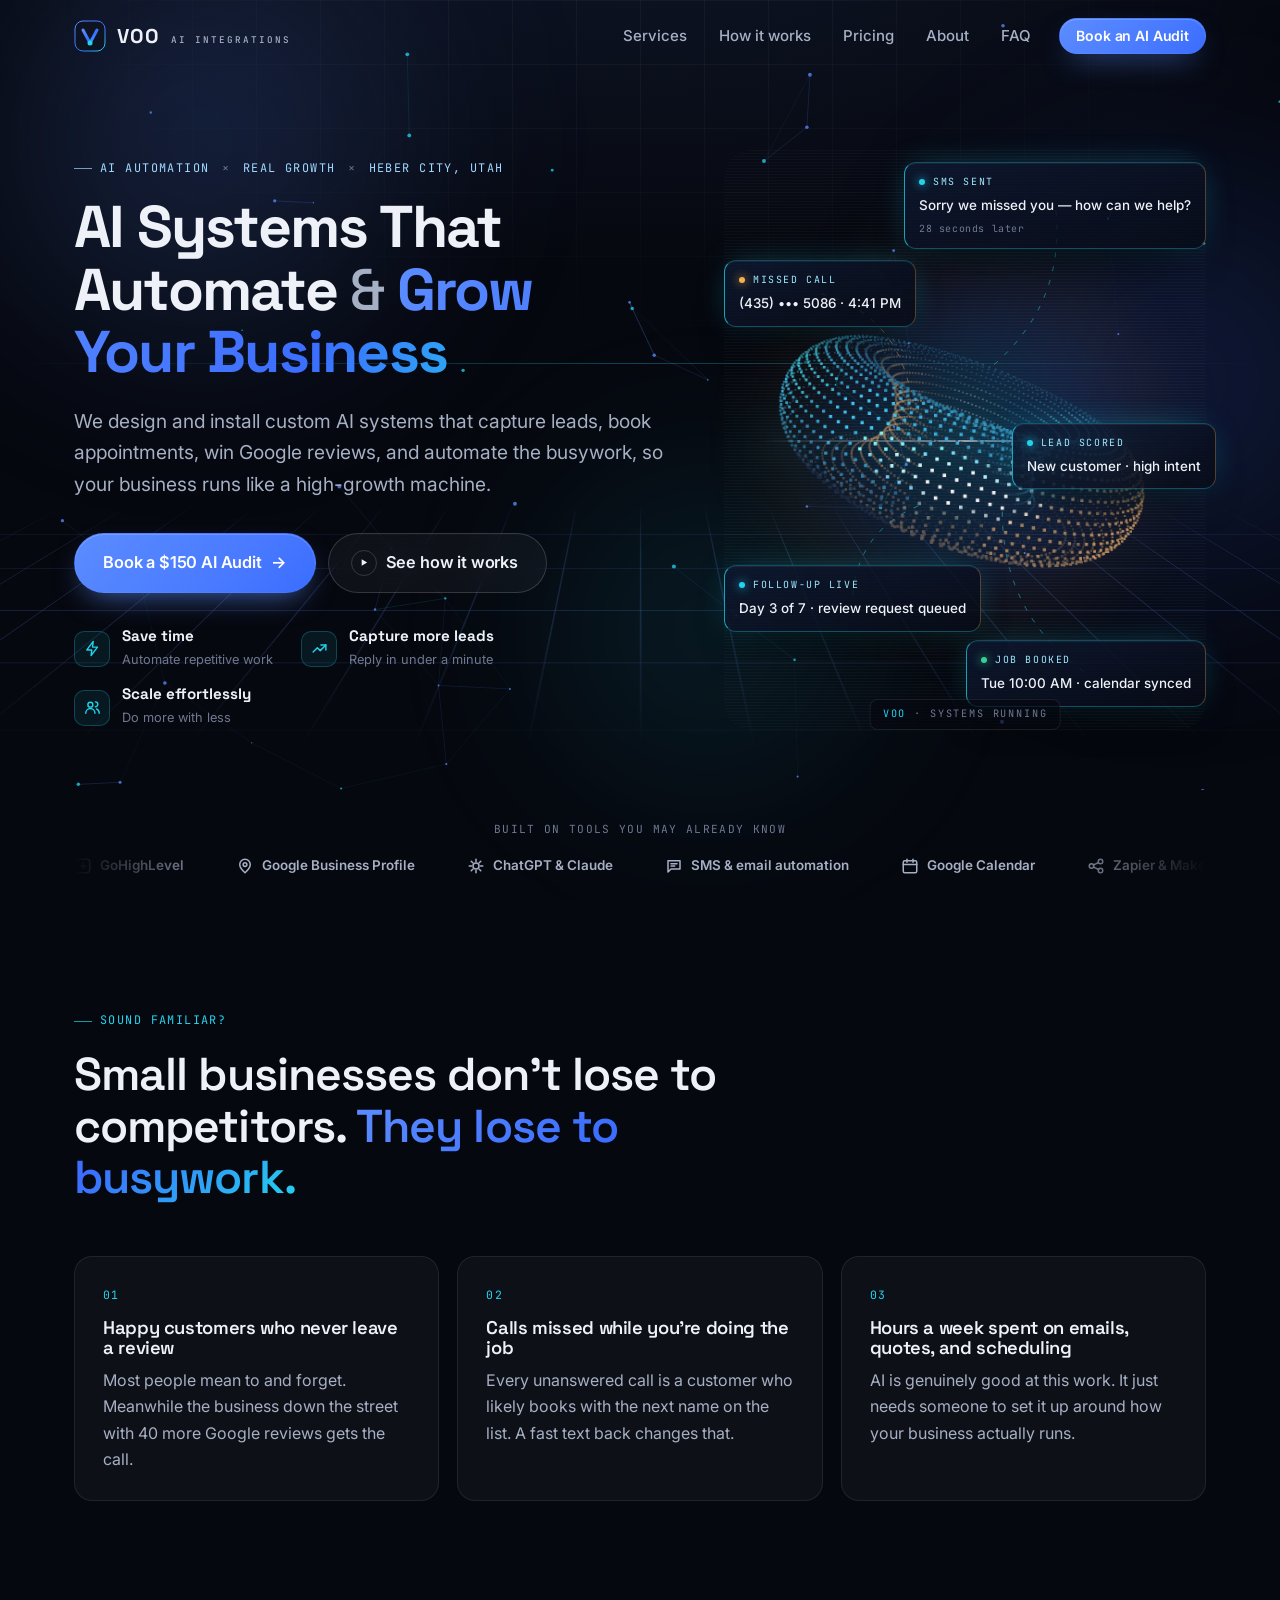
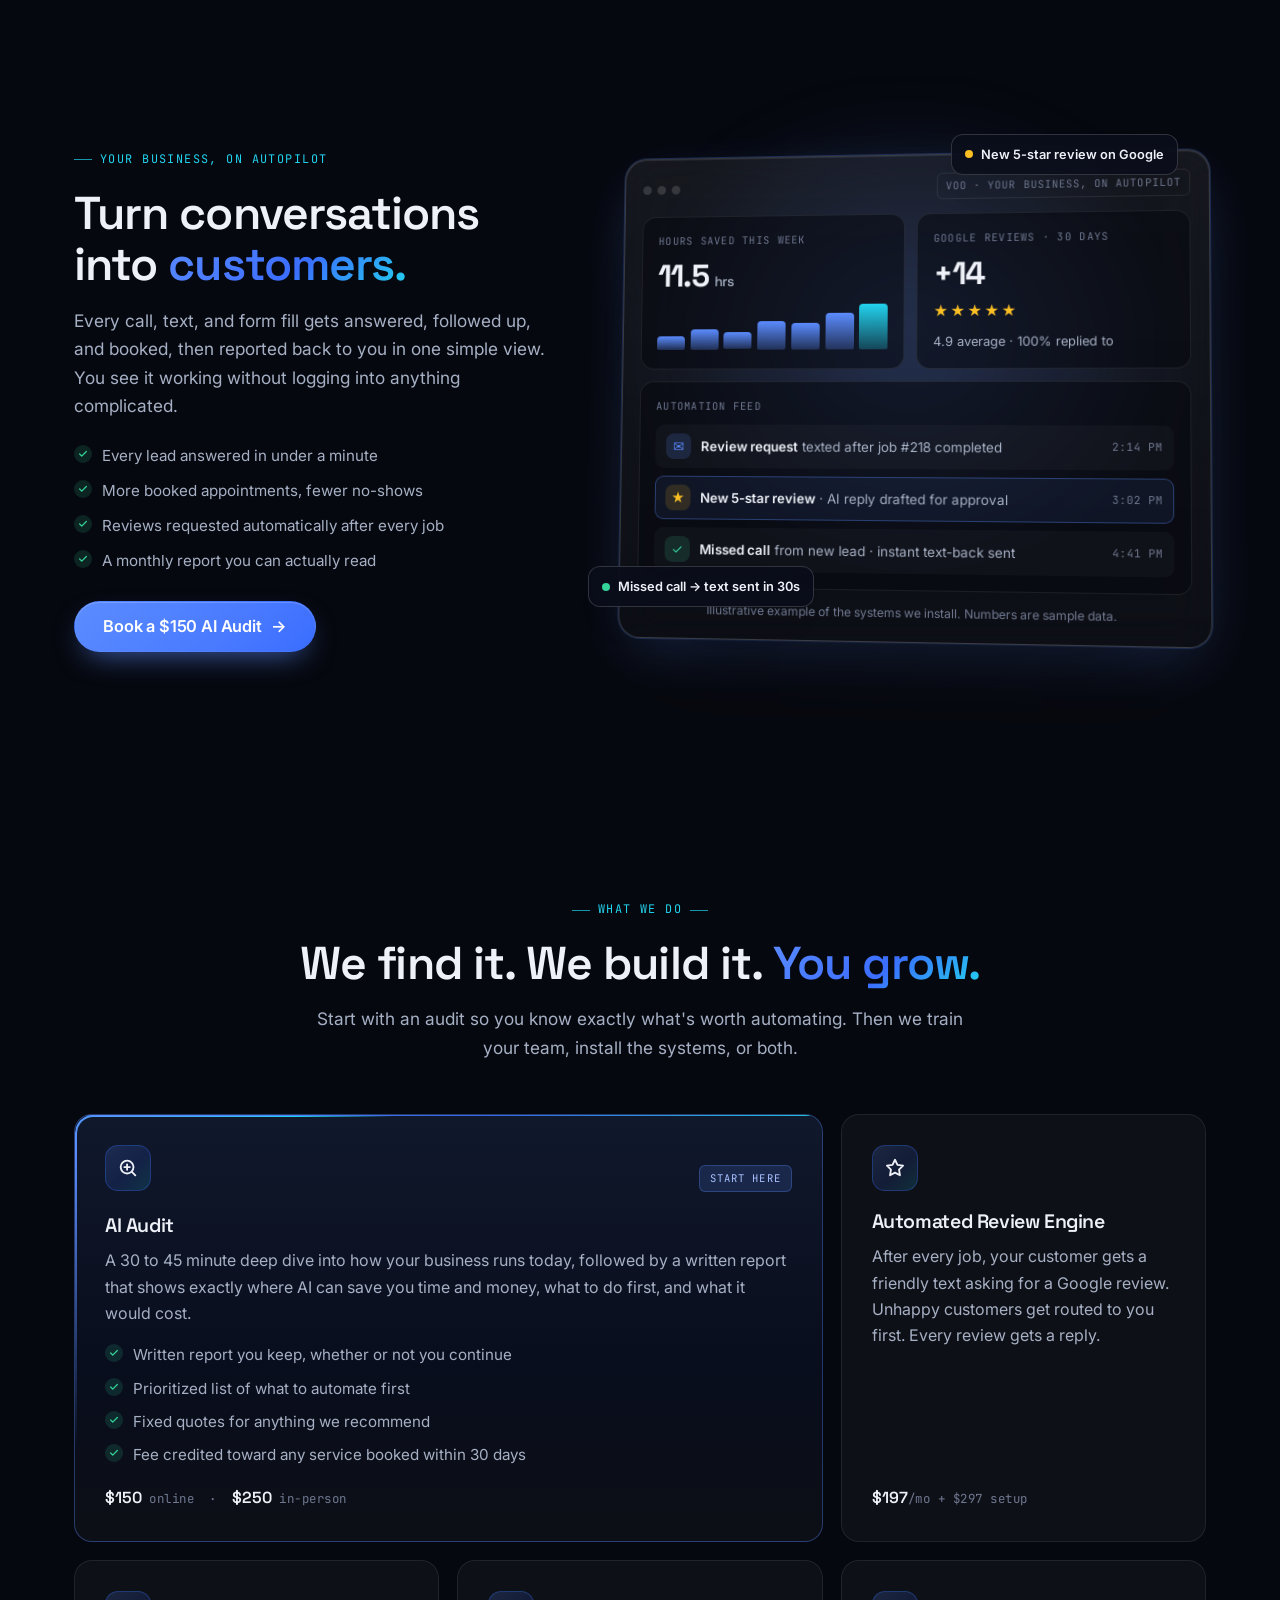
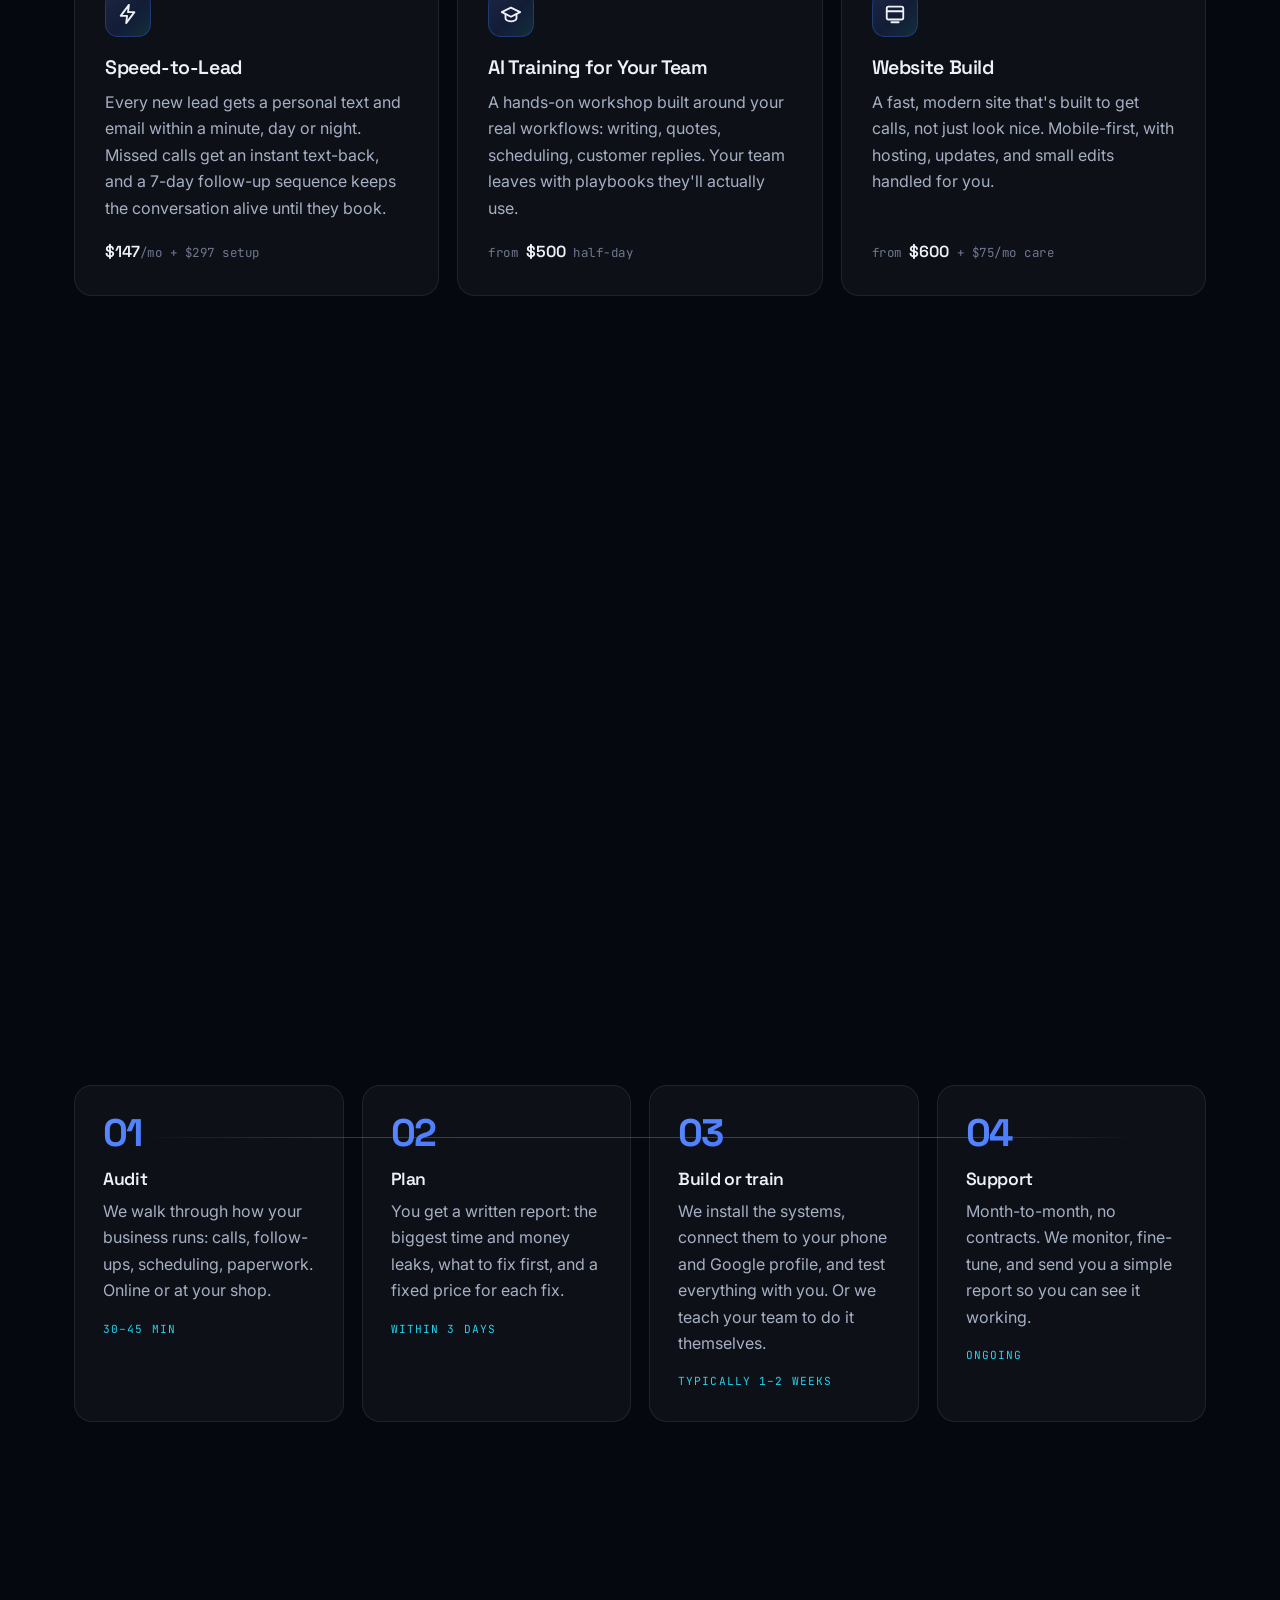
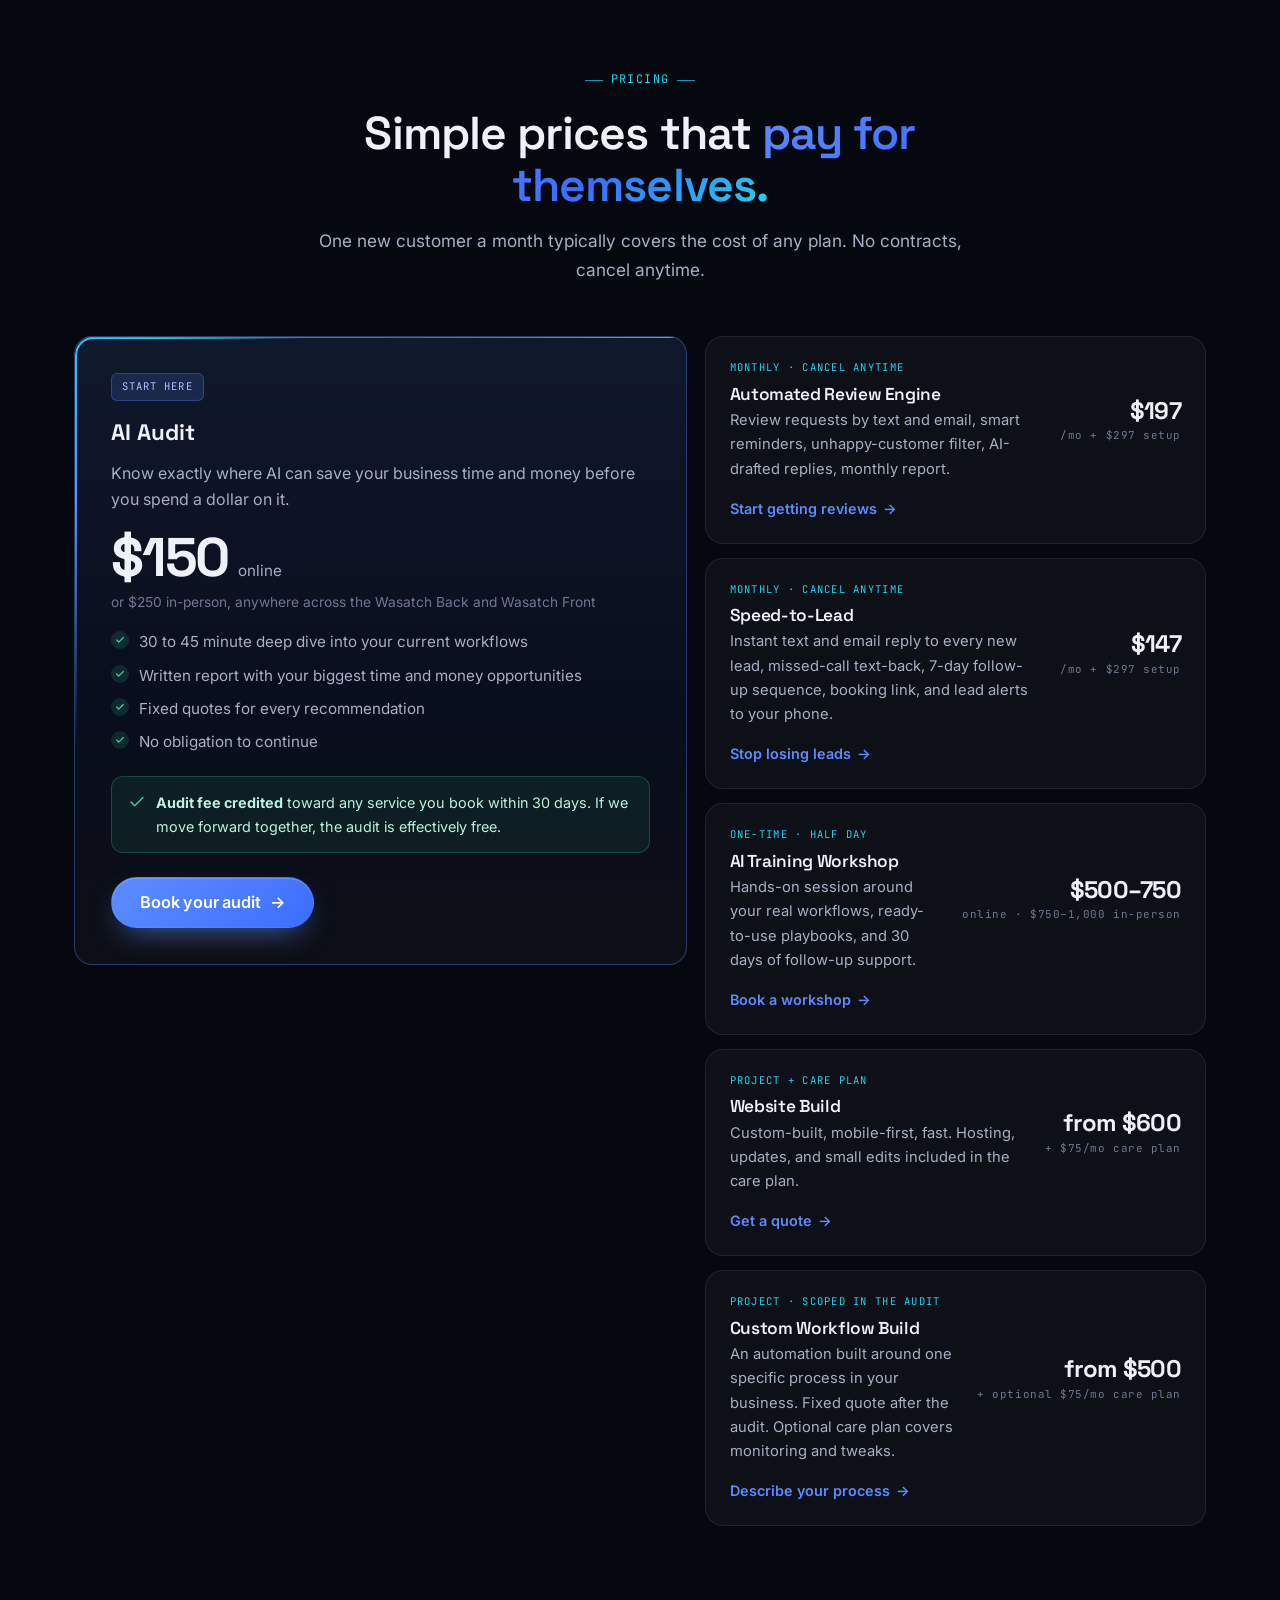
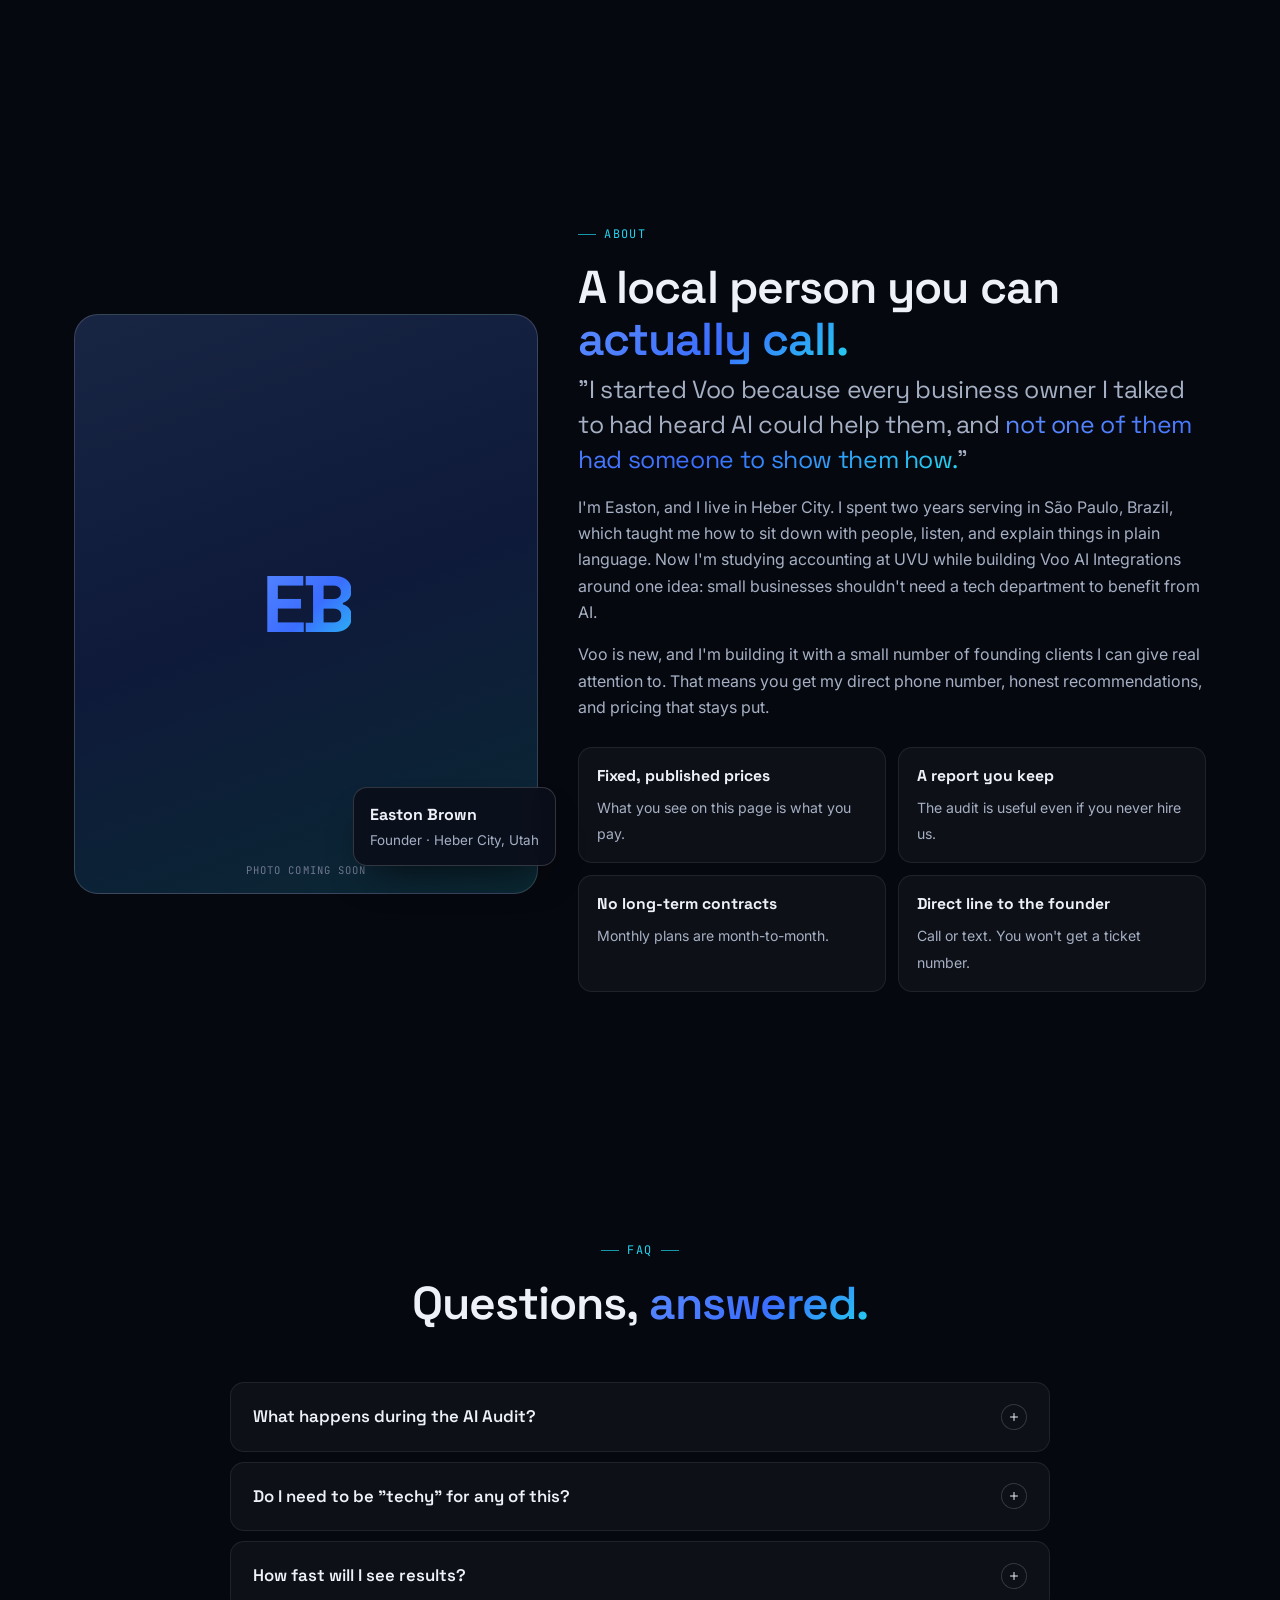
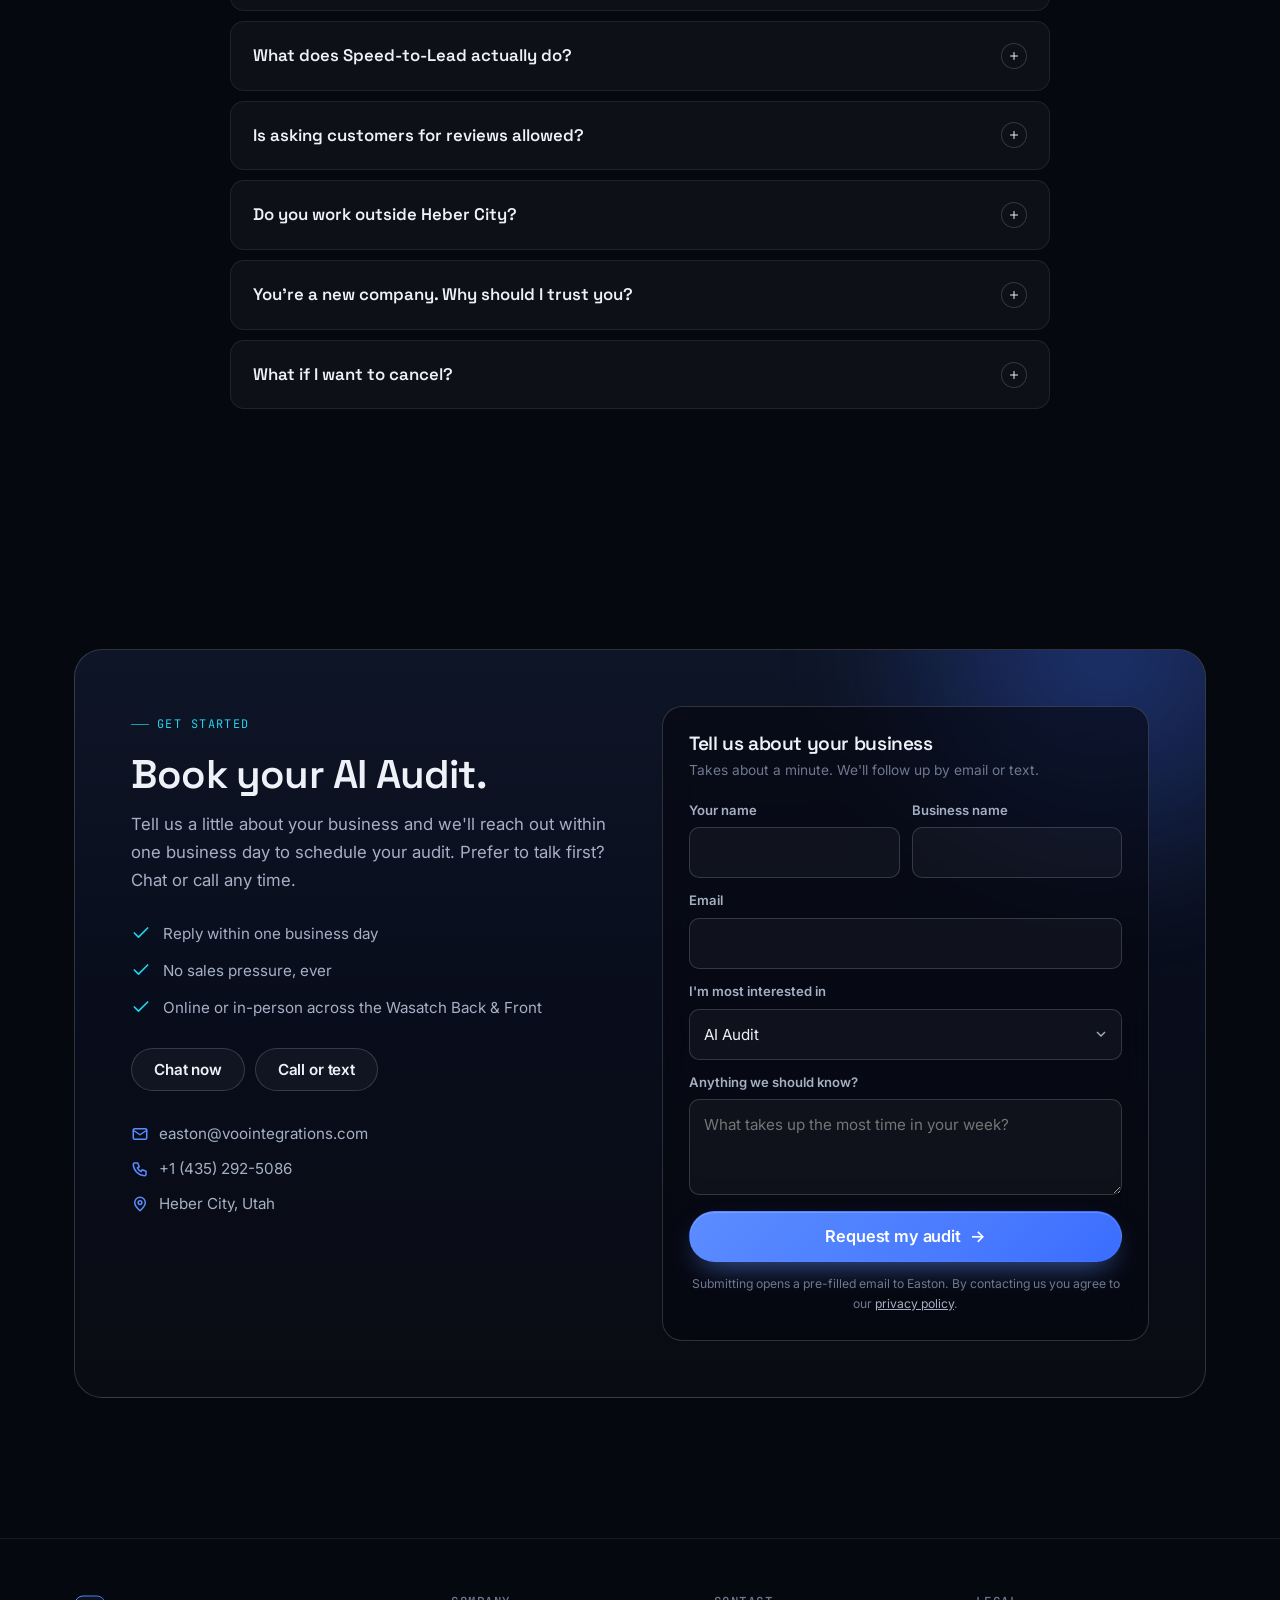
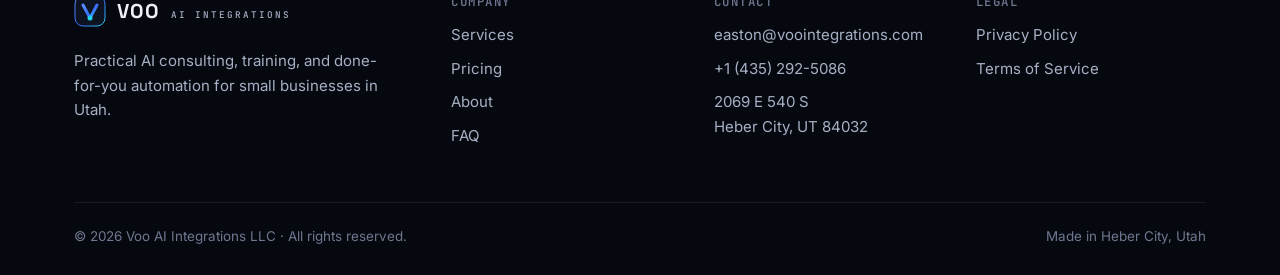
==== commit f3add82a: "Cinematic hero: torus nucleus, holographic cards, blue/cyan palette - Hero rebuilt around a canvas-r" ====
--- a/index.html
+++ b/index.html
@@ -103,14 +103,14 @@
       <svg class="logo-mark" viewBox="0 0 64 64" aria-hidden="true">
         <defs>
           <linearGradient id="lg" x1="0" y1="0" x2="1" y2="1">
-            <stop offset="0" stop-color="#5b8cff"/><stop offset=".55" stop-color="#8b5cf6"/><stop offset="1" stop-color="#22d3ee"/>
+            <stop offset="0" stop-color="#5b8cff"/><stop offset=".55" stop-color="#3b6dff"/><stop offset="1" stop-color="#22d3ee"/>
           </linearGradient>
         </defs>
         <rect x="2" y="2" width="60" height="60" rx="16" fill="#0e1322" stroke="url(#lg)" stroke-width="2"/>
         <path d="M18 20 32 46 46 20" fill="none" stroke="url(#lg)" stroke-width="6" stroke-linecap="round" stroke-linejoin="round"/>
         <circle cx="32" cy="46" r="5" fill="#22d3ee"/>
       </svg>
-      <span>Voo <span class="dim">AI Integrations</span></span>
+      <span class="wordmark">VOO<small>AI Integrations</small></span>
     </a>
     <button class="menu-toggle" id="menuToggle" aria-expanded="false" aria-controls="navLinks" aria-label="Open menu"><span></span></button>
     <div class="nav-links" id="navLinks">
@@ -135,52 +135,33 @@
     <div class="glow-line"></div>
   </div>
   <div class="container hero-grid">
-    <div>
-      <div class="pill"><span class="dot"></span><b>Now taking founding clients</b> · Heber City, Utah</div>
-      <h1 id="hero-title">Put AI to work in your business. <span class="grad">We handle the setup.</span></h1>
-      <p class="lede">Voo AI Integrations helps Utah small businesses use AI the practical way: an honest audit of where you're losing time, hands-on training for your team, and done-for-you systems that answer leads in seconds and win Google reviews while you focus on the work.</p>
+    <div class="hero-copy">
+      <div class="eyebrow hero-eyebrow"><span>AI automation <span class="x">×</span> Real growth<span class="eb-loc"> <span class="x">×</span> Heber City, Utah</span></span></div>
+      <h1 id="hero-title">AI Systems That <br>Automate <span class="amp">&amp;</span> <span class="grad">Grow <br>Your Business</span></h1>
+      <p class="lede">We design and install custom AI systems that capture leads, book appointments, win Google reviews, and automate the busywork, so your business runs like a high-growth machine.</p>
       <div class="hero-ctas">
         <a href="#contact" class="btn btn-primary btn-lg">Book a $150 AI Audit <span class="arrow">→</span></a>
-        <button type="button" class="btn btn-ghost btn-lg js-open-chat">Chat with Easton</button>
-      </div>
-      <div class="hero-meta">
-        <span><svg viewBox="0 0 24 24" fill="none" stroke="currentColor" stroke-width="2.5" stroke-linecap="round" stroke-linejoin="round" aria-hidden="true"><path d="M20 6 9 17l-5-5"/></svg>Fixed, published prices</span>
-        <span><svg viewBox="0 0 24 24" fill="none" stroke="currentColor" stroke-width="2.5" stroke-linecap="round" stroke-linejoin="round" aria-hidden="true"><path d="M20 6 9 17l-5-5"/></svg>No long-term contracts</span>
-        <span><svg viewBox="0 0 24 24" fill="none" stroke="currentColor" stroke-width="2.5" stroke-linecap="round" stroke-linejoin="round" aria-hidden="true"><path d="M20 6 9 17l-5-5"/></svg>In-person across the Wasatch Back &amp; Front</span>
-      </div>
-    </div>
-
-    <div class="preview-wrap" aria-hidden="true">
-      <div class="chip chip-1"><span class="dot" style="background:#fbbf24"></span>New 5-star review on Google</div>
-      <div class="chip chip-2"><span class="dot" style="background:#34d399"></span>Missed call → text sent in 30s</div>
-      <div class="preview">
-        <div class="preview-bar">
-          <div class="dots"><i></i><i></i><i></i></div>
-          <span class="tag">Voo · your business, on autopilot</span>
-        </div>
-        <div class="preview-grid">
-          <div class="tile">
-            <div class="label">Hours saved this week</div>
-            <div class="big"><span data-count="11.5" data-decimals="1">11.5</span><small>hrs</small></div>
-            <div class="bars"><i></i><i></i><i></i><i></i><i></i><i></i><i></i></div>
-          </div>
-          <div class="tile">
-            <div class="label">Google reviews · 30 days</div>
-            <div class="big">+<span data-count="14">14</span></div>
-            <div class="stars" style="margin-top:10px">★★★★★</div>
-            <p style="font-size:.8rem;color:var(--muted);margin-top:8px">4.9 average · 100% replied to</p>
-          </div>
-          <div class="tile wide">
-            <div class="label">Automation feed</div>
-            <div class="feed">
-              <div class="feed-item"><span class="ic msg">✉</span><span><b>Review request</b> texted after job #218 completed</span><time>2:14 PM</time></div>
-              <div class="feed-item active"><span class="ic star">★</span><span><b>New 5-star review</b> · AI reply drafted for approval</span><time>3:02 PM</time></div>
-              <div class="feed-item"><span class="ic ok">✓</span><span><b>Missed call</b> from new lead · instant text-back sent</span><time>4:41 PM</time></div>
-            </div>
-          </div>
-        </div>
-        <p class="preview-note">Illustrative example of the systems we install. Numbers are sample data.</p>
-      </div>
+        <a href="#how" class="btn btn-ghost btn-lg"><span class="play" aria-hidden="true"><svg viewBox="0 0 24 24" fill="none" stroke="currentColor" stroke-width="2" stroke-linecap="round" stroke-linejoin="round"><path d="m8 5 12 7-12 7V5Z"/></svg></span>See how it works</a>
+      </div>
+      <div class="benefits">
+        <div class="benefit"><span class="b-ic"><svg viewBox="0 0 24 24" fill="none" stroke="currentColor" stroke-width="2" stroke-linecap="round" stroke-linejoin="round" aria-hidden="true"><path d="M13 2 4 14h7l-1 8 9-12h-7l1-8Z"/></svg></span><div><b>Save time</b><span>Automate repetitive work</span></div></div>
+        <div class="benefit"><span class="b-ic"><svg viewBox="0 0 24 24" fill="none" stroke="currentColor" stroke-width="2" stroke-linecap="round" stroke-linejoin="round" aria-hidden="true"><path d="M3 17l6-6 4 4 8-8"/><path d="M14 7h7v7"/></svg></span><div><b>Capture more leads</b><span>Reply in under a minute</span></div></div>
+        <div class="benefit"><span class="b-ic"><svg viewBox="0 0 24 24" fill="none" stroke="currentColor" stroke-width="2" stroke-linecap="round" stroke-linejoin="round" aria-hidden="true"><circle cx="9" cy="8" r="3.5"/><path d="M2.5 20a6.5 6.5 0 0 1 13 0"/><path d="M16 4a3.5 3.5 0 0 1 0 7M21.5 20a6.5 6.5 0 0 0-4-6"/></svg></span><div><b>Scale effortlessly</b><span>Do more with less</span></div></div>
+      </div>
+    </div>
+
+    <div class="scene" id="scene" aria-hidden="true">
+      <div class="scene-glow"></div>
+      <div class="flare"></div>
+      <canvas id="torus"></canvas>
+      <svg class="filaments" id="filaments"></svg>
+      <div class="holo hn-1" style="--sx:150px;--sy:150px"><div class="holo-inner"><span class="h-label"><i class="dot amber"></i>Missed call</span><span class="h-text">(435) ••• 5086 · 4:41 PM</span></div></div>
+      <div class="holo hn-2" style="--sx:-150px;--sy:150px"><div class="holo-inner"><span class="h-label"><i class="dot"></i>SMS sent</span><span class="h-text">Sorry we missed you — how can we help?</span><span class="h-sub">28 seconds later</span></div></div>
+      <div class="holo hn-3" style="--sx:-170px;--sy:0px"><div class="holo-inner"><span class="h-label"><i class="dot"></i>Lead scored</span><span class="h-text">New customer · high intent</span></div></div>
+      <div class="holo hn-4" style="--sx:-140px;--sy:-150px"><div class="holo-inner"><span class="h-label"><i class="dot green"></i>Job booked</span><span class="h-text">Tue 10:00 AM · calendar synced</span></div></div>
+      <div class="holo hn-5" style="--sx:150px;--sy:-140px"><div class="holo-inner"><span class="h-label"><i class="dot"></i>Follow-up live</span><span class="h-text">Day 3 of 7 · review request queued</span></div></div>
+      <div class="core-tag"><span>Voo</span> · systems running</div>
+      <div class="scanlines"></div>
     </div>
   </div>
 </section>
@@ -234,6 +215,56 @@
         <div class="num">03</div>
         <h3>Hours a week spent on emails, quotes, and scheduling</h3>
         <p>AI is genuinely good at this work. It just needs someone to set it up around how your business actually runs.</p>
+      </div>
+    </div>
+  </div>
+</section>
+
+<!-- ============ PLATFORM / DASHBOARD ============ -->
+<section id="platform" aria-labelledby="platform-title">
+  <div class="container platform-grid">
+    <div class="reveal">
+      <div class="eyebrow">Your business, on autopilot</div>
+      <h2 class="sec-title" id="platform-title">Turn conversations into <span class="grad">customers.</span></h2>
+      <p class="sec-sub">Every call, text, and form fill gets answered, followed up, and booked, then reported back to you in one simple view. You see it working without logging into anything complicated.</p>
+      <ul class="checks platform-checks">
+        <li>Every lead answered in under a minute</li>
+        <li>More booked appointments, fewer no-shows</li>
+        <li>Reviews requested automatically after every job</li>
+        <li>A monthly report you can actually read</li>
+      </ul>
+      <a href="#contact" class="btn btn-primary btn-lg">Book a $150 AI Audit <span class="arrow">→</span></a>
+    </div>
+    <div class="preview-wrap reveal" data-delay="1" aria-hidden="true">
+      <div class="chip chip-1"><span class="dot" style="background:#fbbf24"></span>New 5-star review on Google</div>
+      <div class="chip chip-2"><span class="dot" style="background:#34d399"></span>Missed call → text sent in 30s</div>
+      <div class="preview">
+        <div class="preview-bar">
+          <div class="dots"><i></i><i></i><i></i></div>
+          <span class="tag">Voo · your business, on autopilot</span>
+        </div>
+        <div class="preview-grid">
+          <div class="tile">
+            <div class="label">Hours saved this week</div>
+            <div class="big"><span data-count="11.5" data-decimals="1">11.5</span><small>hrs</small></div>
+            <div class="bars"><i></i><i></i><i></i><i></i><i></i><i></i><i></i></div>
+          </div>
+          <div class="tile">
+            <div class="label">Google reviews · 30 days</div>
+            <div class="big">+<span data-count="14">14</span></div>
+            <div class="stars" style="margin-top:10px">★★★★★</div>
+            <p style="font-size:.8rem;color:var(--muted);margin-top:8px">4.9 average · 100% replied to</p>
+          </div>
+          <div class="tile wide">
+            <div class="label">Automation feed</div>
+            <div class="feed">
+              <div class="feed-item"><span class="ic msg">✉</span><span><b>Review request</b> texted after job #218 completed</span><time>2:14 PM</time></div>
+              <div class="feed-item active"><span class="ic star">★</span><span><b>New 5-star review</b> · AI reply drafted for approval</span><time>3:02 PM</time></div>
+              <div class="feed-item"><span class="ic ok">✓</span><span><b>Missed call</b> from new lead · instant text-back sent</span><time>4:41 PM</time></div>
+            </div>
+          </div>
+        </div>
+        <p class="preview-note">Illustrative example of the systems we install. Numbers are sample data.</p>
       </div>
     </div>
   </div>
@@ -609,7 +640,7 @@
             <path d="M18 20 32 46 46 20" fill="none" stroke="url(#lg)" stroke-width="6" stroke-linecap="round" stroke-linejoin="round"/>
             <circle cx="32" cy="46" r="5" fill="#22d3ee"/>
           </svg>
-          <span>Voo <span class="dim">AI Integrations</span></span>
+          <span class="wordmark">VOO<small>AI Integrations</small></span>
         </a>
         <p>Practical AI consulting, training, and done-for-you automation for small businesses in Utah.</p>
       </div>
--- a/assets/css/site.css
+++ b/assets/css/site.css
@@ -20,12 +20,13 @@
 
   /* Brand */
   --brand: #5b8cff;
-  --brand-2: #8b5cf6;
+  --brand-2: #3b6dff;
   --brand-3: #22d3ee;
   --success: #34d399;
   --warn: #fbbf24;
-  --gradient: linear-gradient(135deg, #5b8cff 0%, #8b5cf6 55%, #22d3ee 100%);
-  --gradient-soft: linear-gradient(135deg, rgba(91,140,255,.18), rgba(139,92,246,.14) 55%, rgba(34,211,238,.16));
+  --amber: #f5b04c;
+  --gradient: linear-gradient(135deg, #5b8cff 0%, #3b6dff 55%, #22d3ee 100%);
+  --gradient-soft: linear-gradient(135deg, rgba(91,140,255,.18), rgba(59,109,255,.14) 55%, rgba(34,211,238,.16));
   --glow: 0 0 0 1px rgba(91,140,255,.25), 0 20px 60px -20px rgba(91,140,255,.45);
 
   /* Type */
@@ -92,7 +93,7 @@
 }
 .aurora { position: absolute; border-radius: 50%; filter: blur(90px); opacity: .55; will-change: transform; }
 .aurora-1 { width: 720px; height: 520px; left: -160px; top: -120px; background: radial-gradient(circle, rgba(91,140,255,.45), transparent 65%); animation: drift-1 26s ease-in-out infinite alternate; }
-.aurora-2 { width: 640px; height: 640px; right: -220px; top: 60px; background: radial-gradient(circle, rgba(139,92,246,.42), transparent 65%); animation: drift-2 32s ease-in-out infinite alternate; }
+.aurora-2 { width: 640px; height: 640px; right: -220px; top: 60px; background: radial-gradient(circle, rgba(59,109,255,.42), transparent 65%); animation: drift-2 32s ease-in-out infinite alternate; }
 .aurora-3 { width: 520px; height: 420px; left: 35%; top: 420px; background: radial-gradient(circle, rgba(34,211,238,.28), transparent 65%); animation: drift-3 38s ease-in-out infinite alternate; }
 @keyframes drift-1 { to { transform: translate3d(120px, 80px, 0) scale(1.08); } }
 @keyframes drift-2 { to { transform: translate3d(-140px, 120px, 0) scale(1.12); } }
@@ -109,7 +110,7 @@
 .btn:active { transform: translateY(1px); }
 .btn-primary {
   color: #fff;
-  background: linear-gradient(135deg, #5b8cff, #7c6bff 60%, #8b5cf6);
+  background: linear-gradient(135deg, #5b8cff, #4a7bff 60%, #3b6dff);
   box-shadow: 0 1px 0 rgba(255,255,255,.18) inset, 0 12px 30px -12px rgba(91,140,255,.75);
 }
 .btn-primary:hover { transform: translateY(-2px); box-shadow: 0 1px 0 rgba(255,255,255,.2) inset, 0 18px 40px -12px rgba(91,140,255,.9); }
@@ -134,6 +135,8 @@
 .logo { display: inline-flex; align-items: center; gap: 11px; font-family: var(--font-display); font-weight: 700; font-size: 1.02rem; letter-spacing: -0.01em; }
 .logo-mark { width: 32px; height: 32px; flex: none; }
 .logo .dim { color: var(--muted); font-weight: 500; }
+.wordmark { display: inline-flex; align-items: baseline; gap: 10px; font-weight: 700; font-size: 1.25rem; letter-spacing: .06em; }
+.wordmark small { font-family: var(--font-mono); font-size: .58rem; letter-spacing: .22em; text-transform: uppercase; color: var(--muted); font-weight: 500; }
 .nav-links { display: flex; align-items: center; gap: 4px; }
 .nav-links a:not(.btn) { padding: 8px 14px; border-radius: 10px; color: var(--muted); font-size: .94rem; font-weight: 500; transition: color .2s, background .2s; }
 .nav-links a:not(.btn):hover { color: var(--text); background: rgba(255,255,255,.05); }
@@ -200,7 +203,7 @@
 /* ---------- Hero ---------- */
 .hero { padding: 150px 0 60px; position: relative; isolation: isolate; }
 main { overflow-x: clip; }
-.hero-grid { display: grid; grid-template-columns: 1.05fr .95fr; gap: 56px; align-items: center; position: relative; z-index: 1; }
+.hero-grid { display: grid; grid-template-columns: 1.12fr .88fr; gap: 36px; align-items: center; position: relative; z-index: 1; }
 .pill {
   display: inline-flex; align-items: center; gap: 10px; padding: 7px 14px 7px 8px;
   border-radius: var(--radius-pill); border: 1px solid var(--line-strong); background: rgba(255,255,255,.04);
@@ -209,8 +212,9 @@
 .pill .dot { width: 8px; height: 8px; border-radius: 50%; background: var(--success); box-shadow: 0 0 0 4px rgba(52,211,153,.18); animation: pulse 2.2s ease-in-out infinite; }
 .pill b { color: var(--text); font-weight: 600; }
 @keyframes pulse { 0%,100% { box-shadow: 0 0 0 4px rgba(52,211,153,.18); } 50% { box-shadow: 0 0 0 7px rgba(52,211,153,.06); } }
-.hero h1 { font-size: clamp(2.5rem, 5.4vw, 4.2rem); letter-spacing: -0.035em; font-weight: 700; }
-.hero h1 .grad { background: linear-gradient(110deg, #5b8cff, #8b5cf6 30%, #22d3ee 50%, #8b5cf6 70%, #5b8cff); background-size: 250% auto; -webkit-background-clip: text; background-clip: text; color: transparent; animation: shimmer 7s linear infinite; }
+.hero h1 { font-size: clamp(2.3rem, 4.6vw, 3.7rem); letter-spacing: -0.03em; font-weight: 700; line-height: 1.06; }
+.hero h1 .amp { color: var(--muted); font-weight: 500; }
+.hero h1 .grad { background: linear-gradient(110deg, #5b8cff, #3b6dff 30%, #22d3ee 50%, #3b6dff 70%, #5b8cff); background-size: 250% auto; -webkit-background-clip: text; background-clip: text; color: transparent; animation: shimmer 7s linear infinite; }
 @keyframes shimmer { to { background-position: -250% center; } }
 .hero .lede { color: var(--muted); font-size: clamp(1.05rem, 1.5vw, 1.2rem); margin-top: 22px; max-width: 54ch; }
 .hero-ctas { display: flex; flex-wrap: wrap; gap: 12px; margin-top: 32px; }
@@ -298,14 +302,14 @@
 .bento { display: grid; grid-template-columns: repeat(6, 1fr); gap: 18px; }
 .bento .card { padding: 30px; display: flex; flex-direction: column; }
 .span-4 { grid-column: span 4; } .span-3 { grid-column: span 3; } .span-2 { grid-column: span 2; } .span-6 { grid-column: span 6; }
-.svc-icon { width: 46px; height: 46px; border-radius: 13px; display: grid; place-items: center; margin-bottom: 20px; background: var(--gradient-soft); border: 1px solid rgba(139,92,246,.3); color: var(--text); }
+.svc-icon { width: 46px; height: 46px; border-radius: 13px; display: grid; place-items: center; margin-bottom: 20px; background: var(--gradient-soft); border: 1px solid rgba(59,109,255,.3); color: var(--text); }
 .svc-icon svg { width: 22px; height: 22px; }
 .card .price-line { margin-top: auto; padding-top: 18px; font-family: var(--font-mono); font-size: .78rem; color: var(--faint); letter-spacing: .04em; }
 .card .price-line b { color: var(--text); font-weight: 600; font-family: var(--font-display); font-size: 1rem; letter-spacing: 0; }
 .card ul.checks { margin-top: 16px; display: grid; gap: 8px; }
 .checks li { display: flex; gap: 10px; align-items: flex-start; color: var(--muted); font-size: .95rem; }
 .checks li::before { content: ""; flex: none; width: 18px; height: 18px; margin-top: 2px; border-radius: 50%; background: rgba(52,211,153,.14) url("data:image/svg+xml,%3Csvg xmlns='http://www.w3.org/2000/svg' viewBox='0 0 24 24' fill='none' stroke='%2334d399' stroke-width='3' stroke-linecap='round' stroke-linejoin='round'%3E%3Cpath d='M20 6 9 17l-5-5'/%3E%3C/svg%3E") center/10px no-repeat; }
-.card.featured { background: linear-gradient(180deg, rgba(91,140,255,.12), rgba(139,92,246,.06) 60%, rgba(255,255,255,.03)); border-color: rgba(91,140,255,.35); }
+.card.featured { background: linear-gradient(180deg, rgba(91,140,255,.12), rgba(59,109,255,.06) 60%, rgba(255,255,255,.03)); border-color: rgba(91,140,255,.35); }
 .card.featured::after { content: ""; position: absolute; inset: 0 0 auto 0; height: 1px; background: var(--gradient); opacity: .9; }
 .tag { display: inline-flex; align-items: center; gap: 6px; padding: 4px 10px; border-radius: 6px; font-family: var(--font-mono); font-size: .66rem; letter-spacing: .1em; text-transform: uppercase; }
 .tag-brand { background: rgba(91,140,255,.16); color: #a9c1ff; border: 1px solid rgba(91,140,255,.3); }
@@ -349,7 +353,7 @@
 .founder-visual { position: relative; }
 .founder-photo {
   aspect-ratio: 4 / 5; border-radius: 24px; overflow: hidden; position: relative;
-  background: linear-gradient(160deg, rgba(91,140,255,.22), rgba(139,92,246,.18) 50%, rgba(34,211,238,.16));
+  background: linear-gradient(160deg, rgba(91,140,255,.22), rgba(59,109,255,.18) 50%, rgba(34,211,238,.16));
   border: 1px solid var(--line-strong);
   display: grid; place-items: center;
 }
@@ -387,10 +391,10 @@
 .contact-shell {
   position: relative; border-radius: 28px; overflow: hidden;
   border: 1px solid var(--line-strong);
-  background: linear-gradient(180deg, rgba(91,140,255,.10), rgba(139,92,246,.05) 50%, rgba(255,255,255,.02));
+  background: linear-gradient(180deg, rgba(91,140,255,.10), rgba(59,109,255,.05) 50%, rgba(255,255,255,.02));
   padding: clamp(28px, 5vw, 56px);
 }
-.contact-shell::before { content: ""; position: absolute; width: 600px; height: 600px; right: -200px; top: -300px; border-radius: 50%; background: radial-gradient(circle, rgba(139,92,246,.35), transparent 65%); filter: blur(40px); pointer-events: none; }
+.contact-shell::before { content: ""; position: absolute; width: 600px; height: 600px; right: -200px; top: -300px; border-radius: 50%; background: radial-gradient(circle, rgba(59,109,255,.35), transparent 65%); filter: blur(40px); pointer-events: none; }
 .contact-grid { position: relative; display: grid; grid-template-columns: 1fr 1fr; gap: 44px; align-items: start; }
 .contact-intro h2 { font-size: clamp(1.8rem, 3.2vw, 2.5rem); }
 .contact-intro > p { color: var(--muted); margin-top: 14px; font-size: 1.05rem; max-width: 46ch; }
@@ -581,3 +585,109 @@
   .marquee-group { flex-wrap: wrap; justify-content: center; padding-right: 0; gap: 14px 30px; }
   .marquee-group + .marquee-group { display: none; }
 }
+
+/* ============================================================
+   Cinematic hero: torus scene + holographic cards
+   ============================================================ */
+.hero-eyebrow { color: #9fd9ff; }
+.hero-eyebrow > span { display: inline; }
+.hero-eyebrow .x { color: var(--faint); margin: 0 4px; }
+.hero-copy .lede { max-width: 50ch; }
+.btn .play { display: inline-grid; place-items: center; width: 26px; height: 26px; border-radius: 50%; border: 1px solid var(--line-strong); margin-left: -6px; }
+.btn .play svg { width: 11px; height: 11px; fill: currentColor; stroke: none; }
+.benefits { display: flex; flex-wrap: wrap; gap: 14px 28px; margin-top: 34px; }
+.benefit { display: flex; align-items: center; gap: 12px; }
+.benefit .b-ic { width: 36px; height: 36px; border-radius: 10px; display: grid; place-items: center; background: rgba(34,211,238,.08); border: 1px solid rgba(34,211,238,.25); color: var(--brand-3); flex: none; }
+.benefit .b-ic svg { width: 17px; height: 17px; }
+.benefit b { display: block; font-family: var(--font-display); font-size: .95rem; line-height: 1.2; }
+.benefit span:not(.b-ic) { color: var(--faint); font-size: .8rem; }
+
+.scene { position: relative; height: 580px; animation: pushin 2.6s cubic-bezier(.2,.7,.2,1) both; }
+@keyframes pushin { from { transform: scale(1.08); opacity: 0; } to { transform: none; opacity: 1; } }
+.scene-glow {
+  position: absolute; left: 50%; top: 50%; width: 460px; height: 460px; transform: translate(-50%, -50%); border-radius: 50%;
+  background: radial-gradient(circle, rgba(34,211,238,.20), rgba(91,140,255,.12) 38%, rgba(245,176,76,.05) 55%, transparent 70%);
+  filter: blur(28px); animation: breathe 7s ease-in-out infinite;
+}
+@keyframes breathe { 0%,100% { opacity: .85; } 50% { opacity: 1.15; } }
+.flare {
+  position: absolute; left: 6%; right: 6%; top: 50%; height: 2px;
+  background: linear-gradient(90deg, transparent, rgba(190,235,255,.85) 45%, rgba(255,255,255,1) 50%, rgba(190,235,255,.85) 55%, transparent);
+  filter: blur(.6px); box-shadow: 0 0 40px 5px rgba(34,211,238,.25); opacity: .55;
+  animation: flare 9s ease-in-out infinite;
+}
+@keyframes flare { 0%,100% { opacity: .35; transform: scaleX(.85); } 50% { opacity: .7; transform: scaleX(1); } }
+#torus { position: absolute; inset: 0; width: 100%; height: 100%; }
+.filaments { position: absolute; inset: 0; width: 100%; height: 100%; overflow: visible; }
+.filaments path { fill: none; stroke: rgba(34,211,238,.5); stroke-width: 1; stroke-dasharray: 5 9; animation: flow 2.2s linear infinite, fil-in 1s ease 1.2s both; }
+.filaments path.amber { stroke: rgba(245,176,76,.45); }
+@keyframes flow { to { stroke-dashoffset: -28; } }
+@keyframes fil-in { from { opacity: 0; } to { opacity: 1; } }
+
+.holo { position: absolute; z-index: 2; opacity: 0; animation: snap 1s cubic-bezier(.2,1.25,.3,1) forwards; }
+.hn-1 { left: 0; top: 19%; animation-delay: .5s; }
+.hn-2 { right: 0; top: 2%; animation-delay: .7s; }
+.hn-3 { right: -2%; top: 47%; animation-delay: .9s; }
+.hn-4 { right: 0; bottom: 4%; animation-delay: 1.1s; }
+.hn-5 { left: 0; bottom: 17%; animation-delay: 1.3s; }
+@keyframes snap { from { opacity: 0; transform: translate(var(--sx, 0), var(--sy, 0)) scale(.6); } to { opacity: 1; transform: none; } }
+.holo-inner {
+  display: flex; flex-direction: column; gap: 4px; padding: 11px 14px; border-radius: 12px;
+  background: linear-gradient(160deg, rgba(14,24,48,.88), rgba(7,11,22,.78));
+  border: 1px solid rgba(34,211,238,.32); border-left-color: rgba(34,211,238,.75); border-right-color: rgba(245,176,76,.3);
+  backdrop-filter: blur(14px); -webkit-backdrop-filter: blur(14px);
+  box-shadow: 0 1px 0 rgba(255,255,255,.06) inset, 0 20px 40px -18px rgba(0,0,0,.9), 0 0 34px -10px rgba(34,211,238,.4);
+  animation: float 7s ease-in-out infinite;
+}
+.hn-2 .holo-inner { animation-delay: -2s; } .hn-3 .holo-inner { animation-delay: -4s; } .hn-4 .holo-inner { animation-delay: -1s; } .hn-5 .holo-inner { animation-delay: -5s; }
+.h-label { font-family: var(--font-mono); font-size: .62rem; letter-spacing: .16em; text-transform: uppercase; color: #9fe9ff; display: flex; align-items: center; gap: 8px; }
+.h-label .dot { width: 6px; height: 6px; border-radius: 50%; background: var(--brand-3); box-shadow: 0 0 10px var(--brand-3); }
+.h-label .dot.amber { background: var(--amber); box-shadow: 0 0 10px var(--amber); }
+.h-label .dot.green { background: var(--success); box-shadow: 0 0 10px var(--success); }
+.h-text { font-size: .84rem; font-weight: 500; color: var(--text); white-space: nowrap; }
+.h-sub { font-family: var(--font-mono); font-size: .62rem; color: var(--faint); letter-spacing: .06em; }
+.core-tag {
+  position: absolute; left: 50%; bottom: 0; transform: translateX(-50%); z-index: 2;
+  font-family: var(--font-mono); font-size: .64rem; letter-spacing: .18em; text-transform: uppercase; color: var(--faint);
+  padding: 6px 12px; border: 1px solid var(--line); border-radius: 8px; background: rgba(6,8,15,.6); white-space: nowrap;
+  opacity: 0; animation: fil-in 1s ease 1.6s both;
+}
+.core-tag span { color: var(--brand-3); }
+.scanlines {
+  position: absolute; inset: 0; z-index: 3; pointer-events: none; border-radius: 28px;
+  background: repeating-linear-gradient(0deg, rgba(255,255,255,.028) 0 1px, transparent 1px 3px);
+  mix-blend-mode: overlay;
+}
+
+/* Platform / dashboard section */
+.platform-grid { display: grid; grid-template-columns: .9fr 1.1fr; gap: 56px; align-items: center; }
+.platform-checks { margin: 22px 0 28px; display: grid; gap: 10px; }
+#platform .preview-wrap { max-width: 620px; }
+
+@media (max-width: 1040px) { .scene { height: 520px; } }
+@media (max-width: 900px) {
+  .hero-grid { gap: 28px; }
+  .scene { height: 440px; margin-top: 8px; }
+  .platform-grid { grid-template-columns: 1fr; gap: 40px; }
+  #platform .preview-wrap { max-width: none; }
+}
+@media (max-width: 600px) {
+  .hero-eyebrow { font-size: .64rem; }
+  .hero h1 br { display: none; }
+  .hero-eyebrow .eb-loc { display: none; }
+  .core-tag { display: none; }
+  .hn-1 { top: 2%; }
+  .hn-2 { top: 19%; }
+  .hn-4 { right: 0; bottom: 2%; }
+  .hn-5 { bottom: 30%; }
+  .benefits { gap: 12px 18px; }
+  .scene { height: 380px; }
+  .hn-3 { display: none; }
+  .h-text { font-size: .76rem; max-width: 190px; white-space: normal; }
+  .holo-inner { padding: 9px 11px; }
+  .flare { left: 0; right: 0; }
+}
+@media (prefers-reduced-motion: reduce) {
+  .scene, .holo, .holo-inner, .flare, .scene-glow, .filaments path, .core-tag { animation: none; opacity: 1; transform: none; }
+  #torus, .scanlines { display: none; }
+}
